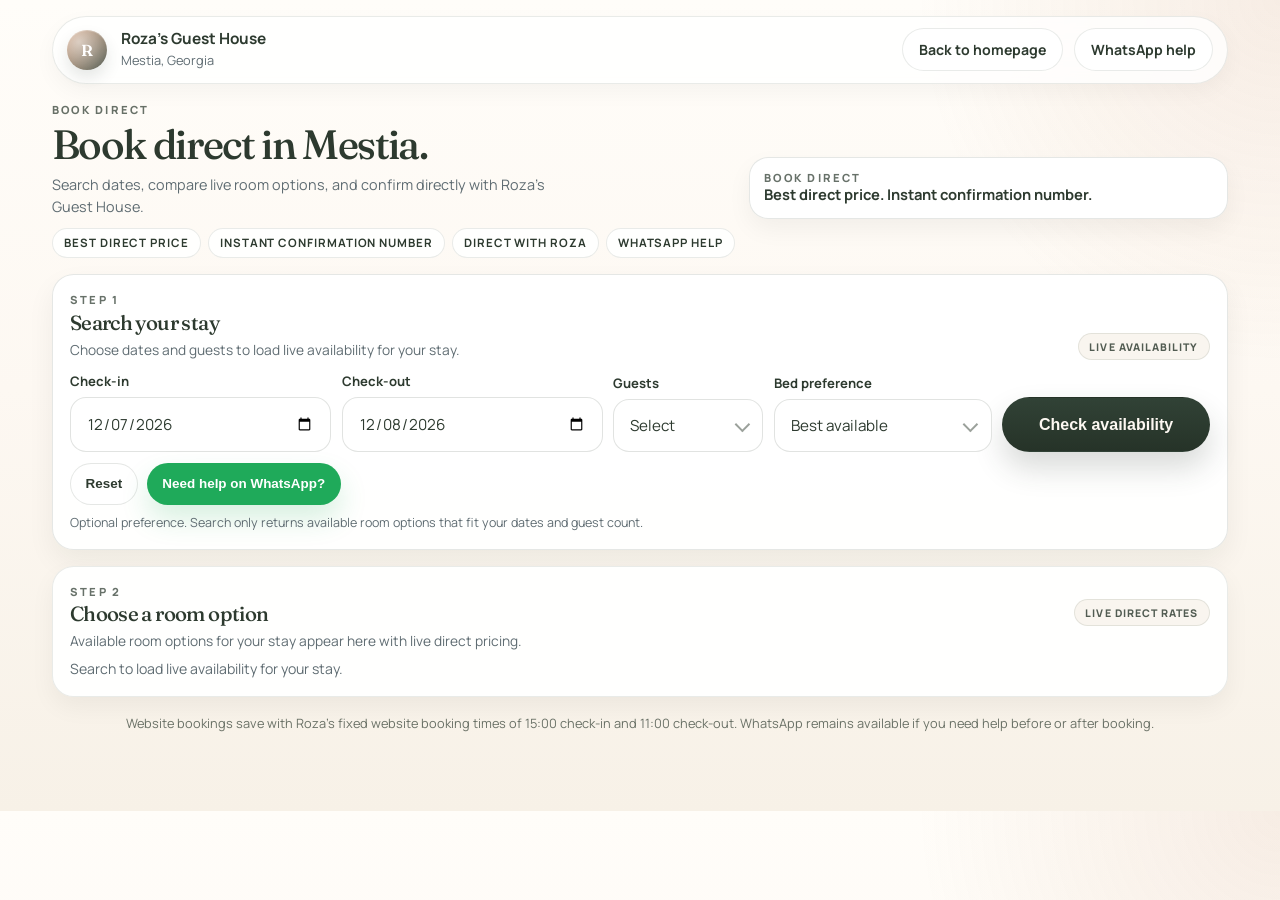
==== book.html @ 552e3920 "Add booking WhatsApp fallback link" ====
<!DOCTYPE html>
<html lang="en-GB">
<head>
  <meta charset="UTF-8" />
  <meta name="viewport" content="width=device-width, initial-scale=1.0, viewport-fit=cover" />
  <title>Book Direct in Mestia, Svaneti | Roza&rsquo;s Guest House</title>
  <meta
    name="description"
    content="Book direct with Roza's Guest House in Mestia. Search live room products, compare direct prices, and receive a confirmation number."
  />
  <meta name="robots" content="index,follow,max-image-preview:large" />
  <meta name="theme-color" content="#2D3A2F" />
  <link rel="canonical" href="https://www.rozaguesthouse.com/book.html" />
  <meta property="og:type" content="website" />
  <meta property="og:locale" content="en_GB" />
  <meta property="og:site_name" content="Roza's Guest House" />
  <meta property="og:title" content="Book Direct | Roza's Guest House" />
  <meta
    property="og:description"
    content="Search live room products and confirm your direct booking with Roza's Guest House."
  />
  <meta property="og:url" content="https://www.rozaguesthouse.com/book.html" />
  <meta property="og:image" content="https://www.rozaguesthouse.com/hero-social.jpg" />
  <meta name="twitter:card" content="summary_large_image" />
  <meta name="twitter:title" content="Book Direct | Roza's Guest House" />
  <meta
    name="twitter:description"
    content="Search live room products and confirm your direct booking with Roza's Guest House."
  />
  <meta name="twitter:image" content="https://www.rozaguesthouse.com/hero-social.jpg" />
  <link rel="preconnect" href="https://fonts.googleapis.com" />
  <link rel="preconnect" href="https://fonts.gstatic.com" crossorigin />
  <link
    href="https://fonts.googleapis.com/css2?family=Fraunces:ital,opsz,wght@0,9..144,400;0,9..144,500;0,9..144,600;1,9..144,400;1,9..144,500&family=Manrope:wght@400;500;600;700;800&display=swap"
    rel="stylesheet"
  />
  <link rel="stylesheet" href="assets/tailwind.css" />
  <style>
    :root {
      --forest: #2D3A2F;
      --forest-deep: #202b22;
      --cream: #FDF8F2;
      --slate: #5F6C72;
      --sun: #BC7A4C;
      --mist: #F5EFE6;
      --line: rgba(45,58,47,0.10);
      --line-strong: rgba(45,58,47,0.16);
      --shadow-soft: 0 16px 36px rgba(18,26,20,0.08);
      --shadow-card: 0 10px 24px rgba(18,26,20,0.06);
    }

    * { box-sizing: border-box; }

    html {
      -webkit-text-size-adjust: 100%;
      text-size-adjust: 100%;
      scroll-behavior: smooth;
    }

    body {
      margin: 0;
      color: #1f2c21;
      font-family: "Manrope", "Segoe UI", sans-serif;
      background:
        radial-gradient(circle at top right, rgba(188,122,76,0.12), transparent 24%),
        linear-gradient(180deg, #fffdf9 0%, #fdf8f2 48%, #f7f1e7 100%);
      -webkit-font-smoothing: antialiased;
    }

    a,
    button,
    input,
    select,
    textarea {
      -webkit-tap-highlight-color: transparent;
    }

      .hidden {
        display: none !important;
      }

      .booking-honeypot {
        position: absolute;
        left: -9999px;
        width: 1px;
        height: 1px;
        overflow: hidden;
        opacity: 0;
        pointer-events: none;
      }

    .page-shell {
      max-width: 76rem;
      margin: 0 auto;
      padding: 0 1.25rem 4rem;
    }

    .page-topbar {
      max-width: 76rem;
      margin: 0 auto;
      padding: 1rem 1.25rem 0;
    }

    .page-topbar-inner {
      display: flex;
      align-items: center;
      justify-content: space-between;
      gap: 1rem;
      border-radius: 999px;
      border: 1px solid var(--line);
      background: rgba(255,255,255,0.78);
      backdrop-filter: blur(10px);
      -webkit-backdrop-filter: blur(10px);
      box-shadow: 0 8px 22px rgba(18,26,20,0.04);
      padding: 0.7rem 0.9rem;
    }

    .brand-link {
      display: inline-flex;
      align-items: center;
      gap: 0.85rem;
      color: var(--forest);
      text-decoration: none;
      min-width: 0;
    }

    .brand-mark {
      width: 2.5rem;
      height: 2.5rem;
      border-radius: 999px;
      background:
        radial-gradient(circle at 30% 30%, rgba(255,255,255,0.65), rgba(255,255,255,0.08)),
        linear-gradient(135deg, rgba(188,122,76,0.92), rgba(45,58,47,0.95));
      color: #fff;
      display: inline-flex;
      align-items: center;
      justify-content: center;
      font-family: "Fraunces", Georgia, serif;
      font-weight: 600;
      font-size: 1rem;
      box-shadow: inset 0 1px 0 rgba(255,255,255,0.25), 0 8px 16px rgba(45,58,47,0.12);
      flex-shrink: 0;
    }

    .brand-copy strong {
      display: block;
      font-size: 0.96rem;
      line-height: 1.2;
    }

    .brand-copy span {
      display: block;
      margin-top: 0.18rem;
      color: var(--slate);
      font-size: 0.8rem;
    }

    .topbar-actions {
      display: flex;
      flex-wrap: wrap;
      gap: 0.65rem;
      justify-content: flex-end;
    }

    .topbar-link,
    .booking-button,
    .booking-button-secondary,
    .booking-button-whatsapp {
      display: inline-flex;
      align-items: center;
      justify-content: center;
      border-radius: 999px;
      font-weight: 700;
      text-decoration: none;
      transition: transform 0.18s ease, box-shadow 0.18s ease, border-color 0.18s ease, background 0.18s ease;
    }

    .topbar-link:hover,
    .booking-button:hover,
    .booking-button-secondary:hover,
    .booking-button-whatsapp:hover {
      transform: translateY(-1px);
    }

    .topbar-link {
      min-height: 2.7rem;
      padding: 0 1rem;
      border: 1px solid var(--line);
      background: rgba(255,255,255,0.92);
      color: var(--forest);
      font-size: 0.88rem;
    }

    .page-intro {
      padding-top: 1.15rem;
    }

    .intro-grid {
      display: grid;
      gap: 0.75rem;
      grid-template-columns: minmax(0, 1fr) minmax(15rem, 0.7fr);
      align-items: end;
    }

    .eyebrow {
      margin: 0;
      color: rgba(45,58,47,0.72);
      font-size: 0.7rem;
      font-weight: 800;
      letter-spacing: 0.2em;
      text-transform: uppercase;
    }

    .page-title {
      margin: 0.35rem 0 0;
      color: var(--forest);
      font-family: "Fraunces", Georgia, serif;
      font-size: clamp(1.95rem, 3.2vw, 2.85rem);
      font-weight: 500;
      line-height: 1.04;
      letter-spacing: -0.04em;
    }

    .page-copy {
      margin: 0.55rem 0 0;
      max-width: 31rem;
      color: var(--slate);
      font-size: 0.9rem;
      line-height: 1.55;
    }

    .mini-value-box {
      border-radius: 1.2rem;
      border: 1px solid rgba(45,58,47,0.12);
      background: rgba(255,255,255,0.96);
      box-shadow: 0 10px 24px rgba(18,26,20,0.05);
      padding: 0.78rem 0.9rem;
    }

    .mini-value-box p {
      margin: 0;
    }

    .mini-value-lead {
      margin-top: 0.24rem;
      color: var(--forest);
      font-size: 0.92rem;
      font-weight: 700;
      line-height: 1.35;
    }

    .value-strip {
      display: flex;
      flex-wrap: wrap;
      gap: 0.42rem;
      margin-top: 0.6rem;
    }

    .value-item {
      display: inline-flex;
      align-items: center;
      border-radius: 999px;
      border: 1px solid rgba(45,58,47,0.1);
      background: rgba(255,255,255,0.9);
      padding: 0.45rem 0.7rem;
    }

    .value-item strong {
      display: inline;
      color: var(--forest);
      font-size: 0.72rem;
      line-height: 1.2;
      letter-spacing: 0.08em;
      text-transform: uppercase;
    }

    .value-item span {
      display: none;
    }

    .booking-shell {
      margin-top: 1rem;
      display: grid;
      gap: 1rem;
    }

    .booking-card {
      border-radius: 1.35rem;
      border: 1px solid var(--line);
      background: rgba(255,255,255,0.94);
      box-shadow: 0 10px 24px rgba(18,26,20,0.05);
      padding: 1.05rem;
    }

    .booking-card-search {
      border-color: rgba(45,58,47,0.12);
      box-shadow: 0 12px 28px rgba(18,26,20,0.06);
    }

    .booking-card-final {
      border-color: rgba(45,58,47,0.14);
      box-shadow: 0 10px 24px rgba(18,26,20,0.05);
    }

    .section-head {
      display: flex;
      align-items: end;
      justify-content: space-between;
      gap: 1rem;
      flex-wrap: wrap;
    }

    .section-title {
      margin: 0.28rem 0 0;
      color: var(--forest);
      font-family: "Fraunces", Georgia, serif;
      font-size: 1.28rem;
      font-weight: 500;
      line-height: 1.12;
      letter-spacing: -0.03em;
    }

    .section-copy {
      margin: 0.32rem 0 0;
      max-width: 34rem;
      color: var(--slate);
      font-size: 0.86rem;
      line-height: 1.5;
    }

    .section-tag {
      display: inline-flex;
      align-items: center;
      border-radius: 999px;
      border: 1px solid var(--line);
      background: rgba(248,244,237,0.86);
      color: rgba(45,58,47,0.82);
      padding: 0.34rem 0.68rem;
      font-size: 0.66rem;
      font-weight: 800;
      letter-spacing: 0.1em;
      text-transform: uppercase;
      white-space: nowrap;
    }

    .search-grid {
      display: grid;
      gap: 0.65rem;
      grid-template-columns: minmax(0, 1.08fr) minmax(0, 1.08fr) minmax(7rem, 0.62fr) minmax(0, 0.9fr) minmax(10.6rem, 0.86fr);
      align-items: end;
      margin-top: 0.75rem;
    }

    .field-group {
      display: grid;
      gap: 0.42rem;
      min-width: 0;
    }

    .field-label {
      color: var(--forest);
      font-size: 0.82rem;
      font-weight: 700;
    }

    .field-input,
    .field-select,
    .field-textarea {
      width: 100%;
      min-width: 0;
      border-radius: 1rem;
      border: 1px solid rgba(45,58,47,0.14);
      background: rgba(255,255,255,0.96);
      color: var(--forest);
      font: inherit;
      padding: 0.95rem 1rem;
      font-size: 0.95rem;
      box-shadow: inset 0 1px 0 rgba(255,255,255,0.78);
      transition: border-color 0.18s ease, box-shadow 0.18s ease;
    }

    .field-input:focus,
    .field-select:focus,
    .field-textarea:focus {
      outline: none;
      border-color: rgba(188,122,76,0.58);
      box-shadow: 0 0 0 3px rgba(188,122,76,0.14);
    }

    .field-select-shell {
      position: relative;
      display: block;
    }

    .field-select-shell::after {
      content: "";
      position: absolute;
      right: 1rem;
      top: 50%;
      width: 0.55rem;
      height: 0.55rem;
      border-right: 2px solid rgba(45,58,47,0.48);
      border-bottom: 2px solid rgba(45,58,47,0.48);
      transform: translateY(-65%) rotate(45deg);
      pointer-events: none;
    }

    .field-select {
      appearance: none;
      -webkit-appearance: none;
      padding-right: 2.7rem;
    }

    .booking-button,
    .booking-button-secondary,
    .booking-button-whatsapp {
      min-height: 3.35rem;
      padding: 0 1.35rem;
      font-size: 0.95rem;
      cursor: pointer;
      border: 1px solid transparent;
    }

    .booking-button {
      background: linear-gradient(180deg, #314236 0%, #263328 100%);
      color: var(--cream);
      box-shadow: 0 18px 34px rgba(45,58,47,0.18);
    }

    .booking-card-search .booking-button {
      min-height: 3.45rem;
      font-size: 1rem;
      padding: 0 1.55rem;
      box-shadow: 0 16px 30px rgba(45,58,47,0.18);
    }

    .booking-button-secondary {
      background: rgba(255,255,255,0.95);
      border-color: rgba(45,58,47,0.12);
      color: var(--forest);
    }

    .booking-button-whatsapp {
      background: #1FAA5A;
      color: #fff;
      box-shadow: 0 14px 28px rgba(31,170,90,0.18);
    }

    .booking-button:disabled,
    .booking-button-secondary:disabled,
    .booking-button-whatsapp:disabled {
      cursor: not-allowed;
      opacity: 0.62;
      box-shadow: none;
      transform: none;
    }

    .search-actions {
      display: flex;
      flex-wrap: wrap;
      gap: 0.55rem;
      align-items: center;
      margin-top: 0.65rem;
    }

    .search-actions .booking-button-secondary,
    .search-actions .booking-button-whatsapp,
    .search-actions .topbar-link {
      min-height: 2.65rem;
      font-size: 0.84rem;
      padding: 0 0.92rem;
    }

    .search-actions .helper-copy {
      order: 3;
      flex-basis: 100%;
    }

    .helper-copy {
      color: var(--slate);
      font-size: 0.78rem;
      line-height: 1.45;
      flex: 1 1 18rem;
    }

    .summary-strip {
      display: flex;
      flex-wrap: wrap;
      gap: 0.45rem;
      margin-top: 0.75rem;
      padding-top: 0.75rem;
      border-top: 1px solid var(--line);
    }

    .summary-item {
      min-width: 0;
      flex: 1 1 9rem;
      border-radius: 0.9rem;
      border: 1px solid rgba(45,58,47,0.08);
      background: rgba(250,247,241,0.72);
      padding: 0.58rem 0.68rem;
    }

    .summary-item-strong {
      flex-basis: 11rem;
      background:
        linear-gradient(180deg, rgba(253,248,242,0.98), rgba(255,255,255,0.98)),
        radial-gradient(circle at top right, rgba(188,122,76,0.1), transparent 42%);
      border-color: rgba(45,58,47,0.12);
    }

    .summary-key {
      display: block;
      color: rgba(45,58,47,0.62);
      font-size: 0.58rem;
      font-weight: 800;
      letter-spacing: 0.14em;
      text-transform: uppercase;
    }

    .summary-value {
      display: block;
      margin-top: 0.22rem;
      color: var(--forest);
      font-size: 0.85rem;
      font-weight: 700;
      line-height: 1.32;
      word-break: break-word;
    }

    .notice {
      margin-top: 1rem;
      border-radius: 1rem;
      border: 1px solid transparent;
      padding: 0.92rem 1rem;
      font-size: 0.92rem;
      line-height: 1.7;
    }

    .notice strong {
      display: block;
      margin-bottom: 0.15rem;
    }

    .notice.info {
      border-color: rgba(98,112,105,0.16);
      background: rgba(247,242,232,0.95);
      color: #5d5b4e;
    }

    .notice.success {
      border-color: rgba(53,119,74,0.2);
      background: rgba(233,245,235,0.95);
      color: #255236;
    }

    .notice.error {
      border-color: rgba(161,78,52,0.2);
      background: rgba(252,241,236,0.95);
      color: #8f4b2f;
    }

    .post-booking-feedback {
      margin-top: 1rem;
      border-radius: 1.1rem;
      border: 1px solid rgba(45,58,47,0.12);
      background:
        linear-gradient(180deg, rgba(255,255,255,0.98), rgba(253,248,242,0.98)),
        radial-gradient(circle at top right, rgba(111,141,121,0.12), transparent 42%);
      padding: 1rem;
      box-shadow: 0 6px 18px rgba(18,26,20,0.045);
    }

    .post-booking-feedback h3 {
      margin: 0;
      color: var(--forest);
      font-family: Georgia, serif;
      font-size: 1.15rem;
      line-height: 1.2;
    }

    .post-booking-feedback p {
      margin: 0.35rem 0 0;
      color: var(--slate);
      line-height: 1.55;
    }

    .feedback-question {
      margin-top: 0.9rem;
      display: grid;
      gap: 0.45rem;
    }

    .feedback-question legend {
      color: var(--forest);
      font-size: 0.92rem;
      font-weight: 800;
    }

    .feedback-helper {
      color: var(--slate);
      font-size: 0.82rem;
    }

    .feedback-scale {
      display: flex;
      flex-wrap: wrap;
      gap: 0.35rem;
    }

    .feedback-scale label {
      display: inline-flex;
      align-items: center;
      justify-content: center;
      width: 2.1rem;
      height: 2.1rem;
      border: 1px solid rgba(45,58,47,0.14);
      border-radius: 999px;
      background: rgba(255,255,255,0.92);
      color: var(--forest);
      font-weight: 800;
      cursor: pointer;
    }

    .feedback-scale input {
      position: absolute;
      opacity: 0;
      pointer-events: none;
    }

    .feedback-scale label:has(input:checked) {
      background: var(--forest);
      color: #fff;
      border-color: var(--forest);
    }

    .results-meta {
      margin: 0.4rem 0 0;
      color: var(--slate);
      font-size: 0.88rem;
      line-height: 1.52;
    }

    .results-grid {
      display: grid;
      gap: 0.65rem;
      margin-top: 0.85rem;
    }

    .product-card {
      border-radius: 1rem;
      border: 1px solid rgba(45,58,47,0.1);
      background: rgba(255,255,255,0.99);
      padding: 0.75rem;
      box-shadow: 0 3px 10px rgba(18,26,20,0.035);
      transition: border-color 0.2s ease, box-shadow 0.2s ease, transform 0.2s ease;
    }

    .product-card.is-selected {
      border-color: rgba(45,58,47,0.32);
      box-shadow: 0 0 0 3px rgba(45,58,47,0.05), 0 8px 18px rgba(18,26,20,0.05);
      transform: translateY(-1px);
    }

    .product-card.is-unavailable {
      border-color: rgba(161,78,52,0.16);
      background: rgba(255,251,248,0.96);
    }

    .product-layout {
      display: grid;
      gap: 0.7rem;
      grid-template-columns: minmax(4.8rem, 5.8rem) minmax(0, 1fr) minmax(10.8rem, 12.4rem);
      align-items: stretch;
    }

    .product-image {
      overflow: hidden;
      border-radius: 1.1rem;
      background: rgba(245,239,230,0.82);
      min-height: 6.35rem;
      border: 1px solid rgba(45,58,47,0.08);
      aspect-ratio: 4 / 5;
    }

    .product-media {
      display: flex;
      flex-direction: column;
      gap: 0.5rem;
      align-self: start;
    }

    .product-image-button {
      display: block;
      width: 100%;
      padding: 0;
      cursor: pointer;
      text-align: left;
      transition: transform 0.2s ease, box-shadow 0.2s ease, border-color 0.2s ease;
    }

    .product-image-button:hover,
    .product-image-button:focus-visible {
      transform: translateY(-1px);
      box-shadow: 0 10px 20px rgba(18,26,20,0.08);
      border-color: rgba(45,58,47,0.16);
      outline: none;
    }

    .product-image img {
      width: 100%;
      height: 100%;
      object-fit: cover;
      display: block;
    }

    .product-gallery-link {
      display: inline-flex;
      align-items: center;
      justify-content: center;
      gap: 0.32rem;
      align-self: stretch;
      border: 1px solid rgba(45,58,47,0.13);
      border-radius: 0.72rem;
      background: rgba(253,248,242,0.72);
      color: rgba(45,58,47,0.78);
      padding: 0.36rem 0.52rem;
      font-size: 0.72rem;
      font-weight: 700;
      line-height: 1.3;
      cursor: pointer;
      transition: color 0.2s ease, border-color 0.2s ease, background-color 0.2s ease, transform 0.2s ease;
    }

    .product-gallery-link:hover,
    .product-gallery-link:focus-visible {
      color: var(--forest);
      border-color: rgba(45,58,47,0.24);
      background: rgba(255,255,255,0.92);
      transform: translateX(1px);
      outline: none;
    }

    .product-gallery-link svg {
      width: 0.9rem;
      height: 0.9rem;
      flex-shrink: 0;
    }

    .product-image-fallback {
      width: 100%;
      height: 100%;
      min-height: 6.35rem;
      display: flex;
      align-items: flex-end;
      justify-content: flex-start;
      padding: 0.7rem;
      background:
        linear-gradient(145deg, rgba(245,239,230,0.96), rgba(253,248,242,0.92)),
        radial-gradient(circle at top right, rgba(188,122,76,0.1), transparent 44%);
      color: rgba(45,58,47,0.84);
      font-size: 0.64rem;
      font-weight: 800;
      letter-spacing: 0.14em;
      text-transform: uppercase;
    }

    .product-header {
      display: flex;
      flex-wrap: wrap;
      gap: 0.35rem;
      align-items: center;
    }

    .product-main {
      border-radius: 1rem;
      border: 1px solid rgba(45,58,47,0.08);
      background: rgba(250,247,241,0.78);
      padding: 0.8rem 0.9rem 0.85rem;
      display: flex;
      flex-direction: column;
      justify-content: center;
      min-width: 0;
    }

    .product-chip {
      display: inline-flex;
      align-items: center;
      border-radius: 999px;
      border: 1px solid rgba(45,58,47,0.12);
      background: rgba(245,251,246,0.96);
      color: rgba(45,91,54,0.92);
      padding: 0.38rem 0.7rem;
      font-size: 0.68rem;
      font-weight: 800;
      letter-spacing: 0.12em;
      text-transform: uppercase;
    }

    .product-chip.limited {
      border-color: rgba(188,122,76,0.22);
      background: rgba(251,247,238,0.96);
      color: rgba(101,83,58,0.92);
    }

    .product-chip.last {
      border-color: rgba(188,122,76,0.28);
      background: rgba(255,244,237,0.96);
      color: rgba(143,75,47,0.96);
    }

    .product-chip.unavailable {
      border-color: rgba(161,78,52,0.22);
      background: rgba(252,241,236,0.96);
      color: rgba(143,75,47,0.96);
    }

    .product-title {
      margin: 0.32rem 0 0;
      color: var(--forest);
      font-size: 1.12rem;
      font-weight: 700;
      line-height: 1.16;
    }

    .product-copy {
      margin: 0.16rem 0 0;
      color: var(--slate);
      font-size: 0.76rem;
      line-height: 1.38;
      max-width: 24rem;
    }

    .product-facts {
      display: flex;
      flex-wrap: wrap;
      gap: 0.35rem 0.9rem;
      margin-top: 0.45rem;
    }

    .product-fact {
      min-width: 0;
    }

    .product-fact small {
      display: block;
      color: rgba(45,58,47,0.62);
      font-size: 0.53rem;
      font-weight: 800;
      letter-spacing: 0.13em;
      text-transform: uppercase;
    }

    .product-fact strong {
      display: block;
      margin-top: 0.08rem;
      color: var(--forest);
      font-size: 0.82rem;
      line-height: 1.28;
    }

    .product-highlights {
      display: flex;
      flex-wrap: wrap;
      gap: 0.35rem;
      margin-top: 0.65rem;
    }

    .product-highlight {
      display: inline-flex;
      align-items: center;
      border-radius: 999px;
      border: 1px solid var(--line);
      background: rgba(253,248,242,0.92);
      color: rgba(45,58,47,0.84);
      padding: 0.34rem 0.65rem;
      font-size: 0.68rem;
      font-weight: 800;
      letter-spacing: 0.08em;
      text-transform: uppercase;
    }

    .product-side {
      display: flex;
      flex-direction: column;
      align-items: stretch;
      justify-content: space-between;
      gap: 0.45rem;
      text-align: left;
    }

    .product-price-panel {
      padding: 0.05rem 0;
    }

    .product-price-label {
      display: block;
      color: rgba(45,58,47,0.66);
      font-size: 0.52rem;
      font-weight: 800;
      letter-spacing: 0.14em;
      text-transform: uppercase;
    }

    .product-price-note {
      margin: 0.12rem 0 0;
      color: var(--slate);
      font-size: 0.66rem;
      line-height: 1.3;
    }

    .product-price {
      color: var(--forest);
      font-family: "Fraunces", Georgia, serif;
      font-size: 2.28rem;
      font-weight: 600;
      line-height: 1;
      letter-spacing: -0.04em;
    }

    .product-reference-price {
      margin-top: 0.1rem;
      color: rgba(45,58,47,0.62);
      font-size: 0.72rem;
      font-weight: 700;
      text-decoration: line-through;
    }

    .product-saving-label {
      display: inline-flex;
      width: fit-content;
      margin-top: 0.22rem;
      border-radius: 999px;
      background: rgba(31,170,90,0.1);
      color: #167847;
      font-size: 0.68rem;
      font-weight: 800;
      line-height: 1.2;
      padding: 0.26rem 0.48rem;
    }

    .product-price-support {
      margin-top: 0.08rem;
      color: var(--slate);
      font-size: 0.68rem;
      line-height: 1.32;
    }

    .product-side p {
      margin: 0.22rem 0 0;
      color: var(--slate);
      font-size: 0.8rem;
      line-height: 1.55;
    }

    .room-gallery {
      position: fixed;
      inset: 0;
      z-index: 80;
      display: flex;
      align-items: center;
      justify-content: center;
      padding: 1.2rem;
      opacity: 0;
      pointer-events: none;
      transition: opacity 0.22s ease;
    }

    .room-gallery.open {
      opacity: 1;
      pointer-events: auto;
    }

    .room-gallery-backdrop {
      position: absolute;
      inset: 0;
      background: rgba(18,26,20,0.66);
      backdrop-filter: blur(10px);
    }

    .room-gallery-panel {
      position: relative;
      width: min(76rem, 100%);
      max-height: calc(100vh - 2.4rem);
      overflow: hidden;
      border-radius: 1.6rem;
      border: 1px solid rgba(45,58,47,0.12);
      background: rgba(255,252,247,0.98);
      box-shadow: 0 28px 60px rgba(18,26,20,0.22);
      display: flex;
      flex-direction: column;
    }

    .room-gallery-header {
      display: flex;
      align-items: flex-start;
      justify-content: space-between;
      gap: 1rem;
      padding: 1rem 1rem 0.75rem;
      border-bottom: 1px solid rgba(45,58,47,0.08);
    }

    .room-gallery-header p {
      margin: 0;
      color: rgba(45,58,47,0.72);
      font-size: 0.74rem;
      font-weight: 800;
      letter-spacing: 0.12em;
      text-transform: uppercase;
    }

    .room-gallery-header h3 {
      margin: 0.28rem 0 0;
      color: var(--forest);
      font-size: 1.35rem;
      line-height: 1.2;
    }

    .room-gallery-close,
    .room-gallery-nav button {
      border: 1px solid rgba(45,58,47,0.1);
      background: rgba(255,255,255,0.9);
      color: var(--forest);
      border-radius: 999px;
      cursor: pointer;
      transition: background 0.2s ease, border-color 0.2s ease, transform 0.2s ease;
    }

    .room-gallery-close {
      width: 2.6rem;
      height: 2.6rem;
      display: inline-flex;
      align-items: center;
      justify-content: center;
      flex-shrink: 0;
    }

    .room-gallery-body {
      padding: 0.9rem 1rem 1rem;
      overflow: auto;
      display: flex;
      flex-direction: column;
      gap: 0.9rem;
    }

    .room-gallery-main {
      position: relative;
      overflow: hidden;
      border-radius: 1.35rem;
      background: rgba(245,239,230,0.9);
      min-height: 20rem;
    }

    .room-gallery-main img {
      width: 100%;
      max-height: 68vh;
      object-fit: contain;
      display: block;
      margin: 0 auto;
      background: rgba(245,239,230,0.9);
    }

    .room-gallery-nav {
      position: absolute;
      inset: auto 0 0;
      display: flex;
      justify-content: space-between;
      padding: 0.8rem;
    }

    .room-gallery-nav button {
      width: 2.6rem;
      height: 2.6rem;
      display: inline-flex;
      align-items: center;
      justify-content: center;
    }

    .room-gallery-thumbs {
      display: grid;
      gap: 0.55rem;
      grid-template-columns: repeat(auto-fit, minmax(5.2rem, 1fr));
    }

    .room-gallery-thumb {
      border: 1px solid rgba(45,58,47,0.08);
      border-radius: 0.95rem;
      overflow: hidden;
      background: rgba(255,255,255,0.88);
      padding: 0;
      cursor: pointer;
      transition: border-color 0.2s ease, box-shadow 0.2s ease, transform 0.2s ease;
    }

    .room-gallery-thumb img {
      width: 100%;
      aspect-ratio: 1 / 1;
      object-fit: cover;
      display: block;
    }

    .room-gallery-thumb.is-active {
      border-color: rgba(45,58,47,0.28);
      box-shadow: 0 0 0 3px rgba(45,58,47,0.06);
    }

    .product-select-button {
      width: 100%;
      min-height: 2.9rem;
      font-size: 0.92rem;
      font-weight: 800;
    }

    .product-select-button.booking-button {
      box-shadow: 0 14px 24px rgba(45,58,47,0.16);
    }

    .selected-summary {
      margin-top: 0.8rem;
      border-radius: 1rem;
      border: 1px solid rgba(45,58,47,0.1);
      background: rgba(250,247,241,0.82);
      padding: 0.86rem 0.9rem;
    }

    .selected-summary strong {
      display: block;
      color: var(--forest);
      font-size: 1rem;
      line-height: 1.45;
    }

    .selected-summary p {
      margin: 0.28rem 0 0;
      color: var(--slate);
      font-size: 0.82rem;
      line-height: 1.5;
    }

    .selected-summary-label {
      display: inline-flex;
      align-items: center;
      border-radius: 999px;
      border: 1px solid rgba(45,58,47,0.1);
      background: rgba(255,255,255,0.86);
      color: rgba(45,58,47,0.78);
      padding: 0.28rem 0.58rem;
      font-size: 0.6rem;
      font-weight: 800;
      letter-spacing: 0.12em;
      text-transform: uppercase;
    }

    .selected-summary-facts {
      display: grid;
      gap: 0.42rem;
      grid-template-columns: repeat(3, minmax(0, 1fr));
      margin-top: 0.62rem;
    }

    .selected-summary-fact {
      border-radius: 0.85rem;
      border: 1px solid rgba(45,58,47,0.08);
      background: rgba(255,255,255,0.78);
      padding: 0.58rem 0.64rem;
    }

    .selected-summary-fact small {
      display: block;
      color: rgba(45,58,47,0.62);
      font-size: 0.56rem;
      font-weight: 800;
      letter-spacing: 0.13em;
      text-transform: uppercase;
    }

    .selected-summary-fact strong {
      margin-top: 0.18rem;
      font-size: 0.86rem;
    }

    .guest-grid {
      display: grid;
      gap: 0.9rem;
      grid-template-columns: repeat(2, minmax(0, 1fr));
      margin-top: 1rem;
    }

    .field-textarea {
      min-height: 7.4rem;
      resize: vertical;
    }

    .booking-note {
      margin-top: 0.72rem;
      color: var(--slate);
      font-size: 0.78rem;
      line-height: 1.48;
    }

    .page-footnote {
      margin-top: 1rem;
      color: rgba(45,58,47,0.7);
      font-size: 0.8rem;
      line-height: 1.65;
      text-align: center;
    }

    @media (max-width: 1139px) {
      .intro-grid,
      .search-grid,
      .summary-strip,
      .guest-grid,
      .selected-summary-facts {
        grid-template-columns: 1fr;
      }

      .search-grid .booking-button {
        width: 100%;
      }

      .summary-item,
      .summary-item-strong {
        flex-basis: 100%;
      }
    }

    @media (max-width: 899px) {
      .product-layout {
        grid-template-columns: 1fr;
      }

      .product-image {
        min-height: 7rem;
      }

      .product-main {
        padding: 0.78rem 0.82rem;
      }
    }

    @media (max-width: 767px) {
      .page-topbar,
      .page-shell {
        padding-left: 1rem;
        padding-right: 1rem;
      }

      .page-topbar-inner {
        border-radius: 1.2rem;
        padding: 0.8rem;
        flex-direction: column;
        align-items: stretch;
      }

      .topbar-actions {
        justify-content: stretch;
      }

      .topbar-link,
      .booking-button,
      .booking-button-secondary,
      .booking-button-whatsapp {
        width: 100%;
      }

      .booking-card {
        padding: 1rem;
        border-radius: 1.4rem;
      }

      .product-image {
        min-height: 7.25rem;
      }

      .room-gallery {
        padding: 0.7rem;
      }

      .room-gallery-panel {
        max-height: calc(100vh - 1.4rem);
      }

      .room-gallery-header,
      .room-gallery-body {
        padding-left: 0.8rem;
        padding-right: 0.8rem;
      }

      .room-gallery-main {
        min-height: 14rem;
      }
    }
  </style>
</head>
<body>
  <header class="page-topbar">
    <div class="page-topbar-inner">
      <a href="index.html" class="brand-link">
        <span class="brand-mark">R</span>
        <span class="brand-copy">
          <strong>Roza's Guest House</strong>
          <span>Mestia, Georgia</span>
        </span>
      </a>

      <div class="topbar-actions">
        <a href="index.html" class="topbar-link">Back to homepage</a>
        <a id="top-whatsapp" href="https://wa.me/995599641455?text=Hi%20Roza!%20I%20have%20a%20question%20about%20booking." class="topbar-link">WhatsApp help</a>
      </div>
    </div>
  </header>

  <main class="page-shell">
    <section class="page-intro">
      <div class="intro-grid">
        <div>
          <p class="eyebrow">Book direct</p>
          <h1 class="page-title">Book direct in Mestia.</h1>
          <p class="page-copy">Search dates, compare live room options, and confirm directly with Roza's Guest House.</p>
        </div>

        <div class="mini-value-box">
          <p class="eyebrow">Book direct</p>
          <p class="mini-value-lead">Best direct price. Instant confirmation number.</p>
        </div>
      </div>

      <div class="value-strip">
        <div class="value-item">
          <strong>Best direct price</strong>
          <span>Live PMS-backed pricing for the stay you search.</span>
        </div>
        <div class="value-item">
          <strong>Instant confirmation number</strong>
          <span>If the room is still valid, a confirmation number is created directly in Roza's PMS.</span>
        </div>
        <div class="value-item">
          <strong>Direct with Roza</strong>
          <span>Choose from guest-friendly room options with internal room codes hidden.</span>
        </div>
        <div class="value-item">
          <strong>WhatsApp help</strong>
          <span>Direct help stays available as a fallback if you need it.</span>
        </div>
      </div>
    </section>

    <form id="availability-form" class="booking-shell">
      <input id="room_type" name="room_type" type="hidden" />
      <input id="sellable_product_id" name="sellable_product_id" type="hidden" />
      <input id="website_url" name="website_url" type="text" tabindex="-1" autocomplete="off" aria-hidden="true" class="booking-honeypot" />
      <input id="client_session_id" name="client_session_id" type="hidden" />
      <input id="form_started_at" name="form_started_at" type="hidden" />

      <section class="booking-card booking-card-search">
        <div class="section-head">
          <div>
            <p class="eyebrow">Step 1</p>
            <h2 class="section-title">Search your stay</h2>
            <p class="section-copy">Choose dates and guests to load live availability for your stay.</p>
          </div>
          <span class="section-tag">Live availability</span>
        </div>

        <div class="search-grid">
          <label class="field-group">
            <span class="field-label">Check-in</span>
            <input id="check_in" name="check_in" type="date" class="field-input" required />
          </label>

          <label class="field-group">
            <span class="field-label">Check-out</span>
            <input id="check_out" name="check_out" type="date" class="field-input" required />
          </label>

          <label class="field-group">
            <span class="field-label">Guests</span>
            <span class="field-select-shell">
              <select id="guests" name="guests" class="field-select" required>
                <option value="">Select</option>
                <option>1</option>
                <option>2</option>
                <option>3</option>
                <option>4</option>
              </select>
            </span>
          </label>

          <label class="field-group">
            <span class="field-label">Bed preference</span>
            <span class="field-select-shell">
              <select id="bed_setup" name="bed_setup" class="field-select"></select>
            </span>
          </label>

          <button id="availability-check" type="button" class="booking-button">Check availability</button>
        </div>

        <div class="search-actions">
          <button id="reset-search" type="button" class="booking-button-secondary">Reset</button>
          <button id="whatsapp-submit" type="button" class="booking-button-whatsapp">Need help on WhatsApp?</button>
          <span id="bed-setup-helper" class="helper-copy">Optional preference. Search only returns available room options that fit your dates and guest count.</span>
        </div>

        <div id="availability-result" class="notice hidden" aria-live="polite"></div>
      </section>

      <section class="booking-card">
        <div id="availability-products-intro" aria-live="polite">
          <div class="section-head">
            <div>
              <p class="eyebrow">Step 2</p>
              <h2 class="section-title">Choose a room option</h2>
            </div>
            <span class="section-tag">Live direct rates</span>
          </div>
          <p class="section-copy">Available room options for your stay appear here with live direct pricing.</p>
          <p id="availability-results-meta" class="results-meta">Search to load live availability for your stay.</p>
        </div>

        <div id="availability-products" class="results-grid hidden" aria-live="polite"></div>
      </section>

      <section id="website-booking-step" class="booking-card booking-card-final hidden">
        <div class="section-head">
          <div>
            <p class="eyebrow">Step 3</p>
            <h2 class="section-title">Complete booking</h2>
            <p class="section-copy">Review your room and enter the final guest details to confirm.</p>
          </div>
          <span class="section-tag">Final step</span>
        </div>

        <div id="selected-product-summary" class="selected-summary">
          <span class="selected-summary-label">Selected room</span>
          <strong>No room selected yet</strong>
          <p>Select a room option above to unlock the final confirmation fields.</p>
        </div>

        <div class="guest-grid">
          <label class="field-group">
            <span class="field-label">Full name</span>
            <input id="guest_name" name="guest_name" type="text" autocomplete="name" class="field-input" placeholder="Your full name" />
          </label>

          <label class="field-group">
            <span class="field-label">Phone number</span>
            <input id="guest_phone" name="guest_phone" type="tel" inputmode="tel" autocomplete="tel" class="field-input" placeholder="+995..." />
          </label>

          <label class="field-group">
            <span class="field-label">Country</span>
            <input id="guest_country" name="guest_country" type="text" autocomplete="country-name" class="field-input" placeholder="Country" />
          </label>

          <label class="field-group">
            <span class="field-label">Email for confirmation</span>
            <input id="guest_email" name="guest_email" type="email" inputmode="email" autocomplete="email" class="field-input" placeholder="name@example.com" />
          </label>
        </div>

        <label class="field-group" style="margin-top:1rem;">
          <span class="field-label">Notes <span style="font-weight:500;color:var(--slate);">(optional)</span></span>
          <textarea id="guest_notes" name="guest_notes" class="field-textarea" placeholder="Arrival timing, transfer note, or anything helpful for the family to know"></textarea>
        </label>

        <div class="booking-note">Your room is rechecked before confirmation. Your direct booking is confirmed with a confirmation number. Payment is arranged directly with Roza's Guest House before or during your stay, and our family team is available on WhatsApp if you need help.</div>

        <div class="search-actions">
          <button id="website-submit" type="button" class="booking-button" disabled>Complete direct booking</button>
          <button id="guest-whatsapp" type="button" class="booking-button-whatsapp">Switch to WhatsApp</button>
          <a id="email-link" class="topbar-link" href="mailto:rozashukvani@gmail.com?subject=Availability%20request%20for%20Roza%27s%20Guest%20House">Prefer email?</a>
        </div>

        <div id="form-feedback" class="notice hidden" role="status" aria-live="polite"></div>

        <div id="post-booking-feedback" class="post-booking-feedback hidden" aria-live="polite">
          <h3>Before you head to the mountains…</h3>
          <p>Roza would love to know how the direct booking felt.</p>

          <fieldset class="feedback-question">
            <legend>How easy was the website to use?</legend>
            <div class="feedback-scale" id="website-feedback-scale"></div>
            <span class="feedback-helper">1 = mountain fog, 10 = clear Svaneti sky</span>
          </fieldset>

          <fieldset class="feedback-question">
            <legend>How easy was it to book your room?</legend>
            <div class="feedback-scale" id="booking-process-feedback-scale"></div>
            <span class="feedback-helper">1 = rocky road, 10 = smooth ride to Mestia</span>
          </fieldset>

          <label class="field-group" style="margin-top:0.9rem;">
            <span class="field-label">Anything we could make easier?</span>
            <textarea id="booking-feedback-note" class="field-textarea" maxlength="1000" placeholder="Tell Roza what confused you, what you liked, or what would make booking even easier."></textarea>
          </label>

          <div class="search-actions">
            <button id="booking-feedback-submit" type="button" class="booking-button-secondary">Send Roza my feedback</button>
          </div>
          <div id="booking-feedback-message" class="notice hidden" role="status" aria-live="polite"></div>
        </div>
      </section>
    </form>

    <div id="room-gallery" class="room-gallery" aria-hidden="true" role="dialog" aria-modal="true" aria-labelledby="room-gallery-title">
      <div class="room-gallery-backdrop" data-room-gallery-close></div>
      <div class="room-gallery-panel">
        <div class="room-gallery-header">
          <div>
            <p>Room gallery</p>
            <h3 id="room-gallery-title">Room photos</h3>
          </div>
          <button id="room-gallery-close" type="button" class="room-gallery-close" aria-label="Close room gallery">
            <svg width="18" height="18" viewBox="0 0 16 16" fill="none" stroke="currentColor" stroke-width="1.6" stroke-linecap="round">
              <path d="M3.5 3.5L12.5 12.5M12.5 3.5L3.5 12.5" />
            </svg>
          </button>
        </div>
        <div class="room-gallery-body">
          <div class="room-gallery-main">
            <img id="room-gallery-image" src="" alt="" decoding="async" />
            <div class="room-gallery-nav">
              <button id="room-gallery-prev" type="button" aria-label="Previous room image">
                <svg width="18" height="18" viewBox="0 0 16 16" fill="none" stroke="currentColor" stroke-width="1.6" stroke-linecap="round" stroke-linejoin="round">
                  <path d="M9.5 3.5L5 8l4.5 4.5" />
                </svg>
              </button>
              <button id="room-gallery-next" type="button" aria-label="Next room image">
                <svg width="18" height="18" viewBox="0 0 16 16" fill="none" stroke="currentColor" stroke-width="1.6" stroke-linecap="round" stroke-linejoin="round">
                  <path d="M6.5 3.5L11 8l-4.5 4.5" />
                </svg>
              </button>
            </div>
          </div>
          <div id="room-gallery-thumbs" class="room-gallery-thumbs"></div>
        </div>
      </div>
    </div>

    <p class="page-footnote">Website bookings save with Roza's fixed website booking times of 15:00 check-in and 11:00 check-out. WhatsApp remains available if you need help before or after booking.</p>
  </main>

  <script>
    const CONTACT = {
      phone: "+995599641455",
      whatsappNumber: "+995599641455",
      email: "rozashukvani@gmail.com"
    };

    const BACKEND_URL = "https://script.google.com/macros/s/AKfycbyzPfNZSno0tPd0dDtxN-PbWtej1iOw6CI_Ee47cpYFr0odIFuSA2sABX4DzepbeQqgXw/exec";
    // Before public launch, confirm this Apps Script Web App URL is the active deployed /exec URL.
    const DEPLOYMENT_ENV = "production";
    const EXPECTED_BACKEND_URL = BACKEND_URL;
    const BACKEND_URL_CHECK_NOTE = "Roza booking backend deployment guard";
    const PUBLIC_MAX_STAY_NIGHTS = 30;
    const PUBLIC_MAX_LOOKAHEAD_DAYS = 365;

    const BED_PREFERENCE_DEFINITIONS = [
      { value: "Best available", label: "Best available" },
      { value: "Double", label: "Double" },
      { value: "Twin", label: "Twin" },
      { value: "Triple", label: "Triple / Family" }
    ];

    const form = document.getElementById("availability-form");
    const checkIn = document.getElementById("check_in");
    const checkOut = document.getElementById("check_out");
    const guests = document.getElementById("guests");
    const bedSetup = document.getElementById("bed_setup");
    const bedSetupHelper = document.getElementById("bed-setup-helper");
    const roomType = document.getElementById("room_type");
    const sellableProductField = document.getElementById("sellable_product_id");
    const websiteUrlField = document.getElementById("website_url");
    const clientSessionIdField = document.getElementById("client_session_id");
    const formStartedAtField = document.getElementById("form_started_at");
    const availabilityCheck = document.getElementById("availability-check");
    const availabilityResult = document.getElementById("availability-result");
    const availabilityProductsIntro = document.getElementById("availability-products-intro");
    const availabilityProducts = document.getElementById("availability-products");
    const availabilityResultsMeta = document.getElementById("availability-results-meta");
    const resetSearch = document.getElementById("reset-search");
    const whatsappSubmit = document.getElementById("whatsapp-submit");
    const websiteBookingStep = document.getElementById("website-booking-step");
    const selectedProductSummary = document.getElementById("selected-product-summary");
    const websiteSubmit = document.getElementById("website-submit");
    const guestWhatsapp = document.getElementById("guest-whatsapp");
    const guestName = document.getElementById("guest_name");
    const guestPhone = document.getElementById("guest_phone");
    const guestCountry = document.getElementById("guest_country");
    const guestEmail = document.getElementById("guest_email");
    const guestNotes = document.getElementById("guest_notes");
    const feedback = document.getElementById("form-feedback");
    const postBookingFeedback = document.getElementById("post-booking-feedback");
    const websiteFeedbackScale = document.getElementById("website-feedback-scale");
    const bookingProcessFeedbackScale = document.getElementById("booking-process-feedback-scale");
    const bookingFeedbackNote = document.getElementById("booking-feedback-note");
    const bookingFeedbackSubmit = document.getElementById("booking-feedback-submit");
    const bookingFeedbackMessage = document.getElementById("booking-feedback-message");
    const emailLink = document.getElementById("email-link");
    const roomGallery = document.getElementById("room-gallery");
    const roomGalleryImage = document.getElementById("room-gallery-image");
    const roomGalleryTitle = document.getElementById("room-gallery-title");
    const roomGalleryThumbs = document.getElementById("room-gallery-thumbs");
    const roomGalleryClose = document.getElementById("room-gallery-close");
    const roomGalleryPrev = document.getElementById("room-gallery-prev");
    const roomGalleryNext = document.getElementById("room-gallery-next");
    const roomGalleryBackdrop = document.querySelector("[data-room-gallery-close]");

    const bookingState = {
      availabilityChecked: false,
      availabilityAvailable: false,
      availabilitySignature: "",
      bookingComplete: false,
      lastAvailability: null,
      selectedProductId: "",
      selectedProductLabel: "",
      feedbackBookingId: "",
      feedbackSubmitting: false,
      feedbackSubmitted: false
    };

    let availabilityBusy = false;
    let websiteSubmitBusy = false;
    let availabilityProgressTimers = [];
    let bookingProgressTimers = [];
    let activeGalleryImages = [];
    let activeGalleryIndex = 0;
    const whatsappRequestSaveStates = {};
    const WEBSITE_BOOKING_WHATSAPP_FALLBACK_MESSAGE = "We could not complete the website booking automatically right now. Your room details are ready — please send them to Roza on WhatsApp so she can confirm manually.";

    const PRODUCT_GALLERIES = {
      classic: [
        { src: "Classic/classic double .png", alt: "Classic Room (Shared Bathroom) at Roza's Guest House" },
        { src: "Classic/IMG_9118.PNG", alt: "Shared bathroom shower available to guests of the Classic Room (Shared Bathroom)" },
        { src: "Classic/IMG_9122.PNG", alt: "Shared bathroom vanity available to guests of the Classic Room (Shared Bathroom)" }
      ],
      mountain: [
        { src: "Peack Mountain View/IMG_9124.PNG", alt: "Peak Mountain View Room at Roza's Guest House" },
        { src: "Peack Mountain View/IMG_9127.PNG", alt: "Additional bedroom view in the Peak Mountain View Room" },
        { src: "Peack Mountain View/IMG_9157.PNG", alt: "Additional bedroom view in the Peak Mountain View Room" },
        { src: "Peack Mountain View/peak triple .png", alt: "Alternative bed setup in the Peak Mountain View Room" },
        { src: "Peack Mountain View/IMG_1512.jpg", alt: "Additional room view in the Peak Mountain View Room" },
        { src: "Peack Mountain View/IMG_9118.PNG", alt: "Representative ensuite bathroom shower for the Peak Mountain View Room" },
        { src: "Peack Mountain View/IMG_9122.PNG", alt: "Vanity detail for the Peak Mountain View Room bathroom" }
      ],
      balcony: [
        { src: "Peack Mountain View with Balcony/peak double 2.png", alt: "Peak Mountain View Room with Balcony at Roza's Guest House" },
        { src: "Peack Mountain View with Balcony/peak twin .png", alt: "Twin-bed view in the Peak Mountain View Room with Balcony" },
        { src: "Peack Mountain View with Balcony/Premium Triple .png", alt: "Triple-bed setup in the Peak Mountain View Room with Balcony" },
        { src: "Peack Mountain View with Balcony/Premium triple 2 .png", alt: "Additional triple-room view in the Peak Mountain View Room with Balcony" },
        { src: "Peack Mountain View with Balcony/IMG_9118.PNG", alt: "Representative ensuite bathroom shower for the Peak Mountain View Room with Balcony" },
        { src: "Peack Mountain View with Balcony/IMG_9122.PNG", alt: "Vanity detail for the Peak Mountain View Room with Balcony bathroom" }
      ],
      cottage: [
        { src: "cottage refined/IMG_9193.PNG", alt: "Peak Cottage with Mountain View at Roza's Guest House" },
        { src: "cottage refined/IMG_9177.PNG", alt: "Exterior view of the Peak Cottage with Mountain View" },
        { src: "cottage refined/IMG_9179.PNG", alt: "Private deck at the Peak Cottage with Mountain View" },
        { src: "cottage refined/IMG_9190.PNG", alt: "Lounge area with mountain-view windows in the Peak Cottage with Mountain View" },
        { src: "cottage refined/IMG_9181.PNG", alt: "Sleeping area with mountain view in the Peak Cottage with Mountain View" },
        { src: "cottage refined/IMG_9183.PNG", alt: "Twin sleeping loft in the Peak Cottage with Mountain View" },
        { src: "cottage refined/IMG_9189.PNG", alt: "Dining area inside the Peak Cottage with Mountain View" },
        { src: "cottage refined/IMG_9184.PNG", alt: "Kitchen area inside the Peak Cottage with Mountain View" },
        { src: "cottage refined/IMG_9186.PNG", alt: "Kitchen counter detail in the Peak Cottage with Mountain View" },
        { src: "cottage refined/IMG_9185.PNG", alt: "Bathroom with washing machine in the Peak Cottage with Mountain View" },
        { src: "cottage refined/IMG_1560_result.jpeg", alt: "Private bathroom shower in the Peak Cottage with Mountain View" }
      ]
    };

    const IMAGE_DIMENSIONS = {
      "Classic/classic double .png": { width: 1792, height: 2390 },
      "Classic/IMG_9118.PNG": { width: 896, height: 1195 },
      "Classic/IMG_9122.PNG": { width: 896, height: 1195 },
      "Peack Mountain View/IMG_9124.PNG": { width: 896, height: 1195 },
      "Peack Mountain View/IMG_9127.PNG": { width: 896, height: 1195 },
      "Peack Mountain View/IMG_9157.PNG": { width: 896, height: 1195 },
      "Peack Mountain View/peak triple .png": { width: 1792, height: 2390 },
      "Peack Mountain View/IMG_1512.jpg": { width: 3024, height: 4032 },
      "Peack Mountain View/IMG_9118.PNG": { width: 896, height: 1195 },
      "Peack Mountain View/IMG_9122.PNG": { width: 896, height: 1195 },
      "Peack Mountain View with Balcony/peak double 2.png": { width: 1792, height: 2390 },
      "Peack Mountain View with Balcony/peak twin .png": { width: 1792, height: 2390 },
      "Peack Mountain View with Balcony/Premium Triple .png": { width: 1792, height: 2390 },
      "Peack Mountain View with Balcony/Premium triple 2 .png": { width: 1792, height: 2390 },
      "Peack Mountain View with Balcony/IMG_9118.PNG": { width: 896, height: 1195 },
      "Peack Mountain View with Balcony/IMG_9122.PNG": { width: 896, height: 1195 },
      "cottage refined/IMG_9193.PNG": { width: 896, height: 1195 },
      "cottage refined/IMG_9177.PNG": { width: 895, height: 1061 },
      "cottage refined/IMG_9179.PNG": { width: 896, height: 1195 },
      "cottage refined/IMG_9190.PNG": { width: 896, height: 1195 },
      "cottage refined/IMG_9181.PNG": { width: 896, height: 1195 },
      "cottage refined/IMG_9183.PNG": { width: 896, height: 1195 },
      "cottage refined/IMG_9189.PNG": { width: 896, height: 1195 },
      "cottage refined/IMG_9184.PNG": { width: 896, height: 1195 },
      "cottage refined/IMG_9186.PNG": { width: 896, height: 1195 },
      "cottage refined/IMG_9185.PNG": { width: 384, height: 512 },
      "cottage refined/IMG_1560_result.jpeg": { width: 3024, height: 4032 }
    };

    function getOrCreateClientSessionId() {
      try {
        const storageKey = "roza-booking-client-session";
        const existing = window.sessionStorage ? sessionStorage.getItem(storageKey) : "";
        if (existing) return existing;
        const next = `roza-${Date.now()}-${Math.random().toString(36).slice(2, 10)}`;
        if (window.sessionStorage) sessionStorage.setItem(storageKey, next);
        return next;
      } catch (error) {
        return `roza-${Date.now()}-${Math.random().toString(36).slice(2, 10)}`;
      }
    }

    function initializePublicProtectionFields() {
      const startedAt = String(Date.now());
      if (websiteUrlField) websiteUrlField.value = "";
      if (clientSessionIdField && !clientSessionIdField.value) {
        clientSessionIdField.value = getOrCreateClientSessionId();
      }
      if (formStartedAtField && !formStartedAtField.value) {
        formStartedAtField.value = startedAt;
      }
    }

    function sanitizeNumber(number) {
      return String(number || "").replace(/[^\d]/g, "");
    }

    function verifyBackendUrlForLaunch() {
      const rawUrl = String(BACKEND_URL || "").trim();
      if (!rawUrl || /placeholder|replace-me|your-script-id/i.test(rawUrl)) {
        console.warn(`${BACKEND_URL_CHECK_NOTE}: BACKEND_URL is missing or still a placeholder.`);
        return false;
      }

      try {
        const parsed = new URL(rawUrl);
        if (parsed.protocol !== "https:" || parsed.hostname !== "script.google.com" || !parsed.pathname.endsWith("/exec")) {
          console.warn(`${BACKEND_URL_CHECK_NOTE}: confirm BACKEND_URL is the active Apps Script /exec deployment URL.`, {
            deploymentEnv: DEPLOYMENT_ENV,
            expectedBackendUrl: EXPECTED_BACKEND_URL,
            currentBackendUrl: rawUrl
          });
          return false;
        }
      } catch (error) {
        console.warn(`${BACKEND_URL_CHECK_NOTE}: BACKEND_URL is malformed.`, error);
        return false;
      }

      return true;
    }

    function escapeHtml(value) {
      return String(value == null ? "" : value).replace(/[&<>\"']/g, (character) => ({
        "&": "&amp;",
        "<": "&lt;",
        ">": "&gt;",
        "\"": "&quot;",
        "'": "&#39;"
      }[character]));
    }

    function getKnownImageDimensions(src) {
      return IMAGE_DIMENSIONS[String(src || "").trim()] || null;
    }

    function applyKnownImageDimensions(image, src) {
      if (!image) return;
      const dimensions = getKnownImageDimensions(src);
      if (!dimensions) {
        image.removeAttribute("width");
        image.removeAttribute("height");
        return;
      }
      image.width = dimensions.width;
      image.height = dimensions.height;
    }

    function renderKnownImageAttributes(src, sizes) {
      const dimensions = getKnownImageDimensions(src);
      const sizeAttributes = dimensions ? ` width="${dimensions.width}" height="${dimensions.height}"` : "";
      const sizesAttribute = sizes ? ` sizes="${escapeHtml(sizes)}"` : "";
      return `${sizeAttributes}${sizesAttribute}`;
    }

    function toLocalIso(date) {
      const offsetDate = new Date(date.getTime() - date.getTimezoneOffset() * 60000);
      return offsetDate.toISOString().split("T")[0];
    }

    function parseIsoDate(value) {
      const raw = String(value || "").trim();
      const match = raw.match(/^(\d{4})-(\d{2})-(\d{2})$/);
      if (!match) return null;
      const date = new Date(Number(match[1]), Number(match[2]) - 1, Number(match[3]));
      if (
        date.getFullYear() !== Number(match[1]) ||
        date.getMonth() !== Number(match[2]) - 1 ||
        date.getDate() !== Number(match[3])
      ) {
        return null;
      }
      return date;
    }

    function addDays(date, days) {
      const result = new Date(date.getFullYear(), date.getMonth(), date.getDate());
      result.setDate(result.getDate() + Number(days || 0));
      return result;
    }

    function validatePublicStayDateBounds(checkInValue, checkOutValue) {
      const checkInDate = parseIsoDate(checkInValue);
      const checkOutDate = parseIsoDate(checkOutValue);
      if (!checkInDate || !checkOutDate) return "Please enter valid check-in and check-out dates.";
      if (checkOutDate.getTime() <= checkInDate.getTime()) return "Check-out must be after check-in.";

      const today = new Date();
      today.setHours(0, 0, 0, 0);
      if (checkInDate.getTime() < today.getTime()) return "Check-in cannot be in the past.";

      const nights = Math.round((checkOutDate.getTime() - checkInDate.getTime()) / 86400000);
      if (nights > PUBLIC_MAX_STAY_NIGHTS) {
        return `Online booking currently supports stays up to ${PUBLIC_MAX_STAY_NIGHTS} nights. Please continue on WhatsApp for longer stays.`;
      }

      const latestCheckIn = addDays(today, PUBLIC_MAX_LOOKAHEAD_DAYS);
      if (checkInDate.getTime() > latestCheckIn.getTime()) {
        return `Online booking currently supports check-in dates up to ${PUBLIC_MAX_LOOKAHEAD_DAYS} days ahead. Please continue on WhatsApp for later dates.`;
      }

      return "";
    }

    function formatDateForGuest(value) {
      if (!value) return null;
      const date = parseIsoDate(value);
      if (!date) return null;
      return new Intl.DateTimeFormat("en-GB", {
        day: "numeric",
        month: "short",
        year: "numeric"
      }).format(date);
    }

    function formatCurrency(amount, currency) {
      const numeric = Number(amount);
      if (!Number.isFinite(numeric)) return "";

      try {
        return new Intl.NumberFormat("en-GB", {
          style: "currency",
          currency: currency || "EUR",
          maximumFractionDigits: 2
        }).format(numeric);
      } catch (error) {
        return `${numeric.toFixed(2)} ${currency || ""}`.trim();
      }
    }

    function getDirectSavingDisplay(product) {
      const directPrice = Number(product && (product.directPrice != null ? product.directPrice : product.estimatedPrice));
      const comparisonPrice = Number(product && (product.comparisonPrice != null ? product.comparisonPrice : product.publicReferencePrice));
      const savingsAmount = Number(product && product.savingsAmount || 0);
      if (!Number.isFinite(directPrice) || !Number.isFinite(comparisonPrice) || comparisonPrice <= directPrice || savingsAmount <= 0) {
        return null;
      }
      return {
        referencePrice: formatCurrency(comparisonPrice, product.currency),
        label: String(product.savingsLabel || "").trim() || `Save ${formatCurrency(savingsAmount, product.currency)} when booking direct`
      };
    }

    function shortenText(value, maxLength) {
      const text = String(value || "").replace(/\s+/g, " ").trim();
      if (!text || text.length <= maxLength) return text;

      const clipped = text.slice(0, maxLength);
      const sentenceEnd = Math.max(clipped.lastIndexOf("."), clipped.lastIndexOf("!"), clipped.lastIndexOf("?"));
      if (sentenceEnd >= Math.max(48, Math.floor(maxLength * 0.45))) {
        return clipped.slice(0, sentenceEnd + 1).trim();
      }

      return `${clipped.replace(/[,:;\s-]+$/g, "")}...`;
    }

    function normalizeBedPreferenceValue(value) {
      const raw = String(value || "").trim();
      if (!raw) return "Best available";
      const lower = raw.toLowerCase();
      if (lower === "best available" || lower === "best-available" || lower === "best_available") return "Best available";
      if (lower === "double" || lower === "dbl") return "Double";
      if (lower === "twin") return "Twin";
      if (
        lower === "triple" ||
        lower === "trpl" ||
        lower === "triple / family" ||
        lower === "triple/family" ||
        lower === "triple-family" ||
        lower === "family"
      ) return "Triple";
      return raw;
    }

    function formatBedPreferenceLabel(value) {
      return normalizeBedPreferenceValue(value) === "Triple" ? "Triple / Family" : (normalizeBedPreferenceValue(value) || "Best available");
    }

    function getAllowedBedPreferences(guestCount) {
      if (guestCount >= 4) return ["Best available"];
      if (guestCount === 3) return ["Best available", "Triple"];
      return ["Best available", "Double", "Twin"];
    }

    function renderBedPreferenceOptions(selectedValue) {
      if (!bedSetup) return;
      const guestCount = Number(guests && guests.value ? guests.value : 0);
      const allowed = getAllowedBedPreferences(guestCount);
      const current = normalizeBedPreferenceValue(selectedValue || bedSetup.value || "Best available");
      const safeValue = allowed.includes(current) ? current : "Best available";
      bedSetup.innerHTML = BED_PREFERENCE_DEFINITIONS
        .filter((item) => allowed.includes(item.value))
        .map((item) => `<option value="${escapeHtml(item.value)}">${escapeHtml(item.label)}</option>`)
        .join("");
      bedSetup.value = safeValue;
      bedSetup.disabled = allowed.length === 1;
      bedSetup.setAttribute("aria-disabled", bedSetup.disabled ? "true" : "false");

      if (bedSetupHelper) {
        if (guestCount >= 4) {
          bedSetupHelper.textContent = "For 4 guests, the search focuses on the valid Peak Cottage option.";
        } else if (guestCount === 3) {
          bedSetupHelper.textContent = "For 3 guests, Best available or Triple / Family keeps results aligned with valid 3-guest room options.";
        } else {
          bedSetupHelper.textContent = "Optional preference. Search only returns available room options that fit your dates and guest count.";
        }
      }
    }

    function readDateInputValue(input) {
      if (!input) return "";
      if (input.value) return input.value;
      if (input.valueAsDate instanceof Date && !Number.isNaN(input.valueAsDate.getTime())) {
        return toLocalIso(input.valueAsDate);
      }
      const rawValue = input.getAttribute("value");
      return rawValue || "";
    }

    function getCurrentStaySearchState() {
      return {
        checkIn: readDateInputValue(checkIn),
        checkOut: readDateInputValue(checkOut),
        guests: guests ? String(guests.value || "").trim() : "",
        bedSetup: normalizeBedPreferenceValue(bedSetup ? bedSetup.value : "Best available")
      };
    }

    function buildAvailabilitySignature() {
      const state = getCurrentStaySearchState();
      return JSON.stringify({
        checkIn: state.checkIn,
        checkOut: state.checkOut,
        guests: state.guests,
        bedSetup: state.bedSetup
      });
    }

    function buildSearchPayload() {
      const state = getCurrentStaySearchState();
      return {
        check_in: state.checkIn,
        check_out: state.checkOut,
        guests: state.guests,
        bed_setup: state.bedSetup,
        client_session_id: clientSessionIdField ? clientSessionIdField.value : ""
      };
    }

    function buildStayPayload() {
      return Object.assign({}, buildSearchPayload(), {
        room_type: roomType ? roomType.value : "",
        sellable_product_id: sellableProductField ? sellableProductField.value : "",
        website_url: websiteUrlField ? websiteUrlField.value : "",
        form_started_at: formStartedAtField ? formStartedAtField.value : ""
      });
    }

    function buildRequestPayload() {
      const notes = [];
      if (guestCountry && guestCountry.value.trim()) notes.push(`Country: ${guestCountry.value.trim()}`);
      if (guestNotes && guestNotes.value.trim()) notes.push(`Guest notes: ${guestNotes.value.trim()}`);

      return Object.assign({
        action: "createRequest",
        guest_name: guestName && guestName.value.trim() ? guestName.value.trim() : "Website Guest",
        guest_phone: guestPhone ? guestPhone.value.trim() : "",
        guest_email: guestEmail ? guestEmail.value.trim() : "",
        request_source: "whatsapp",
        notes: notes.join(" | ") || "Website enquiry submitted via WhatsApp path"
      }, buildStayPayload());
    }

    function buildWebsiteBookingPayload() {
      return Object.assign({
        action: "createWebsiteBooking",
        guest_name: guestName ? guestName.value.trim() : "",
        guest_phone: guestPhone ? guestPhone.value.trim() : "",
        guest_email: guestEmail ? guestEmail.value.trim() : "",
        country: guestCountry ? guestCountry.value.trim() : "",
        notes: guestNotes ? guestNotes.value.trim() : ""
      }, buildStayPayload());
    }

    function buildBackendGetUrl(payload) {
      const url = new URL(BACKEND_URL);
      Object.entries(payload || {}).forEach(([key, value]) => {
        if (value === undefined || value === null || value === "") return;
        url.searchParams.set(key, value);
      });
      return url.toString();
    }

    async function getFromBackend(payload, defaultMessage) {
      if (!BACKEND_URL) {
        throw new Error("The website booking engine is not connected right now. Please continue on WhatsApp.");
      }

      const response = await fetch(buildBackendGetUrl(payload), {
        method: "GET",
        credentials: "omit",
        headers: {
          "Accept": "application/json"
        }
      });

      if (!response.ok) {
        throw new Error(`${defaultMessage} The server returned ${response.status}.`);
      }

      const raw = await response.text();
      let parsed;
      try {
        parsed = raw ? JSON.parse(raw) : {};
      } catch (error) {
        throw new Error(`${defaultMessage} The response could not be read.`);
      }

      if (!parsed.ok) {
        throw new Error(parsed.error || defaultMessage);
      }

      return parsed.data || {};
    }

    async function postToBackend(payload, defaultMessage) {
      if (!BACKEND_URL) {
        throw new Error("The website booking engine is not connected right now. Please continue on WhatsApp.");
      }

      const entries = Object.entries(payload).filter(([, value]) => value !== undefined && value !== null);
      const response = await fetch(BACKEND_URL, {
        method: "POST",
        body: new URLSearchParams(entries),
        credentials: "omit",
        headers: {
          "Accept": "application/json"
        }
      });

      if (!response.ok) {
        throw new Error(`${defaultMessage} The server returned ${response.status}.`);
      }

      const raw = await response.text();
      let parsed;
      try {
        parsed = raw ? JSON.parse(raw) : {};
      } catch (error) {
        throw new Error(`${defaultMessage} The response could not be read.`);
      }

      if (!parsed.ok) {
        throw new Error(parsed.error || defaultMessage);
      }

      return parsed.data || {};
    }

    async function searchAvailabilityProductsOnline() {
      return getFromBackend(Object.assign({
        action: "searchAvailabilityProducts",
        request_ts: String(Date.now())
      }, buildSearchPayload()), "We could not check live availability right now.");
    }

    function queueRequestSave(payload) {
      if (!BACKEND_URL) return;

      const entries = Object.entries(payload).filter(([, value]) => value !== undefined && value !== null);
      let queued = false;

      if (navigator.sendBeacon) {
        try {
          queued = navigator.sendBeacon(BACKEND_URL, new URLSearchParams(entries));
        } catch (error) {
          console.warn("Background request beacon failed.", error);
        }
      }

      if (queued) return;

      fetch(BACKEND_URL, {
        method: "POST",
        body: new URLSearchParams(entries),
        mode: "no-cors",
        keepalive: true,
        credentials: "omit"
      }).catch((error) => {
        console.warn("Background request save failed.", error);
      });
    }

    function buildWhatsappRequestSaveKey(payload) {
      return [
        payload && payload.client_session_id || "",
        payload && payload.check_in || "",
        payload && payload.check_out || "",
        payload && payload.room_type || "",
        payload && payload.sellable_product_id || "",
        payload && payload.guests || ""
      ].join("|");
    }

    function saveWhatsappRequestAfterOpen(payload) {
      if (!payload || !BACKEND_URL) return;
      const saveKey = buildWhatsappRequestSaveKey(payload);
      if (whatsappRequestSaveStates[saveKey] === "pending" || whatsappRequestSaveStates[saveKey] === "saved") {
        return;
      }

      whatsappRequestSaveStates[saveKey] = "pending";
      postToBackend(payload, "We could not save the WhatsApp enquiry.")
        .then(() => {
          whatsappRequestSaveStates[saveKey] = "saved";
          setFeedback("WhatsApp is open — we also saved your enquiry for Roza.", "success");
        })
        .catch((error) => {
          delete whatsappRequestSaveStates[saveKey];
          console.warn("WhatsApp enquiry save failed.", error);
          setFeedback(
            "WhatsApp is open. We could not save the enquiry in the website system, but you can still send the message directly to Roza.",
            "error"
          );
        });
    }

    function queueWebsiteBookingEmailFollowUp(result) {
      const bookingId = result && result.bookingId ? String(result.bookingId).trim() : "";
      const email = guestEmail ? guestEmail.value.trim() : "";
      if (!bookingId || !email) return;

      queueRequestSave({
        action: "sendWebsiteBookingEmailFollowUp",
        booking_id: bookingId,
        guest_email: email,
        client_session_id: clientSessionIdField ? clientSessionIdField.value : "",
        website_url: websiteUrlField ? websiteUrlField.value : ""
      });
    }

    function renderFeedbackScale(container, name) {
      if (!container) return;
      container.innerHTML = Array.from({ length: 10 }, (_, index) => {
        const value = index + 1;
        return `
          <label>
            <input type="radio" name="${name}" value="${value}">
            <span>${value}</span>
          </label>
        `;
      }).join("");
    }

    function getCheckedFeedbackScore(name) {
      const selected = document.querySelector(`input[name="${name}"]:checked`);
      return selected ? selected.value : "";
    }

    function resetPostBookingFeedback() {
      bookingState.feedbackBookingId = "";
      bookingState.feedbackSubmitting = false;
      bookingState.feedbackSubmitted = false;
      if (postBookingFeedback) postBookingFeedback.classList.add("hidden");
      if (bookingFeedbackNote) bookingFeedbackNote.value = "";
      document.querySelectorAll('input[name="website_feedback_score"], input[name="booking_process_feedback_score"]').forEach((input) => {
        input.checked = false;
      });
      setNoticeState(bookingFeedbackMessage, "", "");
      if (bookingFeedbackSubmit) {
        bookingFeedbackSubmit.disabled = false;
        bookingFeedbackSubmit.textContent = "Send Roza my feedback";
      }
    }

    function showPostBookingFeedback(result) {
      const bookingId = result && result.bookingId ? String(result.bookingId).trim() : "";
      if (!bookingId || !postBookingFeedback) return;
      bookingState.feedbackBookingId = bookingId;
      bookingState.feedbackSubmitting = false;
      bookingState.feedbackSubmitted = false;
      postBookingFeedback.classList.remove("hidden");
      setNoticeState(bookingFeedbackMessage, "", "");
      if (bookingFeedbackSubmit) {
        bookingFeedbackSubmit.disabled = false;
        bookingFeedbackSubmit.textContent = "Send Roza my feedback";
      }
    }

    function buildWebsiteFeedbackPayload() {
      return {
        action: "saveWebsiteBookingFeedback",
        booking_id: bookingState.feedbackBookingId,
        guest_name: guestName ? guestName.value.trim() : "",
        guest_email: guestEmail ? guestEmail.value.trim() : "",
        website_score: getCheckedFeedbackScore("website_feedback_score"),
        booking_process_score: getCheckedFeedbackScore("booking_process_feedback_score"),
        feedback_note: bookingFeedbackNote ? bookingFeedbackNote.value.trim() : "",
        client_session_id: clientSessionIdField ? clientSessionIdField.value : "",
        page_url: websiteUrlField ? websiteUrlField.value : window.location.href,
        user_agent: navigator.userAgent || ""
      };
    }

    async function submitWebsiteBookingFeedback() {
      if (bookingState.feedbackSubmitting || bookingState.feedbackSubmitted) return;
      const payload = buildWebsiteFeedbackPayload();
      if (!payload.website_score && !payload.booking_process_score && !payload.feedback_note) {
        setNoticeState(bookingFeedbackMessage, "Please choose a score or add a short note first.", "error");
        return;
      }

      bookingState.feedbackSubmitting = true;
      if (bookingFeedbackSubmit) {
        bookingFeedbackSubmit.disabled = true;
        bookingFeedbackSubmit.textContent = "Sending...";
      }

      try {
        await postToBackend(payload, "We could not save the feedback.");
        bookingState.feedbackSubmitted = true;
        setNoticeState(
          bookingFeedbackMessage,
          "Thank you — Roza will read this with a smile. Your feedback helps us make direct booking better for future guests. ❤️",
          "success"
        );
        if (bookingFeedbackSubmit) {
          bookingFeedbackSubmit.disabled = true;
          bookingFeedbackSubmit.textContent = "Feedback sent";
        }
      } catch (error) {
        setNoticeState(bookingFeedbackMessage, error.message || "We could not save the feedback right now.", "error");
        if (bookingFeedbackSubmit) {
          bookingFeedbackSubmit.disabled = false;
          bookingFeedbackSubmit.textContent = "Send Roza my feedback";
        }
      } finally {
        bookingState.feedbackSubmitting = false;
      }
    }

    function setButtonBusy(button, isBusy, busyLabel) {
      if (!button) return;
      if (!button.dataset.idleLabel) {
        button.dataset.idleLabel = button.textContent.trim();
      }
      button.disabled = isBusy || button.disabled;
      button.setAttribute("aria-busy", isBusy ? "true" : "false");
      button.textContent = isBusy && busyLabel ? busyLabel : button.dataset.idleLabel;
    }

    function setNoticeState(element, message, tone, detailHtml) {
      if (!element) return;
      if (!message) {
        element.className = "notice hidden";
        element.innerHTML = "";
        return;
      }
      element.className = `notice ${tone || "info"}`;
      element.innerHTML = `
        <strong>${escapeHtml(message)}</strong>
        ${detailHtml ? `<div>${detailHtml}</div>` : ""}
      `;
    }

    function setAvailabilityResult(message, tone, detailHtml) {
      setNoticeState(availabilityResult, message, tone || "info", detailHtml);
    }

    function setFeedback(message, tone, detailHtml) {
      setNoticeState(feedback, message, tone || "info", detailHtml);
    }

    function clearAvailabilityProgressMessages() {
      availabilityProgressTimers.forEach((timerId) => window.clearTimeout(timerId));
      availabilityProgressTimers = [];
    }

    function startAvailabilityProgressMessages() {
      clearAvailabilityProgressMessages();
      const steps = [
        { delay: 0, message: "Roza is checking the rooms for you…" },
        { delay: 5000, message: "Good things take a moment in the mountains — almost there." },
        { delay: 10000, message: "Still with you — Mestia internet has its own pace. Worth the wait, promise." }
      ];

      steps.forEach((step) => {
        if (step.delay === 0) {
          if (availabilityBusy) setAvailabilityResult(step.message, "info");
          return;
        }
        availabilityProgressTimers.push(window.setTimeout(() => {
          if (availabilityBusy) setAvailabilityResult(step.message, "info");
        }, step.delay));
      });
    }

    function clearBookingProgressMessages() {
      bookingProgressTimers.forEach((timerId) => window.clearTimeout(timerId));
      bookingProgressTimers = [];
    }

    function startBookingProgressMessages() {
      clearBookingProgressMessages();
      const steps = [
        { delay: 0, message: "Roza is writing your name in the book…" },
        { delay: 5000, message: "Still saving — she’s making sure everything is just right for you." },
        { delay: 10000, message: "Almost done — your room in the Caucasus is nearly yours." }
      ];

      steps.forEach((step) => {
        if (step.delay === 0) {
          if (websiteSubmitBusy) setFeedback(step.message, "info");
          return;
        }
        bookingProgressTimers.push(window.setTimeout(() => {
          if (websiteSubmitBusy) setFeedback(step.message, "info");
        }, step.delay));
      });
    }

    function clearAvailabilityProducts() {
      if (availabilityResultsMeta) {
        availabilityResultsMeta.textContent = "Search to load live availability for your stay.";
      }
      if (!availabilityProducts) return;
      availabilityProducts.className = "results-grid hidden";
      availabilityProducts.innerHTML = "";
    }

    function isProductBookable(product) {
      if (!product) return false;
      if (product.bookable === false || product.available === false) return false;
      if (product.availableRooms !== undefined && product.availableRooms !== null && Number(product.availableRooms) < 1) return false;
      if (product.estimatedPrice === null || product.estimatedPrice === "") return false;
      return true;
    }

    function getProductUnavailableMessage(product) {
      return String(
        product && (product.disabledReason || product.unavailableReason || product.message || product.availabilityLabel) ||
        "This room is no longer available for your selected dates. Please choose another room."
      ).trim();
    }

    function getBookableProductCount(products) {
      return (Array.isArray(products) ? products : []).filter(isProductBookable).length;
    }

    function markProductUnavailable(productId, message) {
      const products = bookingState.lastAvailability && Array.isArray(bookingState.lastAvailability.products)
        ? bookingState.lastAvailability.products
        : [];
      const targetId = String(productId || "");
      if (!targetId || !products.length) return;

      products.forEach((product) => {
        if (String(product.productId || "") !== targetId) return;
        product.available = false;
        product.bookable = false;
        product.availableRooms = 0;
        product.availabilityTone = "unavailable";
        product.availabilityLabel = "No longer available";
        product.buttonLabel = "Unavailable";
        product.disabledReason = message || "This room is no longer available for your selected dates. Please choose another room.";
      });

      const bookableCount = getBookableProductCount(products);
      bookingState.availabilityAvailable = bookableCount > 0;
      if (bookingState.lastAvailability) {
        bookingState.lastAvailability.available = bookableCount > 0;
        bookingState.lastAvailability.availableProductCount = bookableCount;
        bookingState.lastAvailability.unavailableProductCount = Math.max(0, products.length - bookableCount);
      }
    }

    function getSelectedProduct() {
      const products = bookingState.lastAvailability && Array.isArray(bookingState.lastAvailability.products)
        ? bookingState.lastAvailability.products
        : [];
      const selected = products.find((product) => String(product.productId || "") === String(bookingState.selectedProductId || "")) || null;
      return isProductBookable(selected) ? selected : null;
    }

    function updateSelectedProductSummary() {
      if (!selectedProductSummary) return;
      const selected = getSelectedProduct();
      if (!selected) {
        selectedProductSummary.innerHTML = "<span class=\"selected-summary-label\">Selected room</span><strong>No room selected yet</strong><p>Select a room option above to unlock the final confirmation fields.</p>";
        return;
      }

      const nights = Math.max(0, Number(selected.nights || 0));
      const totalPrice = selected.estimatedPrice != null ? formatCurrency(selected.estimatedPrice, selected.currency) : "Price unavailable";
      const savingDisplay = getDirectSavingDisplay(selected);
      const bedSummary = selected.bedSummary || selected.bedSetup || "Best available";
      const productSummary = shortenText(selected.productSummary || "", 110);

      selectedProductSummary.innerHTML = `
        <span class="selected-summary-label">Selected room</span>
        <strong>${escapeHtml(selected.productLabel || selected.productName || "Selected room option")}</strong>
        ${productSummary ? `<p>${escapeHtml(productSummary)}</p>` : ""}
        <div class="selected-summary-facts">
          <div class="selected-summary-fact">
            <small>Direct total</small>
            <strong>${escapeHtml(totalPrice)}</strong>
            ${savingDisplay ? `<span>${escapeHtml(savingDisplay.label)}</span>` : ""}
          </div>
          <div class="selected-summary-fact">
            <small>Stay</small>
            <strong>${nights} night${nights === 1 ? "" : "s"}</strong>
          </div>
          <div class="selected-summary-fact">
            <small>Bed setup</small>
            <strong>${escapeHtml(bedSummary)}</strong>
          </div>
        </div>
      `;
    }

    function updateBookingSummary() {
      updateSelectedProductSummary();
    }

    function clearSelectedProduct() {
      bookingState.selectedProductId = "";
      bookingState.selectedProductLabel = "";
      if (roomType) roomType.value = "";
      if (sellableProductField) sellableProductField.value = "";
      updateBookingSummary();
    }

    function syncWebsiteBookingStep() {
      if (!websiteBookingStep) return;
      websiteBookingStep.classList.toggle("hidden", !bookingState.selectedProductId);
    }

    function syncWebsiteSubmitState() {
      if (!websiteSubmit) return;
      syncWebsiteBookingStep();

      if (bookingState.bookingComplete) {
        websiteSubmit.disabled = true;
        websiteSubmit.setAttribute("aria-disabled", "true");
        websiteSubmit.textContent = "Booking confirmed";
        return;
      }

      const hasFreshAvailability =
        bookingState.availabilityChecked &&
        bookingState.availabilityAvailable &&
        bookingState.availabilitySignature === buildAvailabilitySignature() &&
        Boolean(bookingState.selectedProductId) &&
        Boolean(getSelectedProduct());

      websiteSubmit.disabled = websiteSubmitBusy || availabilityBusy || !hasFreshAvailability || !hasValidWebsiteBookingInputs();
      websiteSubmit.setAttribute("aria-disabled", websiteSubmit.disabled ? "true" : "false");
      setButtonBusy(websiteSubmit, websiteSubmitBusy, "Confirming...");
    }

    function setAvailabilityCheckBusy(isBusy) {
      availabilityBusy = isBusy;
      if (availabilityCheck) {
        availabilityCheck.disabled = isBusy;
        availabilityCheck.setAttribute("aria-disabled", availabilityCheck.disabled ? "true" : "false");
        setButtonBusy(availabilityCheck, isBusy, "Checking...");
      }
      syncWebsiteSubmitState();
    }

    function buildAvailabilitySignal(product) {
      const tone = String(product.availabilityTone || "available").trim();
      const label = String(product.availabilityLabel || "Available").trim() || "Available";
      return {
        tone,
        label,
        className: `product-chip ${tone}`
      };
    }

    function resolveProductGalleryKey(product) {
      const haystack = [
        product && product.roomTypeId,
        product && product.productLabel,
        product && product.productName,
        product && product.productSummary
      ].join(" ").toLowerCase();

      if (haystack.includes("shared bathroom") || haystack.includes("classic")) return "classic";
      if (haystack.includes("balcony")) return "balcony";
      if (haystack.includes("cottage")) return "cottage";
      if (haystack.includes("mountain")) return "mountain";
      return "";
    }

    function renderRoomGallery() {
      if (!roomGalleryImage || !roomGalleryThumbs || !activeGalleryImages.length) return;
      const safeIndex = Math.max(0, Math.min(activeGalleryIndex, activeGalleryImages.length - 1));
      activeGalleryIndex = safeIndex;
      const current = activeGalleryImages[safeIndex];
      roomGalleryImage.src = current.src;
      roomGalleryImage.alt = current.alt || "";
      roomGalleryImage.decoding = "async";
      applyKnownImageDimensions(roomGalleryImage, current.src);
      if (roomGalleryTitle) {
        roomGalleryTitle.textContent = current.title || "Room photos";
      }
      roomGalleryThumbs.innerHTML = activeGalleryImages.map((image, index) => `
        <button type="button" class="room-gallery-thumb ${index === safeIndex ? "is-active" : ""}" data-room-gallery-index="${index}" aria-label="View room photo ${index + 1}">
          <img src="${escapeHtml(image.src)}" alt="${escapeHtml(image.alt || "")}"${renderKnownImageAttributes(image.src, "(max-width: 767px) 30vw, 8rem")} loading="lazy" decoding="async" />
        </button>
      `).join("");
    }

    function closeRoomGallery() {
      if (!roomGallery) return;
      roomGallery.classList.remove("open");
      roomGallery.setAttribute("aria-hidden", "true");
    }

    function openRoomGallery(galleryKey, title) {
      const images = PRODUCT_GALLERIES[galleryKey] || [];
      if (!roomGallery || !images.length) return;
      activeGalleryImages = images.map((image) => Object.assign({ title }, image));
      activeGalleryIndex = 0;
      renderRoomGallery();
      roomGallery.classList.add("open");
      roomGallery.setAttribute("aria-hidden", "false");
    }

    function renderAvailabilityProducts(products) {
      if (!availabilityProducts) return;
      if (!Array.isArray(products) || !products.length) {
        clearAvailabilityProducts();
        return;
      }

      availabilityProducts.className = "results-grid";
      availabilityProducts.innerHTML = products.map((product) => {
        const isBookable = isProductBookable(product);
        const isSelected = isBookable && String(product.productId || "") === String(bookingState.selectedProductId || "");
        const signal = buildAvailabilitySignal(product);
        const totalPrice = product.estimatedPrice != null ? formatCurrency(product.estimatedPrice, product.currency) : "";
        const nightlyPrice = product.nightlyPrice != null ? formatCurrency(product.nightlyPrice, product.currency) : "";
        const savingDisplay = getDirectSavingDisplay(product);
        const nights = Math.max(0, Number(product.nights || 0));
        const productSummary = shortenText(product.productSummary || "", 72);
        const bedSummary = String(product.bedSummary || "").trim();
        const capacityLabel = String(product.capacityLabel || "").trim();
        const galleryKey = resolveProductGalleryKey(product);
        const galleryImages = galleryKey ? (PRODUCT_GALLERIES[galleryKey] || []) : [];
        const leadGalleryImage = galleryImages[0] || null;
        const imageSrc = String((leadGalleryImage && leadGalleryImage.src) || product.imageSrc || "").trim();
        const imageAlt = String((leadGalleryImage && leadGalleryImage.alt) || product.imageAlt || product.productLabel || product.productName || "").trim();
        const imageAttributes = renderKnownImageAttributes(imageSrc, "(max-width: 899px) 100vw, 6rem");
        const buttonClass = isBookable && !isSelected ? "booking-button" : "booking-button-secondary";
        const buttonLabel = isBookable ? (isSelected ? "Selected" : (product.buttonLabel || "Book this room")) : (product.buttonLabel || "Unavailable");
        const stayPriceNote = nights > 0
          ? `${nights} night${nights === 1 ? "" : "s"}`
          : "for your stay";
        const showSignal = !isBookable || signal.tone !== "available" || /limited|last/i.test(signal.label);
        const mediaMarkup = imageSrc
          ? (galleryKey
            ? `<div class="product-media"><button type="button" class="product-image product-image-button" data-product-gallery="${escapeHtml(galleryKey)}" data-product-gallery-title="${escapeHtml(product.productLabel || product.productName || "Room photos")}" aria-label="View photos for ${escapeHtml(product.productLabel || product.productName || "this room")}"><img src="${escapeHtml(imageSrc)}" alt="${escapeHtml(imageAlt)}"${imageAttributes} loading="lazy" decoding="async" /></button><button type="button" class="product-gallery-link" data-product-gallery="${escapeHtml(galleryKey)}" data-product-gallery-title="${escapeHtml(product.productLabel || product.productName || "Room photos")}"><span>View photos</span><svg viewBox="0 0 16 16" fill="none" stroke="currentColor" stroke-width="1.5" stroke-linecap="round" stroke-linejoin="round" aria-hidden="true"><path d="M3.5 12.5L12.5 3.5M12.5 3.5H6.5M12.5 3.5V9.5"/></svg></button></div>`
            : `<div class="product-image"><img src="${escapeHtml(imageSrc)}" alt="${escapeHtml(imageAlt)}"${imageAttributes} loading="lazy" decoding="async" /></div>`)
          : `<div class="product-image"><div class="product-image-fallback">Direct room</div></div>`;

        return `
          <article class="product-card ${isSelected ? "is-selected" : ""} ${!isBookable ? "is-unavailable" : ""}">
            <div class="product-layout">
              ${mediaMarkup}

              <div class="product-main">
                ${showSignal ? `<div class="product-header"><span class="${escapeHtml(signal.className)}">${escapeHtml(signal.label)}</span></div>` : ""}
                <h3 class="product-title">${escapeHtml(product.productLabel || product.productName || "")}</h3>
                ${productSummary ? `<p class="product-copy">${escapeHtml(productSummary)}</p>` : ""}
                <div class="product-facts">
                  ${capacityLabel ? `<div class="product-fact"><small>Sleeps</small><strong>${escapeHtml(capacityLabel)}</strong></div>` : ""}
                  ${bedSummary ? `<div class="product-fact"><small>Bed setup</small><strong>${escapeHtml(bedSummary)}</strong></div>` : ""}
                </div>
              </div>

              <div class="product-side">
                <div class="product-price-panel">
                  <span class="product-price-label">Direct total</span>
                  ${savingDisplay ? `<div class="product-reference-price">${escapeHtml(savingDisplay.referencePrice)}</div>` : ""}
                  <div class="product-price">${escapeHtml(totalPrice || "Price unavailable")}</div>
                  ${savingDisplay ? `<div class="product-saving-label">${escapeHtml(savingDisplay.label)}</div>` : ""}
                  <p class="product-price-note">${escapeHtml(stayPriceNote)}</p>
                  ${nightlyPrice && nights > 0 ? `<p class="product-price-support">${escapeHtml(nightlyPrice)} average nightly</p>` : ""}
                </div>

                <button
                  type="button"
                  class="${buttonClass} product-select-button"
                  data-product-select="${escapeHtml(product.productId || "")}"
                  ${isBookable ? "" : "disabled aria-disabled=\"true\""}
                >${escapeHtml(buttonLabel)}</button>
              </div>
            </div>
          </article>
        `;
      }).join("");
    }

    function buildWebsiteSuccessMessage(result) {
      const bookingId = result && result.bookingId ? result.bookingId : "Pending confirmation number";
      const confirmation = result && result.guestConfirmation ? result.guestConfirmation : {};
      const email = guestEmail ? guestEmail.value.trim() : "";
      if (result && result.recoveryNeeded) {
        if (confirmation.status === "sent") {
          return `Your booking is confirmed. Confirmation number: ${bookingId}. Please save this confirmation number; your confirmation email should follow shortly.`;
        }
        if (confirmation.status === "pending" || confirmation.status === "queued" || confirmation.status === "deferred") {
          if (confirmation.error) {
            return `Your booking is confirmed. Confirmation number: ${bookingId}. Please save this confirmation number; your confirmation email should follow shortly.`;
          }
          return `Your booking is confirmed. Confirmation number: ${bookingId}. Please save this confirmation number; your confirmation email should follow shortly.`;
        }
        return `Your booking is confirmed. Confirmation number: ${bookingId}. Please save this confirmation number; your confirmation email should follow shortly.`;
      }

      if (confirmation.status === "sent") {
        return `Booking confirmed. Confirmation number: ${bookingId}. We sent your confirmation email to ${email}.`;
      }
      if (confirmation.status === "pending" || confirmation.status === "queued" || confirmation.status === "deferred") {
        if (confirmation.error) {
          return `Booking confirmed. Confirmation number: ${bookingId}. Your email confirmation is pending for staff follow-up, so please save this number for your arrival.`;
        }
        return `Booking confirmed. Confirmation number: ${bookingId}. Your email confirmation should follow shortly. Please save this number for your arrival.`;
      }
      if (confirmation.status === "failed") {
        return `Booking confirmed. Confirmation number: ${bookingId}. We could not send the confirmation email right now, so please save this number and contact us on WhatsApp if needed.`;
      }
      if (confirmation.status === "invalid-email") {
        return `Booking confirmed. Confirmation number: ${bookingId}. Please save this number because the email address provided could not be used for the confirmation email.`;
      }
      return `Booking confirmed. Confirmation number: ${bookingId}. Please save this number for your arrival.`;
    }

    function validateForm() {
      const state = getCurrentStaySearchState();
      if (!state.checkIn || !state.checkOut || !state.guests) {
        return "Please complete all required stay details before checking availability.";
      }
      return validatePublicStayDateBounds(state.checkIn, state.checkOut);
    }

    function validateWebsiteForm() {
      const baseError = validateForm();
      if (baseError) return baseError;
      if (!guestName || !guestName.value.trim()) return "Please enter the guest full name for the website booking.";
      if (!guestPhone || !guestPhone.value.trim()) return "Please enter a phone number for the website booking.";
      if (!guestCountry || !guestCountry.value.trim()) return "Please enter the guest country for the website booking.";
      const email = guestEmail ? guestEmail.value.trim() : "";
      if (!email) return "Please enter your email so we can send the booking confirmation.";
      if (!/^[^\s@]+@[^\s@]+\.[^\s@]+$/.test(email)) return "Please enter a valid email address for the website booking.";
      return "";
    }

    function hasValidWebsiteBookingInputs() {
      return validateWebsiteForm() === "";
    }

    function resetBookingState() {
      bookingState.availabilityChecked = false;
      bookingState.availabilityAvailable = false;
      bookingState.availabilitySignature = "";
      bookingState.bookingComplete = false;
      bookingState.lastAvailability = null;
      resetPostBookingFeedback();
      clearSelectedProduct();
      clearAvailabilityProducts();
      setAvailabilityResult("", "info");
      syncWebsiteBookingStep();
      syncWebsiteSubmitState();
    }

    function selectAvailabilityProduct(productId) {
      const products = bookingState.lastAvailability && Array.isArray(bookingState.lastAvailability.products)
        ? bookingState.lastAvailability.products
        : [];
      const selected = products.find((product) => String(product.productId || "") === String(productId || ""));
      if (!selected) return;
      if (!isProductBookable(selected)) {
        clearSelectedProduct();
        renderAvailabilityProducts(products);
        const message = getProductUnavailableMessage(selected);
        setAvailabilityResult(message, "error", "<div>Please choose another available room.</div>");
        setFeedback(message, "error");
        syncWebsiteBookingStep();
        syncWebsiteSubmitState();
        return;
      }

      bookingState.selectedProductId = selected.productId || "";
      bookingState.selectedProductLabel = selected.productLabel || selected.productName || "";
      if (roomType) roomType.value = selected.roomTypeId || "";
      if (sellableProductField) sellableProductField.value = selected.productId || "";
      renderAvailabilityProducts(products);
      syncWebsiteBookingStep();
      updateBookingSummary();
      setFeedback(`Selected ${bookingState.selectedProductLabel}. Enter the final guest details below to complete the direct booking.`, "success");
      syncWebsiteSubmitState();
      if (guestName && !guestName.value.trim()) {
        guestName.focus();
      }
    }

    async function checkLiveAvailability() {
      const error = validateForm();
      if (error) {
        resetBookingState();
        setAvailabilityResult(error, "error");
        return null;
      }

      setFeedback("", "");
      clearSelectedProduct();
      clearAvailabilityProducts();
      setAvailabilityCheckBusy(true);
      if (availabilityResultsMeta) {
        availabilityResultsMeta.textContent = "Checking live availability...";
      }
      startAvailabilityProgressMessages();

      try {
        const result = await searchAvailabilityProductsOnline();
        bookingState.availabilityChecked = true;
        bookingState.availabilityAvailable = Boolean(result.available);
        bookingState.availabilitySignature = buildAvailabilitySignature();
        bookingState.bookingComplete = false;
        bookingState.lastAvailability = result;
        clearSelectedProduct();

        const products = Array.isArray(result.products) ? result.products : [];
        const bookableCount = Number(result.availableProductCount != null ? result.availableProductCount : getBookableProductCount(products));

        if (products.length) {
          const details = [];
          const metaBits = [`${bookableCount} bookable room option${bookableCount === 1 ? "" : "s"} found.`];
          if (Number(result.nights) > 0) {
            metaBits.push(`${result.nights} night${Number(result.nights) === 1 ? "" : "s"}.`);
          }
          if (result.bedSetupRequested && result.bedSetupApplied && result.bedSetupRequested !== result.bedSetupApplied) {
            metaBits.push(`Bed preference treated as ${formatBedPreferenceLabel(result.bedSetupApplied)}.`);
            details.push(`<div>Bed preference was treated as <span class="font-semibold">${escapeHtml(formatBedPreferenceLabel(result.bedSetupApplied))}</span> for this guest count.</div>`);
          }
          details.push(`<div>${escapeHtml(String(bookableCount))} room option${bookableCount === 1 ? "" : "s"} available to book.</div>`);
          if (availabilityResultsMeta) {
            availabilityResultsMeta.textContent = metaBits.join(" ");
          }
          renderAvailabilityProducts(products);
          if (bookableCount > 0) {
            setAvailabilityResult("Choose your room option to continue", "success", details.join(""));
          } else {
            setAvailabilityResult(result.message || "Selected stay is not available online right now.", "error", "Unavailable room options are shown for context only.");
          }
        } else {
          clearAvailabilityProducts();
          if (availabilityProductsIntro) availabilityProductsIntro.classList.remove("hidden");
          if (availabilityResultsMeta) {
            availabilityResultsMeta.textContent = result.message || "No valid room options are available online for these dates.";
          }
          setAvailabilityResult(result.message || "Selected stay is not available online right now.", "error", "Use WhatsApp if you want help with alternatives or choosing another room option.");
        }

        updateBookingSummary();
        syncWebsiteSubmitState();
        return result;
      } catch (availabilityError) {
        console.warn("Availability check failed.", availabilityError);
        resetBookingState();
        if (availabilityProductsIntro) availabilityProductsIntro.classList.remove("hidden");
        if (availabilityResultsMeta) {
          availabilityResultsMeta.textContent = "We could not load live availability right now.";
        }
        setAvailabilityResult(availabilityError.message || "We could not check availability right now. Please continue on WhatsApp.", "error");
        return null;
      } finally {
        clearAvailabilityProgressMessages();
        setAvailabilityCheckBusy(false);
      }
    }

    function buildAvailabilityMessage() {
      const state = getCurrentStaySearchState();
      const room = bookingState.selectedProductLabel || "a suitable room";
      const from = formatDateForGuest(state.checkIn) || "[Check-in]";
      const to = formatDateForGuest(state.checkOut) || "[Check-out]";
      const guestCount = state.guests || "[Guests]";
      const preferredBedSetup = formatBedPreferenceLabel(state.bedSetup);
      const parts = [
        `Hi Roza! I'd like to check availability for the ${room} from ${from} to ${to} for ${guestCount} people. Preferred bed setup: ${preferredBedSetup}.`
      ];
      if (guestName && guestName.value.trim()) parts.push(`My name is ${guestName.value.trim()}.`);
      if (guestPhone && guestPhone.value.trim()) parts.push(`My phone number is ${guestPhone.value.trim()}.`);
      if (guestEmail && guestEmail.value.trim()) parts.push(`My email is ${guestEmail.value.trim()}.`);
      if (guestCountry && guestCountry.value.trim()) parts.push(`I am travelling from ${guestCountry.value.trim()}.`);
      if (guestNotes && guestNotes.value.trim()) parts.push(`Notes: ${guestNotes.value.trim()}.`);
      parts.push("Is it available?");
      return parts.join(" ");
    }

    function buildWebsiteBookingFallbackWhatsappMessage() {
      return `${buildAvailabilityMessage()} I tried to complete this as a direct website booking, but the website booking system could not complete it automatically. Could you please confirm manually?`;
    }

    function buildQuestionMessage() {
      return "Hi Roza! I have a quick question about staying at Roza's Guest House. Could you please help me on WhatsApp?";
    }

    function buildWhatsappUrl(message) {
      const number = sanitizeNumber(CONTACT.whatsappNumber || CONTACT.phone);
      return `https://wa.me/${number}?text=${encodeURIComponent(message)}`;
    }

    function updateDirectLinks() {
      const questionUrl = buildWhatsappUrl(buildQuestionMessage());
      ["top-whatsapp"].forEach((id) => {
        const link = document.getElementById(id);
        if (link) link.href = questionUrl;
      });
      if (emailLink) {
        emailLink.href = `mailto:${CONTACT.email}?subject=${encodeURIComponent("Availability request for Roza's Guest House")}`;
      }
      updateBookingSummary();
    }

    function openWhatsappBookingPath(triggerButton) {
      const error = validateForm();
      const hasStructuredStay = !error;
      const message = hasStructuredStay ? buildAvailabilityMessage() : buildQuestionMessage();
      const busyTarget = triggerButton || whatsappSubmit;

      setFeedback(
        hasStructuredStay ? "Opening WhatsApp with your booking details..." : "Opening WhatsApp for a direct question...",
        "success"
      );
      setButtonBusy(busyTarget, true, "Opening WhatsApp...");
      window.open(buildWhatsappUrl(message), "_blank", "noopener,noreferrer");

      if (hasStructuredStay && !bookingState.bookingComplete && roomType && roomType.value && bookingState.selectedProductId) {
        saveWhatsappRequestAfterOpen(buildRequestPayload());
      }

      window.setTimeout(() => {
        if (busyTarget) {
          busyTarget.disabled = false;
          setButtonBusy(busyTarget, false);
        }
      }, 1200);
    }

    function openWebsiteBookingFallbackWhatsapp(triggerButton) {
      const busyTarget = triggerButton || null;
      setButtonBusy(busyTarget, true, "Opening WhatsApp...");
      window.open(buildWhatsappUrl(buildWebsiteBookingFallbackWhatsappMessage()), "_blank", "noopener,noreferrer");

      if (!bookingState.bookingComplete && roomType && roomType.value && bookingState.selectedProductId) {
        saveWhatsappRequestAfterOpen(buildRequestPayload());
      }

      window.setTimeout(() => {
        if (busyTarget) {
          busyTarget.disabled = false;
          setButtonBusy(busyTarget, false);
        }
      }, 1200);
    }

    function isWebsiteBookingUnavailableError(message) {
      return /no longer available|not available|unavailable|already booked|inventory|inventory conflict|sold out|only\s+\d+\s+room|room\(s\)\s+remain|cannot be booked online|choose another room/i.test(String(message || ""));
    }

    function isWebsiteBookingTemporarySystemError(error) {
      const message = String(error && (error.message || error) || "");
      return /timeout|timed out|request timed out|network failure|network error|failed to fetch|load failed|apps script service unavailable|service unavailable|google service quota|service invoked too many times|quota exceeded|server returned (429|500|502|503|504)|temporary server|temporary cloud|server\/cloud|cloud issue|booking engine is not connected|not connected right now|response could not be read/i.test(message);
    }

    function showWebsiteBookingWhatsappFallback() {
      const buttonId = "website-booking-whatsapp-fallback";
      setFeedback(
        WEBSITE_BOOKING_WHATSAPP_FALLBACK_MESSAGE,
        "warning",
        `<button id="${buttonId}" type="button" class="booking-button-whatsapp">Send details on WhatsApp</button>`
      );
      const fallbackButton = document.getElementById(buttonId);
      if (fallbackButton) {
        fallbackButton.addEventListener("click", () => openWebsiteBookingFallbackWhatsapp(fallbackButton));
      }
    }

    function syncCheckOutMin() {
      if (!checkIn || !checkOut || !checkIn.value) return;
      const checkInDate = parseIsoDate(checkIn.value);
      if (!checkInDate) return;
      const nextDay = addDays(checkInDate, 1);
      const maxCheckOut = addDays(checkInDate, PUBLIC_MAX_STAY_NIGHTS);
      checkOut.min = toLocalIso(nextDay);
      checkOut.max = toLocalIso(maxCheckOut);
      if (checkOut.value && checkOut.value <= checkIn.value) {
        checkOut.value = "";
      }
      if (checkOut.value && parseIsoDate(checkOut.value) && parseIsoDate(checkOut.value).getTime() > maxCheckOut.getTime()) {
        checkOut.value = "";
      }
    }

    function setDateDefaults() {
      const today = new Date();
      today.setHours(0, 0, 0, 0);
      const tomorrow = addDays(today, 1);
      const nextDay = addDays(today, 2);
      checkIn.min = toLocalIso(today);
      checkIn.max = toLocalIso(addDays(today, PUBLIC_MAX_LOOKAHEAD_DAYS));
      checkOut.min = toLocalIso(tomorrow);
      if (!checkIn.value) checkIn.value = toLocalIso(tomorrow);
      if (!checkOut.value) checkOut.value = toLocalIso(nextDay);
      syncCheckOutMin();
    }

    function updateUrlFromSearchState() {
      const state = getCurrentStaySearchState();
      const url = new URL(window.location.href);
      ["checkin", "checkout", "guests", "bed_setup"].forEach((key) => url.searchParams.delete(key));
      if (state.checkIn) url.searchParams.set("checkin", state.checkIn);
      if (state.checkOut) url.searchParams.set("checkout", state.checkOut);
      if (state.guests) url.searchParams.set("guests", state.guests);
      if (state.bedSetup && state.bedSetup !== "Best available") url.searchParams.set("bed_setup", state.bedSetup);
      history.replaceState({}, "", url.toString());
    }

    function applyQueryState() {
      const url = new URL(window.location.href);
      const queryCheckIn = url.searchParams.get("checkin") || url.searchParams.get("check_in") || "";
      const queryCheckOut = url.searchParams.get("checkout") || url.searchParams.get("check_out") || "";
      const queryGuests = url.searchParams.get("guests") || "";
      const queryBedSetup = normalizeBedPreferenceValue(url.searchParams.get("bed_setup") || url.searchParams.get("bed") || "");

      if (queryCheckIn) checkIn.value = queryCheckIn;
      if (queryCheckOut) checkOut.value = queryCheckOut;
      if (queryGuests) guests.value = queryGuests;
      renderBedPreferenceOptions(queryBedSetup || "Best available");
      if (queryBedSetup) {
        const allowed = Array.from(bedSetup.options).map((option) => option.value);
        bedSetup.value = allowed.includes(queryBedSetup) ? queryBedSetup : "Best available";
      }
    }

    function resetSearchForm() {
      if (guests) guests.value = "";
      renderBedPreferenceOptions("Best available");
      if (guestName) guestName.value = "";
      if (guestPhone) guestPhone.value = "";
      if (guestCountry) guestCountry.value = "";
      if (guestEmail) guestEmail.value = "";
      if (guestNotes) guestNotes.value = "";
      setDateDefaults();
      resetBookingState();
      setFeedback("", "");
      updateUrlFromSearchState();
      updateDirectLinks();
    }

    function handleSearchInputChange() {
      renderBedPreferenceOptions(bedSetup ? bedSetup.value : "Best available");
      syncCheckOutMin();
      resetBookingState();
      setFeedback("", "");
      updateUrlFromSearchState();
      updateDirectLinks();
    }

    const searchFields = [checkIn, checkOut, guests, bedSetup];
    searchFields.forEach((field) => {
      if (!field) return;
      field.addEventListener("change", handleSearchInputChange);
      field.addEventListener("input", handleSearchInputChange);
    });

    [guestName, guestPhone, guestCountry, guestEmail, guestNotes].forEach((field) => {
      if (!field) return;
      field.addEventListener("input", () => {
        setFeedback("", "");
        updateDirectLinks();
        syncWebsiteSubmitState();
      });
      field.addEventListener("change", syncWebsiteSubmitState);
    });

    if (availabilityCheck) {
      availabilityCheck.addEventListener("click", async () => {
        await checkLiveAvailability();
      });
    }

    if (availabilityProducts) {
      availabilityProducts.addEventListener("click", (event) => {
        const galleryTrigger = event.target.closest("[data-product-gallery]");
        if (galleryTrigger) {
          const galleryKey = galleryTrigger.getAttribute("data-product-gallery") || "";
          const title = galleryTrigger.getAttribute("data-product-gallery-title") || "Room photos";
          if (galleryKey) {
            openRoomGallery(galleryKey, title);
          }
          return;
        }
        const button = event.target.closest("[data-product-select]");
        if (!button) return;
        if (button.disabled || button.getAttribute("aria-disabled") === "true") return;
        selectAvailabilityProduct(button.getAttribute("data-product-select"));
      });
    }

    if (roomGalleryThumbs) {
      roomGalleryThumbs.addEventListener("click", (event) => {
        const button = event.target.closest("[data-room-gallery-index]");
        if (!button) return;
        activeGalleryIndex = Number(button.getAttribute("data-room-gallery-index") || 0);
        renderRoomGallery();
      });
    }

    if (roomGalleryPrev) {
      roomGalleryPrev.addEventListener("click", () => {
        if (!activeGalleryImages.length) return;
        activeGalleryIndex = (activeGalleryIndex - 1 + activeGalleryImages.length) % activeGalleryImages.length;
        renderRoomGallery();
      });
    }

    if (roomGalleryNext) {
      roomGalleryNext.addEventListener("click", () => {
        if (!activeGalleryImages.length) return;
        activeGalleryIndex = (activeGalleryIndex + 1) % activeGalleryImages.length;
        renderRoomGallery();
      });
    }

    if (roomGalleryClose) {
      roomGalleryClose.addEventListener("click", closeRoomGallery);
    }

    if (roomGalleryBackdrop) {
      roomGalleryBackdrop.addEventListener("click", closeRoomGallery);
    }

    if (resetSearch) {
      resetSearch.addEventListener("click", resetSearchForm);
    }

    if (whatsappSubmit) {
      whatsappSubmit.addEventListener("click", () => openWhatsappBookingPath(whatsappSubmit));
    }

    if (guestWhatsapp) {
      guestWhatsapp.addEventListener("click", () => openWhatsappBookingPath(guestWhatsapp));
    }

    if (bookingFeedbackSubmit) {
      bookingFeedbackSubmit.addEventListener("click", submitWebsiteBookingFeedback);
    }

    if (websiteSubmit) {
      websiteSubmit.addEventListener("click", async () => {
        const error = validateWebsiteForm();
        if (error) {
          setFeedback(error, "error");
          return;
        }

        const currentSignature = buildAvailabilitySignature();
        if (!bookingState.availabilityChecked || bookingState.availabilitySignature !== currentSignature) {
          setFeedback("Please check live availability for these stay details before booking via website.", "error");
          return;
        }

        if (!bookingState.availabilityAvailable) {
          setFeedback("This stay is not available to book online right now. Please continue on WhatsApp for alternatives.", "error");
          return;
        }

        const selectedProduct = getSelectedProduct();
        if (!bookingState.selectedProductId || !roomType.value || !selectedProduct) {
          setFeedback("Please choose one of the available room options before booking via website.", "error");
          return;
        }

        websiteSubmitBusy = true;
        syncWebsiteSubmitState();
        startBookingProgressMessages();

        try {
          const result = await postToBackend(buildWebsiteBookingPayload(), "We could not complete the website booking.");
          bookingState.bookingComplete = true;
          syncWebsiteSubmitState();
          setFeedback(buildWebsiteSuccessMessage(result), result && result.recoveryNeeded ? "warning" : "success");
          updateBookingSummary();
          showPostBookingFeedback(result);
          queueWebsiteBookingEmailFollowUp(result);
        } catch (submitError) {
          console.warn("Website booking failed.", submitError);
          const message = submitError.message || "We could not complete the website booking right now.";
          if (isWebsiteBookingTemporarySystemError(submitError)) {
            showWebsiteBookingWhatsappFallback();
          } else if (isWebsiteBookingUnavailableError(message)) {
            const rejectedProductId = bookingState.selectedProductId;
            bookingState.availabilityChecked = true;
            bookingState.availabilityAvailable = false;
            bookingState.bookingComplete = false;
            markProductUnavailable(rejectedProductId, "This room is no longer available for your selected dates. Please choose another room.");
            clearSelectedProduct();
            const products = bookingState.lastAvailability && Array.isArray(bookingState.lastAvailability.products)
              ? bookingState.lastAvailability.products
              : [];
            if (products.length) {
              renderAvailabilityProducts(products);
            } else {
              clearAvailabilityProducts();
            }
            syncWebsiteBookingStep();
            setAvailabilityResult(message, "error", "<div>Please continue on WhatsApp if you would like help with alternatives.</div>");
            setFeedback(message, "error");
          } else {
            setFeedback(message, "error");
          }
        } finally {
          clearBookingProgressMessages();
          websiteSubmitBusy = false;
          syncWebsiteSubmitState();
        }
      });
    }

    form.addEventListener("submit", (event) => {
      event.preventDefault();
      if (!websiteBookingStep.classList.contains("hidden") && websiteSubmit && !websiteSubmit.disabled) {
        websiteSubmit.click();
        return;
      }
      checkLiveAvailability();
    });

    const bookingQueryPresent = (() => {
      const url = new URL(window.location.href);
      return ["checkin", "check_in", "checkout", "check_out", "guests", "bed_setup", "bed"].some((key) => url.searchParams.has(key));
    })();

    renderBedPreferenceOptions("Best available");
    renderFeedbackScale(websiteFeedbackScale, "website_feedback_score");
    renderFeedbackScale(bookingProcessFeedbackScale, "booking_process_feedback_score");
    initializePublicProtectionFields();
    verifyBackendUrlForLaunch();
    setDateDefaults();
    applyQueryState();
    syncCheckOutMin();
    if (bookingQueryPresent) {
      updateUrlFromSearchState();
    }
    resetBookingState();
    updateDirectLinks();
    syncWebsiteBookingStep();
    syncWebsiteSubmitState();

    window.addEventListener("keydown", (event) => {
      if (event.key === "Escape") {
        closeRoomGallery();
      }
    });

    const initialState = getCurrentStaySearchState();
    if (initialState.checkIn && initialState.checkOut && initialState.guests) {
      checkLiveAvailability();
    }
  </script>
</body>
</html>
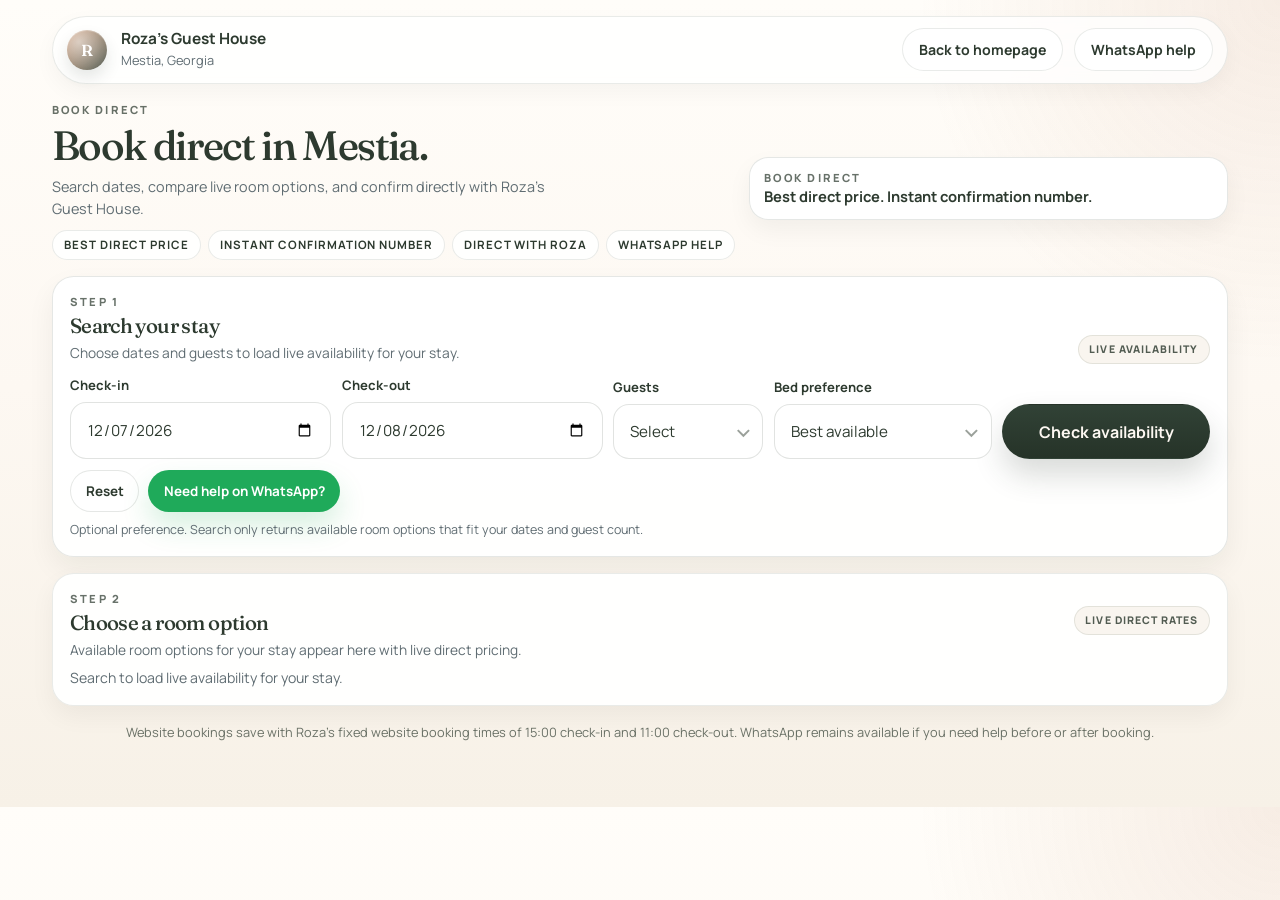
==== commit 61c438a1: "Fix room and cottage photo galleries" ====
--- a/book.html
+++ b/book.html
@@ -1632,39 +1632,32 @@
 
     const PRODUCT_GALLERIES = {
       classic: [
-        { src: "Classic/classic double .png", alt: "Classic Room (Shared Bathroom) at Roza's Guest House" },
-        { src: "Classic/IMG_9118.PNG", alt: "Shared bathroom shower available to guests of the Classic Room (Shared Bathroom)" },
-        { src: "Classic/IMG_9122.PNG", alt: "Shared bathroom vanity available to guests of the Classic Room (Shared Bathroom)" }
+        { src: "Classic/classic double .png", alt: "Classic Room at Roza's Guest House" },
+        { src: "Classic/IMG_9118.PNG", alt: "Classic Room bathroom at Roza's Guest House" },
+        { src: "Classic/IMG_9122.PNG", alt: "Classic Room bathroom at Roza's Guest House" }
       ],
       mountain: [
-        { src: "Peack Mountain View/IMG_9124.PNG", alt: "Peak Mountain View Room at Roza's Guest House" },
-        { src: "Peack Mountain View/IMG_9127.PNG", alt: "Additional bedroom view in the Peak Mountain View Room" },
-        { src: "Peack Mountain View/IMG_9157.PNG", alt: "Additional bedroom view in the Peak Mountain View Room" },
-        { src: "Peack Mountain View/peak triple .png", alt: "Alternative bed setup in the Peak Mountain View Room" },
-        { src: "Peack Mountain View/IMG_1512.jpg", alt: "Additional room view in the Peak Mountain View Room" },
-        { src: "Peack Mountain View/IMG_9118.PNG", alt: "Representative ensuite bathroom shower for the Peak Mountain View Room" },
-        { src: "Peack Mountain View/IMG_9122.PNG", alt: "Vanity detail for the Peak Mountain View Room bathroom" }
+        { src: "Peack Mountain View/IMG_9127.PNG", alt: "Peak Mountain View twin room at Roza's Guest House" },
+        { src: "Peack Mountain View/IMG_9157.PNG", alt: "Peak Mountain View room at Roza's Guest House" },
+        { src: "Peack Mountain View/IMG_9124.PNG", alt: "Peak Mountain View room at Roza's Guest House" },
+        { src: "Peack Mountain View/IMG_1512.jpg", alt: "Peak Mountain View room at Roza's Guest House" },
+        { src: "Peack Mountain View/peak triple .png", alt: "Peak Mountain View triple room at Roza's Guest House" }
       ],
       balcony: [
-        { src: "Peack Mountain View with Balcony/peak double 2.png", alt: "Peak Mountain View Room with Balcony at Roza's Guest House" },
-        { src: "Peack Mountain View with Balcony/peak twin .png", alt: "Twin-bed view in the Peak Mountain View Room with Balcony" },
-        { src: "Peack Mountain View with Balcony/Premium Triple .png", alt: "Triple-bed setup in the Peak Mountain View Room with Balcony" },
-        { src: "Peack Mountain View with Balcony/Premium triple 2 .png", alt: "Additional triple-room view in the Peak Mountain View Room with Balcony" },
-        { src: "Peack Mountain View with Balcony/IMG_9118.PNG", alt: "Representative ensuite bathroom shower for the Peak Mountain View Room with Balcony" },
-        { src: "Peack Mountain View with Balcony/IMG_9122.PNG", alt: "Vanity detail for the Peak Mountain View Room with Balcony bathroom" }
+        { src: "Peack Mountain View with Balcony/peak double 2.png", alt: "Peak Mountain View with Balcony room" },
+        { src: "Peack Mountain View with Balcony/peak twin .png", alt: "Peak Mountain View with Balcony room" },
+        { src: "Peack Mountain View with Balcony/Premium Triple .png", alt: "Peak Mountain View with Balcony triple room" },
+        { src: "Peack Mountain View with Balcony/Premium triple 2 .png", alt: "Peak Mountain View with Balcony triple room" }
       ],
       cottage: [
-        { src: "cottage refined/IMG_9193.PNG", alt: "Peak Cottage with Mountain View at Roza's Guest House" },
-        { src: "cottage refined/IMG_9177.PNG", alt: "Exterior view of the Peak Cottage with Mountain View" },
-        { src: "cottage refined/IMG_9179.PNG", alt: "Private deck at the Peak Cottage with Mountain View" },
-        { src: "cottage refined/IMG_9190.PNG", alt: "Lounge area with mountain-view windows in the Peak Cottage with Mountain View" },
-        { src: "cottage refined/IMG_9181.PNG", alt: "Sleeping area with mountain view in the Peak Cottage with Mountain View" },
-        { src: "cottage refined/IMG_9183.PNG", alt: "Twin sleeping loft in the Peak Cottage with Mountain View" },
-        { src: "cottage refined/IMG_9189.PNG", alt: "Dining area inside the Peak Cottage with Mountain View" },
-        { src: "cottage refined/IMG_9184.PNG", alt: "Kitchen area inside the Peak Cottage with Mountain View" },
-        { src: "cottage refined/IMG_9186.PNG", alt: "Kitchen counter detail in the Peak Cottage with Mountain View" },
-        { src: "cottage refined/IMG_9185.PNG", alt: "Bathroom with washing machine in the Peak Cottage with Mountain View" },
-        { src: "cottage refined/IMG_1560_result.jpeg", alt: "Private bathroom shower in the Peak Cottage with Mountain View" }
+        { src: "Cottage/IMG_9177.PNG", alt: "Peak Cottage exterior at Roza's Guest House" },
+        { src: "Cottage/IMG_9193.PNG", alt: "Peak Cottage lounge with mountain view" },
+        { src: "Cottage/IMG_9181.PNG", alt: "Peak Cottage bedroom with mountain view" },
+        { src: "Cottage/IMG_9183.PNG", alt: "Peak Cottage twin sleeping area" },
+        { src: "Cottage/IMG_9184.PNG", alt: "Peak Cottage kitchen and dining area" },
+        { src: "Cottage/IMG_9179.PNG", alt: "Peak Cottage private deck" },
+        { src: "Cottage/IMG_9190.PNG", alt: "Peak Cottage living area" },
+        { src: "Cottage/IMG_1560_result.jpeg", alt: "Peak Cottage private shower" }
       ]
     };
 
@@ -1672,30 +1665,23 @@
       "Classic/classic double .png": { width: 1792, height: 2390 },
       "Classic/IMG_9118.PNG": { width: 896, height: 1195 },
       "Classic/IMG_9122.PNG": { width: 896, height: 1195 },
-      "Peack Mountain View/IMG_9124.PNG": { width: 896, height: 1195 },
       "Peack Mountain View/IMG_9127.PNG": { width: 896, height: 1195 },
       "Peack Mountain View/IMG_9157.PNG": { width: 896, height: 1195 },
+      "Peack Mountain View/IMG_9124.PNG": { width: 896, height: 1195 },
+      "Peack Mountain View/IMG_1512.jpg": { width: 3024, height: 4032 },
       "Peack Mountain View/peak triple .png": { width: 1792, height: 2390 },
-      "Peack Mountain View/IMG_1512.jpg": { width: 3024, height: 4032 },
-      "Peack Mountain View/IMG_9118.PNG": { width: 896, height: 1195 },
-      "Peack Mountain View/IMG_9122.PNG": { width: 896, height: 1195 },
       "Peack Mountain View with Balcony/peak double 2.png": { width: 1792, height: 2390 },
       "Peack Mountain View with Balcony/peak twin .png": { width: 1792, height: 2390 },
       "Peack Mountain View with Balcony/Premium Triple .png": { width: 1792, height: 2390 },
       "Peack Mountain View with Balcony/Premium triple 2 .png": { width: 1792, height: 2390 },
-      "Peack Mountain View with Balcony/IMG_9118.PNG": { width: 896, height: 1195 },
-      "Peack Mountain View with Balcony/IMG_9122.PNG": { width: 896, height: 1195 },
-      "cottage refined/IMG_9193.PNG": { width: 896, height: 1195 },
-      "cottage refined/IMG_9177.PNG": { width: 895, height: 1061 },
-      "cottage refined/IMG_9179.PNG": { width: 896, height: 1195 },
-      "cottage refined/IMG_9190.PNG": { width: 896, height: 1195 },
-      "cottage refined/IMG_9181.PNG": { width: 896, height: 1195 },
-      "cottage refined/IMG_9183.PNG": { width: 896, height: 1195 },
-      "cottage refined/IMG_9189.PNG": { width: 896, height: 1195 },
-      "cottage refined/IMG_9184.PNG": { width: 896, height: 1195 },
-      "cottage refined/IMG_9186.PNG": { width: 896, height: 1195 },
-      "cottage refined/IMG_9185.PNG": { width: 384, height: 512 },
-      "cottage refined/IMG_1560_result.jpeg": { width: 3024, height: 4032 }
+      "Cottage/IMG_9177.PNG": { width: 895, height: 1061 },
+      "Cottage/IMG_9193.PNG": { width: 896, height: 1195 },
+      "Cottage/IMG_9181.PNG": { width: 896, height: 1195 },
+      "Cottage/IMG_9183.PNG": { width: 896, height: 1195 },
+      "Cottage/IMG_9184.PNG": { width: 896, height: 1195 },
+      "Cottage/IMG_9179.PNG": { width: 896, height: 1195 },
+      "Cottage/IMG_9190.PNG": { width: 896, height: 1195 },
+      "Cottage/IMG_1560_result.jpeg": { width: 3024, height: 4032 }
     };
 
     function getOrCreateClientSessionId() {
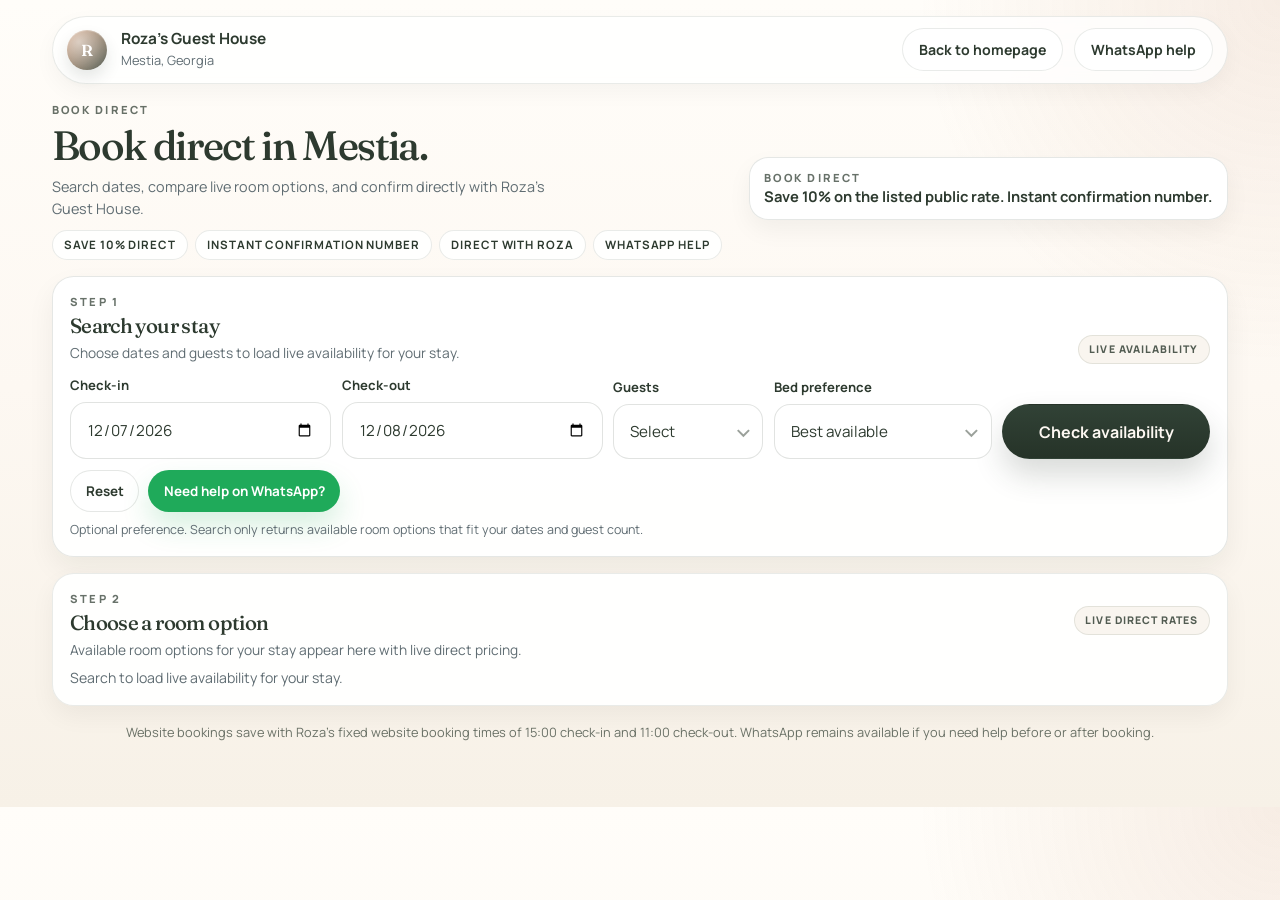
==== commit b4f84524: "Add files via upload" ====
--- a/book.html
+++ b/book.html
@@ -1,2396 +1,2701 @@
-<!DOCTYPE html>
-<html lang="en-GB">
-<head>
-  <meta charset="UTF-8" />
-  <meta name="viewport" content="width=device-width, initial-scale=1.0, viewport-fit=cover" />
-  <title>Book Direct in Mestia, Svaneti | Roza&rsquo;s Guest House</title>
-  <meta
-    name="description"
-    content="Book direct with Roza's Guest House in Mestia. Search live room products, compare direct prices, and receive a confirmation number."
-  />
-  <meta name="robots" content="index,follow,max-image-preview:large" />
-  <meta name="theme-color" content="#2D3A2F" />
-  <link rel="canonical" href="https://www.rozaguesthouse.com/book.html" />
-  <meta property="og:type" content="website" />
-  <meta property="og:locale" content="en_GB" />
-  <meta property="og:site_name" content="Roza's Guest House" />
-  <meta property="og:title" content="Book Direct | Roza's Guest House" />
-  <meta
-    property="og:description"
-    content="Search live room products and confirm your direct booking with Roza's Guest House."
-  />
+<!DOCTYPE html>
+<html lang="en-GB">
+<head>
+  <meta charset="UTF-8" />
+  <meta name="viewport" content="width=device-width, initial-scale=1.0, viewport-fit=cover" />
+  <title>Book Direct in Mestia, Svaneti | Roza&rsquo;s Guest House</title>
+  <meta
+    name="description"
+    content="Book direct with Roza's Guest House in Mestia. Search live room products, compare direct prices, and receive a confirmation number."
+  />
+  <meta name="robots" content="index,follow,max-image-preview:large" />
+  <meta name="theme-color" content="#2D3A2F" />
+  <link rel="canonical" href="https://www.rozaguesthouse.com/book.html" />
+  <meta property="og:type" content="website" />
+  <meta property="og:locale" content="en_GB" />
+  <meta property="og:site_name" content="Roza's Guest House" />
+  <meta property="og:title" content="Book Direct | Roza's Guest House" />
+  <meta
+    property="og:description"
+    content="Search live room products and confirm your direct booking with Roza's Guest House."
+  />
   <meta property="og:url" content="https://www.rozaguesthouse.com/book.html" />
   <meta property="og:image" content="https://www.rozaguesthouse.com/hero-social.jpg" />
-  <meta name="twitter:card" content="summary_large_image" />
-  <meta name="twitter:title" content="Book Direct | Roza's Guest House" />
-  <meta
-    name="twitter:description"
-    content="Search live room products and confirm your direct booking with Roza's Guest House."
+  <meta property="og:image:type" content="image/jpeg" />
+  <meta property="og:image:width" content="1200" />
+  <meta property="og:image:height" content="630" />
+  <meta property="og:image:alt" content="Sunset over the mountains of Svaneti near Roza's Guest House in Mestia" />
+  <meta name="twitter:card" content="summary_large_image" />
+  <meta name="twitter:title" content="Book Direct | Roza's Guest House" />
+  <meta
+    name="twitter:description"
+    content="Search live room products and confirm your direct booking with Roza's Guest House."
   />
   <meta name="twitter:image" content="https://www.rozaguesthouse.com/hero-social.jpg" />
-  <link rel="preconnect" href="https://fonts.googleapis.com" />
-  <link rel="preconnect" href="https://fonts.gstatic.com" crossorigin />
-  <link
-    href="https://fonts.googleapis.com/css2?family=Fraunces:ital,opsz,wght@0,9..144,400;0,9..144,500;0,9..144,600;1,9..144,400;1,9..144,500&family=Manrope:wght@400;500;600;700;800&display=swap"
-    rel="stylesheet"
-  />
-  <link rel="stylesheet" href="assets/tailwind.css" />
-  <style>
-    :root {
-      --forest: #2D3A2F;
-      --forest-deep: #202b22;
-      --cream: #FDF8F2;
-      --slate: #5F6C72;
-      --sun: #BC7A4C;
-      --mist: #F5EFE6;
-      --line: rgba(45,58,47,0.10);
-      --line-strong: rgba(45,58,47,0.16);
-      --shadow-soft: 0 16px 36px rgba(18,26,20,0.08);
-      --shadow-card: 0 10px 24px rgba(18,26,20,0.06);
-    }
-
-    * { box-sizing: border-box; }
-
-    html {
-      -webkit-text-size-adjust: 100%;
-      text-size-adjust: 100%;
-      scroll-behavior: smooth;
-    }
-
-    body {
-      margin: 0;
-      color: #1f2c21;
-      font-family: "Manrope", "Segoe UI", sans-serif;
-      background:
-        radial-gradient(circle at top right, rgba(188,122,76,0.12), transparent 24%),
-        linear-gradient(180deg, #fffdf9 0%, #fdf8f2 48%, #f7f1e7 100%);
-      -webkit-font-smoothing: antialiased;
-    }
-
-    a,
-    button,
-    input,
-    select,
-    textarea {
-      -webkit-tap-highlight-color: transparent;
-    }
-
-      .hidden {
-        display: none !important;
-      }
-
-      .booking-honeypot {
-        position: absolute;
-        left: -9999px;
-        width: 1px;
-        height: 1px;
-        overflow: hidden;
-        opacity: 0;
-        pointer-events: none;
-      }
-
-    .page-shell {
-      max-width: 76rem;
-      margin: 0 auto;
-      padding: 0 1.25rem 4rem;
-    }
-
-    .page-topbar {
-      max-width: 76rem;
-      margin: 0 auto;
-      padding: 1rem 1.25rem 0;
-    }
-
-    .page-topbar-inner {
-      display: flex;
-      align-items: center;
-      justify-content: space-between;
-      gap: 1rem;
-      border-radius: 999px;
-      border: 1px solid var(--line);
-      background: rgba(255,255,255,0.78);
-      backdrop-filter: blur(10px);
-      -webkit-backdrop-filter: blur(10px);
-      box-shadow: 0 8px 22px rgba(18,26,20,0.04);
-      padding: 0.7rem 0.9rem;
-    }
-
-    .brand-link {
-      display: inline-flex;
-      align-items: center;
-      gap: 0.85rem;
-      color: var(--forest);
-      text-decoration: none;
-      min-width: 0;
-    }
-
-    .brand-mark {
-      width: 2.5rem;
-      height: 2.5rem;
-      border-radius: 999px;
-      background:
-        radial-gradient(circle at 30% 30%, rgba(255,255,255,0.65), rgba(255,255,255,0.08)),
-        linear-gradient(135deg, rgba(188,122,76,0.92), rgba(45,58,47,0.95));
-      color: #fff;
-      display: inline-flex;
-      align-items: center;
-      justify-content: center;
-      font-family: "Fraunces", Georgia, serif;
-      font-weight: 600;
-      font-size: 1rem;
-      box-shadow: inset 0 1px 0 rgba(255,255,255,0.25), 0 8px 16px rgba(45,58,47,0.12);
-      flex-shrink: 0;
-    }
-
-    .brand-copy strong {
-      display: block;
-      font-size: 0.96rem;
-      line-height: 1.2;
-    }
-
-    .brand-copy span {
-      display: block;
-      margin-top: 0.18rem;
-      color: var(--slate);
-      font-size: 0.8rem;
-    }
-
-    .topbar-actions {
-      display: flex;
-      flex-wrap: wrap;
-      gap: 0.65rem;
-      justify-content: flex-end;
-    }
-
-    .topbar-link,
-    .booking-button,
-    .booking-button-secondary,
-    .booking-button-whatsapp {
-      display: inline-flex;
-      align-items: center;
-      justify-content: center;
-      border-radius: 999px;
-      font-weight: 700;
-      text-decoration: none;
-      transition: transform 0.18s ease, box-shadow 0.18s ease, border-color 0.18s ease, background 0.18s ease;
-    }
-
-    .topbar-link:hover,
-    .booking-button:hover,
-    .booking-button-secondary:hover,
-    .booking-button-whatsapp:hover {
-      transform: translateY(-1px);
-    }
-
-    .topbar-link {
-      min-height: 2.7rem;
-      padding: 0 1rem;
-      border: 1px solid var(--line);
-      background: rgba(255,255,255,0.92);
-      color: var(--forest);
-      font-size: 0.88rem;
-    }
-
-    .page-intro {
-      padding-top: 1.15rem;
-    }
-
-    .intro-grid {
-      display: grid;
-      gap: 0.75rem;
-      grid-template-columns: minmax(0, 1fr) minmax(15rem, 0.7fr);
-      align-items: end;
-    }
-
-    .eyebrow {
-      margin: 0;
-      color: rgba(45,58,47,0.72);
-      font-size: 0.7rem;
-      font-weight: 800;
-      letter-spacing: 0.2em;
-      text-transform: uppercase;
-    }
-
-    .page-title {
-      margin: 0.35rem 0 0;
-      color: var(--forest);
-      font-family: "Fraunces", Georgia, serif;
-      font-size: clamp(1.95rem, 3.2vw, 2.85rem);
-      font-weight: 500;
-      line-height: 1.04;
-      letter-spacing: -0.04em;
-    }
-
-    .page-copy {
-      margin: 0.55rem 0 0;
-      max-width: 31rem;
-      color: var(--slate);
-      font-size: 0.9rem;
-      line-height: 1.55;
-    }
-
-    .mini-value-box {
-      border-radius: 1.2rem;
-      border: 1px solid rgba(45,58,47,0.12);
-      background: rgba(255,255,255,0.96);
-      box-shadow: 0 10px 24px rgba(18,26,20,0.05);
-      padding: 0.78rem 0.9rem;
-    }
-
-    .mini-value-box p {
-      margin: 0;
-    }
-
-    .mini-value-lead {
-      margin-top: 0.24rem;
-      color: var(--forest);
-      font-size: 0.92rem;
-      font-weight: 700;
-      line-height: 1.35;
-    }
-
-    .value-strip {
-      display: flex;
-      flex-wrap: wrap;
-      gap: 0.42rem;
-      margin-top: 0.6rem;
-    }
-
-    .value-item {
-      display: inline-flex;
-      align-items: center;
-      border-radius: 999px;
-      border: 1px solid rgba(45,58,47,0.1);
-      background: rgba(255,255,255,0.9);
-      padding: 0.45rem 0.7rem;
-    }
-
-    .value-item strong {
-      display: inline;
-      color: var(--forest);
-      font-size: 0.72rem;
-      line-height: 1.2;
-      letter-spacing: 0.08em;
-      text-transform: uppercase;
-    }
-
-    .value-item span {
-      display: none;
-    }
-
-    .booking-shell {
-      margin-top: 1rem;
-      display: grid;
-      gap: 1rem;
-    }
-
-    .booking-card {
-      border-radius: 1.35rem;
-      border: 1px solid var(--line);
-      background: rgba(255,255,255,0.94);
-      box-shadow: 0 10px 24px rgba(18,26,20,0.05);
-      padding: 1.05rem;
-    }
-
-    .booking-card-search {
-      border-color: rgba(45,58,47,0.12);
-      box-shadow: 0 12px 28px rgba(18,26,20,0.06);
-    }
-
+  <meta name="twitter:image:alt" content="Sunset over the mountains of Svaneti near Roza's Guest House in Mestia" />
+  <link rel="icon" type="image/svg+xml" href="favicon.svg" />
+  <link rel="preconnect" href="https://fonts.googleapis.com" />
+  <link rel="preconnect" href="https://fonts.gstatic.com" crossorigin />
+  <link
+    href="https://fonts.googleapis.com/css2?family=Fraunces:ital,opsz,wght@0,9..144,400;0,9..144,500;0,9..144,600;1,9..144,400;1,9..144,500&family=Manrope:wght@400;500;600;700;800&display=swap"
+    rel="stylesheet"
+  />
+  <link rel="stylesheet" href="assets/tailwind.css" />
+  <style>
+    :root {
+      --forest: #2D3A2F;
+      --forest-deep: #202b22;
+      --cream: #FDF8F2;
+      --slate: #5F6C72;
+      --sun: #BC7A4C;
+      --mist: #F5EFE6;
+      --line: rgba(45,58,47,0.10);
+      --line-strong: rgba(45,58,47,0.16);
+      --shadow-soft: 0 16px 36px rgba(18,26,20,0.08);
+      --shadow-card: 0 10px 24px rgba(18,26,20,0.06);
+    }
+
+    * { box-sizing: border-box; }
+
+    html {
+      -webkit-text-size-adjust: 100%;
+      text-size-adjust: 100%;
+      scroll-behavior: smooth;
+    }
+
+    body {
+      margin: 0;
+      color: #1f2c21;
+      font-family: "Manrope", "Segoe UI", sans-serif;
+      background:
+        radial-gradient(circle at top right, rgba(188,122,76,0.12), transparent 24%),
+        linear-gradient(180deg, #fffdf9 0%, #fdf8f2 48%, #f7f1e7 100%);
+      -webkit-font-smoothing: antialiased;
+    }
+
+    a,
+    button,
+    input,
+    select,
+    textarea {
+      -webkit-tap-highlight-color: transparent;
+    }
+
+      .hidden {
+        display: none !important;
+      }
+
+      .booking-honeypot {
+        position: absolute;
+        left: -9999px;
+        width: 1px;
+        height: 1px;
+        overflow: hidden;
+        opacity: 0;
+        pointer-events: none;
+      }
+
+    .page-shell {
+      max-width: 76rem;
+      margin: 0 auto;
+      padding: 0 1.25rem 4rem;
+    }
+
+    .page-topbar {
+      max-width: 76rem;
+      margin: 0 auto;
+      padding: 1rem 1.25rem 0;
+    }
+
+    .page-topbar-inner {
+      display: flex;
+      align-items: center;
+      justify-content: space-between;
+      gap: 1rem;
+      border-radius: 999px;
+      border: 1px solid var(--line);
+      background: rgba(255,255,255,0.78);
+      backdrop-filter: blur(10px);
+      -webkit-backdrop-filter: blur(10px);
+      box-shadow: 0 8px 22px rgba(18,26,20,0.04);
+      padding: 0.7rem 0.9rem;
+    }
+
+    .brand-link {
+      display: inline-flex;
+      align-items: center;
+      gap: 0.85rem;
+      color: var(--forest);
+      text-decoration: none;
+      min-width: 0;
+    }
+
+    .brand-mark {
+      width: 2.5rem;
+      height: 2.5rem;
+      border-radius: 999px;
+      background:
+        radial-gradient(circle at 30% 30%, rgba(255,255,255,0.65), rgba(255,255,255,0.08)),
+        linear-gradient(135deg, rgba(188,122,76,0.92), rgba(45,58,47,0.95));
+      color: #fff;
+      display: inline-flex;
+      align-items: center;
+      justify-content: center;
+      font-family: "Fraunces", Georgia, serif;
+      font-weight: 600;
+      font-size: 1rem;
+      box-shadow: inset 0 1px 0 rgba(255,255,255,0.25), 0 8px 16px rgba(45,58,47,0.12);
+      flex-shrink: 0;
+    }
+
+    .brand-copy strong {
+      display: block;
+      font-size: 0.96rem;
+      line-height: 1.2;
+    }
+
+    .brand-copy span {
+      display: block;
+      margin-top: 0.18rem;
+      color: var(--slate);
+      font-size: 0.8rem;
+    }
+
+    .topbar-actions {
+      display: flex;
+      flex-wrap: wrap;
+      gap: 0.65rem;
+      justify-content: flex-end;
+    }
+
+    .topbar-link,
+    .booking-button,
+    .booking-button-secondary,
+    .booking-button-whatsapp {
+      display: inline-flex;
+      align-items: center;
+      justify-content: center;
+      border-radius: 999px;
+      font-weight: 700;
+      text-decoration: none;
+      transition: transform 0.18s ease, box-shadow 0.18s ease, border-color 0.18s ease, background 0.18s ease;
+    }
+
+    .topbar-link:hover,
+    .booking-button:hover,
+    .booking-button-secondary:hover,
+    .booking-button-whatsapp:hover {
+      transform: translateY(-1px);
+    }
+
+    .topbar-link {
+      min-height: 2.7rem;
+      padding: 0 1rem;
+      border: 1px solid var(--line);
+      background: rgba(255,255,255,0.92);
+      color: var(--forest);
+      font-size: 0.88rem;
+    }
+
+    .page-intro {
+      padding-top: 1.15rem;
+    }
+
+    .intro-grid {
+      display: grid;
+      gap: 0.75rem;
+      grid-template-columns: minmax(0, 1fr) minmax(15rem, 0.7fr);
+      align-items: end;
+    }
+
+    .eyebrow {
+      margin: 0;
+      color: rgba(45,58,47,0.72);
+      font-size: 0.7rem;
+      font-weight: 800;
+      letter-spacing: 0.2em;
+      text-transform: uppercase;
+    }
+
+    .page-title {
+      margin: 0.35rem 0 0;
+      color: var(--forest);
+      font-family: "Fraunces", Georgia, serif;
+      font-size: clamp(1.95rem, 3.2vw, 2.85rem);
+      font-weight: 500;
+      line-height: 1.04;
+      letter-spacing: -0.04em;
+    }
+
+    .page-copy {
+      margin: 0.55rem 0 0;
+      max-width: 31rem;
+      color: var(--slate);
+      font-size: 0.9rem;
+      line-height: 1.55;
+    }
+
+    .mini-value-box {
+      border-radius: 1.2rem;
+      border: 1px solid rgba(45,58,47,0.12);
+      background: rgba(255,255,255,0.96);
+      box-shadow: 0 10px 24px rgba(18,26,20,0.05);
+      padding: 0.78rem 0.9rem;
+    }
+
+    .mini-value-box p {
+      margin: 0;
+    }
+
+    .mini-value-lead {
+      margin-top: 0.24rem;
+      color: var(--forest);
+      font-size: 0.92rem;
+      font-weight: 700;
+      line-height: 1.35;
+    }
+
+    .value-strip {
+      display: flex;
+      flex-wrap: wrap;
+      gap: 0.42rem;
+      margin-top: 0.6rem;
+    }
+
+    .value-item {
+      display: inline-flex;
+      align-items: center;
+      border-radius: 999px;
+      border: 1px solid rgba(45,58,47,0.1);
+      background: rgba(255,255,255,0.9);
+      padding: 0.45rem 0.7rem;
+    }
+
+    .value-item strong {
+      display: inline;
+      color: var(--forest);
+      font-size: 0.72rem;
+      line-height: 1.2;
+      letter-spacing: 0.08em;
+      text-transform: uppercase;
+    }
+
+    .value-item span {
+      display: none;
+    }
+
+    .booking-shell {
+      margin-top: 1rem;
+      display: grid;
+      gap: 1rem;
+    }
+
+    .booking-card {
+      border-radius: 1.35rem;
+      border: 1px solid var(--line);
+      background: rgba(255,255,255,0.94);
+      box-shadow: 0 10px 24px rgba(18,26,20,0.05);
+      padding: 1.05rem;
+    }
+
+    .booking-card-search {
+      border-color: rgba(45,58,47,0.12);
+      box-shadow: 0 12px 28px rgba(18,26,20,0.06);
+    }
+
     .booking-card-final {
       border-color: rgba(45,58,47,0.14);
       box-shadow: 0 10px 24px rgba(18,26,20,0.05);
-    }
-
-    .section-head {
-      display: flex;
-      align-items: end;
-      justify-content: space-between;
-      gap: 1rem;
-      flex-wrap: wrap;
-    }
-
-    .section-title {
-      margin: 0.28rem 0 0;
-      color: var(--forest);
-      font-family: "Fraunces", Georgia, serif;
-      font-size: 1.28rem;
-      font-weight: 500;
-      line-height: 1.12;
-      letter-spacing: -0.03em;
-    }
-
-    .section-copy {
-      margin: 0.32rem 0 0;
-      max-width: 34rem;
-      color: var(--slate);
-      font-size: 0.86rem;
-      line-height: 1.5;
-    }
-
-    .section-tag {
-      display: inline-flex;
-      align-items: center;
-      border-radius: 999px;
-      border: 1px solid var(--line);
-      background: rgba(248,244,237,0.86);
-      color: rgba(45,58,47,0.82);
-      padding: 0.34rem 0.68rem;
-      font-size: 0.66rem;
-      font-weight: 800;
-      letter-spacing: 0.1em;
-      text-transform: uppercase;
-      white-space: nowrap;
-    }
-
-    .search-grid {
-      display: grid;
-      gap: 0.65rem;
-      grid-template-columns: minmax(0, 1.08fr) minmax(0, 1.08fr) minmax(7rem, 0.62fr) minmax(0, 0.9fr) minmax(10.6rem, 0.86fr);
-      align-items: end;
-      margin-top: 0.75rem;
-    }
-
-    .field-group {
-      display: grid;
-      gap: 0.42rem;
-      min-width: 0;
-    }
-
-    .field-label {
-      color: var(--forest);
-      font-size: 0.82rem;
-      font-weight: 700;
-    }
-
-    .field-input,
-    .field-select,
-    .field-textarea {
-      width: 100%;
-      min-width: 0;
-      border-radius: 1rem;
-      border: 1px solid rgba(45,58,47,0.14);
-      background: rgba(255,255,255,0.96);
-      color: var(--forest);
-      font: inherit;
-      padding: 0.95rem 1rem;
-      font-size: 0.95rem;
-      box-shadow: inset 0 1px 0 rgba(255,255,255,0.78);
-      transition: border-color 0.18s ease, box-shadow 0.18s ease;
-    }
-
-    .field-input:focus,
-    .field-select:focus,
-    .field-textarea:focus {
-      outline: none;
-      border-color: rgba(188,122,76,0.58);
-      box-shadow: 0 0 0 3px rgba(188,122,76,0.14);
-    }
-
-    .field-select-shell {
-      position: relative;
-      display: block;
-    }
-
-    .field-select-shell::after {
-      content: "";
-      position: absolute;
-      right: 1rem;
-      top: 50%;
-      width: 0.55rem;
-      height: 0.55rem;
-      border-right: 2px solid rgba(45,58,47,0.48);
-      border-bottom: 2px solid rgba(45,58,47,0.48);
-      transform: translateY(-65%) rotate(45deg);
-      pointer-events: none;
-    }
-
-    .field-select {
-      appearance: none;
-      -webkit-appearance: none;
-      padding-right: 2.7rem;
-    }
-
-    .booking-button,
-    .booking-button-secondary,
-    .booking-button-whatsapp {
-      min-height: 3.35rem;
-      padding: 0 1.35rem;
-      font-size: 0.95rem;
-      cursor: pointer;
-      border: 1px solid transparent;
-    }
-
-    .booking-button {
-      background: linear-gradient(180deg, #314236 0%, #263328 100%);
-      color: var(--cream);
-      box-shadow: 0 18px 34px rgba(45,58,47,0.18);
-    }
-
-    .booking-card-search .booking-button {
-      min-height: 3.45rem;
-      font-size: 1rem;
-      padding: 0 1.55rem;
-      box-shadow: 0 16px 30px rgba(45,58,47,0.18);
-    }
-
-    .booking-button-secondary {
-      background: rgba(255,255,255,0.95);
-      border-color: rgba(45,58,47,0.12);
-      color: var(--forest);
-    }
-
-    .booking-button-whatsapp {
-      background: #1FAA5A;
-      color: #fff;
-      box-shadow: 0 14px 28px rgba(31,170,90,0.18);
-    }
-
-    .booking-button:disabled,
-    .booking-button-secondary:disabled,
-    .booking-button-whatsapp:disabled {
-      cursor: not-allowed;
-      opacity: 0.62;
-      box-shadow: none;
-      transform: none;
-    }
-
-    .search-actions {
-      display: flex;
-      flex-wrap: wrap;
-      gap: 0.55rem;
-      align-items: center;
-      margin-top: 0.65rem;
-    }
-
-    .search-actions .booking-button-secondary,
-    .search-actions .booking-button-whatsapp,
-    .search-actions .topbar-link {
-      min-height: 2.65rem;
-      font-size: 0.84rem;
-      padding: 0 0.92rem;
-    }
-
-    .search-actions .helper-copy {
-      order: 3;
-      flex-basis: 100%;
-    }
-
-    .helper-copy {
-      color: var(--slate);
-      font-size: 0.78rem;
-      line-height: 1.45;
-      flex: 1 1 18rem;
-    }
-
-    .summary-strip {
-      display: flex;
-      flex-wrap: wrap;
-      gap: 0.45rem;
-      margin-top: 0.75rem;
-      padding-top: 0.75rem;
-      border-top: 1px solid var(--line);
-    }
-
-    .summary-item {
-      min-width: 0;
-      flex: 1 1 9rem;
-      border-radius: 0.9rem;
-      border: 1px solid rgba(45,58,47,0.08);
-      background: rgba(250,247,241,0.72);
-      padding: 0.58rem 0.68rem;
-    }
-
-    .summary-item-strong {
-      flex-basis: 11rem;
-      background:
-        linear-gradient(180deg, rgba(253,248,242,0.98), rgba(255,255,255,0.98)),
-        radial-gradient(circle at top right, rgba(188,122,76,0.1), transparent 42%);
-      border-color: rgba(45,58,47,0.12);
-    }
-
-    .summary-key {
-      display: block;
-      color: rgba(45,58,47,0.62);
-      font-size: 0.58rem;
-      font-weight: 800;
-      letter-spacing: 0.14em;
-      text-transform: uppercase;
-    }
-
-    .summary-value {
-      display: block;
-      margin-top: 0.22rem;
-      color: var(--forest);
-      font-size: 0.85rem;
-      font-weight: 700;
-      line-height: 1.32;
-      word-break: break-word;
-    }
-
-    .notice {
-      margin-top: 1rem;
-      border-radius: 1rem;
-      border: 1px solid transparent;
-      padding: 0.92rem 1rem;
-      font-size: 0.92rem;
-      line-height: 1.7;
-    }
-
-    .notice strong {
-      display: block;
-      margin-bottom: 0.15rem;
-    }
-
-    .notice.info {
-      border-color: rgba(98,112,105,0.16);
-      background: rgba(247,242,232,0.95);
-      color: #5d5b4e;
-    }
-
-    .notice.success {
-      border-color: rgba(53,119,74,0.2);
-      background: rgba(233,245,235,0.95);
-      color: #255236;
-    }
-
-    .notice.error {
-      border-color: rgba(161,78,52,0.2);
-      background: rgba(252,241,236,0.95);
-      color: #8f4b2f;
-    }
-
-    .post-booking-feedback {
-      margin-top: 1rem;
-      border-radius: 1.1rem;
-      border: 1px solid rgba(45,58,47,0.12);
-      background:
-        linear-gradient(180deg, rgba(255,255,255,0.98), rgba(253,248,242,0.98)),
-        radial-gradient(circle at top right, rgba(111,141,121,0.12), transparent 42%);
-      padding: 1rem;
-      box-shadow: 0 6px 18px rgba(18,26,20,0.045);
-    }
-
-    .post-booking-feedback h3 {
-      margin: 0;
-      color: var(--forest);
-      font-family: Georgia, serif;
-      font-size: 1.15rem;
-      line-height: 1.2;
-    }
-
-    .post-booking-feedback p {
-      margin: 0.35rem 0 0;
-      color: var(--slate);
-      line-height: 1.55;
-    }
-
-    .feedback-question {
-      margin-top: 0.9rem;
-      display: grid;
-      gap: 0.45rem;
-    }
-
-    .feedback-question legend {
-      color: var(--forest);
-      font-size: 0.92rem;
-      font-weight: 800;
-    }
-
-    .feedback-helper {
-      color: var(--slate);
-      font-size: 0.82rem;
-    }
-
-    .feedback-scale {
-      display: flex;
-      flex-wrap: wrap;
-      gap: 0.35rem;
-    }
-
-    .feedback-scale label {
-      display: inline-flex;
-      align-items: center;
-      justify-content: center;
-      width: 2.1rem;
-      height: 2.1rem;
-      border: 1px solid rgba(45,58,47,0.14);
-      border-radius: 999px;
-      background: rgba(255,255,255,0.92);
-      color: var(--forest);
-      font-weight: 800;
-      cursor: pointer;
-    }
-
-    .feedback-scale input {
-      position: absolute;
-      opacity: 0;
-      pointer-events: none;
-    }
-
-    .feedback-scale label:has(input:checked) {
-      background: var(--forest);
-      color: #fff;
-      border-color: var(--forest);
-    }
-
-    .results-meta {
-      margin: 0.4rem 0 0;
-      color: var(--slate);
-      font-size: 0.88rem;
-      line-height: 1.52;
-    }
-
-    .results-grid {
-      display: grid;
-      gap: 0.65rem;
-      margin-top: 0.85rem;
-    }
-
-    .product-card {
-      border-radius: 1rem;
-      border: 1px solid rgba(45,58,47,0.1);
-      background: rgba(255,255,255,0.99);
-      padding: 0.75rem;
-      box-shadow: 0 3px 10px rgba(18,26,20,0.035);
-      transition: border-color 0.2s ease, box-shadow 0.2s ease, transform 0.2s ease;
-    }
-
-    .product-card.is-selected {
-      border-color: rgba(45,58,47,0.32);
-      box-shadow: 0 0 0 3px rgba(45,58,47,0.05), 0 8px 18px rgba(18,26,20,0.05);
-      transform: translateY(-1px);
-    }
-
-    .product-card.is-unavailable {
-      border-color: rgba(161,78,52,0.16);
-      background: rgba(255,251,248,0.96);
-    }
-
-    .product-layout {
-      display: grid;
-      gap: 0.7rem;
-      grid-template-columns: minmax(4.8rem, 5.8rem) minmax(0, 1fr) minmax(10.8rem, 12.4rem);
-      align-items: stretch;
-    }
-
-    .product-image {
-      overflow: hidden;
-      border-radius: 1.1rem;
-      background: rgba(245,239,230,0.82);
-      min-height: 6.35rem;
-      border: 1px solid rgba(45,58,47,0.08);
-      aspect-ratio: 4 / 5;
-    }
-
-    .product-media {
-      display: flex;
-      flex-direction: column;
-      gap: 0.5rem;
-      align-self: start;
-    }
-
-    .product-image-button {
-      display: block;
-      width: 100%;
-      padding: 0;
-      cursor: pointer;
-      text-align: left;
-      transition: transform 0.2s ease, box-shadow 0.2s ease, border-color 0.2s ease;
-    }
-
-    .product-image-button:hover,
-    .product-image-button:focus-visible {
-      transform: translateY(-1px);
-      box-shadow: 0 10px 20px rgba(18,26,20,0.08);
-      border-color: rgba(45,58,47,0.16);
-      outline: none;
-    }
-
-    .product-image img {
-      width: 100%;
-      height: 100%;
-      object-fit: cover;
-      display: block;
-    }
-
-    .product-gallery-link {
-      display: inline-flex;
-      align-items: center;
-      justify-content: center;
-      gap: 0.32rem;
-      align-self: stretch;
-      border: 1px solid rgba(45,58,47,0.13);
-      border-radius: 0.72rem;
-      background: rgba(253,248,242,0.72);
-      color: rgba(45,58,47,0.78);
-      padding: 0.36rem 0.52rem;
-      font-size: 0.72rem;
-      font-weight: 700;
-      line-height: 1.3;
-      cursor: pointer;
-      transition: color 0.2s ease, border-color 0.2s ease, background-color 0.2s ease, transform 0.2s ease;
-    }
-
-    .product-gallery-link:hover,
-    .product-gallery-link:focus-visible {
-      color: var(--forest);
-      border-color: rgba(45,58,47,0.24);
-      background: rgba(255,255,255,0.92);
-      transform: translateX(1px);
-      outline: none;
-    }
-
-    .product-gallery-link svg {
-      width: 0.9rem;
-      height: 0.9rem;
-      flex-shrink: 0;
-    }
-
-    .product-image-fallback {
-      width: 100%;
-      height: 100%;
-      min-height: 6.35rem;
-      display: flex;
-      align-items: flex-end;
-      justify-content: flex-start;
-      padding: 0.7rem;
-      background:
-        linear-gradient(145deg, rgba(245,239,230,0.96), rgba(253,248,242,0.92)),
-        radial-gradient(circle at top right, rgba(188,122,76,0.1), transparent 44%);
-      color: rgba(45,58,47,0.84);
-      font-size: 0.64rem;
-      font-weight: 800;
-      letter-spacing: 0.14em;
-      text-transform: uppercase;
-    }
-
-    .product-header {
-      display: flex;
-      flex-wrap: wrap;
-      gap: 0.35rem;
-      align-items: center;
-    }
-
-    .product-main {
-      border-radius: 1rem;
-      border: 1px solid rgba(45,58,47,0.08);
-      background: rgba(250,247,241,0.78);
-      padding: 0.8rem 0.9rem 0.85rem;
-      display: flex;
-      flex-direction: column;
-      justify-content: center;
-      min-width: 0;
-    }
-
-    .product-chip {
-      display: inline-flex;
-      align-items: center;
-      border-radius: 999px;
-      border: 1px solid rgba(45,58,47,0.12);
-      background: rgba(245,251,246,0.96);
-      color: rgba(45,91,54,0.92);
-      padding: 0.38rem 0.7rem;
-      font-size: 0.68rem;
-      font-weight: 800;
-      letter-spacing: 0.12em;
-      text-transform: uppercase;
-    }
-
-    .product-chip.limited {
-      border-color: rgba(188,122,76,0.22);
-      background: rgba(251,247,238,0.96);
-      color: rgba(101,83,58,0.92);
-    }
-
-    .product-chip.last {
-      border-color: rgba(188,122,76,0.28);
-      background: rgba(255,244,237,0.96);
-      color: rgba(143,75,47,0.96);
-    }
-
-    .product-chip.unavailable {
-      border-color: rgba(161,78,52,0.22);
-      background: rgba(252,241,236,0.96);
-      color: rgba(143,75,47,0.96);
-    }
-
-    .product-title {
-      margin: 0.32rem 0 0;
-      color: var(--forest);
-      font-size: 1.12rem;
-      font-weight: 700;
-      line-height: 1.16;
-    }
-
-    .product-copy {
-      margin: 0.16rem 0 0;
-      color: var(--slate);
-      font-size: 0.76rem;
-      line-height: 1.38;
-      max-width: 24rem;
-    }
-
-    .product-facts {
-      display: flex;
-      flex-wrap: wrap;
-      gap: 0.35rem 0.9rem;
-      margin-top: 0.45rem;
-    }
-
-    .product-fact {
-      min-width: 0;
-    }
-
-    .product-fact small {
-      display: block;
-      color: rgba(45,58,47,0.62);
-      font-size: 0.53rem;
-      font-weight: 800;
-      letter-spacing: 0.13em;
-      text-transform: uppercase;
-    }
-
-    .product-fact strong {
-      display: block;
-      margin-top: 0.08rem;
-      color: var(--forest);
-      font-size: 0.82rem;
-      line-height: 1.28;
-    }
-
-    .product-highlights {
-      display: flex;
-      flex-wrap: wrap;
-      gap: 0.35rem;
-      margin-top: 0.65rem;
-    }
-
-    .product-highlight {
-      display: inline-flex;
-      align-items: center;
-      border-radius: 999px;
-      border: 1px solid var(--line);
-      background: rgba(253,248,242,0.92);
-      color: rgba(45,58,47,0.84);
-      padding: 0.34rem 0.65rem;
-      font-size: 0.68rem;
-      font-weight: 800;
-      letter-spacing: 0.08em;
-      text-transform: uppercase;
-    }
-
-    .product-side {
-      display: flex;
-      flex-direction: column;
-      align-items: stretch;
-      justify-content: space-between;
-      gap: 0.45rem;
-      text-align: left;
-    }
-
-    .product-price-panel {
-      padding: 0.05rem 0;
-    }
-
-    .product-price-label {
-      display: block;
-      color: rgba(45,58,47,0.66);
-      font-size: 0.52rem;
-      font-weight: 800;
-      letter-spacing: 0.14em;
-      text-transform: uppercase;
-    }
-
-    .product-price-note {
-      margin: 0.12rem 0 0;
-      color: var(--slate);
-      font-size: 0.66rem;
-      line-height: 1.3;
-    }
-
-    .product-price {
-      color: var(--forest);
-      font-family: "Fraunces", Georgia, serif;
-      font-size: 2.28rem;
-      font-weight: 600;
-      line-height: 1;
-      letter-spacing: -0.04em;
-    }
-
-    .product-reference-price {
-      margin-top: 0.1rem;
-      color: rgba(45,58,47,0.62);
-      font-size: 0.72rem;
-      font-weight: 700;
-      text-decoration: line-through;
-    }
-
-    .product-saving-label {
-      display: inline-flex;
-      width: fit-content;
-      margin-top: 0.22rem;
-      border-radius: 999px;
-      background: rgba(31,170,90,0.1);
-      color: #167847;
-      font-size: 0.68rem;
-      font-weight: 800;
-      line-height: 1.2;
-      padding: 0.26rem 0.48rem;
-    }
-
-    .product-price-support {
-      margin-top: 0.08rem;
-      color: var(--slate);
-      font-size: 0.68rem;
-      line-height: 1.32;
-    }
-
-    .product-side p {
-      margin: 0.22rem 0 0;
-      color: var(--slate);
-      font-size: 0.8rem;
-      line-height: 1.55;
-    }
-
-    .room-gallery {
-      position: fixed;
-      inset: 0;
-      z-index: 80;
-      display: flex;
-      align-items: center;
-      justify-content: center;
-      padding: 1.2rem;
-      opacity: 0;
-      pointer-events: none;
-      transition: opacity 0.22s ease;
-    }
-
-    .room-gallery.open {
-      opacity: 1;
-      pointer-events: auto;
-    }
-
-    .room-gallery-backdrop {
-      position: absolute;
-      inset: 0;
-      background: rgba(18,26,20,0.66);
-      backdrop-filter: blur(10px);
-    }
-
-    .room-gallery-panel {
-      position: relative;
-      width: min(76rem, 100%);
-      max-height: calc(100vh - 2.4rem);
-      overflow: hidden;
-      border-radius: 1.6rem;
-      border: 1px solid rgba(45,58,47,0.12);
-      background: rgba(255,252,247,0.98);
-      box-shadow: 0 28px 60px rgba(18,26,20,0.22);
-      display: flex;
-      flex-direction: column;
-    }
-
-    .room-gallery-header {
-      display: flex;
-      align-items: flex-start;
-      justify-content: space-between;
-      gap: 1rem;
-      padding: 1rem 1rem 0.75rem;
-      border-bottom: 1px solid rgba(45,58,47,0.08);
-    }
-
-    .room-gallery-header p {
-      margin: 0;
-      color: rgba(45,58,47,0.72);
-      font-size: 0.74rem;
-      font-weight: 800;
-      letter-spacing: 0.12em;
-      text-transform: uppercase;
-    }
-
-    .room-gallery-header h3 {
-      margin: 0.28rem 0 0;
-      color: var(--forest);
-      font-size: 1.35rem;
-      line-height: 1.2;
-    }
-
-    .room-gallery-close,
-    .room-gallery-nav button {
-      border: 1px solid rgba(45,58,47,0.1);
-      background: rgba(255,255,255,0.9);
-      color: var(--forest);
-      border-radius: 999px;
-      cursor: pointer;
-      transition: background 0.2s ease, border-color 0.2s ease, transform 0.2s ease;
-    }
-
-    .room-gallery-close {
-      width: 2.6rem;
-      height: 2.6rem;
-      display: inline-flex;
-      align-items: center;
-      justify-content: center;
-      flex-shrink: 0;
-    }
-
-    .room-gallery-body {
-      padding: 0.9rem 1rem 1rem;
-      overflow: auto;
-      display: flex;
-      flex-direction: column;
-      gap: 0.9rem;
-    }
-
-    .room-gallery-main {
-      position: relative;
-      overflow: hidden;
-      border-radius: 1.35rem;
-      background: rgba(245,239,230,0.9);
-      min-height: 20rem;
-    }
-
-    .room-gallery-main img {
-      width: 100%;
-      max-height: 68vh;
-      object-fit: contain;
-      display: block;
-      margin: 0 auto;
-      background: rgba(245,239,230,0.9);
-    }
-
-    .room-gallery-nav {
-      position: absolute;
-      inset: auto 0 0;
-      display: flex;
-      justify-content: space-between;
-      padding: 0.8rem;
-    }
-
-    .room-gallery-nav button {
-      width: 2.6rem;
-      height: 2.6rem;
-      display: inline-flex;
-      align-items: center;
-      justify-content: center;
-    }
-
-    .room-gallery-thumbs {
-      display: grid;
-      gap: 0.55rem;
-      grid-template-columns: repeat(auto-fit, minmax(5.2rem, 1fr));
-    }
-
-    .room-gallery-thumb {
-      border: 1px solid rgba(45,58,47,0.08);
-      border-radius: 0.95rem;
-      overflow: hidden;
-      background: rgba(255,255,255,0.88);
-      padding: 0;
-      cursor: pointer;
-      transition: border-color 0.2s ease, box-shadow 0.2s ease, transform 0.2s ease;
-    }
-
-    .room-gallery-thumb img {
-      width: 100%;
-      aspect-ratio: 1 / 1;
-      object-fit: cover;
-      display: block;
-    }
-
-    .room-gallery-thumb.is-active {
-      border-color: rgba(45,58,47,0.28);
-      box-shadow: 0 0 0 3px rgba(45,58,47,0.06);
-    }
-
-    .product-select-button {
-      width: 100%;
-      min-height: 2.9rem;
-      font-size: 0.92rem;
-      font-weight: 800;
-    }
-
-    .product-select-button.booking-button {
-      box-shadow: 0 14px 24px rgba(45,58,47,0.16);
-    }
-
-    .selected-summary {
-      margin-top: 0.8rem;
-      border-radius: 1rem;
-      border: 1px solid rgba(45,58,47,0.1);
-      background: rgba(250,247,241,0.82);
-      padding: 0.86rem 0.9rem;
-    }
-
-    .selected-summary strong {
-      display: block;
-      color: var(--forest);
-      font-size: 1rem;
-      line-height: 1.45;
-    }
-
-    .selected-summary p {
-      margin: 0.28rem 0 0;
-      color: var(--slate);
-      font-size: 0.82rem;
-      line-height: 1.5;
-    }
-
-    .selected-summary-label {
-      display: inline-flex;
-      align-items: center;
-      border-radius: 999px;
-      border: 1px solid rgba(45,58,47,0.1);
-      background: rgba(255,255,255,0.86);
-      color: rgba(45,58,47,0.78);
-      padding: 0.28rem 0.58rem;
-      font-size: 0.6rem;
-      font-weight: 800;
-      letter-spacing: 0.12em;
-      text-transform: uppercase;
-    }
-
-    .selected-summary-facts {
-      display: grid;
-      gap: 0.42rem;
-      grid-template-columns: repeat(3, minmax(0, 1fr));
-      margin-top: 0.62rem;
-    }
-
-    .selected-summary-fact {
-      border-radius: 0.85rem;
-      border: 1px solid rgba(45,58,47,0.08);
-      background: rgba(255,255,255,0.78);
-      padding: 0.58rem 0.64rem;
-    }
-
-    .selected-summary-fact small {
-      display: block;
-      color: rgba(45,58,47,0.62);
-      font-size: 0.56rem;
-      font-weight: 800;
-      letter-spacing: 0.13em;
-      text-transform: uppercase;
-    }
-
+      scroll-margin-top: 1rem;
+    }
+
+    .section-head {
+      display: flex;
+      align-items: end;
+      justify-content: space-between;
+      gap: 1rem;
+      flex-wrap: wrap;
+    }
+
+    .section-title {
+      margin: 0.28rem 0 0;
+      color: var(--forest);
+      font-family: "Fraunces", Georgia, serif;
+      font-size: 1.28rem;
+      font-weight: 500;
+      line-height: 1.12;
+      letter-spacing: -0.03em;
+    }
+
+    .section-copy {
+      margin: 0.32rem 0 0;
+      max-width: 34rem;
+      color: var(--slate);
+      font-size: 0.86rem;
+      line-height: 1.5;
+    }
+
+    .section-tag {
+      display: inline-flex;
+      align-items: center;
+      border-radius: 999px;
+      border: 1px solid var(--line);
+      background: rgba(248,244,237,0.86);
+      color: rgba(45,58,47,0.82);
+      padding: 0.34rem 0.68rem;
+      font-size: 0.66rem;
+      font-weight: 800;
+      letter-spacing: 0.1em;
+      text-transform: uppercase;
+      white-space: nowrap;
+    }
+
+    .search-grid {
+      display: grid;
+      gap: 0.65rem;
+      grid-template-columns: minmax(0, 1.08fr) minmax(0, 1.08fr) minmax(7rem, 0.62fr) minmax(0, 0.9fr) minmax(10.6rem, 0.86fr);
+      align-items: end;
+      margin-top: 0.75rem;
+    }
+
+    .field-group {
+      display: grid;
+      gap: 0.42rem;
+      min-width: 0;
+    }
+
+    .field-label {
+      color: var(--forest);
+      font-size: 0.82rem;
+      font-weight: 700;
+    }
+
+    .field-input,
+    .field-select,
+    .field-textarea {
+      width: 100%;
+      min-width: 0;
+      border-radius: 1rem;
+      border: 1px solid rgba(45,58,47,0.14);
+      background: rgba(255,255,255,0.96);
+      color: var(--forest);
+      font: inherit;
+      padding: 0.95rem 1rem;
+      font-size: 0.95rem;
+      box-shadow: inset 0 1px 0 rgba(255,255,255,0.78);
+      transition: border-color 0.18s ease, box-shadow 0.18s ease;
+    }
+
+    .field-input:focus,
+    .field-select:focus,
+    .field-textarea:focus {
+      outline: none;
+      border-color: rgba(188,122,76,0.58);
+      box-shadow: 0 0 0 3px rgba(188,122,76,0.14);
+    }
+
+    .field-select-shell {
+      position: relative;
+      display: block;
+    }
+
+    .field-select-shell::after {
+      content: "";
+      position: absolute;
+      right: 1rem;
+      top: 50%;
+      width: 0.55rem;
+      height: 0.55rem;
+      border-right: 2px solid rgba(45,58,47,0.48);
+      border-bottom: 2px solid rgba(45,58,47,0.48);
+      transform: translateY(-65%) rotate(45deg);
+      pointer-events: none;
+    }
+
+    .field-select {
+      appearance: none;
+      -webkit-appearance: none;
+      padding-right: 2.7rem;
+    }
+
+    .booking-button,
+    .booking-button-secondary,
+    .booking-button-whatsapp {
+      min-height: 3.35rem;
+      padding: 0 1.35rem;
+      font-size: 0.95rem;
+      cursor: pointer;
+      border: 1px solid transparent;
+    }
+
+    .booking-button {
+      background: linear-gradient(180deg, #314236 0%, #263328 100%);
+      color: var(--cream);
+      box-shadow: 0 18px 34px rgba(45,58,47,0.18);
+    }
+
+    .booking-card-search .booking-button {
+      min-height: 3.45rem;
+      font-size: 1rem;
+      padding: 0 1.55rem;
+      box-shadow: 0 16px 30px rgba(45,58,47,0.18);
+    }
+
+    .booking-button-secondary {
+      background: rgba(255,255,255,0.95);
+      border-color: rgba(45,58,47,0.12);
+      color: var(--forest);
+    }
+
+    .booking-button-whatsapp {
+      background: #1FAA5A;
+      color: #fff;
+      box-shadow: 0 14px 28px rgba(31,170,90,0.18);
+    }
+
+    .booking-button:disabled,
+    .booking-button-secondary:disabled,
+    .booking-button-whatsapp:disabled {
+      cursor: not-allowed;
+      opacity: 0.62;
+      box-shadow: none;
+      transform: none;
+    }
+
+    .search-actions {
+      display: flex;
+      flex-wrap: wrap;
+      gap: 0.55rem;
+      align-items: center;
+      margin-top: 0.65rem;
+    }
+
+    .search-actions .booking-button-secondary,
+    .search-actions .booking-button-whatsapp,
+    .search-actions .topbar-link {
+      min-height: 2.65rem;
+      font-size: 0.84rem;
+      padding: 0 0.92rem;
+    }
+
+    .search-actions .helper-copy {
+      order: 3;
+      flex-basis: 100%;
+    }
+
+    .helper-copy {
+      color: var(--slate);
+      font-size: 0.78rem;
+      line-height: 1.45;
+      flex: 1 1 18rem;
+    }
+
+    .summary-strip {
+      display: flex;
+      flex-wrap: wrap;
+      gap: 0.45rem;
+      margin-top: 0.75rem;
+      padding-top: 0.75rem;
+      border-top: 1px solid var(--line);
+    }
+
+    .summary-item {
+      min-width: 0;
+      flex: 1 1 9rem;
+      border-radius: 0.9rem;
+      border: 1px solid rgba(45,58,47,0.08);
+      background: rgba(250,247,241,0.72);
+      padding: 0.58rem 0.68rem;
+    }
+
+    .summary-item-strong {
+      flex-basis: 11rem;
+      background:
+        linear-gradient(180deg, rgba(253,248,242,0.98), rgba(255,255,255,0.98)),
+        radial-gradient(circle at top right, rgba(188,122,76,0.1), transparent 42%);
+      border-color: rgba(45,58,47,0.12);
+    }
+
+    .summary-key {
+      display: block;
+      color: rgba(45,58,47,0.62);
+      font-size: 0.58rem;
+      font-weight: 800;
+      letter-spacing: 0.14em;
+      text-transform: uppercase;
+    }
+
+    .summary-value {
+      display: block;
+      margin-top: 0.22rem;
+      color: var(--forest);
+      font-size: 0.85rem;
+      font-weight: 700;
+      line-height: 1.32;
+      word-break: break-word;
+    }
+
+    .notice {
+      margin-top: 1rem;
+      border-radius: 1rem;
+      border: 1px solid transparent;
+      padding: 0.92rem 1rem;
+      font-size: 0.92rem;
+      line-height: 1.7;
+    }
+
+    .notice strong {
+      display: block;
+      margin-bottom: 0.15rem;
+    }
+
+    .notice.info {
+      border-color: rgba(98,112,105,0.16);
+      background: rgba(247,242,232,0.95);
+      color: #5d5b4e;
+    }
+
+    .notice.success {
+      border-color: rgba(53,119,74,0.2);
+      background: rgba(233,245,235,0.95);
+      color: #255236;
+    }
+
+    .notice.error {
+      border-color: rgba(161,78,52,0.2);
+      background: rgba(252,241,236,0.95);
+      color: #8f4b2f;
+    }
+
+    .post-booking-feedback {
+      margin-top: 1rem;
+      border-radius: 1.1rem;
+      border: 1px solid rgba(45,58,47,0.12);
+      background:
+        linear-gradient(180deg, rgba(255,255,255,0.98), rgba(253,248,242,0.98)),
+        radial-gradient(circle at top right, rgba(111,141,121,0.12), transparent 42%);
+      padding: 1rem;
+      box-shadow: 0 6px 18px rgba(18,26,20,0.045);
+    }
+
+    .post-booking-feedback h3 {
+      margin: 0;
+      color: var(--forest);
+      font-family: Georgia, serif;
+      font-size: 1.15rem;
+      line-height: 1.2;
+    }
+
+    .post-booking-feedback p {
+      margin: 0.35rem 0 0;
+      color: var(--slate);
+      line-height: 1.55;
+    }
+
+    .feedback-question {
+      margin-top: 0.9rem;
+      display: grid;
+      gap: 0.45rem;
+    }
+
+    .feedback-question legend {
+      color: var(--forest);
+      font-size: 0.92rem;
+      font-weight: 800;
+    }
+
+    .feedback-helper {
+      color: var(--slate);
+      font-size: 0.82rem;
+    }
+
+    .feedback-scale {
+      display: flex;
+      flex-wrap: wrap;
+      gap: 0.35rem;
+    }
+
+    .feedback-scale label {
+      display: inline-flex;
+      align-items: center;
+      justify-content: center;
+      width: 2.1rem;
+      height: 2.1rem;
+      border: 1px solid rgba(45,58,47,0.14);
+      border-radius: 999px;
+      background: rgba(255,255,255,0.92);
+      color: var(--forest);
+      font-weight: 800;
+      cursor: pointer;
+    }
+
+    .feedback-scale input {
+      position: absolute;
+      opacity: 0;
+      pointer-events: none;
+    }
+
+    .feedback-scale label:has(input:checked) {
+      background: var(--forest);
+      color: #fff;
+      border-color: var(--forest);
+    }
+
+    .results-meta {
+      margin: 0.4rem 0 0;
+      color: var(--slate);
+      font-size: 0.88rem;
+      line-height: 1.52;
+    }
+
+    .results-grid {
+      display: grid;
+      gap: 0.65rem;
+      margin-top: 0.85rem;
+    }
+
+    .product-card {
+      border-radius: 1rem;
+      border: 1px solid rgba(45,58,47,0.1);
+      background: rgba(255,255,255,0.99);
+      padding: 0.75rem;
+      box-shadow: 0 3px 10px rgba(18,26,20,0.035);
+      transition: border-color 0.2s ease, box-shadow 0.2s ease, transform 0.2s ease;
+    }
+
+    .product-card.is-selected {
+      border-color: rgba(45,58,47,0.32);
+      box-shadow: 0 0 0 3px rgba(45,58,47,0.05), 0 8px 18px rgba(18,26,20,0.05);
+      transform: translateY(-1px);
+    }
+
+    .product-card.is-unavailable {
+      border-color: rgba(161,78,52,0.16);
+      background: rgba(255,251,248,0.96);
+    }
+
+    .product-layout {
+      display: grid;
+      gap: 0.7rem;
+      grid-template-columns: minmax(4.8rem, 5.8rem) minmax(0, 1fr) minmax(10.8rem, 12.4rem);
+      align-items: stretch;
+    }
+
+    .product-image {
+      overflow: hidden;
+      border-radius: 1.1rem;
+      background: rgba(245,239,230,0.82);
+      min-height: 6.35rem;
+      border: 1px solid rgba(45,58,47,0.08);
+      aspect-ratio: 4 / 5;
+    }
+
+    .product-media {
+      display: flex;
+      flex-direction: column;
+      gap: 0.5rem;
+      align-self: start;
+    }
+
+    .product-image-button {
+      display: block;
+      width: 100%;
+      padding: 0;
+      cursor: pointer;
+      text-align: left;
+      transition: transform 0.2s ease, box-shadow 0.2s ease, border-color 0.2s ease;
+    }
+
+    .product-image-button:hover,
+    .product-image-button:focus-visible {
+      transform: translateY(-1px);
+      box-shadow: 0 10px 20px rgba(18,26,20,0.08);
+      border-color: rgba(45,58,47,0.16);
+      outline: none;
+    }
+
+    .product-image img {
+      width: 100%;
+      height: 100%;
+      object-fit: cover;
+      display: block;
+    }
+
+    .product-gallery-link {
+      display: inline-flex;
+      align-items: center;
+      justify-content: center;
+      gap: 0.32rem;
+      align-self: stretch;
+      border: 1px solid rgba(45,58,47,0.13);
+      border-radius: 0.72rem;
+      background: rgba(253,248,242,0.72);
+      color: rgba(45,58,47,0.78);
+      padding: 0.36rem 0.52rem;
+      font-size: 0.72rem;
+      font-weight: 700;
+      line-height: 1.3;
+      cursor: pointer;
+      transition: color 0.2s ease, border-color 0.2s ease, background-color 0.2s ease, transform 0.2s ease;
+    }
+
+    .product-gallery-link:hover,
+    .product-gallery-link:focus-visible {
+      color: var(--forest);
+      border-color: rgba(45,58,47,0.24);
+      background: rgba(255,255,255,0.92);
+      transform: translateX(1px);
+      outline: none;
+    }
+
+    .product-gallery-link svg {
+      width: 0.9rem;
+      height: 0.9rem;
+      flex-shrink: 0;
+    }
+
+    .product-image-fallback {
+      width: 100%;
+      height: 100%;
+      min-height: 6.35rem;
+      display: flex;
+      align-items: flex-end;
+      justify-content: flex-start;
+      padding: 0.7rem;
+      background:
+        linear-gradient(145deg, rgba(245,239,230,0.96), rgba(253,248,242,0.92)),
+        radial-gradient(circle at top right, rgba(188,122,76,0.1), transparent 44%);
+      color: rgba(45,58,47,0.84);
+      font-size: 0.64rem;
+      font-weight: 800;
+      letter-spacing: 0.14em;
+      text-transform: uppercase;
+    }
+
+    .product-header {
+      display: flex;
+      flex-wrap: wrap;
+      gap: 0.35rem;
+      align-items: center;
+    }
+
+    .product-main {
+      border-radius: 1rem;
+      border: 1px solid rgba(45,58,47,0.08);
+      background: rgba(250,247,241,0.78);
+      padding: 0.8rem 0.9rem 0.85rem;
+      display: flex;
+      flex-direction: column;
+      justify-content: center;
+      min-width: 0;
+    }
+
+    .product-chip {
+      display: inline-flex;
+      align-items: center;
+      border-radius: 999px;
+      border: 1px solid rgba(45,58,47,0.12);
+      background: rgba(245,251,246,0.96);
+      color: rgba(45,91,54,0.92);
+      padding: 0.38rem 0.7rem;
+      font-size: 0.68rem;
+      font-weight: 800;
+      letter-spacing: 0.12em;
+      text-transform: uppercase;
+    }
+
+    .product-chip.limited {
+      border-color: rgba(188,122,76,0.22);
+      background: rgba(251,247,238,0.96);
+      color: rgba(101,83,58,0.92);
+    }
+
+    .product-chip.last {
+      border-color: rgba(188,122,76,0.28);
+      background: rgba(255,244,237,0.96);
+      color: rgba(143,75,47,0.96);
+    }
+
+    .product-chip.unavailable {
+      border-color: rgba(161,78,52,0.22);
+      background: rgba(252,241,236,0.96);
+      color: rgba(143,75,47,0.96);
+    }
+
+    .product-title {
+      margin: 0.32rem 0 0;
+      color: var(--forest);
+      font-size: 1.12rem;
+      font-weight: 700;
+      line-height: 1.16;
+    }
+
+    .product-copy {
+      margin: 0.16rem 0 0;
+      color: var(--slate);
+      font-size: 0.76rem;
+      line-height: 1.38;
+      max-width: 24rem;
+    }
+
+    .product-facts {
+      display: flex;
+      flex-wrap: wrap;
+      gap: 0.35rem 0.9rem;
+      margin-top: 0.45rem;
+    }
+
+    .product-fact {
+      min-width: 0;
+    }
+
+    .product-fact small {
+      display: block;
+      color: rgba(45,58,47,0.62);
+      font-size: 0.53rem;
+      font-weight: 800;
+      letter-spacing: 0.13em;
+      text-transform: uppercase;
+    }
+
+    .product-fact strong {
+      display: block;
+      margin-top: 0.08rem;
+      color: var(--forest);
+      font-size: 0.82rem;
+      line-height: 1.28;
+    }
+
+    .product-highlights {
+      display: flex;
+      flex-wrap: wrap;
+      gap: 0.35rem;
+      margin-top: 0.65rem;
+    }
+
+    .product-highlight {
+      display: inline-flex;
+      align-items: center;
+      border-radius: 999px;
+      border: 1px solid var(--line);
+      background: rgba(253,248,242,0.92);
+      color: rgba(45,58,47,0.84);
+      padding: 0.34rem 0.65rem;
+      font-size: 0.68rem;
+      font-weight: 800;
+      letter-spacing: 0.08em;
+      text-transform: uppercase;
+    }
+
+    .product-side {
+      display: flex;
+      flex-direction: column;
+      align-items: stretch;
+      justify-content: space-between;
+      gap: 0.45rem;
+      text-align: left;
+    }
+
+    .product-price-panel {
+      padding: 0.05rem 0;
+    }
+
+    .product-price-label {
+      display: block;
+      color: rgba(45,58,47,0.66);
+      font-size: 0.52rem;
+      font-weight: 800;
+      letter-spacing: 0.14em;
+      text-transform: uppercase;
+    }
+
+    .product-price-note {
+      margin: 0.12rem 0 0;
+      color: var(--slate);
+      font-size: 0.66rem;
+      line-height: 1.3;
+    }
+
+    .product-price {
+      color: var(--forest);
+      font-family: "Fraunces", Georgia, serif;
+      font-size: 2.28rem;
+      font-weight: 600;
+      line-height: 1;
+      letter-spacing: -0.04em;
+    }
+
+    .product-reference-price {
+      margin-top: 0.1rem;
+      color: rgba(45,58,47,0.62);
+      font-size: 0.72rem;
+      font-weight: 700;
+      text-decoration: line-through;
+    }
+
+    .product-saving-label {
+      display: inline-flex;
+      width: fit-content;
+      margin-top: 0.22rem;
+      border-radius: 999px;
+      background: rgba(31,170,90,0.1);
+      color: #167847;
+      font-size: 0.68rem;
+      font-weight: 800;
+      line-height: 1.2;
+      padding: 0.26rem 0.48rem;
+    }
+
+    .product-price-support {
+      margin-top: 0.08rem;
+      color: var(--slate);
+      font-size: 0.68rem;
+      line-height: 1.32;
+    }
+
+    .product-side p {
+      margin: 0.22rem 0 0;
+      color: var(--slate);
+      font-size: 0.8rem;
+      line-height: 1.55;
+    }
+
+    .room-gallery {
+      position: fixed;
+      inset: 0;
+      z-index: 80;
+      display: flex;
+      align-items: center;
+      justify-content: center;
+      padding: 1.2rem;
+      opacity: 0;
+      pointer-events: none;
+      transition: opacity 0.22s ease;
+    }
+
+    .room-gallery.open {
+      opacity: 1;
+      pointer-events: auto;
+    }
+
+    .room-gallery-backdrop {
+      position: absolute;
+      inset: 0;
+      background: rgba(18,26,20,0.66);
+      backdrop-filter: blur(10px);
+    }
+
+    .room-gallery-panel {
+      position: relative;
+      width: min(76rem, 100%);
+      max-height: calc(100vh - 2.4rem);
+      overflow: hidden;
+      border-radius: 1.6rem;
+      border: 1px solid rgba(45,58,47,0.12);
+      background: rgba(255,252,247,0.98);
+      box-shadow: 0 28px 60px rgba(18,26,20,0.22);
+      display: flex;
+      flex-direction: column;
+    }
+
+    .room-gallery-header {
+      display: flex;
+      align-items: flex-start;
+      justify-content: space-between;
+      gap: 1rem;
+      padding: 1rem 1rem 0.75rem;
+      border-bottom: 1px solid rgba(45,58,47,0.08);
+    }
+
+    .room-gallery-header p {
+      margin: 0;
+      color: rgba(45,58,47,0.72);
+      font-size: 0.74rem;
+      font-weight: 800;
+      letter-spacing: 0.12em;
+      text-transform: uppercase;
+    }
+
+    .room-gallery-header h3 {
+      margin: 0.28rem 0 0;
+      color: var(--forest);
+      font-size: 1.35rem;
+      line-height: 1.2;
+    }
+
+    .room-gallery-close,
+    .room-gallery-nav button {
+      border: 1px solid rgba(45,58,47,0.1);
+      background: rgba(255,255,255,0.9);
+      color: var(--forest);
+      border-radius: 999px;
+      cursor: pointer;
+      transition: background 0.2s ease, border-color 0.2s ease, transform 0.2s ease;
+    }
+
+    .room-gallery-close {
+      width: 2.6rem;
+      height: 2.6rem;
+      display: inline-flex;
+      align-items: center;
+      justify-content: center;
+      flex-shrink: 0;
+    }
+
+    .room-gallery-body {
+      padding: 0.9rem 1rem 1rem;
+      overflow: auto;
+      display: flex;
+      flex-direction: column;
+      gap: 0.9rem;
+    }
+
+    .room-gallery-main {
+      position: relative;
+      overflow: hidden;
+      border-radius: 1.35rem;
+      background: rgba(245,239,230,0.9);
+      min-height: 20rem;
+    }
+
+    .room-gallery-main img {
+      width: 100%;
+      max-height: 68vh;
+      object-fit: contain;
+      display: block;
+      margin: 0 auto;
+      background: rgba(245,239,230,0.9);
+    }
+
+    .room-gallery-nav {
+      position: absolute;
+      inset: auto 0 0;
+      display: flex;
+      justify-content: space-between;
+      padding: 0.8rem;
+    }
+
+    .room-gallery-nav button {
+      width: 2.6rem;
+      height: 2.6rem;
+      display: inline-flex;
+      align-items: center;
+      justify-content: center;
+    }
+
+    .room-gallery-thumbs {
+      display: grid;
+      gap: 0.55rem;
+      grid-template-columns: repeat(auto-fit, minmax(5.2rem, 1fr));
+    }
+
+    .room-gallery-thumb {
+      border: 1px solid rgba(45,58,47,0.08);
+      border-radius: 0.95rem;
+      overflow: hidden;
+      background: rgba(255,255,255,0.88);
+      padding: 0;
+      cursor: pointer;
+      transition: border-color 0.2s ease, box-shadow 0.2s ease, transform 0.2s ease;
+    }
+
+    .room-gallery-thumb img {
+      width: 100%;
+      aspect-ratio: 1 / 1;
+      object-fit: cover;
+      display: block;
+    }
+
+    .room-gallery-thumb.is-active {
+      border-color: rgba(45,58,47,0.28);
+      box-shadow: 0 0 0 3px rgba(45,58,47,0.06);
+    }
+
+    .product-select-button {
+      width: 100%;
+      min-height: 2.9rem;
+      font-size: 0.92rem;
+      font-weight: 800;
+    }
+
+    .product-select-button.booking-button {
+      box-shadow: 0 14px 24px rgba(45,58,47,0.16);
+    }
+
+    .selected-summary {
+      margin-top: 0.8rem;
+      border-radius: 1rem;
+      border: 1px solid rgba(45,58,47,0.1);
+      background: rgba(250,247,241,0.82);
+      padding: 0.86rem 0.9rem;
+    }
+
+    .selected-summary strong {
+      display: block;
+      color: var(--forest);
+      font-size: 1rem;
+      line-height: 1.45;
+    }
+
+    .selected-summary p {
+      margin: 0.28rem 0 0;
+      color: var(--slate);
+      font-size: 0.82rem;
+      line-height: 1.5;
+    }
+
+    .selected-summary-label {
+      display: inline-flex;
+      align-items: center;
+      border-radius: 999px;
+      border: 1px solid rgba(45,58,47,0.1);
+      background: rgba(255,255,255,0.86);
+      color: rgba(45,58,47,0.78);
+      padding: 0.28rem 0.58rem;
+      font-size: 0.6rem;
+      font-weight: 800;
+      letter-spacing: 0.12em;
+      text-transform: uppercase;
+    }
+
+    .selected-summary-facts {
+      display: grid;
+      gap: 0.42rem;
+      grid-template-columns: repeat(3, minmax(0, 1fr));
+      margin-top: 0.62rem;
+    }
+
+    .selected-summary-fact {
+      border-radius: 0.85rem;
+      border: 1px solid rgba(45,58,47,0.08);
+      background: rgba(255,255,255,0.78);
+      padding: 0.58rem 0.64rem;
+    }
+
+    .selected-summary-fact small {
+      display: block;
+      color: rgba(45,58,47,0.62);
+      font-size: 0.56rem;
+      font-weight: 800;
+      letter-spacing: 0.13em;
+      text-transform: uppercase;
+    }
+
     .selected-summary-fact strong {
       margin-top: 0.18rem;
       font-size: 0.86rem;
     }
 
-    .guest-grid {
+    .booking-extras {
       display: grid;
+      grid-template-columns: minmax(0, 1.12fr) minmax(18rem, 0.88fr);
       gap: 0.9rem;
-      grid-template-columns: repeat(2, minmax(0, 1fr));
       margin-top: 1rem;
-    }
-
-    .field-textarea {
-      min-height: 7.4rem;
-      resize: vertical;
-    }
-
-    .booking-note {
-      margin-top: 0.72rem;
+      align-items: stretch;
+    }
+
+    .stay-plan,
+    .price-breakdown,
+    .booking-policies {
+      border: 1px solid rgba(45,58,47,0.1);
+      border-radius: 1rem;
+      background: rgba(255,255,255,0.82);
+    }
+
+    .stay-plan {
+      min-width: 0;
+      margin: 0;
+      padding: 0.9rem;
+    }
+
+    .stay-plan legend,
+    .price-breakdown-title,
+    .booking-policies-title {
+      color: var(--forest);
+      font-size: 0.95rem;
+      font-weight: 800;
+      line-height: 1.35;
+    }
+
+    .stay-plan legend {
+      padding: 0 0.18rem;
+    }
+
+    .stay-plan-options {
+      display: grid;
+      gap: 0.55rem;
+      margin-top: 0.5rem;
+    }
+
+    .stay-plan-option {
+      display: grid;
+      grid-template-columns: auto minmax(0, 1fr) auto;
+      gap: 0.66rem;
+      align-items: start;
+      border: 1px solid rgba(45,58,47,0.11);
+      border-radius: 0.9rem;
+      background: rgba(250,247,241,0.62);
+      padding: 0.76rem;
+      cursor: pointer;
+      transition: border-color 160ms ease, background 160ms ease, box-shadow 160ms ease;
+    }
+
+    .stay-plan-option:has(input:checked),
+    .stay-plan-option.is-selected {
+      border-color: rgba(45,58,47,0.36);
+      background: rgba(229,237,226,0.72);
+      box-shadow: 0 0 0 3px rgba(45,58,47,0.05);
+    }
+
+    .stay-plan-option:has(input:disabled) {
+      cursor: not-allowed;
+      opacity: 0.62;
+    }
+
+    .stay-plan-option input,
+    .terms-agreement input {
+      width: 1.05rem;
+      height: 1.05rem;
+      margin: 0.15rem 0 0;
+      accent-color: var(--forest);
+    }
+
+    .stay-plan-option-copy {
+      min-width: 0;
+    }
+
+    .stay-plan-option-copy strong,
+    .stay-plan-option-copy span {
+      display: block;
+    }
+
+    .stay-plan-option-copy strong {
+      color: var(--forest);
+      font-size: 0.88rem;
+      line-height: 1.35;
+    }
+
+    .stay-plan-option-copy span {
+      margin-top: 0.2rem;
       color: var(--slate);
+      font-size: 0.75rem;
+      line-height: 1.5;
+    }
+
+    .stay-plan-option-price {
+      color: var(--forest);
+      font-size: 0.76rem;
+      font-weight: 800;
+      line-height: 1.35;
+      text-align: right;
+      white-space: nowrap;
+    }
+
+    .stay-plan-helper {
+      margin: 0.62rem 0 0;
+      color: var(--slate);
+      font-size: 0.75rem;
+      line-height: 1.55;
+    }
+
+    .price-breakdown {
+      padding: 0.9rem;
+    }
+
+    .price-breakdown-list {
+      display: grid;
+      gap: 0.54rem;
+      margin: 0.72rem 0 0;
+    }
+
+    .price-breakdown-row {
+      display: flex;
+      justify-content: space-between;
+      gap: 1rem;
+      color: var(--slate);
+      font-size: 0.8rem;
+      line-height: 1.45;
+    }
+
+    .price-breakdown-row dt,
+    .price-breakdown-row dd {
+      margin: 0;
+    }
+
+    .price-breakdown-row dd {
+      color: var(--forest);
+      font-weight: 750;
+      text-align: right;
+    }
+
+    .price-breakdown-row.total {
+      margin-top: 0.14rem;
+      border-top: 1px solid rgba(45,58,47,0.1);
+      padding-top: 0.66rem;
+      color: var(--forest);
+      font-size: 0.94rem;
+      font-weight: 800;
+    }
+
+    .price-breakdown-row.total dd {
+      font-family: Georgia, "Times New Roman", serif;
+      font-size: 1.25rem;
+    }
+
+    .booking-policies {
+      margin-top: 1rem;
+      padding: 0.9rem;
+    }
+
+    .booking-policy-grid {
+      display: grid;
+      grid-template-columns: repeat(3, minmax(0, 1fr));
+      gap: 0.55rem;
+      margin-top: 0.68rem;
+    }
+
+    .booking-policy {
+      border-radius: 0.85rem;
+      background: rgba(250,247,241,0.76);
+      padding: 0.7rem;
+    }
+
+    .booking-policy strong {
+      display: block;
+      color: var(--forest);
+      font-size: 0.76rem;
+      line-height: 1.35;
+    }
+
+    .booking-policy span {
+      display: block;
+      margin-top: 0.24rem;
+      color: var(--slate);
+      font-size: 0.72rem;
+      line-height: 1.55;
+    }
+
+    .terms-agreement {
+      display: flex;
+      gap: 0.66rem;
+      align-items: flex-start;
+      margin-top: 0.8rem;
+      border: 1px solid rgba(45,58,47,0.13);
+      border-radius: 0.9rem;
+      background: rgba(229,237,226,0.5);
+      padding: 0.78rem 0.82rem;
+      color: var(--forest);
       font-size: 0.78rem;
-      line-height: 1.48;
-    }
-
-    .page-footnote {
-      margin-top: 1rem;
-      color: rgba(45,58,47,0.7);
-      font-size: 0.8rem;
-      line-height: 1.65;
-      text-align: center;
-    }
-
-    @media (max-width: 1139px) {
+      font-weight: 650;
+      line-height: 1.55;
+      cursor: pointer;
+    }
+
+    .guest-grid {
+      display: grid;
+      gap: 0.9rem;
+      grid-template-columns: repeat(2, minmax(0, 1fr));
+      margin-top: 1rem;
+    }
+
+    .field-textarea {
+      min-height: 7.4rem;
+      resize: vertical;
+    }
+
+    .booking-note {
+      margin-top: 0.72rem;
+      color: var(--slate);
+      font-size: 0.78rem;
+      line-height: 1.48;
+    }
+
+    .page-footnote {
+      margin-top: 1rem;
+      color: rgba(45,58,47,0.7);
+      font-size: 0.8rem;
+      line-height: 1.65;
+      text-align: center;
+    }
+
+    @media (max-width: 1139px) {
       .intro-grid,
       .search-grid,
       .summary-strip,
       .guest-grid,
-      .selected-summary-facts {
+      .selected-summary-facts,
+      .booking-extras,
+      .booking-policy-grid {
         grid-template-columns: 1fr;
       }
-
-      .search-grid .booking-button {
-        width: 100%;
-      }
-
-      .summary-item,
-      .summary-item-strong {
-        flex-basis: 100%;
-      }
-    }
-
-    @media (max-width: 899px) {
-      .product-layout {
-        grid-template-columns: 1fr;
-      }
-
-      .product-image {
-        min-height: 7rem;
-      }
-
-      .product-main {
-        padding: 0.78rem 0.82rem;
-      }
-    }
-
-    @media (max-width: 767px) {
-      .page-topbar,
-      .page-shell {
-        padding-left: 1rem;
-        padding-right: 1rem;
-      }
-
-      .page-topbar-inner {
-        border-radius: 1.2rem;
-        padding: 0.8rem;
-        flex-direction: column;
-        align-items: stretch;
-      }
-
-      .topbar-actions {
-        justify-content: stretch;
-      }
-
-      .topbar-link,
-      .booking-button,
-      .booking-button-secondary,
-      .booking-button-whatsapp {
-        width: 100%;
-      }
-
-      .booking-card {
-        padding: 1rem;
-        border-radius: 1.4rem;
-      }
-
-      .product-image {
-        min-height: 7.25rem;
-      }
-
-      .room-gallery {
-        padding: 0.7rem;
-      }
-
-      .room-gallery-panel {
-        max-height: calc(100vh - 1.4rem);
-      }
-
-      .room-gallery-header,
-      .room-gallery-body {
-        padding-left: 0.8rem;
-        padding-right: 0.8rem;
-      }
-
-      .room-gallery-main {
-        min-height: 14rem;
-      }
-    }
-  </style>
-</head>
-<body>
-  <header class="page-topbar">
-    <div class="page-topbar-inner">
-      <a href="index.html" class="brand-link">
-        <span class="brand-mark">R</span>
-        <span class="brand-copy">
-          <strong>Roza's Guest House</strong>
-          <span>Mestia, Georgia</span>
-        </span>
-      </a>
-
-      <div class="topbar-actions">
-        <a href="index.html" class="topbar-link">Back to homepage</a>
-        <a id="top-whatsapp" href="https://wa.me/995599641455?text=Hi%20Roza!%20I%20have%20a%20question%20about%20booking." class="topbar-link">WhatsApp help</a>
-      </div>
-    </div>
-  </header>
-
-  <main class="page-shell">
-    <section class="page-intro">
-      <div class="intro-grid">
-        <div>
-          <p class="eyebrow">Book direct</p>
-          <h1 class="page-title">Book direct in Mestia.</h1>
-          <p class="page-copy">Search dates, compare live room options, and confirm directly with Roza's Guest House.</p>
-        </div>
-
-        <div class="mini-value-box">
-          <p class="eyebrow">Book direct</p>
-          <p class="mini-value-lead">Best direct price. Instant confirmation number.</p>
-        </div>
-      </div>
-
-      <div class="value-strip">
-        <div class="value-item">
-          <strong>Best direct price</strong>
-          <span>Live PMS-backed pricing for the stay you search.</span>
-        </div>
-        <div class="value-item">
-          <strong>Instant confirmation number</strong>
-          <span>If the room is still valid, a confirmation number is created directly in Roza's PMS.</span>
-        </div>
-        <div class="value-item">
-          <strong>Direct with Roza</strong>
-          <span>Choose from guest-friendly room options with internal room codes hidden.</span>
-        </div>
-        <div class="value-item">
-          <strong>WhatsApp help</strong>
-          <span>Direct help stays available as a fallback if you need it.</span>
-        </div>
-      </div>
-    </section>
-
-    <form id="availability-form" class="booking-shell">
-      <input id="room_type" name="room_type" type="hidden" />
-      <input id="sellable_product_id" name="sellable_product_id" type="hidden" />
-      <input id="website_url" name="website_url" type="text" tabindex="-1" autocomplete="off" aria-hidden="true" class="booking-honeypot" />
-      <input id="client_session_id" name="client_session_id" type="hidden" />
-      <input id="form_started_at" name="form_started_at" type="hidden" />
-
-      <section class="booking-card booking-card-search">
-        <div class="section-head">
-          <div>
-            <p class="eyebrow">Step 1</p>
-            <h2 class="section-title">Search your stay</h2>
-            <p class="section-copy">Choose dates and guests to load live availability for your stay.</p>
-          </div>
-          <span class="section-tag">Live availability</span>
-        </div>
-
-        <div class="search-grid">
-          <label class="field-group">
-            <span class="field-label">Check-in</span>
-            <input id="check_in" name="check_in" type="date" class="field-input" required />
-          </label>
-
-          <label class="field-group">
-            <span class="field-label">Check-out</span>
-            <input id="check_out" name="check_out" type="date" class="field-input" required />
-          </label>
-
-          <label class="field-group">
-            <span class="field-label">Guests</span>
-            <span class="field-select-shell">
-              <select id="guests" name="guests" class="field-select" required>
-                <option value="">Select</option>
-                <option>1</option>
-                <option>2</option>
-                <option>3</option>
-                <option>4</option>
-              </select>
-            </span>
-          </label>
-
-          <label class="field-group">
-            <span class="field-label">Bed preference</span>
-            <span class="field-select-shell">
-              <select id="bed_setup" name="bed_setup" class="field-select"></select>
-            </span>
-          </label>
-
-          <button id="availability-check" type="button" class="booking-button">Check availability</button>
-        </div>
-
-        <div class="search-actions">
-          <button id="reset-search" type="button" class="booking-button-secondary">Reset</button>
-          <button id="whatsapp-submit" type="button" class="booking-button-whatsapp">Need help on WhatsApp?</button>
-          <span id="bed-setup-helper" class="helper-copy">Optional preference. Search only returns available room options that fit your dates and guest count.</span>
-        </div>
-
-        <div id="availability-result" class="notice hidden" aria-live="polite"></div>
-      </section>
-
-      <section class="booking-card">
-        <div id="availability-products-intro" aria-live="polite">
-          <div class="section-head">
-            <div>
-              <p class="eyebrow">Step 2</p>
-              <h2 class="section-title">Choose a room option</h2>
-            </div>
-            <span class="section-tag">Live direct rates</span>
-          </div>
-          <p class="section-copy">Available room options for your stay appear here with live direct pricing.</p>
-          <p id="availability-results-meta" class="results-meta">Search to load live availability for your stay.</p>
-        </div>
-
-        <div id="availability-products" class="results-grid hidden" aria-live="polite"></div>
-      </section>
-
-      <section id="website-booking-step" class="booking-card booking-card-final hidden">
-        <div class="section-head">
-          <div>
-            <p class="eyebrow">Step 3</p>
-            <h2 class="section-title">Complete booking</h2>
-            <p class="section-copy">Review your room and enter the final guest details to confirm.</p>
-          </div>
-          <span class="section-tag">Final step</span>
-        </div>
-
+
+      .search-grid .booking-button {
+        width: 100%;
+      }
+
+      .summary-item,
+      .summary-item-strong {
+        flex-basis: 100%;
+      }
+    }
+
+    @media (max-width: 899px) {
+      .product-layout {
+        grid-template-columns: 1fr;
+      }
+
+      .product-image {
+        min-height: 7rem;
+      }
+
+      .product-main {
+        padding: 0.78rem 0.82rem;
+      }
+    }
+
+    @media (max-width: 767px) {
+      .page-topbar,
+      .page-shell {
+        padding-left: 1rem;
+        padding-right: 1rem;
+      }
+
+      .page-topbar-inner {
+        border-radius: 1.2rem;
+        padding: 0.8rem;
+        flex-direction: column;
+        align-items: stretch;
+      }
+
+      .topbar-actions {
+        justify-content: stretch;
+      }
+
+      .topbar-link,
+      .booking-button,
+      .booking-button-secondary,
+      .booking-button-whatsapp {
+        width: 100%;
+      }
+
+      .booking-card {
+        padding: 1rem;
+        border-radius: 1.4rem;
+      }
+
+      .product-image {
+        min-height: 7.25rem;
+      }
+
+      .room-gallery {
+        padding: 0.7rem;
+      }
+
+      .room-gallery-panel {
+        max-height: calc(100vh - 1.4rem);
+      }
+
+      .room-gallery-header,
+      .room-gallery-body {
+        padding-left: 0.8rem;
+        padding-right: 0.8rem;
+      }
+
+      .room-gallery-main {
+        min-height: 14rem;
+      }
+    }
+  </style>
+</head>
+<body>
+  <header class="page-topbar">
+    <div class="page-topbar-inner">
+      <a href="index.html" class="brand-link">
+        <span class="brand-mark">R</span>
+        <span class="brand-copy">
+          <strong>Roza's Guest House</strong>
+          <span>Mestia, Georgia</span>
+        </span>
+      </a>
+
+      <div class="topbar-actions">
+        <a href="index.html" class="topbar-link">Back to homepage</a>
+        <a id="top-whatsapp" href="https://wa.me/995599641455?text=Hi%20Roza!%20I%20have%20a%20question%20about%20booking." class="topbar-link">WhatsApp help</a>
+      </div>
+    </div>
+  </header>
+
+  <main class="page-shell">
+    <section class="page-intro">
+      <div class="intro-grid">
+        <div>
+          <p class="eyebrow">Book direct</p>
+          <h1 class="page-title">Book direct in Mestia.</h1>
+          <p class="page-copy">Search dates, compare live room options, and confirm directly with Roza's Guest House.</p>
+        </div>
+
+        <div class="mini-value-box">
+          <p class="eyebrow">Book direct</p>
+          <p class="mini-value-lead">Save 10% on the listed public rate. Instant confirmation number.</p>
+        </div>
+      </div>
+
+      <div class="value-strip">
+        <div class="value-item">
+          <strong>Save 10% direct</strong>
+          <span>Live PMS-backed pricing for the stay you search.</span>
+        </div>
+        <div class="value-item">
+          <strong>Instant confirmation number</strong>
+          <span>If the room is still valid, a confirmation number is created directly in Roza's PMS.</span>
+        </div>
+        <div class="value-item">
+          <strong>Direct with Roza</strong>
+          <span>Choose from guest-friendly room options with internal room codes hidden.</span>
+        </div>
+        <div class="value-item">
+          <strong>WhatsApp help</strong>
+          <span>Direct help stays available as a fallback if you need it.</span>
+        </div>
+      </div>
+    </section>
+
+    <form id="availability-form" class="booking-shell">
+      <input id="room_type" name="room_type" type="hidden" />
+      <input id="sellable_product_id" name="sellable_product_id" type="hidden" />
+      <input id="website_url" name="website_url" type="text" tabindex="-1" autocomplete="off" aria-hidden="true" class="booking-honeypot" />
+      <input id="client_session_id" name="client_session_id" type="hidden" />
+      <input id="form_started_at" name="form_started_at" type="hidden" />
+
+      <section class="booking-card booking-card-search">
+        <div class="section-head">
+          <div>
+            <p class="eyebrow">Step 1</p>
+            <h2 class="section-title">Search your stay</h2>
+            <p class="section-copy">Choose dates and guests to load live availability for your stay.</p>
+          </div>
+          <span class="section-tag">Live availability</span>
+        </div>
+
+        <div class="search-grid">
+          <label class="field-group">
+            <span class="field-label">Check-in</span>
+            <input id="check_in" name="check_in" type="date" class="field-input" required />
+          </label>
+
+          <label class="field-group">
+            <span class="field-label">Check-out</span>
+            <input id="check_out" name="check_out" type="date" class="field-input" required />
+          </label>
+
+          <label class="field-group">
+            <span class="field-label">Guests</span>
+            <span class="field-select-shell">
+              <select id="guests" name="guests" class="field-select" required>
+                <option value="">Select</option>
+                <option>1</option>
+                <option>2</option>
+                <option>3</option>
+                <option>4</option>
+              </select>
+            </span>
+          </label>
+
+          <label class="field-group">
+            <span class="field-label">Bed preference</span>
+            <span class="field-select-shell">
+              <select id="bed_setup" name="bed_setup" class="field-select"></select>
+            </span>
+          </label>
+
+          <button id="availability-check" type="button" class="booking-button">Check availability</button>
+        </div>
+
+        <div class="search-actions">
+          <button id="reset-search" type="button" class="booking-button-secondary">Reset</button>
+          <button id="whatsapp-submit" type="button" class="booking-button-whatsapp">Need help on WhatsApp?</button>
+          <span id="bed-setup-helper" class="helper-copy">Optional preference. Search only returns available room options that fit your dates and guest count.</span>
+        </div>
+
+        <div id="availability-result" class="notice hidden" aria-live="polite"></div>
+      </section>
+
+      <section class="booking-card">
+        <div id="availability-products-intro" aria-live="polite">
+          <div class="section-head">
+            <div>
+              <p class="eyebrow">Step 2</p>
+              <h2 class="section-title">Choose a room option</h2>
+            </div>
+            <span class="section-tag">Live direct rates</span>
+          </div>
+          <p class="section-copy">Available room options for your stay appear here with live direct pricing.</p>
+          <p id="availability-results-meta" class="results-meta">Search to load live availability for your stay.</p>
+        </div>
+
+        <div id="availability-products" class="results-grid hidden" aria-live="polite"></div>
+      </section>
+
+      <section id="website-booking-step" class="booking-card booking-card-final hidden">
+        <div class="section-head">
+          <div>
+            <p class="eyebrow">Step 3</p>
+            <h2 class="section-title">Complete booking</h2>
+            <p class="section-copy">Review your room and enter the final guest details to confirm.</p>
+          </div>
+          <span class="section-tag">Final step</span>
+        </div>
+
         <div id="selected-product-summary" class="selected-summary">
           <span class="selected-summary-label">Selected room</span>
           <strong>No room selected yet</strong>
           <p>Select a room option above to unlock the final confirmation fields.</p>
         </div>
 
-        <div class="guest-grid">
-          <label class="field-group">
-            <span class="field-label">Full name</span>
-            <input id="guest_name" name="guest_name" type="text" autocomplete="name" class="field-input" placeholder="Your full name" />
-          </label>
-
-          <label class="field-group">
-            <span class="field-label">Phone number</span>
-            <input id="guest_phone" name="guest_phone" type="tel" inputmode="tel" autocomplete="tel" class="field-input" placeholder="+995..." />
-          </label>
-
-          <label class="field-group">
-            <span class="field-label">Country</span>
-            <input id="guest_country" name="guest_country" type="text" autocomplete="country-name" class="field-input" placeholder="Country" />
-          </label>
-
-          <label class="field-group">
-            <span class="field-label">Email for confirmation</span>
-            <input id="guest_email" name="guest_email" type="email" inputmode="email" autocomplete="email" class="field-input" placeholder="name@example.com" />
-          </label>
+        <div class="booking-extras">
+          <fieldset id="stay-plan" class="stay-plan" aria-describedby="breakfast-offer-helper">
+            <legend>Choose your stay plan</legend>
+            <div class="stay-plan-options">
+              <label class="stay-plan-option is-selected" data-stay-plan-option="room-only">
+                <input id="stay-plan-room-only" name="stay_plan" type="radio" value="room_only" checked />
+                <span class="stay-plan-option-copy">
+                  <strong>Room only</strong>
+                  <span>Breakfast is not included. You can still ask Roza later, subject to availability.</span>
+                </span>
+                <span class="stay-plan-option-price">Included</span>
+              </label>
+
+              <label class="stay-plan-option" data-stay-plan-option="breakfast">
+                <input id="stay-plan-breakfast" name="stay_plan" type="radio" value="breakfast_full_stay" />
+                <span class="stay-plan-option-copy">
+                  <strong>Room + breakfast</strong>
+                  <span id="breakfast-plan-detail">Breakfast for every guest on every morning of this stay.</span>
+                </span>
+                <span id="breakfast-plan-price" class="stay-plan-option-price">£8 per guest / morning</span>
+              </label>
+            </div>
+            <p id="breakfast-offer-helper" class="stay-plan-helper">Breakfast is optional and, when selected, is added for the full stay for all guests.</p>
+          </fieldset>
+
+          <section class="price-breakdown" aria-labelledby="price-breakdown-title">
+            <h3 id="price-breakdown-title" class="price-breakdown-title">Your booking total</h3>
+            <dl id="booking-price-breakdown" class="price-breakdown-list" aria-live="polite">
+              <div class="price-breakdown-row"><dt>Room</dt><dd>Choose a room</dd></div>
+              <div class="price-breakdown-row"><dt>Breakfast</dt><dd>Not added</dd></div>
+              <div class="price-breakdown-row"><dt>Taxes and fees</dt><dd>Included</dd></div>
+              <div class="price-breakdown-row total"><dt>Grand total</dt><dd>—</dd></div>
+            </dl>
+          </section>
         </div>
-
+
+        <div class="guest-grid">
+          <label class="field-group">
+            <span class="field-label">Full name</span>
+            <input id="guest_name" name="guest_name" type="text" autocomplete="name" class="field-input" placeholder="Your full name" maxlength="120" required />
+          </label>
+
+          <label class="field-group">
+            <span class="field-label">Phone number</span>
+            <input id="guest_phone" name="guest_phone" type="tel" inputmode="tel" autocomplete="tel" class="field-input" placeholder="+995..." maxlength="32" required />
+          </label>
+
+          <label class="field-group">
+            <span class="field-label">Country</span>
+            <input id="guest_country" name="guest_country" type="text" autocomplete="country-name" class="field-input" placeholder="Country" maxlength="80" required />
+          </label>
+
+          <label class="field-group">
+            <span class="field-label">Email for confirmation</span>
+            <input id="guest_email" name="guest_email" type="email" inputmode="email" autocomplete="email" class="field-input" placeholder="name@example.com" maxlength="254" required />
+          </label>
+        </div>
+
         <label class="field-group" style="margin-top:1rem;">
           <span class="field-label">Notes <span style="font-weight:500;color:var(--slate);">(optional)</span></span>
-          <textarea id="guest_notes" name="guest_notes" class="field-textarea" placeholder="Arrival timing, transfer note, or anything helpful for the family to know"></textarea>
+          <textarea id="guest_notes" name="guest_notes" class="field-textarea" placeholder="Arrival timing, transfer note, or anything helpful for the family to know" maxlength="1000"></textarea>
         </label>
 
-        <div class="booking-note">Your room is rechecked before confirmation. Your direct booking is confirmed with a confirmation number. Payment is arranged directly with Roza's Guest House before or during your stay, and our family team is available on WhatsApp if you need help.</div>
-
-        <div class="search-actions">
-          <button id="website-submit" type="button" class="booking-button" disabled>Complete direct booking</button>
-          <button id="guest-whatsapp" type="button" class="booking-button-whatsapp">Switch to WhatsApp</button>
-          <a id="email-link" class="topbar-link" href="mailto:rozashukvani@gmail.com?subject=Availability%20request%20for%20Roza%27s%20Guest%20House">Prefer email?</a>
-        </div>
-
-        <div id="form-feedback" class="notice hidden" role="status" aria-live="polite"></div>
-
-        <div id="post-booking-feedback" class="post-booking-feedback hidden" aria-live="polite">
-          <h3>Before you head to the mountains…</h3>
-          <p>Roza would love to know how the direct booking felt.</p>
-
-          <fieldset class="feedback-question">
-            <legend>How easy was the website to use?</legend>
-            <div class="feedback-scale" id="website-feedback-scale"></div>
-            <span class="feedback-helper">1 = mountain fog, 10 = clear Svaneti sky</span>
-          </fieldset>
-
-          <fieldset class="feedback-question">
-            <legend>How easy was it to book your room?</legend>
-            <div class="feedback-scale" id="booking-process-feedback-scale"></div>
-            <span class="feedback-helper">1 = rocky road, 10 = smooth ride to Mestia</span>
-          </fieldset>
-
-          <label class="field-group" style="margin-top:0.9rem;">
-            <span class="field-label">Anything we could make easier?</span>
-            <textarea id="booking-feedback-note" class="field-textarea" maxlength="1000" placeholder="Tell Roza what confused you, what you liked, or what would make booking even easier."></textarea>
-          </label>
-
-          <div class="search-actions">
-            <button id="booking-feedback-submit" type="button" class="booking-button-secondary">Send Roza my feedback</button>
-          </div>
-          <div id="booking-feedback-message" class="notice hidden" role="status" aria-live="polite"></div>
-        </div>
-      </section>
-    </form>
-
-    <div id="room-gallery" class="room-gallery" aria-hidden="true" role="dialog" aria-modal="true" aria-labelledby="room-gallery-title">
-      <div class="room-gallery-backdrop" data-room-gallery-close></div>
-      <div class="room-gallery-panel">
-        <div class="room-gallery-header">
-          <div>
-            <p>Room gallery</p>
-            <h3 id="room-gallery-title">Room photos</h3>
-          </div>
-          <button id="room-gallery-close" type="button" class="room-gallery-close" aria-label="Close room gallery">
-            <svg width="18" height="18" viewBox="0 0 16 16" fill="none" stroke="currentColor" stroke-width="1.6" stroke-linecap="round">
-              <path d="M3.5 3.5L12.5 12.5M12.5 3.5L3.5 12.5" />
-            </svg>
-          </button>
-        </div>
-        <div class="room-gallery-body">
-          <div class="room-gallery-main">
-            <img id="room-gallery-image" src="" alt="" decoding="async" />
-            <div class="room-gallery-nav">
-              <button id="room-gallery-prev" type="button" aria-label="Previous room image">
-                <svg width="18" height="18" viewBox="0 0 16 16" fill="none" stroke="currentColor" stroke-width="1.6" stroke-linecap="round" stroke-linejoin="round">
-                  <path d="M9.5 3.5L5 8l4.5 4.5" />
-                </svg>
-              </button>
-              <button id="room-gallery-next" type="button" aria-label="Next room image">
-                <svg width="18" height="18" viewBox="0 0 16 16" fill="none" stroke="currentColor" stroke-width="1.6" stroke-linecap="round" stroke-linejoin="round">
-                  <path d="M6.5 3.5L11 8l-4.5 4.5" />
-                </svg>
-              </button>
+        <section class="booking-policies" aria-labelledby="booking-policies-title">
+          <h3 id="booking-policies-title" class="booking-policies-title">Clear booking terms</h3>
+          <div class="booking-policy-grid">
+            <div class="booking-policy">
+              <strong>Payment</strong>
+              <span>No deposit. Pay at the property by cash or card.</span>
+            </div>
+            <div class="booking-policy">
+              <strong>Cancellation</strong>
+              <span>Free cancellation until 24 hours before arrival. Later cancellation or no-show: the first night's room charge only; breakfast is not charged.</span>
+            </div>
+            <div class="booking-policy">
+              <strong>Taxes and fees</strong>
+              <span>The displayed total includes all taxes and fees.</span>
             </div>
           </div>
-          <div id="room-gallery-thumbs" class="room-gallery-thumbs"></div>
-        </div>
-      </div>
-    </div>
-
-    <p class="page-footnote">Website bookings save with Roza's fixed website booking times of 15:00 check-in and 11:00 check-out. WhatsApp remains available if you need help before or after booking.</p>
-  </main>
-
-  <script>
-    const CONTACT = {
-      phone: "+995599641455",
-      whatsappNumber: "+995599641455",
-      email: "rozashukvani@gmail.com"
-    };
-
-    const BACKEND_URL = "https://script.google.com/macros/s/AKfycbyzPfNZSno0tPd0dDtxN-PbWtej1iOw6CI_Ee47cpYFr0odIFuSA2sABX4DzepbeQqgXw/exec";
-    // Before public launch, confirm this Apps Script Web App URL is the active deployed /exec URL.
-    const DEPLOYMENT_ENV = "production";
-    const EXPECTED_BACKEND_URL = BACKEND_URL;
-    const BACKEND_URL_CHECK_NOTE = "Roza booking backend deployment guard";
-    const PUBLIC_MAX_STAY_NIGHTS = 30;
-    const PUBLIC_MAX_LOOKAHEAD_DAYS = 365;
-
-    const BED_PREFERENCE_DEFINITIONS = [
-      { value: "Best available", label: "Best available" },
-      { value: "Double", label: "Double" },
-      { value: "Twin", label: "Twin" },
-      { value: "Triple", label: "Triple / Family" }
-    ];
-
-    const form = document.getElementById("availability-form");
-    const checkIn = document.getElementById("check_in");
-    const checkOut = document.getElementById("check_out");
-    const guests = document.getElementById("guests");
-    const bedSetup = document.getElementById("bed_setup");
-    const bedSetupHelper = document.getElementById("bed-setup-helper");
-    const roomType = document.getElementById("room_type");
-    const sellableProductField = document.getElementById("sellable_product_id");
-    const websiteUrlField = document.getElementById("website_url");
-    const clientSessionIdField = document.getElementById("client_session_id");
-    const formStartedAtField = document.getElementById("form_started_at");
-    const availabilityCheck = document.getElementById("availability-check");
-    const availabilityResult = document.getElementById("availability-result");
-    const availabilityProductsIntro = document.getElementById("availability-products-intro");
-    const availabilityProducts = document.getElementById("availability-products");
-    const availabilityResultsMeta = document.getElementById("availability-results-meta");
-    const resetSearch = document.getElementById("reset-search");
-    const whatsappSubmit = document.getElementById("whatsapp-submit");
-    const websiteBookingStep = document.getElementById("website-booking-step");
-    const selectedProductSummary = document.getElementById("selected-product-summary");
-    const websiteSubmit = document.getElementById("website-submit");
-    const guestWhatsapp = document.getElementById("guest-whatsapp");
-    const guestName = document.getElementById("guest_name");
-    const guestPhone = document.getElementById("guest_phone");
+        </section>
+
+        <label class="terms-agreement">
+          <input id="booking-terms-accepted" name="booking_terms_accepted" type="checkbox" required />
+          <span id="booking-terms-copy">I agree to the payment and cancellation terms above and confirm the grand total shown.</span>
+        </label>
+
+        <div class="booking-note">Your room is rechecked before confirmation. A successful direct booking shows a confirmation number; please save it. See our <a href="privacy.html">privacy notice</a>.</div>
+
+        <div class="search-actions">
+          <button id="website-submit" type="button" class="booking-button" disabled>Complete direct booking</button>
+          <button id="guest-whatsapp" type="button" class="booking-button-whatsapp">Switch to WhatsApp</button>
+          <a id="email-link" class="topbar-link" href="mailto:rozashukvani@gmail.com?subject=Availability%20request%20for%20Roza%27s%20Guest%20House">Prefer email?</a>
+        </div>
+
+        <div id="form-feedback" class="notice hidden" role="status" aria-live="polite"></div>
+
+        <div id="post-booking-feedback" class="post-booking-feedback hidden" aria-live="polite">
+          <h3>Before you head to the mountains…</h3>
+          <p>Roza would love to know how the direct booking felt.</p>
+
+          <fieldset class="feedback-question">
+            <legend>How easy was the website to use?</legend>
+            <div class="feedback-scale" id="website-feedback-scale"></div>
+            <span class="feedback-helper">1 = mountain fog, 10 = clear Svaneti sky</span>
+          </fieldset>
+
+          <fieldset class="feedback-question">
+            <legend>How easy was it to book your room?</legend>
+            <div class="feedback-scale" id="booking-process-feedback-scale"></div>
+            <span class="feedback-helper">1 = rocky road, 10 = smooth ride to Mestia</span>
+          </fieldset>
+
+          <label class="field-group" style="margin-top:0.9rem;">
+            <span class="field-label">Anything we could make easier?</span>
+            <textarea id="booking-feedback-note" class="field-textarea" maxlength="1000" placeholder="Tell Roza what confused you, what you liked, or what would make booking even easier."></textarea>
+          </label>
+
+          <div class="search-actions">
+            <button id="booking-feedback-submit" type="button" class="booking-button-secondary">Send Roza my feedback</button>
+          </div>
+          <div id="booking-feedback-message" class="notice hidden" role="status" aria-live="polite"></div>
+        </div>
+      </section>
+    </form>
+
+    <div id="room-gallery" class="room-gallery" aria-hidden="true" role="dialog" aria-modal="true" aria-labelledby="room-gallery-title">
+      <div class="room-gallery-backdrop" data-room-gallery-close></div>
+      <div class="room-gallery-panel">
+        <div class="room-gallery-header">
+          <div>
+            <p>Room gallery</p>
+            <h3 id="room-gallery-title">Room photos</h3>
+          </div>
+          <button id="room-gallery-close" type="button" class="room-gallery-close" aria-label="Close room gallery">
+            <svg width="18" height="18" viewBox="0 0 16 16" fill="none" stroke="currentColor" stroke-width="1.6" stroke-linecap="round">
+              <path d="M3.5 3.5L12.5 12.5M12.5 3.5L3.5 12.5" />
+            </svg>
+          </button>
+        </div>
+        <div class="room-gallery-body">
+          <div class="room-gallery-main">
+            <img id="room-gallery-image" alt="" decoding="async" />
+            <div class="room-gallery-nav">
+              <button id="room-gallery-prev" type="button" aria-label="Previous room image">
+                <svg width="18" height="18" viewBox="0 0 16 16" fill="none" stroke="currentColor" stroke-width="1.6" stroke-linecap="round" stroke-linejoin="round">
+                  <path d="M9.5 3.5L5 8l4.5 4.5" />
+                </svg>
+              </button>
+              <button id="room-gallery-next" type="button" aria-label="Next room image">
+                <svg width="18" height="18" viewBox="0 0 16 16" fill="none" stroke="currentColor" stroke-width="1.6" stroke-linecap="round" stroke-linejoin="round">
+                  <path d="M6.5 3.5L11 8l-4.5 4.5" />
+                </svg>
+              </button>
+            </div>
+          </div>
+          <div id="room-gallery-thumbs" class="room-gallery-thumbs"></div>
+        </div>
+      </div>
+    </div>
+
+    <p class="page-footnote">Website bookings save with Roza's fixed website booking times of 15:00 check-in and 11:00 check-out. WhatsApp remains available if you need help before or after booking.</p>
+  </main>
+
+  <script>
+    const CONTACT = {
+      phone: "+995599641455",
+      whatsappNumber: "+995599641455",
+      email: "rozashukvani@gmail.com"
+    };
+
+    const BACKEND_URL = "https://script.google.com/macros/s/AKfycbyzPfNZSno0tPd0dDtxN-PbWtej1iOw6CI_Ee47cpYFr0odIFuSA2sABX4DzepbeQqgXw/exec";
+    // Before public launch, confirm this Apps Script Web App URL is the active deployed /exec URL.
+    const DEPLOYMENT_ENV = "production";
+    const EXPECTED_BACKEND_URL = BACKEND_URL;
+    const BACKEND_URL_CHECK_NOTE = "Roza booking backend deployment guard";
+    const PUBLIC_MAX_STAY_NIGHTS = 30;
+    const PUBLIC_MAX_LOOKAHEAD_DAYS = 365;
+
+    const BED_PREFERENCE_DEFINITIONS = [
+      { value: "Best available", label: "Best available" },
+      { value: "Double", label: "Double" },
+      { value: "Twin", label: "Twin" },
+      { value: "Triple", label: "Triple / Family" }
+    ];
+
+    const form = document.getElementById("availability-form");
+    const checkIn = document.getElementById("check_in");
+    const checkOut = document.getElementById("check_out");
+    const guests = document.getElementById("guests");
+    const bedSetup = document.getElementById("bed_setup");
+    const bedSetupHelper = document.getElementById("bed-setup-helper");
+    const roomType = document.getElementById("room_type");
+    const sellableProductField = document.getElementById("sellable_product_id");
+    const websiteUrlField = document.getElementById("website_url");
+    const clientSessionIdField = document.getElementById("client_session_id");
+    const formStartedAtField = document.getElementById("form_started_at");
+    const availabilityCheck = document.getElementById("availability-check");
+    const availabilityResult = document.getElementById("availability-result");
+    const availabilityProductsIntro = document.getElementById("availability-products-intro");
+    const availabilityProducts = document.getElementById("availability-products");
+    const availabilityResultsMeta = document.getElementById("availability-results-meta");
+    const resetSearch = document.getElementById("reset-search");
+    const whatsappSubmit = document.getElementById("whatsapp-submit");
+    const websiteBookingStep = document.getElementById("website-booking-step");
+    const selectedProductSummary = document.getElementById("selected-product-summary");
+    const websiteSubmit = document.getElementById("website-submit");
+    const guestWhatsapp = document.getElementById("guest-whatsapp");
+    const guestName = document.getElementById("guest_name");
+    const guestPhone = document.getElementById("guest_phone");
     const guestCountry = document.getElementById("guest_country");
     const guestEmail = document.getElementById("guest_email");
     const guestNotes = document.getElementById("guest_notes");
+    const roomOnlyPlan = document.getElementById("stay-plan-room-only");
+    const breakfastPlan = document.getElementById("stay-plan-breakfast");
+    const breakfastPlanPrice = document.getElementById("breakfast-plan-price");
+    const breakfastPlanDetail = document.getElementById("breakfast-plan-detail");
+    const breakfastOfferHelper = document.getElementById("breakfast-offer-helper");
+    const bookingPriceBreakdown = document.getElementById("booking-price-breakdown");
+    const bookingTermsAccepted = document.getElementById("booking-terms-accepted");
+    const bookingTermsCopy = document.getElementById("booking-terms-copy");
     const feedback = document.getElementById("form-feedback");
-    const postBookingFeedback = document.getElementById("post-booking-feedback");
-    const websiteFeedbackScale = document.getElementById("website-feedback-scale");
-    const bookingProcessFeedbackScale = document.getElementById("booking-process-feedback-scale");
-    const bookingFeedbackNote = document.getElementById("booking-feedback-note");
-    const bookingFeedbackSubmit = document.getElementById("booking-feedback-submit");
-    const bookingFeedbackMessage = document.getElementById("booking-feedback-message");
-    const emailLink = document.getElementById("email-link");
-    const roomGallery = document.getElementById("room-gallery");
-    const roomGalleryImage = document.getElementById("room-gallery-image");
-    const roomGalleryTitle = document.getElementById("room-gallery-title");
-    const roomGalleryThumbs = document.getElementById("room-gallery-thumbs");
-    const roomGalleryClose = document.getElementById("room-gallery-close");
-    const roomGalleryPrev = document.getElementById("room-gallery-prev");
-    const roomGalleryNext = document.getElementById("room-gallery-next");
-    const roomGalleryBackdrop = document.querySelector("[data-room-gallery-close]");
-
-    const bookingState = {
-      availabilityChecked: false,
-      availabilityAvailable: false,
-      availabilitySignature: "",
-      bookingComplete: false,
-      lastAvailability: null,
-      selectedProductId: "",
-      selectedProductLabel: "",
-      feedbackBookingId: "",
-      feedbackSubmitting: false,
-      feedbackSubmitted: false
-    };
-
-    let availabilityBusy = false;
-    let websiteSubmitBusy = false;
+    const postBookingFeedback = document.getElementById("post-booking-feedback");
+    const websiteFeedbackScale = document.getElementById("website-feedback-scale");
+    const bookingProcessFeedbackScale = document.getElementById("booking-process-feedback-scale");
+    const bookingFeedbackNote = document.getElementById("booking-feedback-note");
+    const bookingFeedbackSubmit = document.getElementById("booking-feedback-submit");
+    const bookingFeedbackMessage = document.getElementById("booking-feedback-message");
+    const emailLink = document.getElementById("email-link");
+    const roomGallery = document.getElementById("room-gallery");
+    const roomGalleryImage = document.getElementById("room-gallery-image");
+    const roomGalleryTitle = document.getElementById("room-gallery-title");
+    const roomGalleryThumbs = document.getElementById("room-gallery-thumbs");
+    const roomGalleryClose = document.getElementById("room-gallery-close");
+    const roomGalleryPrev = document.getElementById("room-gallery-prev");
+    const roomGalleryNext = document.getElementById("room-gallery-next");
+    const roomGalleryBackdrop = document.querySelector("[data-room-gallery-close]");
+
+    const bookingState = {
+      availabilityChecked: false,
+      availabilityAvailable: false,
+      availabilitySignature: "",
+      bookingComplete: false,
+      lastAvailability: null,
+      selectedProductId: "",
+      selectedProductLabel: "",
+      feedbackBookingId: "",
+      feedbackSubmitting: false,
+      feedbackSubmitted: false
+    };
+
+    let availabilityBusy = false;
+    let websiteSubmitBusy = false;
     let availabilityProgressTimers = [];
     let bookingProgressTimers = [];
     let activeGalleryImages = [];
     let activeGalleryIndex = 0;
-    const whatsappRequestSaveStates = {};
-    const WEBSITE_BOOKING_WHATSAPP_FALLBACK_MESSAGE = "We could not complete the website booking automatically right now. Your room details are ready — please send them to Roza on WhatsApp so she can confirm manually.";
-
+    let galleryReturnFocus = null;
+    const renderedProductGalleries = Object.create(null);
+    const whatsappRequestSaveStates = {};
+    const WEBSITE_BOOKING_WHATSAPP_FALLBACK_MESSAGE = "We could not complete the website booking automatically right now. Your room details are ready — please send them to Roza on WhatsApp so she can confirm manually.";
+
+    // Galleries are keyed by the exact sellable product IDs returned by the backend.
+    // Do not merge these back into room-name keyword buckets: the two- and
+    // three-guest products represent different room layouts.
     const PRODUCT_GALLERIES = {
-      classic: [
-        { src: "Classic/classic double .png", alt: "Classic Room at Roza's Guest House" },
-        { src: "Classic/IMG_9118.PNG", alt: "Classic Room bathroom at Roza's Guest House" },
-        { src: "Classic/IMG_9122.PNG", alt: "Classic Room bathroom at Roza's Guest House" }
+      CLASSIC_2: [
+        { src: "assets/images/optimized/classic-double-room.webp", alt: "Classic Room for up to two guests at Roza's Guest House" }
       ],
-      mountain: [
-        { src: "Peack Mountain View/IMG_9127.PNG", alt: "Peak Mountain View twin room at Roza's Guest House" },
-        { src: "Peack Mountain View/IMG_9157.PNG", alt: "Peak Mountain View room at Roza's Guest House" },
-        { src: "Peack Mountain View/IMG_9124.PNG", alt: "Peak Mountain View room at Roza's Guest House" },
-        { src: "Peack Mountain View/IMG_1512.jpg", alt: "Peak Mountain View room at Roza's Guest House" },
-        { src: "Peack Mountain View/peak triple .png", alt: "Peak Mountain View triple room at Roza's Guest House" }
+      PEAKMV_2: [
+        { src: "assets/images/optimized/peak-mountain-view-towers.webp", alt: "Peak Mountain View double room with a view of Mestia's towers" },
+        { src: "Peack Mountain View/IMG_9157.PNG", alt: "Peak Mountain View twin room for two guests" },
+        { src: "Peack Mountain View/IMG_9127.PNG", alt: "Peak Mountain View two-guest room layout" }
       ],
-      balcony: [
-        { src: "Peack Mountain View with Balcony/peak double 2.png", alt: "Peak Mountain View with Balcony room" },
-        { src: "Peack Mountain View with Balcony/peak twin .png", alt: "Peak Mountain View with Balcony room" },
-        { src: "Peack Mountain View with Balcony/Premium Triple .png", alt: "Peak Mountain View with Balcony triple room" },
-        { src: "Peack Mountain View with Balcony/Premium triple 2 .png", alt: "Peak Mountain View with Balcony triple room" }
+      PEAKMV_3: [
+        { src: "assets/images/optimized/peak-mountain-view-triple.webp", alt: "Peak Mountain View room for three guests" }
       ],
-      cottage: [
-        { src: "Cottage/IMG_9177.PNG", alt: "Peak Cottage exterior at Roza's Guest House" },
-        { src: "Cottage/IMG_9193.PNG", alt: "Peak Cottage lounge with mountain view" },
+      PEAKBAL_2: [
+        { src: "assets/images/optimized/peak-balcony-double.webp", alt: "Peak Mountain View double room with a private balcony" },
+        { src: "assets/images/optimized/peak-balcony-twin.webp", alt: "Peak Mountain View twin room with a private balcony" }
+      ],
+      PEAKBAL_3: [
+        { src: "assets/images/optimized/peak-balcony-triple.webp", alt: "Peak Mountain View balcony room for three guests" },
+        { src: "assets/images/optimized/peak-balcony-triple-alt.webp", alt: "Alternate layout of the Peak Mountain View balcony room for three guests" }
+      ],
+      COTTAGE_4: [
+        { src: "cottage refined/IMG_9193.PNG", alt: "Peak Cottage lounge with mountain view" },
         { src: "Cottage/IMG_9181.PNG", alt: "Peak Cottage bedroom with mountain view" },
         { src: "Cottage/IMG_9183.PNG", alt: "Peak Cottage twin sleeping area" },
         { src: "Cottage/IMG_9184.PNG", alt: "Peak Cottage kitchen and dining area" },
         { src: "Cottage/IMG_9179.PNG", alt: "Peak Cottage private deck" },
         { src: "Cottage/IMG_9190.PNG", alt: "Peak Cottage living area" },
-        { src: "Cottage/IMG_1560_result.jpeg", alt: "Peak Cottage private shower" }
+        { src: "assets/images/optimized/peak-cottage-bathroom.webp", alt: "Peak Cottage private shower" },
+        { src: "Cottage/IMG_9177.PNG", alt: "Two Peak Cottages at Roza's Guest House" }
       ]
     };
 
+    // The currently deployed Apps Script may briefly return the former lead
+    // paths while a public-site release and backend release propagate. Map
+    // those known files to the audited optimized equivalents so guests do not
+    // see duplicate versions of the same photo in a gallery.
+    const PRODUCT_LEGACY_IMAGE_ALIASES = {
+      "Classic/classic double .png": "assets/images/optimized/classic-double-room.webp",
+      "Peack Mountain View/IMG_9124.PNG": "assets/images/optimized/peak-mountain-view-towers.webp",
+      "Peack Mountain View/peak triple .png": "assets/images/optimized/peak-mountain-view-triple.webp",
+      "Peack Mountain View with Balcony/peak double 2.png": "assets/images/optimized/peak-balcony-double.webp",
+      "Peack Mountain View with Balcony/Premium Triple .png": "assets/images/optimized/peak-balcony-triple.webp"
+    };
+
+    function normalizeProductImageSource(src) {
+      const value = String(src || "").trim();
+      return PRODUCT_LEGACY_IMAGE_ALIASES[value] || value;
+    }
+
     const IMAGE_DIMENSIONS = {
-      "Classic/classic double .png": { width: 1792, height: 2390 },
-      "Classic/IMG_9118.PNG": { width: 896, height: 1195 },
-      "Classic/IMG_9122.PNG": { width: 896, height: 1195 },
       "Peack Mountain View/IMG_9127.PNG": { width: 896, height: 1195 },
       "Peack Mountain View/IMG_9157.PNG": { width: 896, height: 1195 },
-      "Peack Mountain View/IMG_9124.PNG": { width: 896, height: 1195 },
-      "Peack Mountain View/IMG_1512.jpg": { width: 3024, height: 4032 },
-      "Peack Mountain View/peak triple .png": { width: 1792, height: 2390 },
-      "Peack Mountain View with Balcony/peak double 2.png": { width: 1792, height: 2390 },
-      "Peack Mountain View with Balcony/peak twin .png": { width: 1792, height: 2390 },
-      "Peack Mountain View with Balcony/Premium Triple .png": { width: 1792, height: 2390 },
-      "Peack Mountain View with Balcony/Premium triple 2 .png": { width: 1792, height: 2390 },
       "Cottage/IMG_9177.PNG": { width: 895, height: 1061 },
-      "Cottage/IMG_9193.PNG": { width: 896, height: 1195 },
+      "cottage refined/IMG_9193.PNG": { width: 896, height: 1195 },
       "Cottage/IMG_9181.PNG": { width: 896, height: 1195 },
       "Cottage/IMG_9183.PNG": { width: 896, height: 1195 },
       "Cottage/IMG_9184.PNG": { width: 896, height: 1195 },
       "Cottage/IMG_9179.PNG": { width: 896, height: 1195 },
       "Cottage/IMG_9190.PNG": { width: 896, height: 1195 },
-      "Cottage/IMG_1560_result.jpeg": { width: 3024, height: 4032 }
-    };
-
-    function getOrCreateClientSessionId() {
-      try {
-        const storageKey = "roza-booking-client-session";
-        const existing = window.sessionStorage ? sessionStorage.getItem(storageKey) : "";
-        if (existing) return existing;
-        const next = `roza-${Date.now()}-${Math.random().toString(36).slice(2, 10)}`;
-        if (window.sessionStorage) sessionStorage.setItem(storageKey, next);
-        return next;
-      } catch (error) {
-        return `roza-${Date.now()}-${Math.random().toString(36).slice(2, 10)}`;
-      }
-    }
-
-    function initializePublicProtectionFields() {
-      const startedAt = String(Date.now());
-      if (websiteUrlField) websiteUrlField.value = "";
-      if (clientSessionIdField && !clientSessionIdField.value) {
-        clientSessionIdField.value = getOrCreateClientSessionId();
-      }
-      if (formStartedAtField && !formStartedAtField.value) {
-        formStartedAtField.value = startedAt;
-      }
-    }
-
-    function sanitizeNumber(number) {
-      return String(number || "").replace(/[^\d]/g, "");
-    }
-
-    function verifyBackendUrlForLaunch() {
-      const rawUrl = String(BACKEND_URL || "").trim();
-      if (!rawUrl || /placeholder|replace-me|your-script-id/i.test(rawUrl)) {
-        console.warn(`${BACKEND_URL_CHECK_NOTE}: BACKEND_URL is missing or still a placeholder.`);
-        return false;
-      }
-
-      try {
-        const parsed = new URL(rawUrl);
-        if (parsed.protocol !== "https:" || parsed.hostname !== "script.google.com" || !parsed.pathname.endsWith("/exec")) {
-          console.warn(`${BACKEND_URL_CHECK_NOTE}: confirm BACKEND_URL is the active Apps Script /exec deployment URL.`, {
-            deploymentEnv: DEPLOYMENT_ENV,
-            expectedBackendUrl: EXPECTED_BACKEND_URL,
-            currentBackendUrl: rawUrl
-          });
-          return false;
-        }
-      } catch (error) {
-        console.warn(`${BACKEND_URL_CHECK_NOTE}: BACKEND_URL is malformed.`, error);
-        return false;
-      }
-
-      return true;
-    }
-
-    function escapeHtml(value) {
-      return String(value == null ? "" : value).replace(/[&<>\"']/g, (character) => ({
-        "&": "&amp;",
-        "<": "&lt;",
-        ">": "&gt;",
-        "\"": "&quot;",
-        "'": "&#39;"
-      }[character]));
-    }
-
-    function getKnownImageDimensions(src) {
-      return IMAGE_DIMENSIONS[String(src || "").trim()] || null;
-    }
-
-    function applyKnownImageDimensions(image, src) {
-      if (!image) return;
-      const dimensions = getKnownImageDimensions(src);
-      if (!dimensions) {
-        image.removeAttribute("width");
-        image.removeAttribute("height");
-        return;
-      }
-      image.width = dimensions.width;
-      image.height = dimensions.height;
-    }
-
-    function renderKnownImageAttributes(src, sizes) {
-      const dimensions = getKnownImageDimensions(src);
-      const sizeAttributes = dimensions ? ` width="${dimensions.width}" height="${dimensions.height}"` : "";
-      const sizesAttribute = sizes ? ` sizes="${escapeHtml(sizes)}"` : "";
-      return `${sizeAttributes}${sizesAttribute}`;
-    }
-
-    function toLocalIso(date) {
-      const offsetDate = new Date(date.getTime() - date.getTimezoneOffset() * 60000);
-      return offsetDate.toISOString().split("T")[0];
-    }
-
-    function parseIsoDate(value) {
-      const raw = String(value || "").trim();
-      const match = raw.match(/^(\d{4})-(\d{2})-(\d{2})$/);
-      if (!match) return null;
-      const date = new Date(Number(match[1]), Number(match[2]) - 1, Number(match[3]));
-      if (
-        date.getFullYear() !== Number(match[1]) ||
-        date.getMonth() !== Number(match[2]) - 1 ||
-        date.getDate() !== Number(match[3])
-      ) {
-        return null;
-      }
-      return date;
-    }
-
-    function addDays(date, days) {
-      const result = new Date(date.getFullYear(), date.getMonth(), date.getDate());
-      result.setDate(result.getDate() + Number(days || 0));
-      return result;
-    }
-
-    function validatePublicStayDateBounds(checkInValue, checkOutValue) {
-      const checkInDate = parseIsoDate(checkInValue);
-      const checkOutDate = parseIsoDate(checkOutValue);
-      if (!checkInDate || !checkOutDate) return "Please enter valid check-in and check-out dates.";
-      if (checkOutDate.getTime() <= checkInDate.getTime()) return "Check-out must be after check-in.";
-
-      const today = new Date();
-      today.setHours(0, 0, 0, 0);
-      if (checkInDate.getTime() < today.getTime()) return "Check-in cannot be in the past.";
-
-      const nights = Math.round((checkOutDate.getTime() - checkInDate.getTime()) / 86400000);
-      if (nights > PUBLIC_MAX_STAY_NIGHTS) {
-        return `Online booking currently supports stays up to ${PUBLIC_MAX_STAY_NIGHTS} nights. Please continue on WhatsApp for longer stays.`;
-      }
-
-      const latestCheckIn = addDays(today, PUBLIC_MAX_LOOKAHEAD_DAYS);
-      if (checkInDate.getTime() > latestCheckIn.getTime()) {
-        return `Online booking currently supports check-in dates up to ${PUBLIC_MAX_LOOKAHEAD_DAYS} days ahead. Please continue on WhatsApp for later dates.`;
-      }
-
-      return "";
-    }
-
-    function formatDateForGuest(value) {
-      if (!value) return null;
-      const date = parseIsoDate(value);
-      if (!date) return null;
-      return new Intl.DateTimeFormat("en-GB", {
-        day: "numeric",
-        month: "short",
-        year: "numeric"
-      }).format(date);
-    }
-
-    function formatCurrency(amount, currency) {
-      const numeric = Number(amount);
-      if (!Number.isFinite(numeric)) return "";
-
-      try {
-        return new Intl.NumberFormat("en-GB", {
-          style: "currency",
-          currency: currency || "EUR",
-          maximumFractionDigits: 2
-        }).format(numeric);
-      } catch (error) {
-        return `${numeric.toFixed(2)} ${currency || ""}`.trim();
-      }
-    }
-
-    function getDirectSavingDisplay(product) {
-      const directPrice = Number(product && (product.directPrice != null ? product.directPrice : product.estimatedPrice));
-      const comparisonPrice = Number(product && (product.comparisonPrice != null ? product.comparisonPrice : product.publicReferencePrice));
-      const savingsAmount = Number(product && product.savingsAmount || 0);
-      if (!Number.isFinite(directPrice) || !Number.isFinite(comparisonPrice) || comparisonPrice <= directPrice || savingsAmount <= 0) {
-        return null;
-      }
-      return {
-        referencePrice: formatCurrency(comparisonPrice, product.currency),
-        label: String(product.savingsLabel || "").trim() || `Save ${formatCurrency(savingsAmount, product.currency)} when booking direct`
-      };
-    }
-
-    function shortenText(value, maxLength) {
-      const text = String(value || "").replace(/\s+/g, " ").trim();
-      if (!text || text.length <= maxLength) return text;
-
-      const clipped = text.slice(0, maxLength);
-      const sentenceEnd = Math.max(clipped.lastIndexOf("."), clipped.lastIndexOf("!"), clipped.lastIndexOf("?"));
-      if (sentenceEnd >= Math.max(48, Math.floor(maxLength * 0.45))) {
-        return clipped.slice(0, sentenceEnd + 1).trim();
-      }
-
-      return `${clipped.replace(/[,:;\s-]+$/g, "")}...`;
-    }
-
-    function normalizeBedPreferenceValue(value) {
-      const raw = String(value || "").trim();
-      if (!raw) return "Best available";
-      const lower = raw.toLowerCase();
-      if (lower === "best available" || lower === "best-available" || lower === "best_available") return "Best available";
-      if (lower === "double" || lower === "dbl") return "Double";
-      if (lower === "twin") return "Twin";
-      if (
-        lower === "triple" ||
-        lower === "trpl" ||
-        lower === "triple / family" ||
-        lower === "triple/family" ||
-        lower === "triple-family" ||
-        lower === "family"
-      ) return "Triple";
-      return raw;
-    }
-
-    function formatBedPreferenceLabel(value) {
-      return normalizeBedPreferenceValue(value) === "Triple" ? "Triple / Family" : (normalizeBedPreferenceValue(value) || "Best available");
-    }
-
-    function getAllowedBedPreferences(guestCount) {
-      if (guestCount >= 4) return ["Best available"];
-      if (guestCount === 3) return ["Best available", "Triple"];
-      return ["Best available", "Double", "Twin"];
-    }
-
-    function renderBedPreferenceOptions(selectedValue) {
-      if (!bedSetup) return;
-      const guestCount = Number(guests && guests.value ? guests.value : 0);
-      const allowed = getAllowedBedPreferences(guestCount);
-      const current = normalizeBedPreferenceValue(selectedValue || bedSetup.value || "Best available");
-      const safeValue = allowed.includes(current) ? current : "Best available";
-      bedSetup.innerHTML = BED_PREFERENCE_DEFINITIONS
-        .filter((item) => allowed.includes(item.value))
-        .map((item) => `<option value="${escapeHtml(item.value)}">${escapeHtml(item.label)}</option>`)
-        .join("");
-      bedSetup.value = safeValue;
-      bedSetup.disabled = allowed.length === 1;
-      bedSetup.setAttribute("aria-disabled", bedSetup.disabled ? "true" : "false");
-
-      if (bedSetupHelper) {
-        if (guestCount >= 4) {
-          bedSetupHelper.textContent = "For 4 guests, the search focuses on the valid Peak Cottage option.";
-        } else if (guestCount === 3) {
-          bedSetupHelper.textContent = "For 3 guests, Best available or Triple / Family keeps results aligned with valid 3-guest room options.";
-        } else {
-          bedSetupHelper.textContent = "Optional preference. Search only returns available room options that fit your dates and guest count.";
-        }
-      }
-    }
-
-    function readDateInputValue(input) {
-      if (!input) return "";
-      if (input.value) return input.value;
-      if (input.valueAsDate instanceof Date && !Number.isNaN(input.valueAsDate.getTime())) {
-        return toLocalIso(input.valueAsDate);
-      }
-      const rawValue = input.getAttribute("value");
-      return rawValue || "";
-    }
-
-    function getCurrentStaySearchState() {
-      return {
-        checkIn: readDateInputValue(checkIn),
-        checkOut: readDateInputValue(checkOut),
-        guests: guests ? String(guests.value || "").trim() : "",
-        bedSetup: normalizeBedPreferenceValue(bedSetup ? bedSetup.value : "Best available")
-      };
-    }
-
-    function buildAvailabilitySignature() {
-      const state = getCurrentStaySearchState();
-      return JSON.stringify({
-        checkIn: state.checkIn,
-        checkOut: state.checkOut,
-        guests: state.guests,
-        bedSetup: state.bedSetup
-      });
-    }
-
-    function buildSearchPayload() {
-      const state = getCurrentStaySearchState();
-      return {
-        check_in: state.checkIn,
-        check_out: state.checkOut,
-        guests: state.guests,
-        bed_setup: state.bedSetup,
-        client_session_id: clientSessionIdField ? clientSessionIdField.value : ""
-      };
-    }
-
-    function buildStayPayload() {
-      return Object.assign({}, buildSearchPayload(), {
-        room_type: roomType ? roomType.value : "",
-        sellable_product_id: sellableProductField ? sellableProductField.value : "",
-        website_url: websiteUrlField ? websiteUrlField.value : "",
-        form_started_at: formStartedAtField ? formStartedAtField.value : ""
-      });
-    }
-
-    function buildRequestPayload() {
-      const notes = [];
-      if (guestCountry && guestCountry.value.trim()) notes.push(`Country: ${guestCountry.value.trim()}`);
-      if (guestNotes && guestNotes.value.trim()) notes.push(`Guest notes: ${guestNotes.value.trim()}`);
-
-      return Object.assign({
-        action: "createRequest",
-        guest_name: guestName && guestName.value.trim() ? guestName.value.trim() : "Website Guest",
-        guest_phone: guestPhone ? guestPhone.value.trim() : "",
-        guest_email: guestEmail ? guestEmail.value.trim() : "",
-        request_source: "whatsapp",
-        notes: notes.join(" | ") || "Website enquiry submitted via WhatsApp path"
-      }, buildStayPayload());
-    }
-
+      "assets/images/optimized/classic-double-room.webp": { width: 1200, height: 1600 },
+      "assets/images/optimized/peak-mountain-view-towers.webp": { width: 896, height: 1195 },
+      "assets/images/optimized/peak-mountain-view-double.webp": { width: 1200, height: 1600 },
+      "assets/images/optimized/peak-mountain-view-triple.webp": { width: 1200, height: 1600 },
+      "assets/images/optimized/peak-balcony-double.webp": { width: 1200, height: 1600 },
+      "assets/images/optimized/peak-balcony-twin.webp": { width: 1200, height: 1600 },
+      "assets/images/optimized/peak-balcony-triple.webp": { width: 1200, height: 1600 },
+      "assets/images/optimized/peak-balcony-triple-alt.webp": { width: 1200, height: 1600 },
+      "assets/images/optimized/peak-cottage-bathroom.webp": { width: 1200, height: 1600 }
+    };
+
+    function getOrCreateClientSessionId() {
+      try {
+        const storageKey = "roza-booking-client-session";
+        const existing = window.sessionStorage ? sessionStorage.getItem(storageKey) : "";
+        if (existing) return existing;
+        const next = `roza-${Date.now()}-${Math.random().toString(36).slice(2, 10)}`;
+        if (window.sessionStorage) sessionStorage.setItem(storageKey, next);
+        return next;
+      } catch (error) {
+        return `roza-${Date.now()}-${Math.random().toString(36).slice(2, 10)}`;
+      }
+    }
+
+    function initializePublicProtectionFields() {
+      const startedAt = String(Date.now());
+      if (websiteUrlField) websiteUrlField.value = "";
+      if (clientSessionIdField && !clientSessionIdField.value) {
+        clientSessionIdField.value = getOrCreateClientSessionId();
+      }
+      if (formStartedAtField && !formStartedAtField.value) {
+        formStartedAtField.value = startedAt;
+      }
+    }
+
+    function sanitizeNumber(number) {
+      return String(number || "").replace(/[^\d]/g, "");
+    }
+
+    function verifyBackendUrlForLaunch() {
+      const rawUrl = String(BACKEND_URL || "").trim();
+      if (!rawUrl || /placeholder|replace-me|your-script-id/i.test(rawUrl)) {
+        console.warn(`${BACKEND_URL_CHECK_NOTE}: BACKEND_URL is missing or still a placeholder.`);
+        return false;
+      }
+
+      try {
+        const parsed = new URL(rawUrl);
+        if (parsed.protocol !== "https:" || parsed.hostname !== "script.google.com" || !parsed.pathname.endsWith("/exec")) {
+          console.warn(`${BACKEND_URL_CHECK_NOTE}: confirm BACKEND_URL is the active Apps Script /exec deployment URL.`, {
+            deploymentEnv: DEPLOYMENT_ENV,
+            expectedBackendUrl: EXPECTED_BACKEND_URL,
+            currentBackendUrl: rawUrl
+          });
+          return false;
+        }
+      } catch (error) {
+        console.warn(`${BACKEND_URL_CHECK_NOTE}: BACKEND_URL is malformed.`, error);
+        return false;
+      }
+
+      return true;
+    }
+
+    function escapeHtml(value) {
+      return String(value == null ? "" : value).replace(/[&<>\"']/g, (character) => ({
+        "&": "&amp;",
+        "<": "&lt;",
+        ">": "&gt;",
+        "\"": "&quot;",
+        "'": "&#39;"
+      }[character]));
+    }
+
+    function getKnownImageDimensions(src) {
+      return IMAGE_DIMENSIONS[String(src || "").trim()] || null;
+    }
+
+    function applyKnownImageDimensions(image, src) {
+      if (!image) return;
+      const dimensions = getKnownImageDimensions(src);
+      if (!dimensions) {
+        image.removeAttribute("width");
+        image.removeAttribute("height");
+        return;
+      }
+      image.width = dimensions.width;
+      image.height = dimensions.height;
+    }
+
+    function renderKnownImageAttributes(src, sizes) {
+      const dimensions = getKnownImageDimensions(src);
+      const sizeAttributes = dimensions ? ` width="${dimensions.width}" height="${dimensions.height}"` : "";
+      const sizesAttribute = sizes ? ` sizes="${escapeHtml(sizes)}"` : "";
+      return `${sizeAttributes}${sizesAttribute}`;
+    }
+
+    function toLocalIso(date) {
+      const offsetDate = new Date(date.getTime() - date.getTimezoneOffset() * 60000);
+      return offsetDate.toISOString().split("T")[0];
+    }
+
+    function parseIsoDate(value) {
+      const raw = String(value || "").trim();
+      const match = raw.match(/^(\d{4})-(\d{2})-(\d{2})$/);
+      if (!match) return null;
+      const date = new Date(Number(match[1]), Number(match[2]) - 1, Number(match[3]));
+      if (
+        date.getFullYear() !== Number(match[1]) ||
+        date.getMonth() !== Number(match[2]) - 1 ||
+        date.getDate() !== Number(match[3])
+      ) {
+        return null;
+      }
+      return date;
+    }
+
+    function addDays(date, days) {
+      const result = new Date(date.getFullYear(), date.getMonth(), date.getDate());
+      result.setDate(result.getDate() + Number(days || 0));
+      return result;
+    }
+
+    function validatePublicStayDateBounds(checkInValue, checkOutValue) {
+      const checkInDate = parseIsoDate(checkInValue);
+      const checkOutDate = parseIsoDate(checkOutValue);
+      if (!checkInDate || !checkOutDate) return "Please enter valid check-in and check-out dates.";
+      if (checkOutDate.getTime() <= checkInDate.getTime()) return "Check-out must be after check-in.";
+
+      const today = new Date();
+      today.setHours(0, 0, 0, 0);
+      if (checkInDate.getTime() < today.getTime()) return "Check-in cannot be in the past.";
+
+      const nights = Math.round((checkOutDate.getTime() - checkInDate.getTime()) / 86400000);
+      if (nights > PUBLIC_MAX_STAY_NIGHTS) {
+        return `Online booking currently supports stays up to ${PUBLIC_MAX_STAY_NIGHTS} nights. Please continue on WhatsApp for longer stays.`;
+      }
+
+      const latestCheckIn = addDays(today, PUBLIC_MAX_LOOKAHEAD_DAYS);
+      if (checkInDate.getTime() > latestCheckIn.getTime()) {
+        return `Online booking currently supports check-in dates up to ${PUBLIC_MAX_LOOKAHEAD_DAYS} days ahead. Please continue on WhatsApp for later dates.`;
+      }
+
+      return "";
+    }
+
+    function formatDateForGuest(value) {
+      if (!value) return null;
+      const date = parseIsoDate(value);
+      if (!date) return null;
+      return new Intl.DateTimeFormat("en-GB", {
+        day: "numeric",
+        month: "short",
+        year: "numeric"
+      }).format(date);
+    }
+
+    function formatCurrency(amount, currency) {
+      const numeric = Number(amount);
+      if (!Number.isFinite(numeric)) return "";
+
+      try {
+        return new Intl.NumberFormat("en-GB", {
+          style: "currency",
+          currency: currency || "EUR",
+          maximumFractionDigits: 2
+        }).format(numeric);
+      } catch (error) {
+        return `${numeric.toFixed(2)} ${currency || ""}`.trim();
+      }
+    }
+
+    function getDirectSavingDisplay(product) {
+      const directPrice = Number(product && (product.directPrice != null ? product.directPrice : product.estimatedPrice));
+      const comparisonPrice = Number(product && (product.comparisonPrice != null ? product.comparisonPrice : product.publicReferencePrice));
+      const savingsAmount = Number(product && product.savingsAmount || 0);
+      if (!Number.isFinite(directPrice) || !Number.isFinite(comparisonPrice) || comparisonPrice <= directPrice || savingsAmount <= 0) {
+        return null;
+      }
+      return {
+        referencePrice: formatCurrency(comparisonPrice, product.currency),
+        label: String(product.savingsLabel || "").trim() || `Save ${formatCurrency(savingsAmount, product.currency)} when booking direct`
+      };
+    }
+
+    function shortenText(value, maxLength) {
+      const text = String(value || "").replace(/\s+/g, " ").trim();
+      if (!text || text.length <= maxLength) return text;
+
+      const clipped = text.slice(0, maxLength);
+      const sentenceEnd = Math.max(clipped.lastIndexOf("."), clipped.lastIndexOf("!"), clipped.lastIndexOf("?"));
+      if (sentenceEnd >= Math.max(48, Math.floor(maxLength * 0.45))) {
+        return clipped.slice(0, sentenceEnd + 1).trim();
+      }
+
+      return `${clipped.replace(/[,:;\s-]+$/g, "")}...`;
+    }
+
+    function normalizeBedPreferenceValue(value) {
+      const raw = String(value || "").trim();
+      if (!raw) return "Best available";
+      const lower = raw.toLowerCase();
+      if (lower === "best available" || lower === "best-available" || lower === "best_available") return "Best available";
+      if (lower === "double" || lower === "dbl") return "Double";
+      if (lower === "twin") return "Twin";
+      if (
+        lower === "triple" ||
+        lower === "trpl" ||
+        lower === "triple / family" ||
+        lower === "triple/family" ||
+        lower === "triple-family" ||
+        lower === "family"
+      ) return "Triple";
+      return raw;
+    }
+
+    function formatBedPreferenceLabel(value) {
+      return normalizeBedPreferenceValue(value) === "Triple" ? "Triple / Family" : (normalizeBedPreferenceValue(value) || "Best available");
+    }
+
+    function getAllowedBedPreferences(guestCount) {
+      if (guestCount >= 4) return ["Best available"];
+      if (guestCount === 3) return ["Best available", "Triple"];
+      return ["Best available", "Double", "Twin"];
+    }
+
+    function renderBedPreferenceOptions(selectedValue) {
+      if (!bedSetup) return;
+      const guestCount = Number(guests && guests.value ? guests.value : 0);
+      const allowed = getAllowedBedPreferences(guestCount);
+      const current = normalizeBedPreferenceValue(selectedValue || bedSetup.value || "Best available");
+      const safeValue = allowed.includes(current) ? current : "Best available";
+      bedSetup.innerHTML = BED_PREFERENCE_DEFINITIONS
+        .filter((item) => allowed.includes(item.value))
+        .map((item) => `<option value="${escapeHtml(item.value)}">${escapeHtml(item.label)}</option>`)
+        .join("");
+      bedSetup.value = safeValue;
+      bedSetup.disabled = allowed.length === 1;
+      bedSetup.setAttribute("aria-disabled", bedSetup.disabled ? "true" : "false");
+
+      if (bedSetupHelper) {
+        if (guestCount >= 4) {
+          bedSetupHelper.textContent = "For 4 guests, the search focuses on the valid Peak Cottage option.";
+        } else if (guestCount === 3) {
+          bedSetupHelper.textContent = "For 3 guests, Best available or Triple / Family keeps results aligned with valid 3-guest room options.";
+        } else {
+          bedSetupHelper.textContent = "Optional preference. Search only returns available room options that fit your dates and guest count.";
+        }
+      }
+    }
+
+    function readDateInputValue(input) {
+      if (!input) return "";
+      if (input.value) return input.value;
+      if (input.valueAsDate instanceof Date && !Number.isNaN(input.valueAsDate.getTime())) {
+        return toLocalIso(input.valueAsDate);
+      }
+      const rawValue = input.getAttribute("value");
+      return rawValue || "";
+    }
+
+    function getCurrentStaySearchState() {
+      return {
+        checkIn: readDateInputValue(checkIn),
+        checkOut: readDateInputValue(checkOut),
+        guests: guests ? String(guests.value || "").trim() : "",
+        bedSetup: normalizeBedPreferenceValue(bedSetup ? bedSetup.value : "Best available")
+      };
+    }
+
+    function buildAvailabilitySignature() {
+      const state = getCurrentStaySearchState();
+      return JSON.stringify({
+        checkIn: state.checkIn,
+        checkOut: state.checkOut,
+        guests: state.guests,
+        bedSetup: state.bedSetup
+      });
+    }
+
+    function buildSearchPayload() {
+      const state = getCurrentStaySearchState();
+      return {
+        check_in: state.checkIn,
+        check_out: state.checkOut,
+        guests: state.guests,
+        bed_setup: state.bedSetup,
+        client_session_id: clientSessionIdField ? clientSessionIdField.value : ""
+      };
+    }
+
+    function buildStayPayload() {
+      return Object.assign({}, buildSearchPayload(), {
+        room_type: roomType ? roomType.value : "",
+        sellable_product_id: sellableProductField ? sellableProductField.value : "",
+        website_url: websiteUrlField ? websiteUrlField.value : "",
+        form_started_at: formStartedAtField ? formStartedAtField.value : ""
+      });
+    }
+
+    function buildRequestPayload() {
+      const notes = [];
+      if (guestCountry && guestCountry.value.trim()) notes.push(`Country: ${guestCountry.value.trim()}`);
+      if (guestNotes && guestNotes.value.trim()) notes.push(`Guest notes: ${guestNotes.value.trim()}`);
+
+      return Object.assign({
+        action: "createRequest",
+        guest_name: guestName && guestName.value.trim() ? guestName.value.trim() : "Website Guest",
+        guest_phone: guestPhone ? guestPhone.value.trim() : "",
+        guest_email: guestEmail ? guestEmail.value.trim() : "",
+        request_source: "whatsapp",
+        notes: notes.join(" | ") || "Website enquiry submitted via WhatsApp path"
+      }, buildStayPayload());
+    }
+
     function buildWebsiteBookingPayload() {
+      const breakfastOffer = getBreakfastOffer();
       return Object.assign({
         action: "createWebsiteBooking",
         guest_name: guestName ? guestName.value.trim() : "",
         guest_phone: guestPhone ? guestPhone.value.trim() : "",
         guest_email: guestEmail ? guestEmail.value.trim() : "",
         country: guestCountry ? guestCountry.value.trim() : "",
-        notes: guestNotes ? guestNotes.value.trim() : ""
+        notes: guestNotes ? guestNotes.value.trim() : "",
+        breakfast_selected: isBreakfastSelected(),
+        breakfast_quote_ref: breakfastOffer.quoteRef || ""
       }, buildStayPayload());
     }
-
-    function buildBackendGetUrl(payload) {
-      const url = new URL(BACKEND_URL);
-      Object.entries(payload || {}).forEach(([key, value]) => {
-        if (value === undefined || value === null || value === "") return;
-        url.searchParams.set(key, value);
-      });
-      return url.toString();
-    }
-
-    async function getFromBackend(payload, defaultMessage) {
-      if (!BACKEND_URL) {
-        throw new Error("The website booking engine is not connected right now. Please continue on WhatsApp.");
-      }
-
-      const response = await fetch(buildBackendGetUrl(payload), {
-        method: "GET",
-        credentials: "omit",
-        headers: {
-          "Accept": "application/json"
-        }
-      });
-
-      if (!response.ok) {
-        throw new Error(`${defaultMessage} The server returned ${response.status}.`);
-      }
-
-      const raw = await response.text();
-      let parsed;
-      try {
-        parsed = raw ? JSON.parse(raw) : {};
-      } catch (error) {
-        throw new Error(`${defaultMessage} The response could not be read.`);
-      }
-
-      if (!parsed.ok) {
-        throw new Error(parsed.error || defaultMessage);
-      }
-
-      return parsed.data || {};
-    }
-
-    async function postToBackend(payload, defaultMessage) {
-      if (!BACKEND_URL) {
-        throw new Error("The website booking engine is not connected right now. Please continue on WhatsApp.");
-      }
-
-      const entries = Object.entries(payload).filter(([, value]) => value !== undefined && value !== null);
-      const response = await fetch(BACKEND_URL, {
-        method: "POST",
-        body: new URLSearchParams(entries),
-        credentials: "omit",
-        headers: {
-          "Accept": "application/json"
-        }
-      });
-
-      if (!response.ok) {
-        throw new Error(`${defaultMessage} The server returned ${response.status}.`);
-      }
-
-      const raw = await response.text();
-      let parsed;
-      try {
-        parsed = raw ? JSON.parse(raw) : {};
-      } catch (error) {
-        throw new Error(`${defaultMessage} The response could not be read.`);
-      }
-
-      if (!parsed.ok) {
-        throw new Error(parsed.error || defaultMessage);
-      }
-
-      return parsed.data || {};
-    }
-
-    async function searchAvailabilityProductsOnline() {
-      return getFromBackend(Object.assign({
-        action: "searchAvailabilityProducts",
-        request_ts: String(Date.now())
-      }, buildSearchPayload()), "We could not check live availability right now.");
-    }
-
-    function queueRequestSave(payload) {
-      if (!BACKEND_URL) return;
-
-      const entries = Object.entries(payload).filter(([, value]) => value !== undefined && value !== null);
-      let queued = false;
-
-      if (navigator.sendBeacon) {
-        try {
-          queued = navigator.sendBeacon(BACKEND_URL, new URLSearchParams(entries));
-        } catch (error) {
-          console.warn("Background request beacon failed.", error);
-        }
-      }
-
-      if (queued) return;
-
-      fetch(BACKEND_URL, {
-        method: "POST",
-        body: new URLSearchParams(entries),
-        mode: "no-cors",
-        keepalive: true,
-        credentials: "omit"
-      }).catch((error) => {
-        console.warn("Background request save failed.", error);
-      });
-    }
-
-    function buildWhatsappRequestSaveKey(payload) {
-      return [
-        payload && payload.client_session_id || "",
-        payload && payload.check_in || "",
-        payload && payload.check_out || "",
-        payload && payload.room_type || "",
-        payload && payload.sellable_product_id || "",
-        payload && payload.guests || ""
-      ].join("|");
-    }
-
-    function saveWhatsappRequestAfterOpen(payload) {
-      if (!payload || !BACKEND_URL) return;
-      const saveKey = buildWhatsappRequestSaveKey(payload);
-      if (whatsappRequestSaveStates[saveKey] === "pending" || whatsappRequestSaveStates[saveKey] === "saved") {
-        return;
-      }
-
-      whatsappRequestSaveStates[saveKey] = "pending";
-      postToBackend(payload, "We could not save the WhatsApp enquiry.")
-        .then(() => {
-          whatsappRequestSaveStates[saveKey] = "saved";
-          setFeedback("WhatsApp is open — we also saved your enquiry for Roza.", "success");
-        })
-        .catch((error) => {
-          delete whatsappRequestSaveStates[saveKey];
-          console.warn("WhatsApp enquiry save failed.", error);
-          setFeedback(
-            "WhatsApp is open. We could not save the enquiry in the website system, but you can still send the message directly to Roza.",
-            "error"
-          );
-        });
-    }
-
-    function queueWebsiteBookingEmailFollowUp(result) {
-      const bookingId = result && result.bookingId ? String(result.bookingId).trim() : "";
-      const email = guestEmail ? guestEmail.value.trim() : "";
-      if (!bookingId || !email) return;
-
-      queueRequestSave({
-        action: "sendWebsiteBookingEmailFollowUp",
-        booking_id: bookingId,
-        guest_email: email,
-        client_session_id: clientSessionIdField ? clientSessionIdField.value : "",
-        website_url: websiteUrlField ? websiteUrlField.value : ""
-      });
-    }
-
-    function renderFeedbackScale(container, name) {
-      if (!container) return;
-      container.innerHTML = Array.from({ length: 10 }, (_, index) => {
-        const value = index + 1;
-        return `
-          <label>
-            <input type="radio" name="${name}" value="${value}">
-            <span>${value}</span>
-          </label>
-        `;
-      }).join("");
-    }
-
-    function getCheckedFeedbackScore(name) {
-      const selected = document.querySelector(`input[name="${name}"]:checked`);
-      return selected ? selected.value : "";
-    }
-
-    function resetPostBookingFeedback() {
-      bookingState.feedbackBookingId = "";
-      bookingState.feedbackSubmitting = false;
-      bookingState.feedbackSubmitted = false;
-      if (postBookingFeedback) postBookingFeedback.classList.add("hidden");
-      if (bookingFeedbackNote) bookingFeedbackNote.value = "";
-      document.querySelectorAll('input[name="website_feedback_score"], input[name="booking_process_feedback_score"]').forEach((input) => {
-        input.checked = false;
-      });
-      setNoticeState(bookingFeedbackMessage, "", "");
-      if (bookingFeedbackSubmit) {
-        bookingFeedbackSubmit.disabled = false;
-        bookingFeedbackSubmit.textContent = "Send Roza my feedback";
-      }
-    }
-
-    function showPostBookingFeedback(result) {
-      const bookingId = result && result.bookingId ? String(result.bookingId).trim() : "";
-      if (!bookingId || !postBookingFeedback) return;
-      bookingState.feedbackBookingId = bookingId;
-      bookingState.feedbackSubmitting = false;
-      bookingState.feedbackSubmitted = false;
-      postBookingFeedback.classList.remove("hidden");
-      setNoticeState(bookingFeedbackMessage, "", "");
-      if (bookingFeedbackSubmit) {
-        bookingFeedbackSubmit.disabled = false;
-        bookingFeedbackSubmit.textContent = "Send Roza my feedback";
-      }
-    }
-
-    function buildWebsiteFeedbackPayload() {
-      return {
-        action: "saveWebsiteBookingFeedback",
-        booking_id: bookingState.feedbackBookingId,
-        guest_name: guestName ? guestName.value.trim() : "",
-        guest_email: guestEmail ? guestEmail.value.trim() : "",
-        website_score: getCheckedFeedbackScore("website_feedback_score"),
-        booking_process_score: getCheckedFeedbackScore("booking_process_feedback_score"),
-        feedback_note: bookingFeedbackNote ? bookingFeedbackNote.value.trim() : "",
-        client_session_id: clientSessionIdField ? clientSessionIdField.value : "",
-        page_url: websiteUrlField ? websiteUrlField.value : window.location.href,
-        user_agent: navigator.userAgent || ""
-      };
-    }
-
-    async function submitWebsiteBookingFeedback() {
-      if (bookingState.feedbackSubmitting || bookingState.feedbackSubmitted) return;
-      const payload = buildWebsiteFeedbackPayload();
-      if (!payload.website_score && !payload.booking_process_score && !payload.feedback_note) {
-        setNoticeState(bookingFeedbackMessage, "Please choose a score or add a short note first.", "error");
-        return;
-      }
-
-      bookingState.feedbackSubmitting = true;
-      if (bookingFeedbackSubmit) {
-        bookingFeedbackSubmit.disabled = true;
-        bookingFeedbackSubmit.textContent = "Sending...";
-      }
-
-      try {
-        await postToBackend(payload, "We could not save the feedback.");
-        bookingState.feedbackSubmitted = true;
-        setNoticeState(
-          bookingFeedbackMessage,
-          "Thank you — Roza will read this with a smile. Your feedback helps us make direct booking better for future guests. ❤️",
-          "success"
-        );
-        if (bookingFeedbackSubmit) {
-          bookingFeedbackSubmit.disabled = true;
-          bookingFeedbackSubmit.textContent = "Feedback sent";
-        }
-      } catch (error) {
-        setNoticeState(bookingFeedbackMessage, error.message || "We could not save the feedback right now.", "error");
-        if (bookingFeedbackSubmit) {
-          bookingFeedbackSubmit.disabled = false;
-          bookingFeedbackSubmit.textContent = "Send Roza my feedback";
-        }
-      } finally {
-        bookingState.feedbackSubmitting = false;
-      }
-    }
-
-    function setButtonBusy(button, isBusy, busyLabel) {
-      if (!button) return;
-      if (!button.dataset.idleLabel) {
-        button.dataset.idleLabel = button.textContent.trim();
-      }
-      button.disabled = isBusy || button.disabled;
-      button.setAttribute("aria-busy", isBusy ? "true" : "false");
-      button.textContent = isBusy && busyLabel ? busyLabel : button.dataset.idleLabel;
-    }
-
-    function setNoticeState(element, message, tone, detailHtml) {
-      if (!element) return;
-      if (!message) {
-        element.className = "notice hidden";
-        element.innerHTML = "";
-        return;
-      }
-      element.className = `notice ${tone || "info"}`;
-      element.innerHTML = `
-        <strong>${escapeHtml(message)}</strong>
-        ${detailHtml ? `<div>${detailHtml}</div>` : ""}
-      `;
-    }
-
-    function setAvailabilityResult(message, tone, detailHtml) {
-      setNoticeState(availabilityResult, message, tone || "info", detailHtml);
-    }
-
-    function setFeedback(message, tone, detailHtml) {
-      setNoticeState(feedback, message, tone || "info", detailHtml);
-    }
-
-    function clearAvailabilityProgressMessages() {
-      availabilityProgressTimers.forEach((timerId) => window.clearTimeout(timerId));
-      availabilityProgressTimers = [];
-    }
-
-    function startAvailabilityProgressMessages() {
-      clearAvailabilityProgressMessages();
-      const steps = [
-        { delay: 0, message: "Roza is checking the rooms for you…" },
-        { delay: 5000, message: "Good things take a moment in the mountains — almost there." },
-        { delay: 10000, message: "Still with you — Mestia internet has its own pace. Worth the wait, promise." }
-      ];
-
-      steps.forEach((step) => {
-        if (step.delay === 0) {
-          if (availabilityBusy) setAvailabilityResult(step.message, "info");
-          return;
-        }
-        availabilityProgressTimers.push(window.setTimeout(() => {
-          if (availabilityBusy) setAvailabilityResult(step.message, "info");
-        }, step.delay));
-      });
-    }
-
-    function clearBookingProgressMessages() {
-      bookingProgressTimers.forEach((timerId) => window.clearTimeout(timerId));
-      bookingProgressTimers = [];
-    }
-
-    function startBookingProgressMessages() {
-      clearBookingProgressMessages();
-      const steps = [
-        { delay: 0, message: "Roza is writing your name in the book…" },
-        { delay: 5000, message: "Still saving — she’s making sure everything is just right for you." },
-        { delay: 10000, message: "Almost done — your room in the Caucasus is nearly yours." }
-      ];
-
-      steps.forEach((step) => {
-        if (step.delay === 0) {
-          if (websiteSubmitBusy) setFeedback(step.message, "info");
-          return;
-        }
-        bookingProgressTimers.push(window.setTimeout(() => {
-          if (websiteSubmitBusy) setFeedback(step.message, "info");
-        }, step.delay));
-      });
-    }
-
-    function clearAvailabilityProducts() {
-      if (availabilityResultsMeta) {
-        availabilityResultsMeta.textContent = "Search to load live availability for your stay.";
-      }
-      if (!availabilityProducts) return;
-      availabilityProducts.className = "results-grid hidden";
-      availabilityProducts.innerHTML = "";
-    }
-
-    function isProductBookable(product) {
-      if (!product) return false;
-      if (product.bookable === false || product.available === false) return false;
-      if (product.availableRooms !== undefined && product.availableRooms !== null && Number(product.availableRooms) < 1) return false;
-      if (product.estimatedPrice === null || product.estimatedPrice === "") return false;
-      return true;
-    }
-
-    function getProductUnavailableMessage(product) {
-      return String(
-        product && (product.disabledReason || product.unavailableReason || product.message || product.availabilityLabel) ||
-        "This room is no longer available for your selected dates. Please choose another room."
-      ).trim();
-    }
-
-    function getBookableProductCount(products) {
-      return (Array.isArray(products) ? products : []).filter(isProductBookable).length;
-    }
-
-    function markProductUnavailable(productId, message) {
-      const products = bookingState.lastAvailability && Array.isArray(bookingState.lastAvailability.products)
-        ? bookingState.lastAvailability.products
-        : [];
-      const targetId = String(productId || "");
-      if (!targetId || !products.length) return;
-
-      products.forEach((product) => {
-        if (String(product.productId || "") !== targetId) return;
-        product.available = false;
-        product.bookable = false;
-        product.availableRooms = 0;
-        product.availabilityTone = "unavailable";
-        product.availabilityLabel = "No longer available";
-        product.buttonLabel = "Unavailable";
-        product.disabledReason = message || "This room is no longer available for your selected dates. Please choose another room.";
-      });
-
-      const bookableCount = getBookableProductCount(products);
-      bookingState.availabilityAvailable = bookableCount > 0;
-      if (bookingState.lastAvailability) {
-        bookingState.lastAvailability.available = bookableCount > 0;
-        bookingState.lastAvailability.availableProductCount = bookableCount;
-        bookingState.lastAvailability.unavailableProductCount = Math.max(0, products.length - bookableCount);
-      }
-    }
-
+
+    function buildBackendGetUrl(payload) {
+      const url = new URL(BACKEND_URL);
+      Object.entries(payload || {}).forEach(([key, value]) => {
+        if (value === undefined || value === null || value === "") return;
+        url.searchParams.set(key, value);
+      });
+      return url.toString();
+    }
+
+    async function getFromBackend(payload, defaultMessage) {
+      if (!BACKEND_URL) {
+        throw new Error("The website booking engine is not connected right now. Please continue on WhatsApp.");
+      }
+
+      const response = await fetch(buildBackendGetUrl(payload), {
+        method: "GET",
+        credentials: "omit",
+        headers: {
+          "Accept": "application/json"
+        }
+      });
+
+      if (!response.ok) {
+        throw new Error(`${defaultMessage} The server returned ${response.status}.`);
+      }
+
+      const raw = await response.text();
+      let parsed;
+      try {
+        parsed = raw ? JSON.parse(raw) : {};
+      } catch (error) {
+        throw new Error(`${defaultMessage} The response could not be read.`);
+      }
+
+      if (!parsed.ok) {
+        throw new Error(parsed.error || defaultMessage);
+      }
+
+      return parsed.data || {};
+    }
+
+    async function postToBackend(payload, defaultMessage) {
+      if (!BACKEND_URL) {
+        throw new Error("The website booking engine is not connected right now. Please continue on WhatsApp.");
+      }
+
+      const entries = Object.entries(payload).filter(([, value]) => value !== undefined && value !== null);
+      const response = await fetch(BACKEND_URL, {
+        method: "POST",
+        body: new URLSearchParams(entries),
+        credentials: "omit",
+        headers: {
+          "Accept": "application/json"
+        }
+      });
+
+      if (!response.ok) {
+        throw new Error(`${defaultMessage} The server returned ${response.status}.`);
+      }
+
+      const raw = await response.text();
+      let parsed;
+      try {
+        parsed = raw ? JSON.parse(raw) : {};
+      } catch (error) {
+        throw new Error(`${defaultMessage} The response could not be read.`);
+      }
+
+      if (!parsed.ok) {
+        throw new Error(parsed.error || defaultMessage);
+      }
+
+      return parsed.data || {};
+    }
+
+    async function searchAvailabilityProductsOnline() {
+      return getFromBackend(Object.assign({
+        action: "searchAvailabilityProducts",
+        request_ts: String(Date.now())
+      }, buildSearchPayload()), "We could not check live availability right now.");
+    }
+
+    function queueRequestSave(payload) {
+      if (!BACKEND_URL) return;
+
+      const entries = Object.entries(payload).filter(([, value]) => value !== undefined && value !== null);
+      let queued = false;
+
+      if (navigator.sendBeacon) {
+        try {
+          queued = navigator.sendBeacon(BACKEND_URL, new URLSearchParams(entries));
+        } catch (error) {
+          console.warn("Background request beacon failed.", error);
+        }
+      }
+
+      if (queued) return;
+
+      fetch(BACKEND_URL, {
+        method: "POST",
+        body: new URLSearchParams(entries),
+        mode: "no-cors",
+        keepalive: true,
+        credentials: "omit"
+      }).catch((error) => {
+        console.warn("Background request save failed.", error);
+      });
+    }
+
+    function buildWhatsappRequestSaveKey(payload) {
+      return [
+        payload && payload.client_session_id || "",
+        payload && payload.check_in || "",
+        payload && payload.check_out || "",
+        payload && payload.room_type || "",
+        payload && payload.sellable_product_id || "",
+        payload && payload.guests || ""
+      ].join("|");
+    }
+
+    function saveWhatsappRequestAfterOpen(payload) {
+      if (!payload || !BACKEND_URL) return;
+      const saveKey = buildWhatsappRequestSaveKey(payload);
+      if (whatsappRequestSaveStates[saveKey] === "pending" || whatsappRequestSaveStates[saveKey] === "saved") {
+        return;
+      }
+
+      whatsappRequestSaveStates[saveKey] = "pending";
+      postToBackend(payload, "We could not save the WhatsApp enquiry.")
+        .then(() => {
+          whatsappRequestSaveStates[saveKey] = "saved";
+          setFeedback("WhatsApp is open — we also saved your enquiry for Roza.", "success");
+        })
+        .catch((error) => {
+          delete whatsappRequestSaveStates[saveKey];
+          console.warn("WhatsApp enquiry save failed.", error);
+          setFeedback(
+            "WhatsApp is open. We could not save the enquiry in the website system, but you can still send the message directly to Roza.",
+            "error"
+          );
+        });
+    }
+
+    function queueWebsiteBookingEmailFollowUp(result) {
+      const bookingId = result && result.bookingId ? String(result.bookingId).trim() : "";
+      const email = guestEmail ? guestEmail.value.trim() : "";
+      if (!bookingId || !email) return;
+
+      queueRequestSave({
+        action: "sendWebsiteBookingEmailFollowUp",
+        booking_id: bookingId,
+        guest_email: email,
+        client_session_id: clientSessionIdField ? clientSessionIdField.value : "",
+        website_url: websiteUrlField ? websiteUrlField.value : ""
+      });
+    }
+
+    function renderFeedbackScale(container, name) {
+      if (!container) return;
+      container.innerHTML = Array.from({ length: 10 }, (_, index) => {
+        const value = index + 1;
+        return `
+          <label>
+            <input type="radio" name="${name}" value="${value}">
+            <span>${value}</span>
+          </label>
+        `;
+      }).join("");
+    }
+
+    function getCheckedFeedbackScore(name) {
+      const selected = document.querySelector(`input[name="${name}"]:checked`);
+      return selected ? selected.value : "";
+    }
+
+    function resetPostBookingFeedback() {
+      bookingState.feedbackBookingId = "";
+      bookingState.feedbackSubmitting = false;
+      bookingState.feedbackSubmitted = false;
+      if (postBookingFeedback) postBookingFeedback.classList.add("hidden");
+      if (bookingFeedbackNote) bookingFeedbackNote.value = "";
+      document.querySelectorAll('input[name="website_feedback_score"], input[name="booking_process_feedback_score"]').forEach((input) => {
+        input.checked = false;
+      });
+      setNoticeState(bookingFeedbackMessage, "", "");
+      if (bookingFeedbackSubmit) {
+        bookingFeedbackSubmit.disabled = false;
+        bookingFeedbackSubmit.textContent = "Send Roza my feedback";
+      }
+    }
+
+    function showPostBookingFeedback(result) {
+      const bookingId = result && result.bookingId ? String(result.bookingId).trim() : "";
+      if (!bookingId || !postBookingFeedback) return;
+      bookingState.feedbackBookingId = bookingId;
+      bookingState.feedbackSubmitting = false;
+      bookingState.feedbackSubmitted = false;
+      postBookingFeedback.classList.remove("hidden");
+      setNoticeState(bookingFeedbackMessage, "", "");
+      if (bookingFeedbackSubmit) {
+        bookingFeedbackSubmit.disabled = false;
+        bookingFeedbackSubmit.textContent = "Send Roza my feedback";
+      }
+    }
+
+    function buildWebsiteFeedbackPayload() {
+      return {
+        action: "saveWebsiteBookingFeedback",
+        booking_id: bookingState.feedbackBookingId,
+        guest_name: guestName ? guestName.value.trim() : "",
+        guest_email: guestEmail ? guestEmail.value.trim() : "",
+        website_score: getCheckedFeedbackScore("website_feedback_score"),
+        booking_process_score: getCheckedFeedbackScore("booking_process_feedback_score"),
+        feedback_note: bookingFeedbackNote ? bookingFeedbackNote.value.trim() : "",
+        client_session_id: clientSessionIdField ? clientSessionIdField.value : "",
+        page_url: websiteUrlField ? websiteUrlField.value : window.location.href,
+        user_agent: navigator.userAgent || ""
+      };
+    }
+
+    async function submitWebsiteBookingFeedback() {
+      if (bookingState.feedbackSubmitting || bookingState.feedbackSubmitted) return;
+      const payload = buildWebsiteFeedbackPayload();
+      if (!payload.website_score && !payload.booking_process_score && !payload.feedback_note) {
+        setNoticeState(bookingFeedbackMessage, "Please choose a score or add a short note first.", "error");
+        return;
+      }
+
+      bookingState.feedbackSubmitting = true;
+      if (bookingFeedbackSubmit) {
+        bookingFeedbackSubmit.disabled = true;
+        bookingFeedbackSubmit.textContent = "Sending...";
+      }
+
+      try {
+        await postToBackend(payload, "We could not save the feedback.");
+        bookingState.feedbackSubmitted = true;
+        setNoticeState(
+          bookingFeedbackMessage,
+          "Thank you — Roza will read this with a smile. Your feedback helps us make direct booking better for future guests. ❤️",
+          "success"
+        );
+        if (bookingFeedbackSubmit) {
+          bookingFeedbackSubmit.disabled = true;
+          bookingFeedbackSubmit.textContent = "Feedback sent";
+        }
+      } catch (error) {
+        setNoticeState(bookingFeedbackMessage, error.message || "We could not save the feedback right now.", "error");
+        if (bookingFeedbackSubmit) {
+          bookingFeedbackSubmit.disabled = false;
+          bookingFeedbackSubmit.textContent = "Send Roza my feedback";
+        }
+      } finally {
+        bookingState.feedbackSubmitting = false;
+      }
+    }
+
+    function setButtonBusy(button, isBusy, busyLabel) {
+      if (!button) return;
+      if (!button.dataset.idleLabel) {
+        button.dataset.idleLabel = button.textContent.trim();
+      }
+      button.disabled = isBusy || button.disabled;
+      button.setAttribute("aria-busy", isBusy ? "true" : "false");
+      button.textContent = isBusy && busyLabel ? busyLabel : button.dataset.idleLabel;
+    }
+
+    function setNoticeState(element, message, tone, detailHtml) {
+      if (!element) return;
+      if (!message) {
+        element.className = "notice hidden";
+        element.innerHTML = "";
+        return;
+      }
+      element.className = `notice ${tone || "info"}`;
+      element.innerHTML = `
+        <strong>${escapeHtml(message)}</strong>
+        ${detailHtml ? `<div>${detailHtml}</div>` : ""}
+      `;
+    }
+
+    function setAvailabilityResult(message, tone, detailHtml) {
+      setNoticeState(availabilityResult, message, tone || "info", detailHtml);
+    }
+
+    function setFeedback(message, tone, detailHtml) {
+      setNoticeState(feedback, message, tone || "info", detailHtml);
+    }
+
+    function clearAvailabilityProgressMessages() {
+      availabilityProgressTimers.forEach((timerId) => window.clearTimeout(timerId));
+      availabilityProgressTimers = [];
+    }
+
+    function startAvailabilityProgressMessages() {
+      clearAvailabilityProgressMessages();
+      const steps = [
+        { delay: 0, message: "Roza is checking the rooms for you…" },
+        { delay: 5000, message: "Good things take a moment in the mountains — almost there." },
+        { delay: 10000, message: "Still with you — Mestia internet has its own pace. Worth the wait, promise." }
+      ];
+
+      steps.forEach((step) => {
+        if (step.delay === 0) {
+          if (availabilityBusy) setAvailabilityResult(step.message, "info");
+          return;
+        }
+        availabilityProgressTimers.push(window.setTimeout(() => {
+          if (availabilityBusy) setAvailabilityResult(step.message, "info");
+        }, step.delay));
+      });
+    }
+
+    function clearBookingProgressMessages() {
+      bookingProgressTimers.forEach((timerId) => window.clearTimeout(timerId));
+      bookingProgressTimers = [];
+    }
+
+    function startBookingProgressMessages() {
+      clearBookingProgressMessages();
+      const steps = [
+        { delay: 0, message: "Roza is writing your name in the book…" },
+        { delay: 5000, message: "Still saving — she’s making sure everything is just right for you." },
+        { delay: 10000, message: "Almost done — your room in the Caucasus is nearly yours." }
+      ];
+
+      steps.forEach((step) => {
+        if (step.delay === 0) {
+          if (websiteSubmitBusy) setFeedback(step.message, "info");
+          return;
+        }
+        bookingProgressTimers.push(window.setTimeout(() => {
+          if (websiteSubmitBusy) setFeedback(step.message, "info");
+        }, step.delay));
+      });
+    }
+
+    function clearAvailabilityProducts() {
+      if (availabilityResultsMeta) {
+        availabilityResultsMeta.textContent = "Search to load live availability for your stay.";
+      }
+      if (!availabilityProducts) return;
+      availabilityProducts.className = "results-grid hidden";
+      availabilityProducts.innerHTML = "";
+    }
+
+    function isProductBookable(product) {
+      if (!product) return false;
+      if (product.bookable === false || product.available === false) return false;
+      if (product.availableRooms !== undefined && product.availableRooms !== null && Number(product.availableRooms) < 1) return false;
+      if (product.estimatedPrice === null || product.estimatedPrice === "") return false;
+      return true;
+    }
+
+    function getProductUnavailableMessage(product) {
+      return String(
+        product && (product.disabledReason || product.unavailableReason || product.message || product.availabilityLabel) ||
+        "This room is no longer available for your selected dates. Please choose another room."
+      ).trim();
+    }
+
+    function getBookableProductCount(products) {
+      return (Array.isArray(products) ? products : []).filter(isProductBookable).length;
+    }
+
+    function markProductUnavailable(productId, message) {
+      const products = bookingState.lastAvailability && Array.isArray(bookingState.lastAvailability.products)
+        ? bookingState.lastAvailability.products
+        : [];
+      const targetId = String(productId || "");
+      if (!targetId || !products.length) return;
+
+      products.forEach((product) => {
+        if (String(product.productId || "") !== targetId) return;
+        product.available = false;
+        product.bookable = false;
+        product.availableRooms = 0;
+        product.availabilityTone = "unavailable";
+        product.availabilityLabel = "No longer available";
+        product.buttonLabel = "Unavailable";
+        product.disabledReason = message || "This room is no longer available for your selected dates. Please choose another room.";
+      });
+
+      const bookableCount = getBookableProductCount(products);
+      bookingState.availabilityAvailable = bookableCount > 0;
+      if (bookingState.lastAvailability) {
+        bookingState.lastAvailability.available = bookableCount > 0;
+        bookingState.lastAvailability.availableProductCount = bookableCount;
+        bookingState.lastAvailability.unavailableProductCount = Math.max(0, products.length - bookableCount);
+      }
+    }
+
     function getSelectedProduct() {
       const products = bookingState.lastAvailability && Array.isArray(bookingState.lastAvailability.products)
         ? bookingState.lastAvailability.products
@@ -2399,44 +2704,183 @@
       return isProductBookable(selected) ? selected : null;
     }
 
-    function updateSelectedProductSummary() {
-      if (!selectedProductSummary) return;
+    function getBreakfastOffer() {
+      const raw = bookingState.lastAvailability && bookingState.lastAvailability.breakfastOffer
+        ? bookingState.lastAvailability.breakfastOffer
+        : {};
+      const totalRaw = raw.totalIfSelected != null ? raw.totalIfSelected : raw.totalOriginal;
+      const totalGbpRaw = raw.totalIfSelectedGbp != null ? raw.totalIfSelectedGbp : raw.totalGbp;
+      const priceGbp = Number(raw.priceGbp);
+      const total = Number(totalRaw);
+      const totalGbp = Number(totalGbpRaw);
+      const availableFlag = raw.available === true || raw.available === 1 || String(raw.available || "").toLowerCase() === "true";
+
+      return {
+        available: availableFlag && Number.isFinite(total) && total >= 0 && Boolean(String(raw.quoteRef || "").trim()),
+        label: String(raw.label || "Breakfast").trim() || "Breakfast",
+        priceGbp: Number.isFinite(priceGbp) && priceGbp > 0 ? priceGbp : 8,
+        total: Number.isFinite(total) ? total : 0,
+        totalGbp: Number.isFinite(totalGbp) ? totalGbp : 0,
+        currency: String(raw.currency || "").trim(),
+        guests: Math.max(1, Number(raw.guests || 1)),
+        mornings: Math.max(1, Number(raw.mornings || 1)),
+        quoteRef: String(raw.quoteRef || "").trim()
+      };
+    }
+
+    function isBreakfastSelected() {
+      return Boolean(breakfastPlan && breakfastPlan.checked && getBreakfastOffer().available);
+    }
+
+    function getBookingPriceSummary() {
       const selected = getSelectedProduct();
-      if (!selected) {
-        selectedProductSummary.innerHTML = "<span class=\"selected-summary-label\">Selected room</span><strong>No room selected yet</strong><p>Select a room option above to unlock the final confirmation fields.</p>";
-        return;
+      if (!selected || selected.estimatedPrice == null || selected.estimatedPrice === "") return null;
+      const roomTotal = Number(selected.estimatedPrice);
+      if (!Number.isFinite(roomTotal)) return null;
+      const breakfastOffer = getBreakfastOffer();
+      const breakfastTotal = isBreakfastSelected() ? breakfastOffer.total : 0;
+      return {
+        roomTotal,
+        breakfastTotal,
+        grandTotal: Math.round((roomTotal + breakfastTotal + Number.EPSILON) * 100) / 100,
+        currency: selected.currency || breakfastOffer.currency || "EUR",
+        nights: Math.max(0, Number(selected.nights || 0)),
+        breakfastOffer
+      };
+    }
+
+    function formatBreakfastUnitPrice(priceGbp) {
+      const price = Number(priceGbp);
+      if (!Number.isFinite(price)) return "£8";
+      return `£${Number.isInteger(price) ? price.toFixed(0) : price.toFixed(2)}`;
+    }
+
+    function resetBookingExtras() {
+      if (roomOnlyPlan) roomOnlyPlan.checked = true;
+      if (breakfastPlan) breakfastPlan.checked = false;
+      if (bookingTermsAccepted) bookingTermsAccepted.checked = false;
+    }
+
+    function updateStayPlanAndPriceSummary() {
+      const selected = getSelectedProduct();
+      const breakfastOffer = getBreakfastOffer();
+      const breakfastAvailable = Boolean(selected && breakfastOffer.available);
+
+      if (breakfastPlan) {
+        breakfastPlan.disabled = !breakfastAvailable;
+        breakfastPlan.setAttribute("aria-disabled", breakfastPlan.disabled ? "true" : "false");
+        if (!breakfastAvailable && breakfastPlan.checked) {
+          breakfastPlan.checked = false;
+          if (roomOnlyPlan) roomOnlyPlan.checked = true;
+        }
       }
 
-      const nights = Math.max(0, Number(selected.nights || 0));
+      document.querySelectorAll("[data-stay-plan-option]").forEach((option) => {
+        const input = option.querySelector("input[type=radio]");
+        option.classList.toggle("is-selected", Boolean(input && input.checked));
+      });
+
+      if (breakfastPlanPrice) {
+        breakfastPlanPrice.textContent = breakfastAvailable
+          ? `${formatCurrency(breakfastOffer.total, breakfastOffer.currency || selected.currency)} total`
+          : `${formatBreakfastUnitPrice(breakfastOffer.priceGbp)} per guest / morning`;
+      }
+
+      if (breakfastPlanDetail) {
+        breakfastPlanDetail.textContent = breakfastAvailable
+          ? `${breakfastOffer.guests} guest${breakfastOffer.guests === 1 ? "" : "s"} × ${breakfastOffer.mornings} morning${breakfastOffer.mornings === 1 ? "" : "s"} × ${formatBreakfastUnitPrice(breakfastOffer.priceGbp)} = ${formatCurrency(breakfastOffer.totalGbp, "GBP")} (${formatCurrency(breakfastOffer.total, breakfastOffer.currency || selected.currency)}).`
+          : "Breakfast for every guest on every morning of this stay.";
+      }
+
+      if (breakfastOfferHelper) {
+        breakfastOfferHelper.textContent = breakfastAvailable
+          ? `Optional full-stay breakfast is ${formatBreakfastUnitPrice(breakfastOffer.priceGbp)} per guest, per morning. The exact converted total above comes from the live booking quote.`
+          : "Breakfast is not available to add online for this selection. Your booking will remain room only.";
+      }
+
+      const summary = getBookingPriceSummary();
+      if (bookingPriceBreakdown) {
+        if (!summary) {
+          bookingPriceBreakdown.innerHTML = `
+            <div class="price-breakdown-row"><dt>Room</dt><dd>Choose a room</dd></div>
+            <div class="price-breakdown-row"><dt>Breakfast</dt><dd>Not added</dd></div>
+            <div class="price-breakdown-row"><dt>Taxes and fees</dt><dd>Included</dd></div>
+            <div class="price-breakdown-row total"><dt>Grand total</dt><dd>—</dd></div>
+          `;
+        } else {
+          bookingPriceBreakdown.innerHTML = `
+            <div class="price-breakdown-row"><dt>Room (${summary.nights} night${summary.nights === 1 ? "" : "s"})</dt><dd>${escapeHtml(formatCurrency(summary.roomTotal, summary.currency))}</dd></div>
+            <div class="price-breakdown-row"><dt>${isBreakfastSelected() ? "Breakfast (full stay)" : "Breakfast"}</dt><dd>${isBreakfastSelected() ? escapeHtml(formatCurrency(summary.breakfastTotal, summary.currency)) : "Not added"}</dd></div>
+            <div class="price-breakdown-row"><dt>Taxes and fees</dt><dd>Included</dd></div>
+            <div class="price-breakdown-row total"><dt>Grand total</dt><dd>${escapeHtml(formatCurrency(summary.grandTotal, summary.currency))}</dd></div>
+          `;
+        }
+      }
+
+      if (bookingTermsCopy) {
+        bookingTermsCopy.textContent = summary
+          ? `I agree to the payment and cancellation terms above and confirm the grand total of ${formatCurrency(summary.grandTotal, summary.currency)}.`
+          : "I agree to the payment and cancellation terms above and confirm the grand total shown.";
+      }
+    }
+
+    function updateWebsiteSubmitLabel() {
+      if (!websiteSubmit || bookingState.bookingComplete) return;
+      const summary = getBookingPriceSummary();
+      const label = summary
+        ? `Confirm booking — ${formatCurrency(summary.grandTotal, summary.currency)}`
+        : "Complete direct booking";
+      websiteSubmit.dataset.idleLabel = label;
+      if (!websiteSubmitBusy) websiteSubmit.textContent = label;
+    }
+
+    function getProductBathroomDisplay(product) {
+      const productId = String(product && product.productId || "").trim().toUpperCase();
+      return productId === "CLASSIC_2" ? "Shared bathroom" : "";
+    }
+
+    function updateSelectedProductSummary() {
+      if (!selectedProductSummary) return;
+      const selected = getSelectedProduct();
+      if (!selected) {
+        selectedProductSummary.innerHTML = "<span class=\"selected-summary-label\">Selected room</span><strong>No room selected yet</strong><p>Select a room option above to unlock the final confirmation fields.</p>";
+        return;
+      }
+
+      const nights = Math.max(0, Number(selected.nights || 0));
       const totalPrice = selected.estimatedPrice != null ? formatCurrency(selected.estimatedPrice, selected.currency) : "Price unavailable";
       const savingDisplay = getDirectSavingDisplay(selected);
       const bedSummary = selected.bedSummary || selected.bedSetup || "Best available";
+      const bathroomDisplay = getProductBathroomDisplay(selected);
       const productSummary = shortenText(selected.productSummary || "", 110);
-
-      selectedProductSummary.innerHTML = `
-        <span class="selected-summary-label">Selected room</span>
-        <strong>${escapeHtml(selected.productLabel || selected.productName || "Selected room option")}</strong>
-        ${productSummary ? `<p>${escapeHtml(productSummary)}</p>` : ""}
-        <div class="selected-summary-facts">
-          <div class="selected-summary-fact">
-            <small>Direct total</small>
-            <strong>${escapeHtml(totalPrice)}</strong>
-            ${savingDisplay ? `<span>${escapeHtml(savingDisplay.label)}</span>` : ""}
-          </div>
-          <div class="selected-summary-fact">
-            <small>Stay</small>
-            <strong>${nights} night${nights === 1 ? "" : "s"}</strong>
-          </div>
+
+      selectedProductSummary.innerHTML = `
+        <span class="selected-summary-label">Selected room</span>
+        <strong>${escapeHtml(selected.productLabel || selected.productName || "Selected room option")}</strong>
+        ${productSummary ? `<p>${escapeHtml(productSummary)}</p>` : ""}
+        <div class="selected-summary-facts">
+          <div class="selected-summary-fact">
+            <small>Direct stay price</small>
+            <strong>${escapeHtml(totalPrice)}</strong>
+            ${savingDisplay ? `<span>${escapeHtml(savingDisplay.label)}</span>` : ""}
+          </div>
+          <div class="selected-summary-fact">
+            <small>Stay</small>
+            <strong>${nights} night${nights === 1 ? "" : "s"}</strong>
+          </div>
           <div class="selected-summary-fact">
             <small>Bed setup</small>
             <strong>${escapeHtml(bedSummary)}</strong>
           </div>
+          ${bathroomDisplay ? `<div class="selected-summary-fact"><small>Bathroom</small><strong>${escapeHtml(bathroomDisplay)}</strong></div>` : ""}
         </div>
       `;
-    }
-
+    }
+
     function updateBookingSummary() {
       updateSelectedProductSummary();
+      updateStayPlanAndPriceSummary();
+      updateWebsiteSubmitLabel();
     }
 
     function clearSelectedProduct() {
@@ -2444,752 +2888,893 @@
       bookingState.selectedProductLabel = "";
       if (roomType) roomType.value = "";
       if (sellableProductField) sellableProductField.value = "";
+      resetBookingExtras();
       updateBookingSummary();
     }
-
+
     function syncWebsiteBookingStep() {
       if (!websiteBookingStep) return;
       websiteBookingStep.classList.toggle("hidden", !bookingState.selectedProductId);
     }
 
+    function moveToWebsiteBookingStep() {
+      if (!websiteBookingStep) return;
+      const prefersReducedMotion = window.matchMedia && window.matchMedia("(prefers-reduced-motion: reduce)").matches;
+      const narrowViewport = window.matchMedia && window.matchMedia("(max-width: 899px)").matches;
+
+      window.requestAnimationFrame(() => {
+        window.requestAnimationFrame(() => {
+          websiteBookingStep.scrollIntoView({
+            behavior: prefersReducedMotion || narrowViewport ? "auto" : "smooth",
+            block: "start"
+          });
+
+          if (guestName && !guestName.value.trim()) {
+            guestName.focus({ preventScroll: true });
+          }
+        });
+      });
+    }
+
     function syncWebsiteSubmitState() {
       if (!websiteSubmit) return;
       syncWebsiteBookingStep();
+      updateWebsiteSubmitLabel();
 
       if (bookingState.bookingComplete) {
-        websiteSubmit.disabled = true;
-        websiteSubmit.setAttribute("aria-disabled", "true");
-        websiteSubmit.textContent = "Booking confirmed";
-        return;
+        websiteSubmit.disabled = true;
+        websiteSubmit.setAttribute("aria-disabled", "true");
+        websiteSubmit.textContent = "Booking confirmed";
+        return;
+      }
+
+      const hasFreshAvailability =
+        bookingState.availabilityChecked &&
+        bookingState.availabilityAvailable &&
+        bookingState.availabilitySignature === buildAvailabilitySignature() &&
+        Boolean(bookingState.selectedProductId) &&
+        Boolean(getSelectedProduct());
+
+      websiteSubmit.disabled = websiteSubmitBusy || availabilityBusy || !hasFreshAvailability || !hasValidWebsiteBookingInputs();
+      websiteSubmit.setAttribute("aria-disabled", websiteSubmit.disabled ? "true" : "false");
+      setButtonBusy(websiteSubmit, websiteSubmitBusy, "Confirming...");
+    }
+
+    function setAvailabilityCheckBusy(isBusy) {
+      availabilityBusy = isBusy;
+      if (availabilityCheck) {
+        availabilityCheck.disabled = isBusy;
+        availabilityCheck.setAttribute("aria-disabled", availabilityCheck.disabled ? "true" : "false");
+        setButtonBusy(availabilityCheck, isBusy, "Checking...");
+      }
+      syncWebsiteSubmitState();
+    }
+
+    function buildAvailabilitySignal(product) {
+      const tone = String(product.availabilityTone || "available").trim();
+      const label = String(product.availabilityLabel || "Available").trim() || "Available";
+      return {
+        tone,
+        label,
+        className: `product-chip ${tone}`
+      };
+    }
+
+    function buildProductGallery(product) {
+      const productId = String(product && product.productId || "").trim().toUpperCase();
+      const configuredImages = PRODUCT_GALLERIES[productId];
+      if (!productId || !Array.isArray(configuredImages)) {
+        return { key: "", images: [] };
       }
 
-      const hasFreshAvailability =
-        bookingState.availabilityChecked &&
-        bookingState.availabilityAvailable &&
-        bookingState.availabilitySignature === buildAvailabilitySignature() &&
-        Boolean(bookingState.selectedProductId) &&
-        Boolean(getSelectedProduct());
-
-      websiteSubmit.disabled = websiteSubmitBusy || availabilityBusy || !hasFreshAvailability || !hasValidWebsiteBookingInputs();
-      websiteSubmit.setAttribute("aria-disabled", websiteSubmit.disabled ? "true" : "false");
-      setButtonBusy(websiteSubmit, websiteSubmitBusy, "Confirming...");
-    }
-
-    function setAvailabilityCheckBusy(isBusy) {
-      availabilityBusy = isBusy;
-      if (availabilityCheck) {
-        availabilityCheck.disabled = isBusy;
-        availabilityCheck.setAttribute("aria-disabled", availabilityCheck.disabled ? "true" : "false");
-        setButtonBusy(availabilityCheck, isBusy, "Checking...");
-      }
-      syncWebsiteSubmitState();
-    }
-
-    function buildAvailabilitySignal(product) {
-      const tone = String(product.availabilityTone || "available").trim();
-      const label = String(product.availabilityLabel || "Available").trim() || "Available";
-      return {
-        tone,
-        label,
-        className: `product-chip ${tone}`
+      const images = [];
+      const seenSources = new Set();
+      const addImage = (image) => {
+        const src = normalizeProductImageSource(image && image.src);
+        if (!src || seenSources.has(src)) return;
+        seenSources.add(src);
+        images.push({ src, alt: String(image && image.alt || "").trim() });
       };
-    }
-
-    function resolveProductGalleryKey(product) {
-      const haystack = [
-        product && product.roomTypeId,
-        product && product.productLabel,
-        product && product.productName,
-        product && product.productSummary
-      ].join(" ").toLowerCase();
-
-      if (haystack.includes("shared bathroom") || haystack.includes("classic")) return "classic";
-      if (haystack.includes("balcony")) return "balcony";
-      if (haystack.includes("cottage")) return "cottage";
-      if (haystack.includes("mountain")) return "mountain";
-      return "";
-    }
-
-    function renderRoomGallery() {
-      if (!roomGalleryImage || !roomGalleryThumbs || !activeGalleryImages.length) return;
-      const safeIndex = Math.max(0, Math.min(activeGalleryIndex, activeGalleryImages.length - 1));
-      activeGalleryIndex = safeIndex;
-      const current = activeGalleryImages[safeIndex];
-      roomGalleryImage.src = current.src;
-      roomGalleryImage.alt = current.alt || "";
-      roomGalleryImage.decoding = "async";
-      applyKnownImageDimensions(roomGalleryImage, current.src);
-      if (roomGalleryTitle) {
-        roomGalleryTitle.textContent = current.title || "Room photos";
-      }
-      roomGalleryThumbs.innerHTML = activeGalleryImages.map((image, index) => `
-        <button type="button" class="room-gallery-thumb ${index === safeIndex ? "is-active" : ""}" data-room-gallery-index="${index}" aria-label="View room photo ${index + 1}">
-          <img src="${escapeHtml(image.src)}" alt="${escapeHtml(image.alt || "")}"${renderKnownImageAttributes(image.src, "(max-width: 767px) 30vw, 8rem")} loading="lazy" decoding="async" />
-        </button>
-      `).join("");
-    }
-
+
+      // Exact product IDs use the locally audited gallery as the visual source
+      // of truth. Keep the server image as a normalized fallback/additional
+      // frame so an older backend release cannot replace the approved lead.
+      configuredImages.forEach(addImage);
+      addImage({
+        src: product && product.imageSrc,
+        alt: product && (product.imageAlt || product.productLabel || product.productName)
+      });
+      return { key: productId, images };
+    }
+
+    function renderRoomGallery() {
+      if (!roomGalleryImage || !roomGalleryThumbs || !activeGalleryImages.length) return;
+      const safeIndex = Math.max(0, Math.min(activeGalleryIndex, activeGalleryImages.length - 1));
+      activeGalleryIndex = safeIndex;
+      const current = activeGalleryImages[safeIndex];
+      roomGalleryImage.src = current.src;
+      roomGalleryImage.alt = current.alt || "";
+      roomGalleryImage.decoding = "async";
+      applyKnownImageDimensions(roomGalleryImage, current.src);
+      if (roomGalleryTitle) {
+        roomGalleryTitle.textContent = current.title || "Room photos";
+      }
+      roomGalleryThumbs.innerHTML = activeGalleryImages.map((image, index) => `
+        <button type="button" class="room-gallery-thumb ${index === safeIndex ? "is-active" : ""}" data-room-gallery-index="${index}" aria-label="View room photo ${index + 1}" aria-current="${index === safeIndex ? "true" : "false"}">
+          <img src="${escapeHtml(image.src)}" alt="${escapeHtml(image.alt || "")}"${renderKnownImageAttributes(image.src, "(max-width: 767px) 30vw, 8rem")} loading="lazy" decoding="async" />
+        </button>
+      `).join("");
+    }
+
     function closeRoomGallery() {
       if (!roomGallery) return;
+      const wasOpen = roomGallery.classList.contains("open");
       roomGallery.classList.remove("open");
       roomGallery.setAttribute("aria-hidden", "true");
-    }
-
-    function openRoomGallery(galleryKey, title) {
-      const images = PRODUCT_GALLERIES[galleryKey] || [];
+      if (roomGalleryImage) {
+        roomGalleryImage.removeAttribute("src");
+        roomGalleryImage.alt = "";
+      }
+      activeGalleryImages = [];
+      activeGalleryIndex = 0;
+      if (wasOpen && galleryReturnFocus && galleryReturnFocus.isConnected) {
+        const returnTarget = galleryReturnFocus;
+        window.requestAnimationFrame(() => returnTarget.focus({ preventScroll: true }));
+      }
+      galleryReturnFocus = null;
+    }
+
+    function openRoomGallery(galleryKey, title, trigger) {
+      const images = renderedProductGalleries[galleryKey] || [];
       if (!roomGallery || !images.length) return;
+      galleryReturnFocus = trigger || document.activeElement;
       activeGalleryImages = images.map((image) => Object.assign({ title }, image));
       activeGalleryIndex = 0;
       renderRoomGallery();
       roomGallery.classList.add("open");
       roomGallery.setAttribute("aria-hidden", "false");
-    }
-
+      window.requestAnimationFrame(() => {
+        if (roomGalleryClose) roomGalleryClose.focus({ preventScroll: true });
+      });
+    }
+
+    function getRoomGalleryFocusableElements() {
+      if (!roomGallery) return [];
+      return Array.from(roomGallery.querySelectorAll('button:not([disabled]), [href], [tabindex]:not([tabindex="-1"])'))
+        .filter((element) => !element.hasAttribute("hidden") && element.getAttribute("aria-hidden") !== "true");
+    }
+
+    function handleRoomGalleryKeydown(event) {
+      if (!roomGallery || !roomGallery.classList.contains("open")) return;
+
+      if (event.key === "Escape") {
+        event.preventDefault();
+        closeRoomGallery();
+        return;
+      }
+
+      if (event.key === "ArrowLeft" && activeGalleryImages.length) {
+        event.preventDefault();
+        activeGalleryIndex = (activeGalleryIndex - 1 + activeGalleryImages.length) % activeGalleryImages.length;
+        renderRoomGallery();
+        return;
+      }
+
+      if (event.key === "ArrowRight" && activeGalleryImages.length) {
+        event.preventDefault();
+        activeGalleryIndex = (activeGalleryIndex + 1) % activeGalleryImages.length;
+        renderRoomGallery();
+        return;
+      }
+
+      if (event.key !== "Tab") return;
+      const focusableElements = getRoomGalleryFocusableElements();
+      if (!focusableElements.length) {
+        event.preventDefault();
+        if (roomGalleryClose) roomGalleryClose.focus({ preventScroll: true });
+        return;
+      }
+
+      const first = focusableElements[0];
+      const last = focusableElements[focusableElements.length - 1];
+      if (event.shiftKey && document.activeElement === first) {
+        event.preventDefault();
+        last.focus();
+      } else if (!event.shiftKey && document.activeElement === last) {
+        event.preventDefault();
+        first.focus();
+      }
+    }
+
     function renderAvailabilityProducts(products) {
       if (!availabilityProducts) return;
+      Object.keys(renderedProductGalleries).forEach((key) => delete renderedProductGalleries[key]);
       if (!Array.isArray(products) || !products.length) {
-        clearAvailabilityProducts();
-        return;
-      }
-
-      availabilityProducts.className = "results-grid";
-      availabilityProducts.innerHTML = products.map((product) => {
-        const isBookable = isProductBookable(product);
-        const isSelected = isBookable && String(product.productId || "") === String(bookingState.selectedProductId || "");
-        const signal = buildAvailabilitySignal(product);
-        const totalPrice = product.estimatedPrice != null ? formatCurrency(product.estimatedPrice, product.currency) : "";
-        const nightlyPrice = product.nightlyPrice != null ? formatCurrency(product.nightlyPrice, product.currency) : "";
-        const savingDisplay = getDirectSavingDisplay(product);
-        const nights = Math.max(0, Number(product.nights || 0));
+        clearAvailabilityProducts();
+        return;
+      }
+
+      availabilityProducts.className = "results-grid";
+      availabilityProducts.innerHTML = products.map((product) => {
+        const isBookable = isProductBookable(product);
+        const isSelected = isBookable && String(product.productId || "") === String(bookingState.selectedProductId || "");
+        const signal = buildAvailabilitySignal(product);
+        const totalPrice = product.estimatedPrice != null ? formatCurrency(product.estimatedPrice, product.currency) : "";
+        const nightlyPrice = product.nightlyPrice != null ? formatCurrency(product.nightlyPrice, product.currency) : "";
+        const savingDisplay = getDirectSavingDisplay(product);
+        const nights = Math.max(0, Number(product.nights || 0));
         const productSummary = shortenText(product.productSummary || "", 72);
         const bedSummary = String(product.bedSummary || "").trim();
         const capacityLabel = String(product.capacityLabel || "").trim();
-        const galleryKey = resolveProductGalleryKey(product);
-        const galleryImages = galleryKey ? (PRODUCT_GALLERIES[galleryKey] || []) : [];
+        const bathroomDisplay = getProductBathroomDisplay(product);
+        const productGallery = buildProductGallery(product);
+        const galleryKey = productGallery.key;
+        const galleryImages = productGallery.images;
+        if (galleryKey && galleryImages.length) {
+          renderedProductGalleries[galleryKey] = galleryImages;
+        }
         const leadGalleryImage = galleryImages[0] || null;
         const imageSrc = String((leadGalleryImage && leadGalleryImage.src) || product.imageSrc || "").trim();
         const imageAlt = String((leadGalleryImage && leadGalleryImage.alt) || product.imageAlt || product.productLabel || product.productName || "").trim();
-        const imageAttributes = renderKnownImageAttributes(imageSrc, "(max-width: 899px) 100vw, 6rem");
-        const buttonClass = isBookable && !isSelected ? "booking-button" : "booking-button-secondary";
-        const buttonLabel = isBookable ? (isSelected ? "Selected" : (product.buttonLabel || "Book this room")) : (product.buttonLabel || "Unavailable");
-        const stayPriceNote = nights > 0
-          ? `${nights} night${nights === 1 ? "" : "s"}`
-          : "for your stay";
-        const showSignal = !isBookable || signal.tone !== "available" || /limited|last/i.test(signal.label);
-        const mediaMarkup = imageSrc
-          ? (galleryKey
-            ? `<div class="product-media"><button type="button" class="product-image product-image-button" data-product-gallery="${escapeHtml(galleryKey)}" data-product-gallery-title="${escapeHtml(product.productLabel || product.productName || "Room photos")}" aria-label="View photos for ${escapeHtml(product.productLabel || product.productName || "this room")}"><img src="${escapeHtml(imageSrc)}" alt="${escapeHtml(imageAlt)}"${imageAttributes} loading="lazy" decoding="async" /></button><button type="button" class="product-gallery-link" data-product-gallery="${escapeHtml(galleryKey)}" data-product-gallery-title="${escapeHtml(product.productLabel || product.productName || "Room photos")}"><span>View photos</span><svg viewBox="0 0 16 16" fill="none" stroke="currentColor" stroke-width="1.5" stroke-linecap="round" stroke-linejoin="round" aria-hidden="true"><path d="M3.5 12.5L12.5 3.5M12.5 3.5H6.5M12.5 3.5V9.5"/></svg></button></div>`
-            : `<div class="product-image"><img src="${escapeHtml(imageSrc)}" alt="${escapeHtml(imageAlt)}"${imageAttributes} loading="lazy" decoding="async" /></div>`)
-          : `<div class="product-image"><div class="product-image-fallback">Direct room</div></div>`;
-
-        return `
-          <article class="product-card ${isSelected ? "is-selected" : ""} ${!isBookable ? "is-unavailable" : ""}">
-            <div class="product-layout">
-              ${mediaMarkup}
-
-              <div class="product-main">
-                ${showSignal ? `<div class="product-header"><span class="${escapeHtml(signal.className)}">${escapeHtml(signal.label)}</span></div>` : ""}
-                <h3 class="product-title">${escapeHtml(product.productLabel || product.productName || "")}</h3>
-                ${productSummary ? `<p class="product-copy">${escapeHtml(productSummary)}</p>` : ""}
+        const imageAttributes = renderKnownImageAttributes(imageSrc, "(max-width: 899px) 100vw, 6rem");
+        const buttonClass = isBookable && !isSelected ? "booking-button" : "booking-button-secondary";
+        const buttonLabel = isBookable ? (isSelected ? "Selected" : (product.buttonLabel || "Book this room")) : (product.buttonLabel || "Unavailable");
+        const stayPriceNote = nights > 0
+          ? `${nights} night${nights === 1 ? "" : "s"}`
+          : "for your stay";
+        const showSignal = !isBookable || signal.tone !== "available" || /limited|last/i.test(signal.label);
+        const mediaMarkup = imageSrc
+          ? (galleryKey
+            ? `<div class="product-media"><button type="button" class="product-image product-image-button" data-product-gallery="${escapeHtml(galleryKey)}" data-product-gallery-title="${escapeHtml(product.productLabel || product.productName || "Room photos")}" aria-label="View photos for ${escapeHtml(product.productLabel || product.productName || "this room")}"><img src="${escapeHtml(imageSrc)}" alt="${escapeHtml(imageAlt)}"${imageAttributes} loading="lazy" decoding="async" /></button><button type="button" class="product-gallery-link" data-product-gallery="${escapeHtml(galleryKey)}" data-product-gallery-title="${escapeHtml(product.productLabel || product.productName || "Room photos")}"><span>View photos</span><svg viewBox="0 0 16 16" fill="none" stroke="currentColor" stroke-width="1.5" stroke-linecap="round" stroke-linejoin="round" aria-hidden="true"><path d="M3.5 12.5L12.5 3.5M12.5 3.5H6.5M12.5 3.5V9.5"/></svg></button></div>`
+            : `<div class="product-image"><img src="${escapeHtml(imageSrc)}" alt="${escapeHtml(imageAlt)}"${imageAttributes} loading="lazy" decoding="async" /></div>`)
+          : `<div class="product-image"><div class="product-image-fallback">Direct room</div></div>`;
+
+        return `
+          <article class="product-card ${isSelected ? "is-selected" : ""} ${!isBookable ? "is-unavailable" : ""}">
+            <div class="product-layout">
+              ${mediaMarkup}
+
+              <div class="product-main">
+                ${showSignal ? `<div class="product-header"><span class="${escapeHtml(signal.className)}">${escapeHtml(signal.label)}</span></div>` : ""}
+                <h3 class="product-title">${escapeHtml(product.productLabel || product.productName || "")}</h3>
+                ${productSummary ? `<p class="product-copy">${escapeHtml(productSummary)}</p>` : ""}
                 <div class="product-facts">
                   ${capacityLabel ? `<div class="product-fact"><small>Sleeps</small><strong>${escapeHtml(capacityLabel)}</strong></div>` : ""}
                   ${bedSummary ? `<div class="product-fact"><small>Bed setup</small><strong>${escapeHtml(bedSummary)}</strong></div>` : ""}
+                  ${bathroomDisplay ? `<div class="product-fact"><small>Bathroom</small><strong>${escapeHtml(bathroomDisplay)}</strong></div>` : ""}
                 </div>
-              </div>
-
-              <div class="product-side">
-                <div class="product-price-panel">
-                  <span class="product-price-label">Direct total</span>
-                  ${savingDisplay ? `<div class="product-reference-price">${escapeHtml(savingDisplay.referencePrice)}</div>` : ""}
-                  <div class="product-price">${escapeHtml(totalPrice || "Price unavailable")}</div>
-                  ${savingDisplay ? `<div class="product-saving-label">${escapeHtml(savingDisplay.label)}</div>` : ""}
-                  <p class="product-price-note">${escapeHtml(stayPriceNote)}</p>
-                  ${nightlyPrice && nights > 0 ? `<p class="product-price-support">${escapeHtml(nightlyPrice)} average nightly</p>` : ""}
-                </div>
-
-                <button
-                  type="button"
-                  class="${buttonClass} product-select-button"
-                  data-product-select="${escapeHtml(product.productId || "")}"
-                  ${isBookable ? "" : "disabled aria-disabled=\"true\""}
-                >${escapeHtml(buttonLabel)}</button>
-              </div>
-            </div>
-          </article>
-        `;
-      }).join("");
-    }
-
+              </div>
+
+              <div class="product-side">
+                <div class="product-price-panel">
+                  <span class="product-price-label">Direct stay price</span>
+                  ${savingDisplay ? `<div class="product-reference-price">${escapeHtml(savingDisplay.referencePrice)}</div>` : ""}
+                  <div class="product-price">${escapeHtml(totalPrice || "Price unavailable")}</div>
+                  ${savingDisplay ? `<div class="product-saving-label">${escapeHtml(savingDisplay.label)}</div>` : ""}
+                  <p class="product-price-note">${escapeHtml(stayPriceNote)}</p>
+                  ${nightlyPrice && nights > 0 ? `<p class="product-price-support">${escapeHtml(nightlyPrice)} average nightly</p>` : ""}
+                </div>
+
+                <button
+                  type="button"
+                  class="${buttonClass} product-select-button"
+                  data-product-select="${escapeHtml(product.productId || "")}"
+                  ${isBookable ? "" : "disabled aria-disabled=\"true\""}
+                >${escapeHtml(buttonLabel)}</button>
+              </div>
+            </div>
+          </article>
+        `;
+      }).join("");
+    }
+
     function buildWebsiteSuccessMessage(result) {
       const bookingId = result && result.bookingId ? result.bookingId : "Pending confirmation number";
       const confirmation = result && result.guestConfirmation ? result.guestConfirmation : {};
       const email = guestEmail ? guestEmail.value.trim() : "";
+      let message = "";
+
       if (result && result.recoveryNeeded) {
-        if (confirmation.status === "sent") {
-          return `Your booking is confirmed. Confirmation number: ${bookingId}. Please save this confirmation number; your confirmation email should follow shortly.`;
-        }
-        if (confirmation.status === "pending" || confirmation.status === "queued" || confirmation.status === "deferred") {
-          if (confirmation.error) {
-            return `Your booking is confirmed. Confirmation number: ${bookingId}. Please save this confirmation number; your confirmation email should follow shortly.`;
-          }
-          return `Your booking is confirmed. Confirmation number: ${bookingId}. Please save this confirmation number; your confirmation email should follow shortly.`;
-        }
-        return `Your booking is confirmed. Confirmation number: ${bookingId}. Please save this confirmation number; your confirmation email should follow shortly.`;
+        message = `Your booking is confirmed. Confirmation number: ${bookingId}. Please save this confirmation number; your confirmation email should follow shortly.`;
+      } else if (confirmation.status === "sent") {
+        message = `Booking confirmed. Confirmation number: ${bookingId}. We sent your confirmation email to ${email}.`;
+      } else if (confirmation.status === "pending" || confirmation.status === "queued" || confirmation.status === "deferred") {
+        message = confirmation.error
+          ? `Booking confirmed. Confirmation number: ${bookingId}. Your email confirmation is pending for staff follow-up, so please save this number for your arrival.`
+          : `Booking confirmed. Confirmation number: ${bookingId}. Your email confirmation should follow shortly. Please save this number for your arrival.`;
+      } else if (confirmation.status === "failed") {
+        message = `Booking confirmed. Confirmation number: ${bookingId}. We could not send the confirmation email right now, so please save this number and contact us on WhatsApp if needed.`;
+      } else if (confirmation.status === "invalid-email") {
+        message = `Booking confirmed. Confirmation number: ${bookingId}. Please save this number because the email address provided could not be used for the confirmation email.`;
+      } else {
+        message = `Booking confirmed. Confirmation number: ${bookingId}. Please save this number for your arrival.`;
       }
 
-      if (confirmation.status === "sent") {
-        return `Booking confirmed. Confirmation number: ${bookingId}. We sent your confirmation email to ${email}.`;
-      }
-      if (confirmation.status === "pending" || confirmation.status === "queued" || confirmation.status === "deferred") {
-        if (confirmation.error) {
-          return `Booking confirmed. Confirmation number: ${bookingId}. Your email confirmation is pending for staff follow-up, so please save this number for your arrival.`;
-        }
-        return `Booking confirmed. Confirmation number: ${bookingId}. Your email confirmation should follow shortly. Please save this number for your arrival.`;
-      }
-      if (confirmation.status === "failed") {
-        return `Booking confirmed. Confirmation number: ${bookingId}. We could not send the confirmation email right now, so please save this number and contact us on WhatsApp if needed.`;
-      }
-      if (confirmation.status === "invalid-email") {
-        return `Booking confirmed. Confirmation number: ${bookingId}. Please save this number because the email address provided could not be used for the confirmation email.`;
-      }
-      return `Booking confirmed. Confirmation number: ${bookingId}. Please save this number for your arrival.`;
-    }
-
-    function validateForm() {
-      const state = getCurrentStaySearchState();
-      if (!state.checkIn || !state.checkOut || !state.guests) {
-        return "Please complete all required stay details before checking availability.";
-      }
-      return validatePublicStayDateBounds(state.checkIn, state.checkOut);
-    }
-
+      const currentSummary = getBookingPriceSummary();
+      const currency = String(result && (result.bookingCurrency || result.currency) || currentSummary && currentSummary.currency || "EUR");
+      const resultTotal = Number(result && (result.bookingValueOriginal != null ? result.bookingValueOriginal : result.bookingValue));
+      const confirmedTotal = Number.isFinite(resultTotal) ? resultTotal : (currentSummary ? currentSummary.grandTotal : null);
+      const breakfastIncluded = result && result.breakfast && result.breakfast.selected != null
+        ? Boolean(result.breakfast.selected)
+        : isBreakfastSelected();
+      const planText = breakfastIncluded ? "Full-stay breakfast is included." : "This is a room-only booking; breakfast is not included.";
+      const totalText = Number.isFinite(confirmedTotal) ? ` Confirmed total: ${formatCurrency(confirmedTotal, currency)}; taxes and fees included.` : "";
+      return `${message} ${planText}${totalText}`;
+    }
+
+    function validateForm() {
+      const state = getCurrentStaySearchState();
+      if (!state.checkIn || !state.checkOut || !state.guests) {
+        return "Please complete all required stay details before checking availability.";
+      }
+      return validatePublicStayDateBounds(state.checkIn, state.checkOut);
+    }
+
     function validateWebsiteForm() {
       const baseError = validateForm();
       if (baseError) return baseError;
       if (!guestName || !guestName.value.trim()) return "Please enter the guest full name for the website booking.";
+      if (guestName.value.trim().length > 120) return "Please keep the guest name under 120 characters.";
       if (!guestPhone || !guestPhone.value.trim()) return "Please enter a phone number for the website booking.";
+      if (guestPhone.value.trim().length > 32) return "Please keep the phone number under 32 characters.";
+      if (!/^[+()\d\s.\-]{6,32}$/.test(guestPhone.value.trim())) return "Please enter a valid phone number, including the country code where possible.";
       if (!guestCountry || !guestCountry.value.trim()) return "Please enter the guest country for the website booking.";
+      if (guestCountry.value.trim().length > 80) return "Please keep the country under 80 characters.";
       const email = guestEmail ? guestEmail.value.trim() : "";
       if (!email) return "Please enter your email so we can send the booking confirmation.";
+      if (email.length > 254) return "Please keep the email address under 254 characters.";
       if (!/^[^\s@]+@[^\s@]+\.[^\s@]+$/.test(email)) return "Please enter a valid email address for the website booking.";
+      if (guestNotes && guestNotes.value.trim().length > 1000) return "Please keep booking notes under 1,000 characters.";
+      if (breakfastPlan && breakfastPlan.checked && !getBreakfastOffer().available) return "Breakfast could not be added from the live quote. Please keep room only or check availability again.";
+      if (!bookingTermsAccepted || !bookingTermsAccepted.checked) return "Please agree to the payment and cancellation terms before confirming your booking.";
       return "";
     }
-
-    function hasValidWebsiteBookingInputs() {
-      return validateWebsiteForm() === "";
-    }
-
-    function resetBookingState() {
-      bookingState.availabilityChecked = false;
-      bookingState.availabilityAvailable = false;
-      bookingState.availabilitySignature = "";
-      bookingState.bookingComplete = false;
-      bookingState.lastAvailability = null;
-      resetPostBookingFeedback();
-      clearSelectedProduct();
-      clearAvailabilityProducts();
-      setAvailabilityResult("", "info");
-      syncWebsiteBookingStep();
-      syncWebsiteSubmitState();
-    }
-
-    function selectAvailabilityProduct(productId) {
-      const products = bookingState.lastAvailability && Array.isArray(bookingState.lastAvailability.products)
-        ? bookingState.lastAvailability.products
-        : [];
-      const selected = products.find((product) => String(product.productId || "") === String(productId || ""));
-      if (!selected) return;
-      if (!isProductBookable(selected)) {
-        clearSelectedProduct();
-        renderAvailabilityProducts(products);
-        const message = getProductUnavailableMessage(selected);
-        setAvailabilityResult(message, "error", "<div>Please choose another available room.</div>");
-        setFeedback(message, "error");
-        syncWebsiteBookingStep();
-        syncWebsiteSubmitState();
-        return;
+
+    function hasValidWebsiteBookingInputs() {
+      return validateWebsiteForm() === "";
+    }
+
+    function resetBookingState() {
+      bookingState.availabilityChecked = false;
+      bookingState.availabilityAvailable = false;
+      bookingState.availabilitySignature = "";
+      bookingState.bookingComplete = false;
+      bookingState.lastAvailability = null;
+      resetPostBookingFeedback();
+      clearSelectedProduct();
+      clearAvailabilityProducts();
+      setAvailabilityResult("", "info");
+      syncWebsiteBookingStep();
+      syncWebsiteSubmitState();
+    }
+
+    function selectAvailabilityProduct(productId) {
+      const products = bookingState.lastAvailability && Array.isArray(bookingState.lastAvailability.products)
+        ? bookingState.lastAvailability.products
+        : [];
+      const selected = products.find((product) => String(product.productId || "") === String(productId || ""));
+      if (!selected) return;
+      if (!isProductBookable(selected)) {
+        clearSelectedProduct();
+        renderAvailabilityProducts(products);
+        const message = getProductUnavailableMessage(selected);
+        setAvailabilityResult(message, "error", "<div>Please choose another available room.</div>");
+        setFeedback(message, "error");
+        syncWebsiteBookingStep();
+        syncWebsiteSubmitState();
+        return;
       }
 
+      resetBookingExtras();
       bookingState.selectedProductId = selected.productId || "";
       bookingState.selectedProductLabel = selected.productLabel || selected.productName || "";
-      if (roomType) roomType.value = selected.roomTypeId || "";
-      if (sellableProductField) sellableProductField.value = selected.productId || "";
-      renderAvailabilityProducts(products);
-      syncWebsiteBookingStep();
+      if (roomType) roomType.value = selected.roomTypeId || "";
+      if (sellableProductField) sellableProductField.value = selected.productId || "";
+      renderAvailabilityProducts(products);
+      syncWebsiteBookingStep();
       updateBookingSummary();
       setFeedback(`Selected ${bookingState.selectedProductLabel}. Enter the final guest details below to complete the direct booking.`, "success");
       syncWebsiteSubmitState();
-      if (guestName && !guestName.value.trim()) {
-        guestName.focus();
-      }
-    }
-
-    async function checkLiveAvailability() {
-      const error = validateForm();
-      if (error) {
-        resetBookingState();
-        setAvailabilityResult(error, "error");
-        return null;
-      }
-
-      setFeedback("", "");
-      clearSelectedProduct();
-      clearAvailabilityProducts();
-      setAvailabilityCheckBusy(true);
-      if (availabilityResultsMeta) {
-        availabilityResultsMeta.textContent = "Checking live availability...";
-      }
-      startAvailabilityProgressMessages();
-
-      try {
-        const result = await searchAvailabilityProductsOnline();
-        bookingState.availabilityChecked = true;
-        bookingState.availabilityAvailable = Boolean(result.available);
-        bookingState.availabilitySignature = buildAvailabilitySignature();
-        bookingState.bookingComplete = false;
-        bookingState.lastAvailability = result;
-        clearSelectedProduct();
-
-        const products = Array.isArray(result.products) ? result.products : [];
-        const bookableCount = Number(result.availableProductCount != null ? result.availableProductCount : getBookableProductCount(products));
-
-        if (products.length) {
-          const details = [];
-          const metaBits = [`${bookableCount} bookable room option${bookableCount === 1 ? "" : "s"} found.`];
-          if (Number(result.nights) > 0) {
-            metaBits.push(`${result.nights} night${Number(result.nights) === 1 ? "" : "s"}.`);
-          }
-          if (result.bedSetupRequested && result.bedSetupApplied && result.bedSetupRequested !== result.bedSetupApplied) {
-            metaBits.push(`Bed preference treated as ${formatBedPreferenceLabel(result.bedSetupApplied)}.`);
-            details.push(`<div>Bed preference was treated as <span class="font-semibold">${escapeHtml(formatBedPreferenceLabel(result.bedSetupApplied))}</span> for this guest count.</div>`);
-          }
-          details.push(`<div>${escapeHtml(String(bookableCount))} room option${bookableCount === 1 ? "" : "s"} available to book.</div>`);
-          if (availabilityResultsMeta) {
-            availabilityResultsMeta.textContent = metaBits.join(" ");
-          }
-          renderAvailabilityProducts(products);
-          if (bookableCount > 0) {
-            setAvailabilityResult("Choose your room option to continue", "success", details.join(""));
-          } else {
-            setAvailabilityResult(result.message || "Selected stay is not available online right now.", "error", "Unavailable room options are shown for context only.");
-          }
-        } else {
-          clearAvailabilityProducts();
-          if (availabilityProductsIntro) availabilityProductsIntro.classList.remove("hidden");
-          if (availabilityResultsMeta) {
-            availabilityResultsMeta.textContent = result.message || "No valid room options are available online for these dates.";
-          }
-          setAvailabilityResult(result.message || "Selected stay is not available online right now.", "error", "Use WhatsApp if you want help with alternatives or choosing another room option.");
-        }
-
-        updateBookingSummary();
-        syncWebsiteSubmitState();
-        return result;
-      } catch (availabilityError) {
-        console.warn("Availability check failed.", availabilityError);
-        resetBookingState();
-        if (availabilityProductsIntro) availabilityProductsIntro.classList.remove("hidden");
-        if (availabilityResultsMeta) {
-          availabilityResultsMeta.textContent = "We could not load live availability right now.";
-        }
-        setAvailabilityResult(availabilityError.message || "We could not check availability right now. Please continue on WhatsApp.", "error");
-        return null;
-      } finally {
-        clearAvailabilityProgressMessages();
-        setAvailabilityCheckBusy(false);
-      }
-    }
-
-    function buildAvailabilityMessage() {
-      const state = getCurrentStaySearchState();
-      const room = bookingState.selectedProductLabel || "a suitable room";
-      const from = formatDateForGuest(state.checkIn) || "[Check-in]";
-      const to = formatDateForGuest(state.checkOut) || "[Check-out]";
-      const guestCount = state.guests || "[Guests]";
-      const preferredBedSetup = formatBedPreferenceLabel(state.bedSetup);
-      const parts = [
-        `Hi Roza! I'd like to check availability for the ${room} from ${from} to ${to} for ${guestCount} people. Preferred bed setup: ${preferredBedSetup}.`
-      ];
-      if (guestName && guestName.value.trim()) parts.push(`My name is ${guestName.value.trim()}.`);
+      moveToWebsiteBookingStep();
+    }
+
+    async function checkLiveAvailability() {
+      const error = validateForm();
+      if (error) {
+        resetBookingState();
+        setAvailabilityResult(error, "error");
+        return null;
+      }
+
+      setFeedback("", "");
+      clearSelectedProduct();
+      clearAvailabilityProducts();
+      setAvailabilityCheckBusy(true);
+      if (availabilityResultsMeta) {
+        availabilityResultsMeta.textContent = "Checking live availability...";
+      }
+      startAvailabilityProgressMessages();
+
+      try {
+        const result = await searchAvailabilityProductsOnline();
+        bookingState.availabilityChecked = true;
+        bookingState.availabilityAvailable = Boolean(result.available);
+        bookingState.availabilitySignature = buildAvailabilitySignature();
+        bookingState.bookingComplete = false;
+        bookingState.lastAvailability = result;
+        clearSelectedProduct();
+
+        const products = Array.isArray(result.products) ? result.products : [];
+        const bookableCount = Number(result.availableProductCount != null ? result.availableProductCount : getBookableProductCount(products));
+
+        if (products.length) {
+          const details = [];
+          const metaBits = [`${bookableCount} bookable room option${bookableCount === 1 ? "" : "s"} found.`];
+          if (Number(result.nights) > 0) {
+            metaBits.push(`${result.nights} night${Number(result.nights) === 1 ? "" : "s"}.`);
+          }
+          if (result.bedSetupRequested && result.bedSetupApplied && result.bedSetupRequested !== result.bedSetupApplied) {
+            metaBits.push(`Bed preference treated as ${formatBedPreferenceLabel(result.bedSetupApplied)}.`);
+            details.push(`<div>Bed preference was treated as <span class="font-semibold">${escapeHtml(formatBedPreferenceLabel(result.bedSetupApplied))}</span> for this guest count.</div>`);
+          }
+          details.push(`<div>${escapeHtml(String(bookableCount))} room option${bookableCount === 1 ? "" : "s"} available to book.</div>`);
+          if (availabilityResultsMeta) {
+            availabilityResultsMeta.textContent = metaBits.join(" ");
+          }
+          renderAvailabilityProducts(products);
+          if (bookableCount > 0) {
+            setAvailabilityResult("Choose your room option to continue", "success", details.join(""));
+          } else {
+            setAvailabilityResult(result.message || "Selected stay is not available online right now.", "error", "Unavailable room options are shown for context only.");
+          }
+        } else {
+          clearAvailabilityProducts();
+          if (availabilityProductsIntro) availabilityProductsIntro.classList.remove("hidden");
+          if (availabilityResultsMeta) {
+            availabilityResultsMeta.textContent = result.message || "No valid room options are available online for these dates.";
+          }
+          setAvailabilityResult(result.message || "Selected stay is not available online right now.", "error", "Use WhatsApp if you want help with alternatives or choosing another room option.");
+        }
+
+        updateBookingSummary();
+        syncWebsiteSubmitState();
+        return result;
+      } catch (availabilityError) {
+        console.warn("Availability check failed.", availabilityError);
+        resetBookingState();
+        if (availabilityProductsIntro) availabilityProductsIntro.classList.remove("hidden");
+        if (availabilityResultsMeta) {
+          availabilityResultsMeta.textContent = "We could not load live availability right now.";
+        }
+        setAvailabilityResult(availabilityError.message || "We could not check availability right now. Please continue on WhatsApp.", "error");
+        return null;
+      } finally {
+        clearAvailabilityProgressMessages();
+        setAvailabilityCheckBusy(false);
+      }
+    }
+
+    function buildAvailabilityMessage() {
+      const state = getCurrentStaySearchState();
+      const room = bookingState.selectedProductLabel || "a suitable room";
+      const from = formatDateForGuest(state.checkIn) || "[Check-in]";
+      const to = formatDateForGuest(state.checkOut) || "[Check-out]";
+      const guestCount = state.guests || "[Guests]";
+      const preferredBedSetup = formatBedPreferenceLabel(state.bedSetup);
+      const parts = [
+        `Hi Roza! I'd like to check availability for the ${room} from ${from} to ${to} for ${guestCount} people. Preferred bed setup: ${preferredBedSetup}.`
+      ];
+      if (guestName && guestName.value.trim()) parts.push(`My name is ${guestName.value.trim()}.`);
       if (guestPhone && guestPhone.value.trim()) parts.push(`My phone number is ${guestPhone.value.trim()}.`);
       if (guestEmail && guestEmail.value.trim()) parts.push(`My email is ${guestEmail.value.trim()}.`);
       if (guestCountry && guestCountry.value.trim()) parts.push(`I am travelling from ${guestCountry.value.trim()}.`);
+      const priceSummary = getBookingPriceSummary();
+      if (priceSummary && isBreakfastSelected()) {
+        parts.push(`Please include full-stay breakfast for all guests (${formatBreakfastUnitPrice(priceSummary.breakfastOffer.priceGbp)} per guest per morning; quoted breakfast total ${formatCurrency(priceSummary.breakfastTotal, priceSummary.currency)}).`);
+      } else if (priceSummary) {
+        parts.push("I am choosing room only, without breakfast.");
+      }
       if (guestNotes && guestNotes.value.trim()) parts.push(`Notes: ${guestNotes.value.trim()}.`);
-      parts.push("Is it available?");
-      return parts.join(" ");
-    }
-
-    function buildWebsiteBookingFallbackWhatsappMessage() {
-      return `${buildAvailabilityMessage()} I tried to complete this as a direct website booking, but the website booking system could not complete it automatically. Could you please confirm manually?`;
-    }
-
-    function buildQuestionMessage() {
-      return "Hi Roza! I have a quick question about staying at Roza's Guest House. Could you please help me on WhatsApp?";
-    }
-
-    function buildWhatsappUrl(message) {
-      const number = sanitizeNumber(CONTACT.whatsappNumber || CONTACT.phone);
-      return `https://wa.me/${number}?text=${encodeURIComponent(message)}`;
-    }
-
-    function updateDirectLinks() {
-      const questionUrl = buildWhatsappUrl(buildQuestionMessage());
-      ["top-whatsapp"].forEach((id) => {
-        const link = document.getElementById(id);
-        if (link) link.href = questionUrl;
-      });
-      if (emailLink) {
-        emailLink.href = `mailto:${CONTACT.email}?subject=${encodeURIComponent("Availability request for Roza's Guest House")}`;
-      }
-      updateBookingSummary();
-    }
-
-    function openWhatsappBookingPath(triggerButton) {
-      const error = validateForm();
-      const hasStructuredStay = !error;
-      const message = hasStructuredStay ? buildAvailabilityMessage() : buildQuestionMessage();
-      const busyTarget = triggerButton || whatsappSubmit;
-
-      setFeedback(
-        hasStructuredStay ? "Opening WhatsApp with your booking details..." : "Opening WhatsApp for a direct question...",
-        "success"
-      );
-      setButtonBusy(busyTarget, true, "Opening WhatsApp...");
-      window.open(buildWhatsappUrl(message), "_blank", "noopener,noreferrer");
-
-      if (hasStructuredStay && !bookingState.bookingComplete && roomType && roomType.value && bookingState.selectedProductId) {
-        saveWhatsappRequestAfterOpen(buildRequestPayload());
-      }
-
-      window.setTimeout(() => {
-        if (busyTarget) {
-          busyTarget.disabled = false;
-          setButtonBusy(busyTarget, false);
-        }
-      }, 1200);
-    }
-
-    function openWebsiteBookingFallbackWhatsapp(triggerButton) {
-      const busyTarget = triggerButton || null;
-      setButtonBusy(busyTarget, true, "Opening WhatsApp...");
-      window.open(buildWhatsappUrl(buildWebsiteBookingFallbackWhatsappMessage()), "_blank", "noopener,noreferrer");
-
-      if (!bookingState.bookingComplete && roomType && roomType.value && bookingState.selectedProductId) {
-        saveWhatsappRequestAfterOpen(buildRequestPayload());
-      }
-
-      window.setTimeout(() => {
-        if (busyTarget) {
-          busyTarget.disabled = false;
-          setButtonBusy(busyTarget, false);
-        }
-      }, 1200);
-    }
-
-    function isWebsiteBookingUnavailableError(message) {
-      return /no longer available|not available|unavailable|already booked|inventory|inventory conflict|sold out|only\s+\d+\s+room|room\(s\)\s+remain|cannot be booked online|choose another room/i.test(String(message || ""));
-    }
-
-    function isWebsiteBookingTemporarySystemError(error) {
-      const message = String(error && (error.message || error) || "");
-      return /timeout|timed out|request timed out|network failure|network error|failed to fetch|load failed|apps script service unavailable|service unavailable|google service quota|service invoked too many times|quota exceeded|server returned (429|500|502|503|504)|temporary server|temporary cloud|server\/cloud|cloud issue|booking engine is not connected|not connected right now|response could not be read/i.test(message);
-    }
-
-    function showWebsiteBookingWhatsappFallback() {
-      const buttonId = "website-booking-whatsapp-fallback";
-      setFeedback(
-        WEBSITE_BOOKING_WHATSAPP_FALLBACK_MESSAGE,
-        "warning",
-        `<button id="${buttonId}" type="button" class="booking-button-whatsapp">Send details on WhatsApp</button>`
-      );
-      const fallbackButton = document.getElementById(buttonId);
-      if (fallbackButton) {
-        fallbackButton.addEventListener("click", () => openWebsiteBookingFallbackWhatsapp(fallbackButton));
-      }
-    }
-
-    function syncCheckOutMin() {
-      if (!checkIn || !checkOut || !checkIn.value) return;
-      const checkInDate = parseIsoDate(checkIn.value);
-      if (!checkInDate) return;
-      const nextDay = addDays(checkInDate, 1);
-      const maxCheckOut = addDays(checkInDate, PUBLIC_MAX_STAY_NIGHTS);
-      checkOut.min = toLocalIso(nextDay);
-      checkOut.max = toLocalIso(maxCheckOut);
-      if (checkOut.value && checkOut.value <= checkIn.value) {
-        checkOut.value = "";
-      }
-      if (checkOut.value && parseIsoDate(checkOut.value) && parseIsoDate(checkOut.value).getTime() > maxCheckOut.getTime()) {
-        checkOut.value = "";
-      }
-    }
-
-    function setDateDefaults() {
-      const today = new Date();
-      today.setHours(0, 0, 0, 0);
-      const tomorrow = addDays(today, 1);
-      const nextDay = addDays(today, 2);
-      checkIn.min = toLocalIso(today);
-      checkIn.max = toLocalIso(addDays(today, PUBLIC_MAX_LOOKAHEAD_DAYS));
-      checkOut.min = toLocalIso(tomorrow);
-      if (!checkIn.value) checkIn.value = toLocalIso(tomorrow);
-      if (!checkOut.value) checkOut.value = toLocalIso(nextDay);
-      syncCheckOutMin();
-    }
-
-    function updateUrlFromSearchState() {
-      const state = getCurrentStaySearchState();
-      const url = new URL(window.location.href);
-      ["checkin", "checkout", "guests", "bed_setup"].forEach((key) => url.searchParams.delete(key));
-      if (state.checkIn) url.searchParams.set("checkin", state.checkIn);
-      if (state.checkOut) url.searchParams.set("checkout", state.checkOut);
-      if (state.guests) url.searchParams.set("guests", state.guests);
-      if (state.bedSetup && state.bedSetup !== "Best available") url.searchParams.set("bed_setup", state.bedSetup);
-      history.replaceState({}, "", url.toString());
-    }
-
-    function applyQueryState() {
-      const url = new URL(window.location.href);
-      const queryCheckIn = url.searchParams.get("checkin") || url.searchParams.get("check_in") || "";
-      const queryCheckOut = url.searchParams.get("checkout") || url.searchParams.get("check_out") || "";
-      const queryGuests = url.searchParams.get("guests") || "";
-      const queryBedSetup = normalizeBedPreferenceValue(url.searchParams.get("bed_setup") || url.searchParams.get("bed") || "");
-
-      if (queryCheckIn) checkIn.value = queryCheckIn;
-      if (queryCheckOut) checkOut.value = queryCheckOut;
-      if (queryGuests) guests.value = queryGuests;
-      renderBedPreferenceOptions(queryBedSetup || "Best available");
-      if (queryBedSetup) {
-        const allowed = Array.from(bedSetup.options).map((option) => option.value);
-        bedSetup.value = allowed.includes(queryBedSetup) ? queryBedSetup : "Best available";
-      }
-    }
-
-    function resetSearchForm() {
-      if (guests) guests.value = "";
-      renderBedPreferenceOptions("Best available");
-      if (guestName) guestName.value = "";
-      if (guestPhone) guestPhone.value = "";
-      if (guestCountry) guestCountry.value = "";
-      if (guestEmail) guestEmail.value = "";
-      if (guestNotes) guestNotes.value = "";
-      setDateDefaults();
-      resetBookingState();
-      setFeedback("", "");
-      updateUrlFromSearchState();
-      updateDirectLinks();
-    }
-
-    function handleSearchInputChange() {
-      renderBedPreferenceOptions(bedSetup ? bedSetup.value : "Best available");
-      syncCheckOutMin();
-      resetBookingState();
-      setFeedback("", "");
-      updateUrlFromSearchState();
-      updateDirectLinks();
-    }
-
-    const searchFields = [checkIn, checkOut, guests, bedSetup];
-    searchFields.forEach((field) => {
-      if (!field) return;
-      field.addEventListener("change", handleSearchInputChange);
-      field.addEventListener("input", handleSearchInputChange);
-    });
-
+      parts.push("Is it available?");
+      return parts.join(" ");
+    }
+
+    function buildWebsiteBookingFallbackWhatsappMessage() {
+      return `${buildAvailabilityMessage()} I tried to complete this as a direct website booking, but the website booking system could not complete it automatically. Could you please confirm manually?`;
+    }
+
+    function buildQuestionMessage() {
+      return "Hi Roza! I have a quick question about staying at Roza's Guest House. Could you please help me on WhatsApp?";
+    }
+
+    function buildWhatsappUrl(message) {
+      const number = sanitizeNumber(CONTACT.whatsappNumber || CONTACT.phone);
+      return `https://wa.me/${number}?text=${encodeURIComponent(message)}`;
+    }
+
+    function updateDirectLinks() {
+      const questionUrl = buildWhatsappUrl(buildQuestionMessage());
+      ["top-whatsapp"].forEach((id) => {
+        const link = document.getElementById(id);
+        if (link) link.href = questionUrl;
+      });
+      if (emailLink) {
+        emailLink.href = `mailto:${CONTACT.email}?subject=${encodeURIComponent("Availability request for Roza's Guest House")}`;
+      }
+      updateBookingSummary();
+    }
+
+    function openWhatsappBookingPath(triggerButton) {
+      const error = validateForm();
+      const hasStructuredStay = !error;
+      const message = hasStructuredStay ? buildAvailabilityMessage() : buildQuestionMessage();
+      const busyTarget = triggerButton || whatsappSubmit;
+
+      setFeedback(
+        hasStructuredStay ? "Opening WhatsApp with your booking details..." : "Opening WhatsApp for a direct question...",
+        "success"
+      );
+      setButtonBusy(busyTarget, true, "Opening WhatsApp...");
+      window.open(buildWhatsappUrl(message), "_blank", "noopener,noreferrer");
+
+      if (hasStructuredStay && !bookingState.bookingComplete && roomType && roomType.value && bookingState.selectedProductId) {
+        saveWhatsappRequestAfterOpen(buildRequestPayload());
+      }
+
+      window.setTimeout(() => {
+        if (busyTarget) {
+          busyTarget.disabled = false;
+          setButtonBusy(busyTarget, false);
+        }
+      }, 1200);
+    }
+
+    function openWebsiteBookingFallbackWhatsapp(triggerButton) {
+      const busyTarget = triggerButton || null;
+      setButtonBusy(busyTarget, true, "Opening WhatsApp...");
+      window.open(buildWhatsappUrl(buildWebsiteBookingFallbackWhatsappMessage()), "_blank", "noopener,noreferrer");
+
+      if (!bookingState.bookingComplete && roomType && roomType.value && bookingState.selectedProductId) {
+        saveWhatsappRequestAfterOpen(buildRequestPayload());
+      }
+
+      window.setTimeout(() => {
+        if (busyTarget) {
+          busyTarget.disabled = false;
+          setButtonBusy(busyTarget, false);
+        }
+      }, 1200);
+    }
+
+    function isWebsiteBookingUnavailableError(message) {
+      return /no longer available|not available|unavailable|already booked|inventory|inventory conflict|sold out|only\s+\d+\s+room|room\(s\)\s+remain|cannot be booked online|choose another room/i.test(String(message || ""));
+    }
+
+    function isWebsiteBookingTemporarySystemError(error) {
+      const message = String(error && (error.message || error) || "");
+      return /timeout|timed out|request timed out|network failure|network error|failed to fetch|load failed|apps script service unavailable|service unavailable|google service quota|service invoked too many times|quota exceeded|server returned (429|500|502|503|504)|temporary server|temporary cloud|server\/cloud|cloud issue|booking engine is not connected|not connected right now|response could not be read/i.test(message);
+    }
+
+    function showWebsiteBookingWhatsappFallback() {
+      const buttonId = "website-booking-whatsapp-fallback";
+      setFeedback(
+        WEBSITE_BOOKING_WHATSAPP_FALLBACK_MESSAGE,
+        "warning",
+        `<button id="${buttonId}" type="button" class="booking-button-whatsapp">Send details on WhatsApp</button>`
+      );
+      const fallbackButton = document.getElementById(buttonId);
+      if (fallbackButton) {
+        fallbackButton.addEventListener("click", () => openWebsiteBookingFallbackWhatsapp(fallbackButton));
+      }
+    }
+
+    function syncCheckOutMin() {
+      if (!checkIn || !checkOut || !checkIn.value) return;
+      const checkInDate = parseIsoDate(checkIn.value);
+      if (!checkInDate) return;
+      const nextDay = addDays(checkInDate, 1);
+      const maxCheckOut = addDays(checkInDate, PUBLIC_MAX_STAY_NIGHTS);
+      checkOut.min = toLocalIso(nextDay);
+      checkOut.max = toLocalIso(maxCheckOut);
+      if (checkOut.value && checkOut.value <= checkIn.value) {
+        checkOut.value = "";
+      }
+      if (checkOut.value && parseIsoDate(checkOut.value) && parseIsoDate(checkOut.value).getTime() > maxCheckOut.getTime()) {
+        checkOut.value = "";
+      }
+    }
+
+    function setDateDefaults() {
+      const today = new Date();
+      today.setHours(0, 0, 0, 0);
+      const tomorrow = addDays(today, 1);
+      const nextDay = addDays(today, 2);
+      checkIn.min = toLocalIso(today);
+      checkIn.max = toLocalIso(addDays(today, PUBLIC_MAX_LOOKAHEAD_DAYS));
+      checkOut.min = toLocalIso(tomorrow);
+      if (!checkIn.value) checkIn.value = toLocalIso(tomorrow);
+      if (!checkOut.value) checkOut.value = toLocalIso(nextDay);
+      syncCheckOutMin();
+    }
+
+    function updateUrlFromSearchState() {
+      const state = getCurrentStaySearchState();
+      const url = new URL(window.location.href);
+      ["checkin", "checkout", "guests", "bed_setup"].forEach((key) => url.searchParams.delete(key));
+      if (state.checkIn) url.searchParams.set("checkin", state.checkIn);
+      if (state.checkOut) url.searchParams.set("checkout", state.checkOut);
+      if (state.guests) url.searchParams.set("guests", state.guests);
+      if (state.bedSetup && state.bedSetup !== "Best available") url.searchParams.set("bed_setup", state.bedSetup);
+      history.replaceState({}, "", url.toString());
+    }
+
+    function applyQueryState() {
+      const url = new URL(window.location.href);
+      const queryCheckIn = url.searchParams.get("checkin") || url.searchParams.get("check_in") || "";
+      const queryCheckOut = url.searchParams.get("checkout") || url.searchParams.get("check_out") || "";
+      const queryGuests = url.searchParams.get("guests") || "";
+      const queryBedSetup = normalizeBedPreferenceValue(url.searchParams.get("bed_setup") || url.searchParams.get("bed") || "");
+
+      if (queryCheckIn) checkIn.value = queryCheckIn;
+      if (queryCheckOut) checkOut.value = queryCheckOut;
+      if (queryGuests) guests.value = queryGuests;
+      renderBedPreferenceOptions(queryBedSetup || "Best available");
+      if (queryBedSetup) {
+        const allowed = Array.from(bedSetup.options).map((option) => option.value);
+        bedSetup.value = allowed.includes(queryBedSetup) ? queryBedSetup : "Best available";
+      }
+    }
+
+    function resetSearchForm() {
+      if (guests) guests.value = "";
+      renderBedPreferenceOptions("Best available");
+      if (guestName) guestName.value = "";
+      if (guestPhone) guestPhone.value = "";
+      if (guestCountry) guestCountry.value = "";
+      if (guestEmail) guestEmail.value = "";
+      if (guestNotes) guestNotes.value = "";
+      setDateDefaults();
+      resetBookingState();
+      setFeedback("", "");
+      updateUrlFromSearchState();
+      updateDirectLinks();
+    }
+
+    function handleSearchInputChange() {
+      renderBedPreferenceOptions(bedSetup ? bedSetup.value : "Best available");
+      syncCheckOutMin();
+      resetBookingState();
+      setFeedback("", "");
+      updateUrlFromSearchState();
+      updateDirectLinks();
+    }
+
+    const searchFields = [checkIn, checkOut, guests, bedSetup];
+    searchFields.forEach((field) => {
+      if (!field) return;
+      field.addEventListener("change", handleSearchInputChange);
+      field.addEventListener("input", handleSearchInputChange);
+    });
+
     [guestName, guestPhone, guestCountry, guestEmail, guestNotes].forEach((field) => {
       if (!field) return;
       field.addEventListener("input", () => {
         setFeedback("", "");
         updateDirectLinks();
+        syncWebsiteSubmitState();
+      });
+      field.addEventListener("change", syncWebsiteSubmitState);
+    });
+
+    [roomOnlyPlan, breakfastPlan].forEach((option) => {
+      if (!option) return;
+      option.addEventListener("change", () => {
+        if (bookingTermsAccepted) bookingTermsAccepted.checked = false;
+        setFeedback("", "");
+        updateBookingSummary();
+        updateDirectLinks();
         syncWebsiteSubmitState();
       });
-      field.addEventListener("change", syncWebsiteSubmitState);
     });
 
+    if (bookingTermsAccepted) {
+      bookingTermsAccepted.addEventListener("change", () => {
+        setFeedback("", "");
+        syncWebsiteSubmitState();
+      });
+    }
+
     if (availabilityCheck) {
-      availabilityCheck.addEventListener("click", async () => {
-        await checkLiveAvailability();
-      });
-    }
-
-    if (availabilityProducts) {
-      availabilityProducts.addEventListener("click", (event) => {
-        const galleryTrigger = event.target.closest("[data-product-gallery]");
-        if (galleryTrigger) {
-          const galleryKey = galleryTrigger.getAttribute("data-product-gallery") || "";
-          const title = galleryTrigger.getAttribute("data-product-gallery-title") || "Room photos";
-          if (galleryKey) {
-            openRoomGallery(galleryKey, title);
-          }
-          return;
-        }
-        const button = event.target.closest("[data-product-select]");
-        if (!button) return;
-        if (button.disabled || button.getAttribute("aria-disabled") === "true") return;
-        selectAvailabilityProduct(button.getAttribute("data-product-select"));
-      });
-    }
-
-    if (roomGalleryThumbs) {
-      roomGalleryThumbs.addEventListener("click", (event) => {
-        const button = event.target.closest("[data-room-gallery-index]");
+      availabilityCheck.addEventListener("click", async () => {
+        await checkLiveAvailability();
+      });
+    }
+
+    if (availabilityProducts) {
+      availabilityProducts.addEventListener("click", (event) => {
+        const galleryTrigger = event.target.closest("[data-product-gallery]");
+        if (galleryTrigger) {
+          const galleryKey = galleryTrigger.getAttribute("data-product-gallery") || "";
+          const title = galleryTrigger.getAttribute("data-product-gallery-title") || "Room photos";
+          if (galleryKey) {
+            openRoomGallery(galleryKey, title, galleryTrigger);
+          }
+          return;
+        }
+        const button = event.target.closest("[data-product-select]");
+        if (!button) return;
+        if (button.disabled || button.getAttribute("aria-disabled") === "true") return;
+        selectAvailabilityProduct(button.getAttribute("data-product-select"));
+      });
+    }
+
+    if (roomGalleryThumbs) {
+      roomGalleryThumbs.addEventListener("click", (event) => {
+        const button = event.target.closest("[data-room-gallery-index]");
         if (!button) return;
         activeGalleryIndex = Number(button.getAttribute("data-room-gallery-index") || 0);
         renderRoomGallery();
-      });
-    }
-
-    if (roomGalleryPrev) {
-      roomGalleryPrev.addEventListener("click", () => {
-        if (!activeGalleryImages.length) return;
-        activeGalleryIndex = (activeGalleryIndex - 1 + activeGalleryImages.length) % activeGalleryImages.length;
-        renderRoomGallery();
-      });
-    }
-
-    if (roomGalleryNext) {
-      roomGalleryNext.addEventListener("click", () => {
-        if (!activeGalleryImages.length) return;
-        activeGalleryIndex = (activeGalleryIndex + 1) % activeGalleryImages.length;
-        renderRoomGallery();
-      });
-    }
-
-    if (roomGalleryClose) {
-      roomGalleryClose.addEventListener("click", closeRoomGallery);
-    }
-
-    if (roomGalleryBackdrop) {
-      roomGalleryBackdrop.addEventListener("click", closeRoomGallery);
-    }
-
-    if (resetSearch) {
-      resetSearch.addEventListener("click", resetSearchForm);
-    }
-
-    if (whatsappSubmit) {
-      whatsappSubmit.addEventListener("click", () => openWhatsappBookingPath(whatsappSubmit));
-    }
-
-    if (guestWhatsapp) {
-      guestWhatsapp.addEventListener("click", () => openWhatsappBookingPath(guestWhatsapp));
-    }
-
-    if (bookingFeedbackSubmit) {
-      bookingFeedbackSubmit.addEventListener("click", submitWebsiteBookingFeedback);
-    }
-
-    if (websiteSubmit) {
-      websiteSubmit.addEventListener("click", async () => {
-        const error = validateWebsiteForm();
-        if (error) {
-          setFeedback(error, "error");
+        window.requestAnimationFrame(() => {
+          const activeThumb = roomGalleryThumbs.querySelector(`[data-room-gallery-index="${activeGalleryIndex}"]`);
+          if (activeThumb) activeThumb.focus({ preventScroll: true });
+        });
+      });
+    }
+
+    if (roomGalleryPrev) {
+      roomGalleryPrev.addEventListener("click", () => {
+        if (!activeGalleryImages.length) return;
+        activeGalleryIndex = (activeGalleryIndex - 1 + activeGalleryImages.length) % activeGalleryImages.length;
+        renderRoomGallery();
+      });
+    }
+
+    if (roomGalleryNext) {
+      roomGalleryNext.addEventListener("click", () => {
+        if (!activeGalleryImages.length) return;
+        activeGalleryIndex = (activeGalleryIndex + 1) % activeGalleryImages.length;
+        renderRoomGallery();
+      });
+    }
+
+    if (roomGalleryClose) {
+      roomGalleryClose.addEventListener("click", closeRoomGallery);
+    }
+
+    if (roomGalleryBackdrop) {
+      roomGalleryBackdrop.addEventListener("click", closeRoomGallery);
+    }
+
+    if (resetSearch) {
+      resetSearch.addEventListener("click", resetSearchForm);
+    }
+
+    if (whatsappSubmit) {
+      whatsappSubmit.addEventListener("click", () => openWhatsappBookingPath(whatsappSubmit));
+    }
+
+    if (guestWhatsapp) {
+      guestWhatsapp.addEventListener("click", () => openWhatsappBookingPath(guestWhatsapp));
+    }
+
+    if (bookingFeedbackSubmit) {
+      bookingFeedbackSubmit.addEventListener("click", submitWebsiteBookingFeedback);
+    }
+
+    if (websiteSubmit) {
+      websiteSubmit.addEventListener("click", async () => {
+        const error = validateWebsiteForm();
+        if (error) {
+          setFeedback(error, "error");
+          return;
+        }
+
+        const currentSignature = buildAvailabilitySignature();
+        if (!bookingState.availabilityChecked || bookingState.availabilitySignature !== currentSignature) {
+          setFeedback("Please check live availability for these stay details before booking via website.", "error");
+          return;
+        }
+
+        if (!bookingState.availabilityAvailable) {
+          setFeedback("This stay is not available to book online right now. Please continue on WhatsApp for alternatives.", "error");
+          return;
+        }
+
+        const selectedProduct = getSelectedProduct();
+        if (!bookingState.selectedProductId || !roomType.value || !selectedProduct) {
+          setFeedback("Please choose one of the available room options before booking via website.", "error");
+          return;
+        }
+
+        websiteSubmitBusy = true;
+        syncWebsiteSubmitState();
+        startBookingProgressMessages();
+
+        try {
+          const result = await postToBackend(buildWebsiteBookingPayload(), "We could not complete the website booking.");
+          bookingState.bookingComplete = true;
+          syncWebsiteSubmitState();
+          setFeedback(buildWebsiteSuccessMessage(result), result && result.recoveryNeeded ? "warning" : "success");
+          updateBookingSummary();
+          showPostBookingFeedback(result);
+          queueWebsiteBookingEmailFollowUp(result);
+        } catch (submitError) {
+          console.warn("Website booking failed.", submitError);
+          const message = submitError.message || "We could not complete the website booking right now.";
+          if (isWebsiteBookingTemporarySystemError(submitError)) {
+            showWebsiteBookingWhatsappFallback();
+          } else if (isWebsiteBookingUnavailableError(message)) {
+            const rejectedProductId = bookingState.selectedProductId;
+            bookingState.availabilityChecked = true;
+            bookingState.availabilityAvailable = false;
+            bookingState.bookingComplete = false;
+            markProductUnavailable(rejectedProductId, "This room is no longer available for your selected dates. Please choose another room.");
+            clearSelectedProduct();
+            const products = bookingState.lastAvailability && Array.isArray(bookingState.lastAvailability.products)
+              ? bookingState.lastAvailability.products
+              : [];
+            if (products.length) {
+              renderAvailabilityProducts(products);
+            } else {
+              clearAvailabilityProducts();
+            }
+            syncWebsiteBookingStep();
+            setAvailabilityResult(message, "error", "<div>Please continue on WhatsApp if you would like help with alternatives.</div>");
+            setFeedback(message, "error");
+          } else {
+            setFeedback(message, "error");
+          }
+        } finally {
+          clearBookingProgressMessages();
+          websiteSubmitBusy = false;
+          syncWebsiteSubmitState();
+        }
+      });
+    }
+
+    form.addEventListener("submit", (event) => {
+      event.preventDefault();
+      if (!websiteBookingStep.classList.contains("hidden")) {
+        const bookingError = validateWebsiteForm();
+        if (bookingError) {
+          setFeedback(bookingError, "error");
           return;
         }
-
-        const currentSignature = buildAvailabilitySignature();
-        if (!bookingState.availabilityChecked || bookingState.availabilitySignature !== currentSignature) {
-          setFeedback("Please check live availability for these stay details before booking via website.", "error");
-          return;
+        if (websiteSubmit && !websiteSubmit.disabled) {
+          websiteSubmit.click();
         }
-
-        if (!bookingState.availabilityAvailable) {
-          setFeedback("This stay is not available to book online right now. Please continue on WhatsApp for alternatives.", "error");
-          return;
-        }
-
-        const selectedProduct = getSelectedProduct();
-        if (!bookingState.selectedProductId || !roomType.value || !selectedProduct) {
-          setFeedback("Please choose one of the available room options before booking via website.", "error");
-          return;
-        }
-
-        websiteSubmitBusy = true;
-        syncWebsiteSubmitState();
-        startBookingProgressMessages();
-
-        try {
-          const result = await postToBackend(buildWebsiteBookingPayload(), "We could not complete the website booking.");
-          bookingState.bookingComplete = true;
-          syncWebsiteSubmitState();
-          setFeedback(buildWebsiteSuccessMessage(result), result && result.recoveryNeeded ? "warning" : "success");
-          updateBookingSummary();
-          showPostBookingFeedback(result);
-          queueWebsiteBookingEmailFollowUp(result);
-        } catch (submitError) {
-          console.warn("Website booking failed.", submitError);
-          const message = submitError.message || "We could not complete the website booking right now.";
-          if (isWebsiteBookingTemporarySystemError(submitError)) {
-            showWebsiteBookingWhatsappFallback();
-          } else if (isWebsiteBookingUnavailableError(message)) {
-            const rejectedProductId = bookingState.selectedProductId;
-            bookingState.availabilityChecked = true;
-            bookingState.availabilityAvailable = false;
-            bookingState.bookingComplete = false;
-            markProductUnavailable(rejectedProductId, "This room is no longer available for your selected dates. Please choose another room.");
-            clearSelectedProduct();
-            const products = bookingState.lastAvailability && Array.isArray(bookingState.lastAvailability.products)
-              ? bookingState.lastAvailability.products
-              : [];
-            if (products.length) {
-              renderAvailabilityProducts(products);
-            } else {
-              clearAvailabilityProducts();
-            }
-            syncWebsiteBookingStep();
-            setAvailabilityResult(message, "error", "<div>Please continue on WhatsApp if you would like help with alternatives.</div>");
-            setFeedback(message, "error");
-          } else {
-            setFeedback(message, "error");
-          }
-        } finally {
-          clearBookingProgressMessages();
-          websiteSubmitBusy = false;
-          syncWebsiteSubmitState();
-        }
-      });
-    }
-
-    form.addEventListener("submit", (event) => {
-      event.preventDefault();
-      if (!websiteBookingStep.classList.contains("hidden") && websiteSubmit && !websiteSubmit.disabled) {
-        websiteSubmit.click();
         return;
       }
       checkLiveAvailability();
-    });
-
-    const bookingQueryPresent = (() => {
-      const url = new URL(window.location.href);
-      return ["checkin", "check_in", "checkout", "check_out", "guests", "bed_setup", "bed"].some((key) => url.searchParams.has(key));
-    })();
-
-    renderBedPreferenceOptions("Best available");
-    renderFeedbackScale(websiteFeedbackScale, "website_feedback_score");
-    renderFeedbackScale(bookingProcessFeedbackScale, "booking_process_feedback_score");
-    initializePublicProtectionFields();
-    verifyBackendUrlForLaunch();
-    setDateDefaults();
-    applyQueryState();
-    syncCheckOutMin();
-    if (bookingQueryPresent) {
-      updateUrlFromSearchState();
-    }
-    resetBookingState();
-    updateDirectLinks();
-    syncWebsiteBookingStep();
-    syncWebsiteSubmitState();
-
-    window.addEventListener("keydown", (event) => {
-      if (event.key === "Escape") {
-        closeRoomGallery();
-      }
-    });
-
-    const initialState = getCurrentStaySearchState();
-    if (initialState.checkIn && initialState.checkOut && initialState.guests) {
-      checkLiveAvailability();
-    }
-  </script>
-</body>
-</html>
+    });
+
+    const bookingQueryPresent = (() => {
+      const url = new URL(window.location.href);
+      return ["checkin", "check_in", "checkout", "check_out", "guests", "bed_setup", "bed"].some((key) => url.searchParams.has(key));
+    })();
+
+    renderBedPreferenceOptions("Best available");
+    renderFeedbackScale(websiteFeedbackScale, "website_feedback_score");
+    renderFeedbackScale(bookingProcessFeedbackScale, "booking_process_feedback_score");
+    initializePublicProtectionFields();
+    verifyBackendUrlForLaunch();
+    setDateDefaults();
+    applyQueryState();
+    syncCheckOutMin();
+    if (bookingQueryPresent) {
+      updateUrlFromSearchState();
+    }
+    resetBookingState();
+    updateDirectLinks();
+    syncWebsiteBookingStep();
+    syncWebsiteSubmitState();
+
+    window.addEventListener("keydown", handleRoomGalleryKeydown);
+
+    const initialState = getCurrentStaySearchState();
+    if (initialState.checkIn && initialState.checkOut && initialState.guests) {
+      checkLiveAvailability();
+    }
+  </script>
+</body>
+</html>
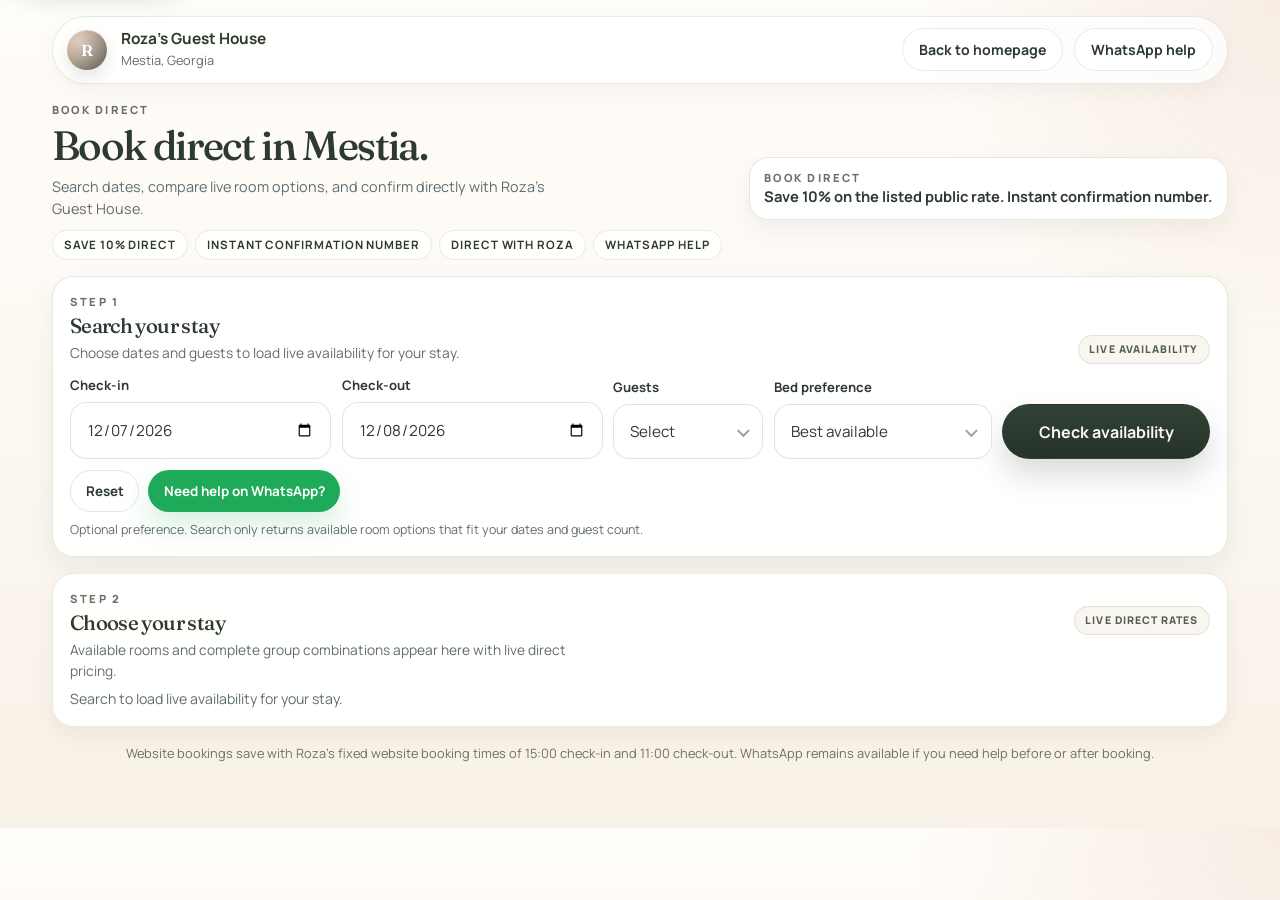
==== commit 66113a29: "Improve group booking, privacy and room images" ====
--- a/book.html
+++ b/book.html
@@ -55,7 +55,26 @@
       --shadow-card: 0 10px 24px rgba(18,26,20,0.06);
     }
 
-    * { box-sizing: border-box; }
+    * { box-sizing: border-box; }
+
+    .skip-link {
+      position: fixed;
+      z-index: 10000;
+      top: 0.75rem;
+      left: 0.75rem;
+      transform: translateY(-160%);
+      border-radius: 999px;
+      background: var(--forest-deep);
+      color: #fff;
+      padding: 0.75rem 1rem;
+      font-size: 0.875rem;
+      font-weight: 700;
+      text-decoration: none;
+      box-shadow: 0 10px 24px rgba(18,26,20,0.18);
+      transition: transform 0.2s ease;
+    }
+
+    .skip-link:focus { transform: translateY(0); }
 
     html {
       -webkit-text-size-adjust: 100%;
@@ -483,6 +502,45 @@
       flex-basis: 100%;
     }
 
+    .group-stay-panel {
+      display: grid;
+      grid-template-columns: minmax(0, 1fr) minmax(11rem, 0.38fr);
+      gap: 1rem;
+      align-items: end;
+      margin-top: 0.75rem;
+      border: 1px solid rgba(188,122,76,0.18);
+      border-radius: 1.15rem;
+      background:
+        linear-gradient(135deg, rgba(253,248,242,0.98), rgba(247,242,232,0.9)),
+        radial-gradient(circle at top right, rgba(188,122,76,0.12), transparent 46%);
+      padding: 0.95rem 1rem;
+    }
+
+    .group-stay-kicker {
+      display: block;
+      color: var(--sun);
+      font-size: 0.64rem;
+      font-weight: 800;
+      letter-spacing: 0.14em;
+      text-transform: uppercase;
+    }
+
+    .group-stay-title {
+      display: block;
+      margin-top: 0.18rem;
+      color: var(--forest);
+      font-family: Georgia, serif;
+      font-size: 1.08rem;
+      line-height: 1.22;
+    }
+
+    .group-stay-copy {
+      margin: 0.28rem 0 0;
+      color: var(--slate);
+      font-size: 0.82rem;
+      line-height: 1.5;
+    }
+
     .helper-copy {
       color: var(--slate);
       font-size: 0.78rem;
@@ -674,6 +732,52 @@
       background: rgba(255,251,248,0.96);
     }
 
+    .room-combination-card {
+      border-color: rgba(188,122,76,0.2);
+      background:
+        linear-gradient(145deg, rgba(255,253,249,0.99), rgba(251,246,237,0.97)),
+        radial-gradient(circle at top right, rgba(188,122,76,0.11), transparent 44%);
+    }
+
+    .room-combination-card .product-layout {
+      grid-template-columns: minmax(0, 1fr) minmax(11.5rem, 13.5rem);
+    }
+
+    .room-combination-card .product-main {
+      background: rgba(255,255,255,0.68);
+    }
+
+    .combination-rooms {
+      display: grid;
+      gap: 0.5rem;
+      margin-top: 0.85rem;
+    }
+
+    .combination-room {
+      display: flex;
+      align-items: flex-start;
+      justify-content: space-between;
+      gap: 0.75rem;
+      border: 1px solid rgba(36,69,49,0.1);
+      border-radius: 0.85rem;
+      background: rgba(255,255,255,0.72);
+      padding: 0.65rem 0.75rem;
+    }
+
+    .combination-room strong {
+      display: block;
+      color: var(--forest);
+      font-size: 0.82rem;
+      line-height: 1.35;
+    }
+
+    .combination-room span {
+      color: var(--slate);
+      font-size: 0.72rem;
+      line-height: 1.4;
+      text-align: right;
+    }
+
     .product-layout {
       display: grid;
       gap: 0.7rem;
@@ -1421,6 +1525,7 @@
     @media (max-width: 1139px) {
       .intro-grid,
       .search-grid,
+      .group-stay-panel,
       .summary-strip,
       .guest-grid,
       .selected-summary-facts,
@@ -1439,10 +1544,11 @@
       }
     }
 
-    @media (max-width: 899px) {
-      .product-layout {
-        grid-template-columns: 1fr;
-      }
+    @media (max-width: 899px) {
+      .product-layout,
+      .room-combination-card .product-layout {
+        grid-template-columns: 1fr;
+      }
 
       .product-image {
         min-height: 7rem;
@@ -1453,8 +1559,17 @@
       }
     }
 
-    @media (max-width: 767px) {
-      .page-topbar,
+    @media (max-width: 767px) {
+      .combination-room {
+        flex-direction: column;
+        gap: 0.25rem;
+      }
+
+      .combination-room span {
+        text-align: left;
+      }
+
+      .page-topbar,
       .page-shell {
         padding-left: 1rem;
         padding-right: 1rem;
@@ -1507,7 +1622,8 @@
     }
   </style>
 </head>
-<body>
+<body>
+  <a class="skip-link" href="#main-content">Skip to main content</a>
   <header class="page-topbar">
     <div class="page-topbar-inner">
       <a href="index.html" class="brand-link">
@@ -1525,7 +1641,7 @@
     </div>
   </header>
 
-  <main class="page-shell">
+  <main id="main-content" class="page-shell">
     <section class="page-intro">
       <div class="intro-grid">
         <div>
@@ -1561,8 +1677,9 @@
     </section>
 
     <form id="availability-form" class="booking-shell">
-      <input id="room_type" name="room_type" type="hidden" />
-      <input id="sellable_product_id" name="sellable_product_id" type="hidden" />
+      <input id="room_type" name="room_type" type="hidden" />
+      <input id="sellable_product_id" name="sellable_product_id" type="hidden" />
+      <input id="room_combination" name="room_combination" type="hidden" />
       <input id="website_url" name="website_url" type="text" tabindex="-1" autocomplete="off" aria-hidden="true" class="booking-honeypot" />
       <input id="client_session_id" name="client_session_id" type="hidden" />
       <input id="form_started_at" name="form_started_at" type="hidden" />
@@ -1597,6 +1714,8 @@
                 <option>2</option>
                 <option>3</option>
                 <option>4</option>
+                <option>5</option>
+                <option value="group">6+ &mdash; Group stay</option>
               </select>
             </span>
           </label>
@@ -1611,6 +1730,18 @@
           <button id="availability-check" type="button" class="booking-button">Check availability</button>
         </div>
 
+        <div id="group-stay-panel" class="group-stay-panel hidden">
+          <div>
+            <span class="group-stay-kicker">Group stay</span>
+            <strong class="group-stay-title">One booking for your whole group</strong>
+            <p class="group-stay-copy">Tell us your exact group size to see complete live room combinations. Choose once, review one total and confirm the whole stay in one booking.</p>
+          </div>
+          <label class="field-group">
+            <span class="field-label">Total number of guests</span>
+            <input id="group_guest_count" name="group_guest_count" type="number" inputmode="numeric" min="6" max="20" step="1" class="field-input" placeholder="e.g. 8" disabled />
+          </label>
+        </div>
+
         <div class="search-actions">
           <button id="reset-search" type="button" class="booking-button-secondary">Reset</button>
           <button id="whatsapp-submit" type="button" class="booking-button-whatsapp">Need help on WhatsApp?</button>
@@ -1620,16 +1751,16 @@
         <div id="availability-result" class="notice hidden" aria-live="polite"></div>
       </section>
 
-      <section class="booking-card">
+      <section id="availability-products-section" class="booking-card">
         <div id="availability-products-intro" aria-live="polite">
           <div class="section-head">
             <div>
               <p class="eyebrow">Step 2</p>
-              <h2 class="section-title">Choose a room option</h2>
+              <h2 class="section-title">Choose your stay</h2>
             </div>
             <span class="section-tag">Live direct rates</span>
           </div>
-          <p class="section-copy">Available room options for your stay appear here with live direct pricing.</p>
+          <p class="section-copy">Available rooms and complete group combinations appear here with live direct pricing.</p>
           <p id="availability-results-meta" class="results-meta">Search to load live availability for your stay.</p>
         </div>
 
@@ -1641,7 +1772,7 @@
           <div>
             <p class="eyebrow">Step 3</p>
             <h2 class="section-title">Complete booking</h2>
-            <p class="section-copy">Review your room and enter the final guest details to confirm.</p>
+            <p class="section-copy">Review your room or complete room combination, then enter the final guest details to confirm.</p>
           </div>
           <span class="section-tag">Final step</span>
         </div>
@@ -1649,7 +1780,7 @@
         <div id="selected-product-summary" class="selected-summary">
           <span class="selected-summary-label">Selected room</span>
           <strong>No room selected yet</strong>
-          <p>Select a room option above to unlock the final confirmation fields.</p>
+          <p>Select a stay option above to unlock the final confirmation fields.</p>
         </div>
 
         <div class="booking-extras">
@@ -1827,8 +1958,9 @@
     const DEPLOYMENT_ENV = "production";
     const EXPECTED_BACKEND_URL = BACKEND_URL;
     const BACKEND_URL_CHECK_NOTE = "Roza booking backend deployment guard";
-    const PUBLIC_MAX_STAY_NIGHTS = 30;
-    const PUBLIC_MAX_LOOKAHEAD_DAYS = 365;
+    const PUBLIC_MAX_STAY_NIGHTS = 30;
+    const PUBLIC_MAX_LOOKAHEAD_DAYS = 365;
+    const PUBLIC_MAX_GROUP_GUESTS = 20;
 
     const BED_PREFERENCE_DEFINITIONS = [
       { value: "Best available", label: "Best available" },
@@ -1841,15 +1973,19 @@
     const checkIn = document.getElementById("check_in");
     const checkOut = document.getElementById("check_out");
     const guests = document.getElementById("guests");
+    const groupStayPanel = document.getElementById("group-stay-panel");
+    const groupGuestCount = document.getElementById("group_guest_count");
     const bedSetup = document.getElementById("bed_setup");
     const bedSetupHelper = document.getElementById("bed-setup-helper");
-    const roomType = document.getElementById("room_type");
-    const sellableProductField = document.getElementById("sellable_product_id");
+    const roomType = document.getElementById("room_type");
+    const sellableProductField = document.getElementById("sellable_product_id");
+    const roomCombinationField = document.getElementById("room_combination");
     const websiteUrlField = document.getElementById("website_url");
     const clientSessionIdField = document.getElementById("client_session_id");
     const formStartedAtField = document.getElementById("form_started_at");
     const availabilityCheck = document.getElementById("availability-check");
     const availabilityResult = document.getElementById("availability-result");
+    const availabilityProductsSection = document.getElementById("availability-products-section");
     const availabilityProductsIntro = document.getElementById("availability-products-intro");
     const availabilityProducts = document.getElementById("availability-products");
     const availabilityResultsMeta = document.getElementById("availability-results-meta");
@@ -1918,12 +2054,14 @@
     // three-guest products represent different room layouts.
     const PRODUCT_GALLERIES = {
       CLASSIC_2: [
-        { src: "assets/images/optimized/classic-double-room.webp", alt: "Classic Room for up to two guests at Roza's Guest House" }
+        { src: "assets/images/optimized/classic-double-room.webp", alt: "Classic Room for up to two guests at Roza's Guest House" },
+        { src: "assets/images/optimized/classic-shared-shower.webp", alt: "Shared shower and WC for Classic Room guests at Roza's Guest House" },
+        { src: "assets/images/optimized/classic-shared-washbasin.webp", alt: "Shared washbasin and amenities for Classic Room guests at Roza's Guest House" }
       ],
       PEAKMV_2: [
         { src: "assets/images/optimized/peak-mountain-view-towers.webp", alt: "Peak Mountain View double room with a view of Mestia's towers" },
-        { src: "Peack Mountain View/IMG_9157.PNG", alt: "Peak Mountain View twin room for two guests" },
-        { src: "Peack Mountain View/IMG_9127.PNG", alt: "Peak Mountain View two-guest room layout" }
+        { src: "assets/images/optimized/peak-mountain-view-twin.webp", alt: "Peak Mountain View twin room for two guests" },
+        { src: "assets/images/optimized/peak-mountain-view-two-guest.webp", alt: "Peak Mountain View two-guest room layout" }
       ],
       PEAKMV_3: [
         { src: "assets/images/optimized/peak-mountain-view-triple.webp", alt: "Peak Mountain View room for three guests" }
@@ -1937,14 +2075,14 @@
         { src: "assets/images/optimized/peak-balcony-triple-alt.webp", alt: "Alternate layout of the Peak Mountain View balcony room for three guests" }
       ],
       COTTAGE_4: [
-        { src: "cottage refined/IMG_9193.PNG", alt: "Peak Cottage lounge with mountain view" },
-        { src: "Cottage/IMG_9181.PNG", alt: "Peak Cottage bedroom with mountain view" },
-        { src: "Cottage/IMG_9183.PNG", alt: "Peak Cottage twin sleeping area" },
-        { src: "Cottage/IMG_9184.PNG", alt: "Peak Cottage kitchen and dining area" },
-        { src: "Cottage/IMG_9179.PNG", alt: "Peak Cottage private deck" },
-        { src: "Cottage/IMG_9190.PNG", alt: "Peak Cottage living area" },
+        { src: "assets/images/optimized/peak-cottage-lounge.webp", alt: "Peak Cottage lounge with mountain view" },
+        { src: "assets/images/optimized/peak-cottage-bedroom.webp", alt: "Peak Cottage bedroom with mountain view" },
+        { src: "assets/images/optimized/peak-cottage-twin.webp", alt: "Peak Cottage twin sleeping area" },
+        { src: "assets/images/optimized/peak-cottage-kitchen.webp", alt: "Peak Cottage kitchen and dining area" },
+        { src: "assets/images/optimized/peak-cottage-deck.webp", alt: "Peak Cottage private deck" },
+        { src: "assets/images/optimized/peak-cottage-living.webp", alt: "Peak Cottage living area" },
         { src: "assets/images/optimized/peak-cottage-bathroom.webp", alt: "Peak Cottage private shower" },
-        { src: "Cottage/IMG_9177.PNG", alt: "Two Peak Cottages at Roza's Guest House" }
+        { src: "assets/images/optimized/peak-cottage-exterior.webp", alt: "Two Peak Cottages at Roza's Guest House" }
       ]
     };
 
@@ -1953,38 +2091,44 @@
     // those known files to the audited optimized equivalents so guests do not
     // see duplicate versions of the same photo in a gallery.
     const PRODUCT_LEGACY_IMAGE_ALIASES = {
-      "Classic/classic double .png": "assets/images/optimized/classic-double-room.webp",
-      "Peack Mountain View/IMG_9124.PNG": "assets/images/optimized/peak-mountain-view-towers.webp",
-      "Peack Mountain View/peak triple .png": "assets/images/optimized/peak-mountain-view-triple.webp",
-      "Peack Mountain View with Balcony/peak double 2.png": "assets/images/optimized/peak-balcony-double.webp",
-      "Peack Mountain View with Balcony/Premium Triple .png": "assets/images/optimized/peak-balcony-triple.webp"
+      "classic double ": "assets/images/optimized/classic-double-room.webp",
+      "img_9124": "assets/images/optimized/peak-mountain-view-towers.webp",
+      "peak triple ": "assets/images/optimized/peak-mountain-view-triple.webp",
+      "peak double 2": "assets/images/optimized/peak-balcony-double.webp",
+      "premium triple ": "assets/images/optimized/peak-balcony-triple.webp"
     };
 
     function normalizeProductImageSource(src) {
       const value = String(src || "").trim();
-      return PRODUCT_LEGACY_IMAGE_ALIASES[value] || value;
+      const fileName = value.replace(/\\/g, "/").split("/").pop().toLowerCase();
+      const fileStem = fileName.replace(/\.(?:png|jpe?g|webp)$/i, "");
+      return PRODUCT_LEGACY_IMAGE_ALIASES[fileStem] || value;
     }
 
     const IMAGE_DIMENSIONS = {
-      "Peack Mountain View/IMG_9127.PNG": { width: 896, height: 1195 },
-      "Peack Mountain View/IMG_9157.PNG": { width: 896, height: 1195 },
-      "Cottage/IMG_9177.PNG": { width: 895, height: 1061 },
-      "cottage refined/IMG_9193.PNG": { width: 896, height: 1195 },
-      "Cottage/IMG_9181.PNG": { width: 896, height: 1195 },
-      "Cottage/IMG_9183.PNG": { width: 896, height: 1195 },
-      "Cottage/IMG_9184.PNG": { width: 896, height: 1195 },
-      "Cottage/IMG_9179.PNG": { width: 896, height: 1195 },
-      "Cottage/IMG_9190.PNG": { width: 896, height: 1195 },
       "assets/images/optimized/classic-double-room.webp": { width: 1200, height: 1600 },
+      "assets/images/optimized/classic-shared-shower.webp": { width: 896, height: 1195 },
+      "assets/images/optimized/classic-shared-washbasin.webp": { width: 896, height: 1195 },
       "assets/images/optimized/peak-mountain-view-towers.webp": { width: 896, height: 1195 },
+      "assets/images/optimized/peak-mountain-view-twin.webp": { width: 896, height: 1195 },
+      "assets/images/optimized/peak-mountain-view-two-guest.webp": { width: 896, height: 1195 },
       "assets/images/optimized/peak-mountain-view-double.webp": { width: 1200, height: 1600 },
       "assets/images/optimized/peak-mountain-view-triple.webp": { width: 1200, height: 1600 },
       "assets/images/optimized/peak-balcony-double.webp": { width: 1200, height: 1600 },
       "assets/images/optimized/peak-balcony-twin.webp": { width: 1200, height: 1600 },
       "assets/images/optimized/peak-balcony-triple.webp": { width: 1200, height: 1600 },
       "assets/images/optimized/peak-balcony-triple-alt.webp": { width: 1200, height: 1600 },
+      "assets/images/optimized/peak-cottage-lounge.webp": { width: 896, height: 1195 },
+      "assets/images/optimized/peak-cottage-exterior.webp": { width: 895, height: 1061 },
+      "assets/images/optimized/peak-cottage-bedroom.webp": { width: 896, height: 1195 },
+      "assets/images/optimized/peak-cottage-twin.webp": { width: 896, height: 1195 },
+      "assets/images/optimized/peak-cottage-kitchen.webp": { width: 896, height: 1195 },
+      "assets/images/optimized/peak-cottage-deck.webp": { width: 896, height: 1195 },
+      "assets/images/optimized/peak-cottage-living.webp": { width: 896, height: 1195 },
       "assets/images/optimized/peak-cottage-bathroom.webp": { width: 1200, height: 1600 }
-    };
+    };
+
+    const RESPONSIVE_ROOM_IMAGE_SOURCES = new Set(Object.keys(IMAGE_DIMENSIONS));
 
     function getOrCreateClientSessionId() {
       try {
@@ -2049,28 +2193,44 @@
       }[character]));
     }
 
-    function getKnownImageDimensions(src) {
-      return IMAGE_DIMENSIONS[String(src || "").trim()] || null;
-    }
-
-    function applyKnownImageDimensions(image, src) {
-      if (!image) return;
-      const dimensions = getKnownImageDimensions(src);
-      if (!dimensions) {
-        image.removeAttribute("width");
-        image.removeAttribute("height");
-        return;
-      }
-      image.width = dimensions.width;
-      image.height = dimensions.height;
-    }
-
-    function renderKnownImageAttributes(src, sizes) {
-      const dimensions = getKnownImageDimensions(src);
-      const sizeAttributes = dimensions ? ` width="${dimensions.width}" height="${dimensions.height}"` : "";
-      const sizesAttribute = sizes ? ` sizes="${escapeHtml(sizes)}"` : "";
-      return `${sizeAttributes}${sizesAttribute}`;
-    }
+    function getKnownImageDimensions(src) {
+      return IMAGE_DIMENSIONS[String(src || "").trim()] || null;
+    }
+
+    function getKnownImageSrcset(src) {
+      const value = String(src || "").trim();
+      const dimensions = getKnownImageDimensions(value);
+      if (!dimensions || !RESPONSIVE_ROOM_IMAGE_SOURCES.has(value) || !/\.webp$/i.test(value)) return "";
+      return `${value.replace(/\.webp$/i, "-480.webp")} 480w, ${value} ${dimensions.width}w`;
+    }
+
+    function applyKnownImageDimensions(image, src, sizes) {
+      if (!image) return;
+      const dimensions = getKnownImageDimensions(src);
+      if (!dimensions) {
+        image.removeAttribute("width");
+        image.removeAttribute("height");
+        image.removeAttribute("srcset");
+        image.removeAttribute("sizes");
+        return;
+      }
+      image.width = dimensions.width;
+      image.height = dimensions.height;
+      const srcset = getKnownImageSrcset(src);
+      if (srcset) image.srcset = srcset;
+      else image.removeAttribute("srcset");
+      if (sizes) image.sizes = sizes;
+      else image.removeAttribute("sizes");
+    }
+
+    function renderKnownImageAttributes(src, sizes) {
+      const dimensions = getKnownImageDimensions(src);
+      const sizeAttributes = dimensions ? ` width="${dimensions.width}" height="${dimensions.height}"` : "";
+      const srcset = getKnownImageSrcset(src);
+      const srcsetAttribute = srcset ? ` srcset="${escapeHtml(srcset)}"` : "";
+      const sizesAttribute = sizes ? ` sizes="${escapeHtml(sizes)}"` : "";
+      return `${sizeAttributes}${srcsetAttribute}${sizesAttribute}`;
+    }
 
     function toLocalIso(date) {
       const offsetDate = new Date(date.getTime() - date.getTimezoneOffset() * 60000);
@@ -2195,6 +2355,32 @@
       return normalizeBedPreferenceValue(value) === "Triple" ? "Triple / Family" : (normalizeBedPreferenceValue(value) || "Best available");
     }
 
+    function isGroupStaySelected() {
+      return Boolean(guests && guests.value === "group");
+    }
+
+    function getRequestedGuestCountValue() {
+      if (isGroupStaySelected()) {
+        return groupGuestCount ? String(groupGuestCount.value || "").trim() : "";
+      }
+      return guests ? String(guests.value || "").trim() : "";
+    }
+
+    function syncGroupStayUi() {
+      const isGroupStay = isGroupStaySelected();
+      if (groupStayPanel) groupStayPanel.classList.toggle("hidden", !isGroupStay);
+      if (groupGuestCount) {
+        groupGuestCount.disabled = !isGroupStay;
+        groupGuestCount.required = isGroupStay;
+      }
+      if (availabilityProductsSection) availabilityProductsSection.classList.remove("hidden");
+      if (availabilityCheck && !availabilityBusy) {
+        const idleLabel = isGroupStay ? "Check group options" : "Check availability";
+        availabilityCheck.dataset.idleLabel = idleLabel;
+        availabilityCheck.textContent = idleLabel;
+      }
+    }
+
     function getAllowedBedPreferences(guestCount) {
       if (guestCount >= 4) return ["Best available"];
       if (guestCount === 3) return ["Best available", "Triple"];
@@ -2203,7 +2389,7 @@
 
     function renderBedPreferenceOptions(selectedValue) {
       if (!bedSetup) return;
-      const guestCount = Number(guests && guests.value ? guests.value : 0);
+      const guestCount = Number(getRequestedGuestCountValue() || (isGroupStaySelected() ? 6 : 0));
       const allowed = getAllowedBedPreferences(guestCount);
       const current = normalizeBedPreferenceValue(selectedValue || bedSetup.value || "Best available");
       const safeValue = allowed.includes(current) ? current : "Best available";
@@ -2216,8 +2402,12 @@
       bedSetup.setAttribute("aria-disabled", bedSetup.disabled ? "true" : "false");
 
       if (bedSetupHelper) {
-        if (guestCount >= 4) {
-          bedSetupHelper.textContent = "For 4 guests, the search focuses on the valid Peak Cottage option.";
+        if (isGroupStaySelected()) {
+          bedSetupHelper.textContent = "Enter the exact group size above to compare complete live room combinations with one total.";
+        } else if (guestCount === 5) {
+          bedSetupHelper.textContent = "For 5 guests, the search combines two suitable rooms into one direct booking.";
+        } else if (guestCount === 4) {
+          bedSetupHelper.textContent = "For 4 guests, compare the Peak Cottage with complete two-room combinations.";
         } else if (guestCount === 3) {
           bedSetupHelper.textContent = "For 3 guests, Best available or Triple / Family keeps results aligned with valid 3-guest room options.";
         } else {
@@ -2240,7 +2430,7 @@
       return {
         checkIn: readDateInputValue(checkIn),
         checkOut: readDateInputValue(checkOut),
-        guests: guests ? String(guests.value || "").trim() : "",
+        guests: getRequestedGuestCountValue(),
         bedSetup: normalizeBedPreferenceValue(bedSetup ? bedSetup.value : "Best available")
       };
     }
@@ -2266,11 +2456,12 @@
       };
     }
 
-    function buildStayPayload() {
-      return Object.assign({}, buildSearchPayload(), {
-        room_type: roomType ? roomType.value : "",
-        sellable_product_id: sellableProductField ? sellableProductField.value : "",
-        website_url: websiteUrlField ? websiteUrlField.value : "",
+    function buildStayPayload() {
+      return Object.assign({}, buildSearchPayload(), {
+        room_type: roomType ? roomType.value : "",
+        sellable_product_id: sellableProductField ? sellableProductField.value : "",
+        room_combination: roomCombinationField ? roomCombinationField.value : "",
+        website_url: websiteUrlField ? websiteUrlField.value : "",
         form_started_at: formStartedAtField ? formStartedAtField.value : ""
       });
     }
@@ -2292,8 +2483,9 @@
 
     function buildWebsiteBookingPayload() {
       const breakfastOffer = getBreakfastOffer();
+      const selected = getSelectedProduct();
       return Object.assign({
-        action: "createWebsiteBooking",
+        action: selected && selected.kind === "combination" ? "createWebsiteGroupBooking" : "createWebsiteBooking",
         guest_name: guestName ? guestName.value.trim() : "",
         guest_phone: guestPhone ? guestPhone.value.trim() : "",
         guest_email: guestEmail ? guestEmail.value.trim() : "",
@@ -2379,11 +2571,12 @@
       return parsed.data || {};
     }
 
-    async function searchAvailabilityProductsOnline() {
-      return getFromBackend(Object.assign({
-        action: "searchAvailabilityProducts",
-        request_ts: String(Date.now())
-      }, buildSearchPayload()), "We could not check live availability right now.");
+    async function searchAvailabilityProductsOnline() {
+      const state = getCurrentStaySearchState();
+      return getFromBackend(Object.assign({
+        action: Number(state.guests || 0) >= 4 ? "searchAvailabilityCombinations" : "searchAvailabilityProducts",
+        request_ts: String(Date.now())
+      }, buildSearchPayload()), "We could not check live availability right now.");
     }
 
     function queueRequestSave(payload) {
@@ -2641,14 +2834,59 @@
       });
     }
 
-    function clearAvailabilityProducts() {
+    function clearAvailabilityProducts() {
       if (availabilityResultsMeta) {
         availabilityResultsMeta.textContent = "Search to load live availability for your stay.";
       }
       if (!availabilityProducts) return;
       availabilityProducts.className = "results-grid hidden";
-      availabilityProducts.innerHTML = "";
-    }
+      availabilityProducts.innerHTML = "";
+    }
+
+    function normalizeGroupCombinationProduct(combination) {
+      const rooms = Array.isArray(combination && combination.rooms) ? combination.rooms : [];
+      const roomCount = Math.max(1, Number(combination && combination.roomCount || rooms.length || 1));
+      const guestCount = Math.max(1, Number(combination && combination.totalGuests || getCurrentStaySearchState().guests || 1));
+      return {
+        kind: "combination",
+        productId: String(combination && combination.combinationId || ""),
+        combinationId: String(combination && combination.combinationId || ""),
+        productName: String(combination && combination.title || `${roomCount}-room stay`),
+        productLabel: String(combination && combination.title || `${roomCount}-room stay`),
+        productSummary: String(combination && combination.commercialNote || "A complete live room combination for your group."),
+        recommendationTag: String(combination && combination.recommendationTag || "Recommended"),
+        capacityLabel: `${guestCount} guests`,
+        bedSummary: `${roomCount} separate room${roomCount === 1 ? "" : "s"}`,
+        roomCount,
+        totalGuests: guestCount,
+        allEnsuite: Boolean(combination && combination.allEnsuite),
+        rooms,
+        availableRooms: roomCount,
+        available: true,
+        bookable: true,
+        buttonLabel: "Choose this combination",
+        availabilityLabel: String(combination && combination.recommendationTag || "Available"),
+        availabilityTone: "available",
+        estimatedPrice: combination && combination.estimatedPrice,
+        directPrice: combination && combination.directPrice,
+        comparisonPrice: combination && combination.comparisonPrice,
+        publicReferencePrice: combination && combination.publicReferencePrice,
+        savingsAmount: combination && combination.savingsAmount,
+        savingsPercentage: combination && combination.savingsPercentage,
+        savingsLabel: String(combination && combination.savingsLabel || ""),
+        nights: Number(combination && combination.nights || 0),
+        currency: String(combination && combination.currency || "EUR")
+      };
+    }
+
+    function normalizeAvailabilityResultProducts(result) {
+      if (result && Array.isArray(result.combinations)) {
+        result.products = result.combinations.map(normalizeGroupCombinationProduct);
+        result.availableProductCount = result.products.length;
+        result.unavailableProductCount = 0;
+      }
+      return result;
+    }
 
     function isProductBookable(product) {
       if (!product) return false;
@@ -2802,14 +3040,14 @@
       if (bookingPriceBreakdown) {
         if (!summary) {
           bookingPriceBreakdown.innerHTML = `
-            <div class="price-breakdown-row"><dt>Room</dt><dd>Choose a room</dd></div>
+            <div class="price-breakdown-row"><dt>Stay</dt><dd>Choose an option</dd></div>
             <div class="price-breakdown-row"><dt>Breakfast</dt><dd>Not added</dd></div>
             <div class="price-breakdown-row"><dt>Taxes and fees</dt><dd>Included</dd></div>
             <div class="price-breakdown-row total"><dt>Grand total</dt><dd>—</dd></div>
           `;
         } else {
           bookingPriceBreakdown.innerHTML = `
-            <div class="price-breakdown-row"><dt>Room (${summary.nights} night${summary.nights === 1 ? "" : "s"})</dt><dd>${escapeHtml(formatCurrency(summary.roomTotal, summary.currency))}</dd></div>
+            <div class="price-breakdown-row"><dt>${selected && selected.kind === "combination" ? "Rooms" : "Room"} (${summary.nights} night${summary.nights === 1 ? "" : "s"})</dt><dd>${escapeHtml(formatCurrency(summary.roomTotal, summary.currency))}</dd></div>
             <div class="price-breakdown-row"><dt>${isBreakfastSelected() ? "Breakfast (full stay)" : "Breakfast"}</dt><dd>${isBreakfastSelected() ? escapeHtml(formatCurrency(summary.breakfastTotal, summary.currency)) : "Not added"}</dd></div>
             <div class="price-breakdown-row"><dt>Taxes and fees</dt><dd>Included</dd></div>
             <div class="price-breakdown-row total"><dt>Grand total</dt><dd>${escapeHtml(formatCurrency(summary.grandTotal, summary.currency))}</dd></div>
@@ -2842,12 +3080,32 @@
     function updateSelectedProductSummary() {
       if (!selectedProductSummary) return;
       const selected = getSelectedProduct();
-      if (!selected) {
-        selectedProductSummary.innerHTML = "<span class=\"selected-summary-label\">Selected room</span><strong>No room selected yet</strong><p>Select a room option above to unlock the final confirmation fields.</p>";
-        return;
-      }
-
-      const nights = Math.max(0, Number(selected.nights || 0));
+      if (!selected) {
+        selectedProductSummary.innerHTML = "<span class=\"selected-summary-label\">Selected stay</span><strong>No option selected yet</strong><p>Select a stay option above to unlock the final confirmation fields.</p>";
+        return;
+      }
+
+      if (selected.kind === "combination") {
+        const nights = Math.max(0, Number(selected.nights || 0));
+        const totalPrice = selected.estimatedPrice != null ? formatCurrency(selected.estimatedPrice, selected.currency) : "Price unavailable";
+        const roomLabels = (Array.isArray(selected.rooms) ? selected.rooms : []).map((room) =>
+          `${room.productLabel || room.roomTypeName || "Room"} · ${room.guests || ""} guest${Number(room.guests || 0) === 1 ? "" : "s"}`
+        );
+        selectedProductSummary.innerHTML = `
+          <span class="selected-summary-label">Selected group stay</span>
+          <strong>${escapeHtml(selected.productLabel || "Room combination")}</strong>
+          <p>${escapeHtml(roomLabels.join(" + "))}</p>
+          <div class="selected-summary-facts">
+            <div class="selected-summary-fact"><small>Complete stay price</small><strong>${escapeHtml(totalPrice)}</strong></div>
+            <div class="selected-summary-fact"><small>Stay</small><strong>${nights} night${nights === 1 ? "" : "s"}</strong></div>
+            <div class="selected-summary-fact"><small>Rooms</small><strong>${selected.roomCount} room${selected.roomCount === 1 ? "" : "s"}</strong></div>
+            <div class="selected-summary-fact"><small>Guests</small><strong>${selected.totalGuests} guests</strong></div>
+          </div>
+        `;
+        return;
+      }
+
+      const nights = Math.max(0, Number(selected.nights || 0));
       const totalPrice = selected.estimatedPrice != null ? formatCurrency(selected.estimatedPrice, selected.currency) : "Price unavailable";
       const savingDisplay = getDirectSavingDisplay(selected);
       const bedSummary = selected.bedSummary || selected.bedSetup || "Best available";
@@ -2888,6 +3146,7 @@
       bookingState.selectedProductLabel = "";
       if (roomType) roomType.value = "";
       if (sellableProductField) sellableProductField.value = "";
+      if (roomCombinationField) roomCombinationField.value = "";
       resetBookingExtras();
       updateBookingSummary();
     }
@@ -2995,7 +3254,7 @@
       roomGalleryImage.src = current.src;
       roomGalleryImage.alt = current.alt || "";
       roomGalleryImage.decoding = "async";
-      applyKnownImageDimensions(roomGalleryImage, current.src);
+      applyKnownImageDimensions(roomGalleryImage, current.src, "(max-width: 767px) 100vw, 72vw");
       if (roomGalleryTitle) {
         roomGalleryTitle.textContent = current.title || "Room photos";
       }
@@ -3013,6 +3272,8 @@
       roomGallery.setAttribute("aria-hidden", "true");
       if (roomGalleryImage) {
         roomGalleryImage.removeAttribute("src");
+        roomGalleryImage.removeAttribute("srcset");
+        roomGalleryImage.removeAttribute("sizes");
         roomGalleryImage.alt = "";
       }
       activeGalleryImages = [];
@@ -3086,18 +3347,61 @@
       }
     }
 
+    function renderGroupCombinationCard(product, isSelected) {
+      const rooms = Array.isArray(product.rooms) ? product.rooms : [];
+      const totalPrice = product.estimatedPrice != null ? formatCurrency(product.estimatedPrice, product.currency) : "Price unavailable";
+      const savingDisplay = getDirectSavingDisplay(product);
+      const roomMarkup = rooms.map((room, index) => `
+        <div class="combination-room">
+          <strong>Room ${index + 1}: ${escapeHtml(room.productLabel || room.roomTypeName || "Room")}</strong>
+          <span>${escapeHtml(String(room.guests || ""))} guest${Number(room.guests || 0) === 1 ? "" : "s"}${room.bedSummary ? ` · ${escapeHtml(room.bedSummary)}` : ""}</span>
+        </div>
+      `).join("");
+      return `
+        <article class="product-card room-combination-card ${isSelected ? "is-selected" : ""}">
+          <div class="product-layout">
+            <div class="product-main">
+              <div class="product-header"><span class="product-chip available">${escapeHtml(product.recommendationTag || "Recommended")}</span></div>
+              <h3 class="product-title">${escapeHtml(product.productLabel || "Group stay")}</h3>
+              <p class="product-copy">${escapeHtml(product.productSummary || "A complete live room combination for your group.")}</p>
+              <div class="combination-rooms">${roomMarkup}</div>
+              <div class="product-facts">
+                <div class="product-fact"><small>Rooms</small><strong>${product.roomCount} room${product.roomCount === 1 ? "" : "s"}</strong></div>
+                <div class="product-fact"><small>Group size</small><strong>${product.totalGuests} guests</strong></div>
+                <div class="product-fact"><small>Checkout</small><strong>One confirmation</strong></div>
+              </div>
+            </div>
+            <div class="product-side">
+              <div class="product-price-panel">
+                <span class="product-price-label">Complete direct stay</span>
+                ${savingDisplay ? `<div class="product-reference-price">${escapeHtml(savingDisplay.referencePrice)}</div>` : ""}
+                <div class="product-price">${escapeHtml(totalPrice)}</div>
+                ${savingDisplay ? `<div class="product-saving-label">${escapeHtml(savingDisplay.label)}</div>` : ""}
+                <p class="product-price-note">${product.nights} night${Number(product.nights) === 1 ? "" : "s"} · all rooms</p>
+              </div>
+              <button type="button" class="${isSelected ? "booking-button-secondary" : "booking-button"} product-select-button" data-product-select="${escapeHtml(product.productId || "")}">${isSelected ? "Selected" : "Choose this combination"}</button>
+            </div>
+          </div>
+        </article>
+      `;
+    }
+
     function renderAvailabilityProducts(products) {
       if (!availabilityProducts) return;
       Object.keys(renderedProductGalleries).forEach((key) => delete renderedProductGalleries[key]);
-      if (!Array.isArray(products) || !products.length) {
-        clearAvailabilityProducts();
-        return;
-      }
-
-      availabilityProducts.className = "results-grid";
-      availabilityProducts.innerHTML = products.map((product) => {
-        const isBookable = isProductBookable(product);
-        const isSelected = isBookable && String(product.productId || "") === String(bookingState.selectedProductId || "");
+      const safeProducts = Array.isArray(products) ? products : [];
+      if (!safeProducts.length) {
+        clearAvailabilityProducts();
+        return;
+      }
+
+      availabilityProducts.className = "results-grid";
+      availabilityProducts.innerHTML = safeProducts.map((product) => {
+        const isBookable = isProductBookable(product);
+        const isSelected = isBookable && String(product.productId || "") === String(bookingState.selectedProductId || "");
+        if (product.kind === "combination") {
+          return renderGroupCombinationCard(product, isSelected);
+        }
         const signal = buildAvailabilitySignal(product);
         const totalPrice = product.estimatedPrice != null ? formatCurrency(product.estimatedPrice, product.currency) : "";
         const nightlyPrice = product.nightlyPrice != null ? formatCurrency(product.nightlyPrice, product.currency) : "";
@@ -3165,11 +3469,13 @@
             </div>
           </article>
         `;
-      }).join("");
+      }).join("");
     }
 
     function buildWebsiteSuccessMessage(result) {
-      const bookingId = result && result.bookingId ? result.bookingId : "Pending confirmation number";
+      const bookingId = result && (result.confirmationId || result.groupBookingId || result.bookingId)
+        ? (result.confirmationId || result.groupBookingId || result.bookingId)
+        : "Pending confirmation number";
       const confirmation = result && result.guestConfirmation ? result.guestConfirmation : {};
       const email = guestEmail ? guestEmail.value.trim() : "";
       let message = "";
@@ -3204,7 +3510,18 @@
 
     function validateForm() {
       const state = getCurrentStaySearchState();
-      if (!state.checkIn || !state.checkOut || !state.guests) {
+      if (!state.checkIn || !state.checkOut) {
+        return "Please complete all required stay details before checking availability.";
+      }
+      if (isGroupStaySelected()) {
+        const groupSize = Number(state.guests);
+        if (!Number.isInteger(groupSize) || groupSize < 6) {
+          return "Please enter the exact number of guests in your group (6 or more).";
+        }
+        if (groupSize > PUBLIC_MAX_GROUP_GUESTS) {
+          return `Online group booking currently supports up to ${PUBLIC_MAX_GROUP_GUESTS} guests. Please continue on WhatsApp for a larger group.`;
+        }
+      } else if (!state.guests) {
         return "Please complete all required stay details before checking availability.";
       }
       return validatePublicStayDateBounds(state.checkIn, state.checkOut);
@@ -3268,12 +3585,19 @@
       resetBookingExtras();
       bookingState.selectedProductId = selected.productId || "";
       bookingState.selectedProductLabel = selected.productLabel || selected.productName || "";
-      if (roomType) roomType.value = selected.roomTypeId || "";
-      if (sellableProductField) sellableProductField.value = selected.productId || "";
+      if (selected.kind === "combination") {
+        if (roomType) roomType.value = "";
+        if (sellableProductField) sellableProductField.value = "";
+        if (roomCombinationField) roomCombinationField.value = selected.combinationId || selected.productId || "";
+      } else {
+        if (roomType) roomType.value = selected.roomTypeId || "";
+        if (sellableProductField) sellableProductField.value = selected.productId || "";
+        if (roomCombinationField) roomCombinationField.value = "";
+      }
       renderAvailabilityProducts(products);
       syncWebsiteBookingStep();
       updateBookingSummary();
-      setFeedback(`Selected ${bookingState.selectedProductLabel}. Enter the final guest details below to complete the direct booking.`, "success");
+      setFeedback(`Selected ${bookingState.selectedProductLabel}. Enter the final guest details below to confirm the whole stay in one direct booking.`, "success");
       syncWebsiteSubmitState();
       moveToWebsiteBookingStep();
     }
@@ -3286,7 +3610,7 @@
         return null;
       }
 
-      setFeedback("", "");
+      setFeedback("", "");
       clearSelectedProduct();
       clearAvailabilityProducts();
       setAvailabilityCheckBusy(true);
@@ -3296,7 +3620,7 @@
       startAvailabilityProgressMessages();
 
       try {
-        const result = await searchAvailabilityProductsOnline();
+        const result = normalizeAvailabilityResultProducts(await searchAvailabilityProductsOnline());
         bookingState.availabilityChecked = true;
         bookingState.availabilityAvailable = Boolean(result.available);
         bookingState.availabilitySignature = buildAvailabilitySignature();
@@ -3307,9 +3631,12 @@
         const products = Array.isArray(result.products) ? result.products : [];
         const bookableCount = Number(result.availableProductCount != null ? result.availableProductCount : getBookableProductCount(products));
 
-        if (products.length) {
-          const details = [];
-          const metaBits = [`${bookableCount} bookable room option${bookableCount === 1 ? "" : "s"} found.`];
+        const isCombinationSearch = Number(getCurrentStaySearchState().guests || 0) >= 4;
+
+        if (products.length) {
+          const details = [];
+          const optionLabel = isCombinationSearch ? "complete stay option" : "bookable room option";
+          const metaBits = [`${bookableCount} ${optionLabel}${bookableCount === 1 ? "" : "s"} found.`];
           if (Number(result.nights) > 0) {
             metaBits.push(`${result.nights} night${Number(result.nights) === 1 ? "" : "s"}.`);
           }
@@ -3317,14 +3644,16 @@
             metaBits.push(`Bed preference treated as ${formatBedPreferenceLabel(result.bedSetupApplied)}.`);
             details.push(`<div>Bed preference was treated as <span class="font-semibold">${escapeHtml(formatBedPreferenceLabel(result.bedSetupApplied))}</span> for this guest count.</div>`);
           }
-          details.push(`<div>${escapeHtml(String(bookableCount))} room option${bookableCount === 1 ? "" : "s"} available to book.</div>`);
+          details.push(isCombinationSearch
+            ? `<div>${escapeHtml(String(bookableCount))} complete room combination${bookableCount === 1 ? "" : "s"} available with one checkout.</div>`
+            : `<div>${escapeHtml(String(bookableCount))} room option${bookableCount === 1 ? "" : "s"} available to book.</div>`);
           if (availabilityResultsMeta) {
             availabilityResultsMeta.textContent = metaBits.join(" ");
           }
-          renderAvailabilityProducts(products);
-          if (bookableCount > 0) {
-            setAvailabilityResult("Choose your room option to continue", "success", details.join(""));
-          } else {
+          renderAvailabilityProducts(products);
+          if (bookableCount > 0) {
+            setAvailabilityResult(isCombinationSearch ? "Choose your complete stay" : "Choose your room option to continue", "success", details.join(""));
+          } else {
             setAvailabilityResult(result.message || "Selected stay is not available online right now.", "error", "Unavailable room options are shown for context only.");
           }
         } else {
@@ -3340,13 +3669,13 @@
         syncWebsiteSubmitState();
         return result;
       } catch (availabilityError) {
-        console.warn("Availability check failed.", availabilityError);
-        resetBookingState();
-        if (availabilityProductsIntro) availabilityProductsIntro.classList.remove("hidden");
-        if (availabilityResultsMeta) {
-          availabilityResultsMeta.textContent = "We could not load live availability right now.";
-        }
-        setAvailabilityResult(availabilityError.message || "We could not check availability right now. Please continue on WhatsApp.", "error");
+        console.warn("Availability check failed.", availabilityError);
+        resetBookingState();
+        if (availabilityProductsIntro) availabilityProductsIntro.classList.remove("hidden");
+        if (availabilityResultsMeta) {
+          availabilityResultsMeta.textContent = "We could not load live availability right now.";
+        }
+        setAvailabilityResult(availabilityError.message || "We could not check availability right now. Please continue on WhatsApp.", "error");
         return null;
       } finally {
         clearAvailabilityProgressMessages();
@@ -3356,10 +3685,13 @@
 
     function buildAvailabilityMessage() {
       const state = getCurrentStaySearchState();
-      const room = bookingState.selectedProductLabel || "a suitable room";
       const from = formatDateForGuest(state.checkIn) || "[Check-in]";
       const to = formatDateForGuest(state.checkOut) || "[Check-out]";
       const guestCount = state.guests || "[Guests]";
+      if (isGroupStaySelected()) {
+        return `Hi Roza! We are a group of ${guestCount} people looking to stay from ${from} to ${to}. Could you please help us arrange the best combination of rooms in one booking request?`;
+      }
+      const room = bookingState.selectedProductLabel || "a suitable room";
       const preferredBedSetup = formatBedPreferenceLabel(state.bedSetup);
       const parts = [
         `Hi Roza! I'd like to check availability for the ${room} from ${from} to ${to} for ${guestCount} people. Preferred bed setup: ${preferredBedSetup}.`
@@ -3517,7 +3849,13 @@
 
       if (queryCheckIn) checkIn.value = queryCheckIn;
       if (queryCheckOut) checkOut.value = queryCheckOut;
-      if (queryGuests) guests.value = queryGuests;
+      if (queryGuests && Number(queryGuests) > 5) {
+        guests.value = "group";
+        if (groupGuestCount) groupGuestCount.value = queryGuests;
+      } else if (queryGuests) {
+        guests.value = queryGuests;
+      }
+      syncGroupStayUi();
       renderBedPreferenceOptions(queryBedSetup || "Best available");
       if (queryBedSetup) {
         const allowed = Array.from(bedSetup.options).map((option) => option.value);
@@ -3527,6 +3865,8 @@
 
     function resetSearchForm() {
       if (guests) guests.value = "";
+      if (groupGuestCount) groupGuestCount.value = "";
+      syncGroupStayUi();
       renderBedPreferenceOptions("Best available");
       if (guestName) guestName.value = "";
       if (guestPhone) guestPhone.value = "";
@@ -3541,15 +3881,20 @@
     }
 
     function handleSearchInputChange() {
+      syncGroupStayUi();
       renderBedPreferenceOptions(bedSetup ? bedSetup.value : "Best available");
       syncCheckOutMin();
       resetBookingState();
+      syncGroupStayUi();
+      if (isGroupStaySelected()) {
+        setAvailabilityResult("One booking for your whole group", "info", "Enter the exact number of guests, then choose Check group options to compare complete live room combinations.");
+      }
       setFeedback("", "");
       updateUrlFromSearchState();
       updateDirectLinks();
     }
 
-    const searchFields = [checkIn, checkOut, guests, bedSetup];
+    const searchFields = [checkIn, checkOut, guests, groupGuestCount, bedSetup];
     searchFields.forEach((field) => {
       if (!field) return;
       field.addEventListener("change", handleSearchInputChange);
@@ -3590,9 +3935,9 @@
       });
     }
 
-    if (availabilityProducts) {
-      availabilityProducts.addEventListener("click", (event) => {
-        const galleryTrigger = event.target.closest("[data-product-gallery]");
+    if (availabilityProducts) {
+      availabilityProducts.addEventListener("click", (event) => {
+        const galleryTrigger = event.target.closest("[data-product-gallery]");
         if (galleryTrigger) {
           const galleryKey = galleryTrigger.getAttribute("data-product-gallery") || "";
           const title = galleryTrigger.getAttribute("data-product-gallery-title") || "Room photos";
@@ -3678,11 +4023,14 @@
         if (!bookingState.availabilityAvailable) {
           setFeedback("This stay is not available to book online right now. Please continue on WhatsApp for alternatives.", "error");
           return;
-        }
-
-        const selectedProduct = getSelectedProduct();
-        if (!bookingState.selectedProductId || !roomType.value || !selectedProduct) {
-          setFeedback("Please choose one of the available room options before booking via website.", "error");
+        }
+
+        const selectedProduct = getSelectedProduct();
+        const hasSelectedBookingPayload = selectedProduct && selectedProduct.kind === "combination"
+          ? Boolean(roomCombinationField && roomCombinationField.value)
+          : Boolean(roomType && roomType.value && sellableProductField && sellableProductField.value);
+        if (!bookingState.selectedProductId || !selectedProduct || !hasSelectedBookingPayload) {
+          setFeedback("Please choose one of the available stay options before booking via website.", "error");
           return;
         }
 
@@ -3708,7 +4056,7 @@
             bookingState.availabilityChecked = true;
             bookingState.availabilityAvailable = false;
             bookingState.bookingComplete = false;
-            markProductUnavailable(rejectedProductId, "This room is no longer available for your selected dates. Please choose another room.");
+            markProductUnavailable(rejectedProductId, "This stay option is no longer available for your selected dates. Please choose another option.");
             clearSelectedProduct();
             const products = bookingState.lastAvailability && Array.isArray(bookingState.lastAvailability.products)
               ? bookingState.lastAvailability.products
@@ -3760,6 +4108,7 @@
     verifyBackendUrlForLaunch();
     setDateDefaults();
     applyQueryState();
+    syncGroupStayUi();
     syncCheckOutMin();
     if (bookingQueryPresent) {
       updateUrlFromSearchState();
@@ -3772,8 +4121,10 @@
     window.addEventListener("keydown", handleRoomGalleryKeydown);
 
     const initialState = getCurrentStaySearchState();
-    if (initialState.checkIn && initialState.checkOut && initialState.guests) {
-      checkLiveAvailability();
+    if (initialState.checkIn && initialState.checkOut && initialState.guests) {
+      checkLiveAvailability();
+    } else if (isGroupStaySelected()) {
+      setAvailabilityResult("One booking for your whole group", "info", "Enter the exact group size to compare complete live room combinations.");
     }
   </script>
 </body>
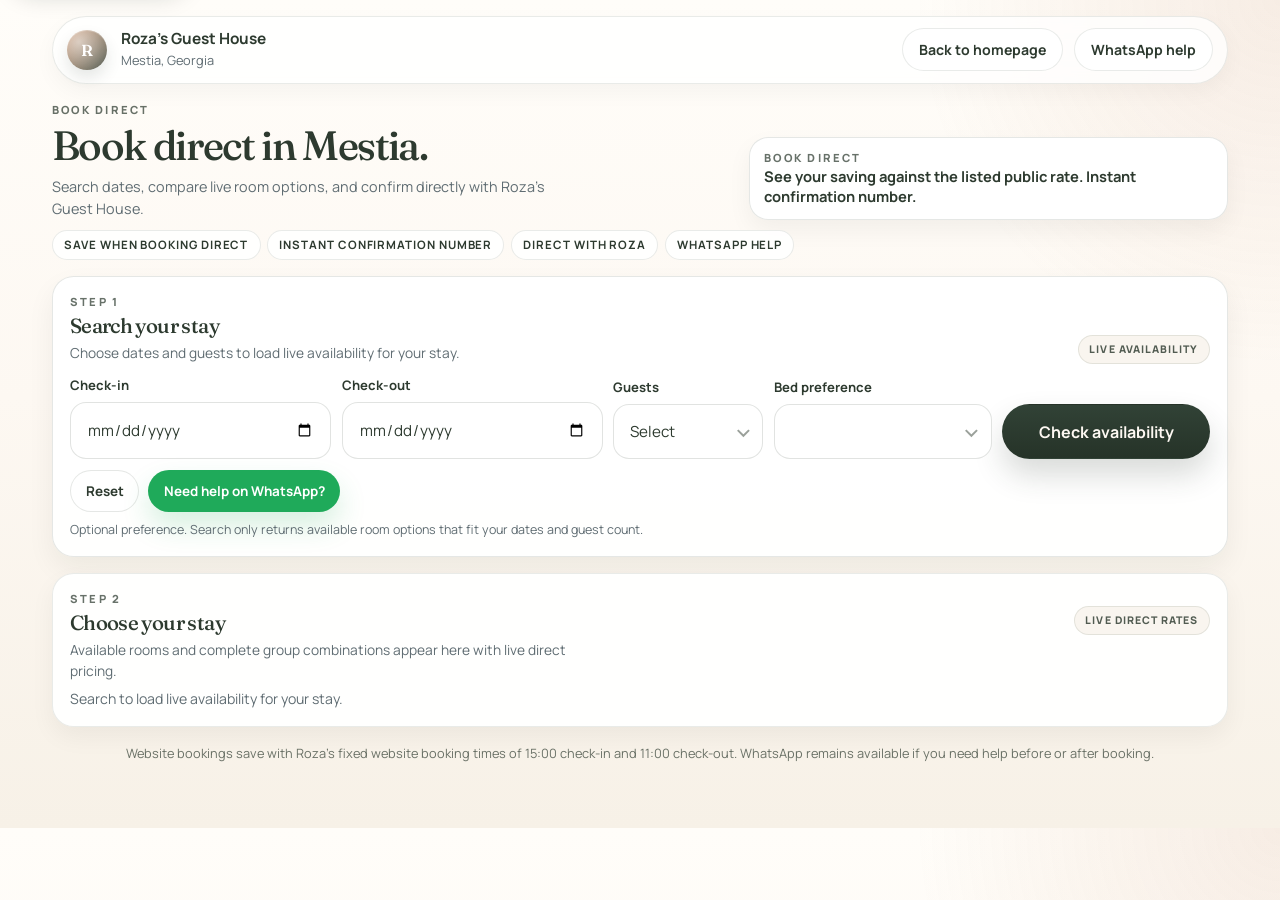
==== commit b231e3c6: "Add basic Cloudflare website statistics with privacy controls" ====
--- a/book.html
+++ b/book.html
@@ -10,7 +10,7 @@
   />
   <meta name="robots" content="index,follow,max-image-preview:large" />
   <meta name="theme-color" content="#2D3A2F" />
-  <link rel="canonical" href="https://www.rozaguesthouse.com/book.html" />
+  <link rel="canonical" href="https://roza-guest-house.github.io/rozas-mestia/book.html" />
   <meta property="og:type" content="website" />
   <meta property="og:locale" content="en_GB" />
   <meta property="og:site_name" content="Roza's Guest House" />
@@ -19,8 +19,8 @@
     property="og:description"
     content="Search live room products and confirm your direct booking with Roza's Guest House."
   />
-  <meta property="og:url" content="https://www.rozaguesthouse.com/book.html" />
-  <meta property="og:image" content="https://www.rozaguesthouse.com/hero-social.jpg" />
+  <meta property="og:url" content="https://roza-guest-house.github.io/rozas-mestia/book.html" />
+  <meta property="og:image" content="https://roza-guest-house.github.io/rozas-mestia/hero-social.jpg" />
   <meta property="og:image:type" content="image/jpeg" />
   <meta property="og:image:width" content="1200" />
   <meta property="og:image:height" content="630" />
@@ -31,9 +31,11 @@
     name="twitter:description"
     content="Search live room products and confirm your direct booking with Roza's Guest House."
   />
-  <meta name="twitter:image" content="https://www.rozaguesthouse.com/hero-social.jpg" />
+  <meta name="twitter:image" content="https://roza-guest-house.github.io/rozas-mestia/hero-social.jpg" />
   <meta name="twitter:image:alt" content="Sunset over the mountains of Svaneti near Roza's Guest House in Mestia" />
   <link rel="icon" type="image/svg+xml" href="favicon.svg" />
+  <link rel="preconnect" href="https://script.google.com" crossorigin />
+  <link rel="preconnect" href="https://script.googleusercontent.com" crossorigin />
   <link rel="preconnect" href="https://fonts.googleapis.com" />
   <link rel="preconnect" href="https://fonts.gstatic.com" crossorigin />
   <link
@@ -43,9 +45,13 @@
   <link rel="stylesheet" href="assets/tailwind.css" />
   <style>
     :root {
-      --forest: #2D3A2F;
-      --forest-deep: #202b22;
-      --cream: #FDF8F2;
+      --forest: #2D3A2F;
+      --forest-deep: #202b22;
+      --booking-blue: #003b95;
+      --booking-blue-muted: #315a85;
+      --direct-green: #1f633d;
+      --direct-green-deep: #155236;
+      --cream: #FDF8F2;
       --slate: #5F6C72;
       --sun: #BC7A4C;
       --mist: #F5EFE6;
@@ -1004,13 +1010,13 @@
       padding: 0.05rem 0;
     }
 
-    .product-price-label {
-      display: block;
-      color: rgba(45,58,47,0.66);
-      font-size: 0.52rem;
-      font-weight: 800;
-      letter-spacing: 0.14em;
-      text-transform: uppercase;
+    .product-price-label {
+      display: block;
+      color: var(--direct-green);
+      font-size: 0.64rem;
+      font-weight: 800;
+      letter-spacing: 0.14em;
+      text-transform: uppercase;
     }
 
     .product-price-note {
@@ -1020,8 +1026,8 @@
       line-height: 1.3;
     }
 
-    .product-price {
-      color: var(--forest);
+    .product-price {
+      color: var(--direct-green-deep);
       font-family: "Fraunces", Georgia, serif;
       font-size: 2.28rem;
       font-weight: 600;
@@ -1029,13 +1035,28 @@
       letter-spacing: -0.04em;
     }
 
-    .product-reference-price {
-      margin-top: 0.1rem;
-      color: rgba(45,58,47,0.62);
-      font-size: 0.72rem;
-      font-weight: 700;
-      text-decoration: line-through;
-    }
+    .product-reference-price {
+      display: flex;
+      align-items: baseline;
+      flex-wrap: wrap;
+      gap: 0.28rem;
+      margin-top: 0.1rem;
+      color: var(--booking-blue-muted);
+      font-size: 0.72rem;
+      font-weight: 700;
+    }
+
+    .product-reference-label {
+      color: var(--booking-blue);
+      font-size: 0.6rem;
+      font-weight: 800;
+      letter-spacing: 0.1em;
+      text-transform: uppercase;
+    }
+
+    .product-reference-value {
+      text-decoration: line-through;
+    }
 
     .product-saving-label {
       display: inline-flex;
@@ -1044,18 +1065,48 @@
       border-radius: 999px;
       background: rgba(31,170,90,0.1);
       color: #167847;
-      font-size: 0.68rem;
-      font-weight: 800;
-      line-height: 1.2;
-      padding: 0.26rem 0.48rem;
-    }
-
-    .product-price-support {
-      margin-top: 0.08rem;
-      color: var(--slate);
-      font-size: 0.68rem;
-      line-height: 1.32;
-    }
+      font-size: 0.68rem;
+      font-weight: 800;
+      line-height: 1.2;
+      max-width: 100%;
+      padding: 0.26rem 0.48rem;
+      white-space: normal;
+    }
+
+    .product-price-support {
+      margin-top: 0.08rem;
+      color: var(--slate);
+      font-size: 0.68rem;
+      line-height: 1.32;
+    }
+
+    .product-plan-alternative {
+      display: flex;
+      align-items: baseline;
+      justify-content: space-between;
+      gap: 0.55rem;
+      margin-top: 0.48rem;
+      border-top: 1px solid rgba(45,58,47,0.1);
+      padding-top: 0.42rem;
+      color: var(--forest);
+      font-size: 0.72rem;
+      font-weight: 750;
+      line-height: 1.35;
+    }
+
+    .product-plan-alternative span:first-child {
+      color: var(--slate);
+      font-size: 0.62rem;
+      font-weight: 800;
+      letter-spacing: 0.08em;
+      text-transform: uppercase;
+    }
+
+    .product-plan-alternative strong {
+      color: var(--direct-green-deep);
+      font-size: 0.78rem;
+      text-align: right;
+    }
 
     .product-side p {
       margin: 0.22rem 0 0;
@@ -1288,6 +1339,41 @@
     .selected-summary-fact strong {
       margin-top: 0.18rem;
       font-size: 0.86rem;
+    }
+
+    .selected-price-fact {
+      border-color: rgba(23,107,69,0.16);
+      background: rgba(23,107,69,0.045);
+    }
+
+    .selected-price-fact small {
+      color: var(--direct-green);
+    }
+
+    .selected-price-fact > strong {
+      color: var(--direct-green-deep);
+    }
+
+    .selected-price-reference,
+    .selected-price-saving {
+      display: block;
+      margin-top: 0.24rem;
+      font-size: 0.7rem;
+      line-height: 1.35;
+    }
+
+    .selected-price-reference {
+      color: var(--booking-blue);
+      font-weight: 700;
+    }
+
+    .selected-price-reference s {
+      color: var(--booking-blue-muted);
+    }
+
+    .selected-price-saving {
+      color: #167847;
+      font-weight: 800;
     }
 
     .booking-extras {
@@ -1620,6 +1706,29 @@
         min-height: 14rem;
       }
     }
+
+    .room-gallery[hidden], .category-preference[hidden] { display:none; }
+    html:has(body.room-gallery-open), body.room-gallery-open { overflow:hidden; }
+    .room-gallery-main { touch-action:pan-y pinch-zoom; min-height:0; flex-shrink:0; }
+    .room-gallery-main img { height:60vh; }
+    .room-gallery-close, .room-gallery-nav button { width:44px; height:44px; }
+    .room-gallery-nav { inset:0; align-items:center; pointer-events:none; }
+    .room-gallery-nav button { pointer-events:auto; } .room-gallery-nav button:disabled { opacity:.4; }
+    .room-gallery-meta { display:flex; align-items:center; justify-content:space-between; gap:1rem; font-size:.8rem; line-height:1.5; color:var(--slate); }
+    .room-gallery-meta p { margin:0; } #room-gallery-count { flex-shrink:0; font-weight:700; }
+    .room-gallery-thumbs { display:flex; overflow-x:auto; padding:3px; flex-shrink:0; }
+    .room-gallery-thumb { flex:0 0 5rem; }
+    .category-preference { display:flex; align-items:center; justify-content:space-between; gap:1rem; margin:1rem 0; padding:1rem; border-radius:1rem; border:1px solid rgba(45,58,47,.18); background:var(--cream); font-size:.87rem; line-height:1.6; }
+    .category-preference p { margin:0; } .category-preference button { flex-shrink:0; min-height:44px; padding:.5rem .8rem; background:white; border:1px solid rgba(45,58,47,.18); border-radius:.7rem; cursor:pointer; color:var(--forest); font:inherit; }
+    .category-match { margin:0 0 .6rem; color:var(--forest); font-size:.78rem; font-weight:800; }
+    @media (max-width:767px) {
+      .room-gallery { padding:.45rem; } .room-gallery-panel { max-height:calc(100dvh - .9rem); }
+      .room-gallery-header { padding:.75rem; } .room-gallery-header h3 { font-size:1.2rem; }
+      .room-gallery-body { gap:.65rem; padding:.65rem .75rem .8rem; }
+      .room-gallery-main { min-height:0; } .room-gallery-main img { height:48dvh; }
+      .room-gallery-thumb { flex-basis:4rem; } .room-gallery-meta { font-size:.75rem; }
+      .category-preference { flex-direction:column; align-items:flex-start; gap:.5rem; }
+    }
   </style>
 </head>
 <body>
@@ -1652,22 +1761,22 @@
 
         <div class="mini-value-box">
           <p class="eyebrow">Book direct</p>
-          <p class="mini-value-lead">Save 10% on the listed public rate. Instant confirmation number.</p>
+          <p class="mini-value-lead">See your saving against the listed public rate. Instant confirmation number.</p>
         </div>
       </div>
 
       <div class="value-strip">
         <div class="value-item">
-          <strong>Save 10% direct</strong>
-          <span>Live PMS-backed pricing for the stay you search.</span>
+          <strong>Save when booking direct</strong>
+          <span>See live prices for your dates and guest count.</span>
         </div>
         <div class="value-item">
           <strong>Instant confirmation number</strong>
-          <span>If the room is still valid, a confirmation number is created directly in Roza's PMS.</span>
+          <span>Your reservation is confirmed when you receive a booking reference.</span>
         </div>
         <div class="value-item">
           <strong>Direct with Roza</strong>
-          <span>Choose from guest-friendly room options with internal room codes hidden.</span>
+          <span>Compare room layouts, bed choices and optional breakfast.</span>
         </div>
         <div class="value-item">
           <strong>WhatsApp help</strong>
@@ -1694,6 +1803,10 @@
           <span class="section-tag">Live availability</span>
         </div>
 
+        <div id="category-preference" class="category-preference" hidden>
+          <p id="category-preference-copy"></p>
+          <button id="clear-category-preference" type="button">Clear room interest</button>
+        </div>
         <div class="search-grid">
           <label class="field-group">
             <span class="field-label">Check-in</span>
@@ -1793,7 +1906,7 @@
                   <strong>Room only</strong>
                   <span>Breakfast is not included. You can still ask Roza later, subject to availability.</span>
                 </span>
-                <span class="stay-plan-option-price">Included</span>
+                <span id="room-only-plan-price" class="stay-plan-option-price">Live price after room search</span>
               </label>
 
               <label class="stay-plan-option" data-stay-plan-option="breakfast">
@@ -1802,7 +1915,7 @@
                   <strong>Room + breakfast</strong>
                   <span id="breakfast-plan-detail">Breakfast for every guest on every morning of this stay.</span>
                 </span>
-                <span id="breakfast-plan-price" class="stay-plan-option-price">£8 per guest / morning</span>
+                <span id="breakfast-plan-price" class="stay-plan-option-price">Live price after room search</span>
               </label>
             </div>
             <p id="breakfast-offer-helper" class="stay-plan-helper">Breakfast is optional and, when selected, is added for the full stay for all guests.</p>
@@ -1869,7 +1982,7 @@
           <span id="booking-terms-copy">I agree to the payment and cancellation terms above and confirm the grand total shown.</span>
         </label>
 
-        <div class="booking-note">Your room is rechecked before confirmation. A successful direct booking shows a confirmation number; please save it. See our <a href="privacy.html">privacy notice</a>.</div>
+        <div class="booking-note">Your room is rechecked before confirmation. A successful direct booking shows a confirmation number; please save it. See our <a href="privacy.html">privacy notice</a> or <a href="privacy.html#basic-statistics" target="_blank" rel="noopener">statistics preferences (opens a new tab)</a>.</div>
 
         <div class="search-actions">
           <button id="website-submit" type="button" class="booking-button" disabled>Complete direct booking</button>
@@ -1908,7 +2021,7 @@
       </section>
     </form>
 
-    <div id="room-gallery" class="room-gallery" aria-hidden="true" role="dialog" aria-modal="true" aria-labelledby="room-gallery-title">
+    <div id="room-gallery" class="room-gallery" hidden aria-hidden="true" role="dialog" aria-modal="true" aria-labelledby="room-gallery-title">
       <div class="room-gallery-backdrop" data-room-gallery-close></div>
       <div class="room-gallery-panel">
         <div class="room-gallery-header">
@@ -1938,6 +2051,7 @@
               </button>
             </div>
           </div>
+          <div class="room-gallery-meta"><p id="room-gallery-caption"></p><span id="room-gallery-count" role="status" aria-live="polite" aria-atomic="true"></span></div>
           <div id="room-gallery-thumbs" class="room-gallery-thumbs"></div>
         </div>
       </div>
@@ -1946,7 +2060,13 @@
     <p class="page-footnote">Website bookings save with Roza's fixed website booking times of 15:00 check-in and 11:00 check-out. WhatsApp remains available if you need help before or after booking.</p>
   </main>
 
-  <script>
+  <!-- Legacy QA contract: Booking.com price <s> values remain struck through; the visible label now states the rate-plan basis. -->
+  <script src="assets/js/stay-context.js"></script>
+  <script src="assets/js/measurement-config.js"></script>
+  <script src="assets/js/basic-statistics-config.js"></script>
+  <script src="assets/js/basic-statistics.js"></script>
+  <script src="assets/js/measurement.js"></script>
+  <script>
     const CONTACT = {
       phone: "+995599641455",
       whatsappNumber: "+995599641455",
@@ -2001,6 +2121,7 @@
     const guestEmail = document.getElementById("guest_email");
     const guestNotes = document.getElementById("guest_notes");
     const roomOnlyPlan = document.getElementById("stay-plan-room-only");
+    const roomOnlyPlanPrice = document.getElementById("room-only-plan-price");
     const breakfastPlan = document.getElementById("stay-plan-breakfast");
     const breakfastPlanPrice = document.getElementById("breakfast-plan-price");
     const breakfastPlanDetail = document.getElementById("breakfast-plan-detail");
@@ -2019,6 +2140,8 @@
     const roomGallery = document.getElementById("room-gallery");
     const roomGalleryImage = document.getElementById("room-gallery-image");
     const roomGalleryTitle = document.getElementById("room-gallery-title");
+    const roomGalleryCaption = document.getElementById("room-gallery-caption");
+    const roomGalleryCount = document.getElementById("room-gallery-count");
     const roomGalleryThumbs = document.getElementById("room-gallery-thumbs");
     const roomGalleryClose = document.getElementById("room-gallery-close");
     const roomGalleryPrev = document.getElementById("room-gallery-prev");
@@ -2038,15 +2161,27 @@
       feedbackSubmitted: false
     };
 
-    let availabilityBusy = false;
-    let websiteSubmitBusy = false;
+    let availabilityBusy = false;
+    let websiteSubmitBusy = false;
+    let measurementBookingOutcomeUnknown = false;
+    const measurementUnknownBookingAttempts = new Set();
+    let websiteBookingAttemptId = "";
+    let websiteBookingAttemptSignature = "";
+    let availabilityRequestSequence = 0;
+    let activeAvailabilityRequest = null;
     let availabilityProgressTimers = [];
     let bookingProgressTimers = [];
     let activeGalleryImages = [];
     let activeGalleryIndex = 0;
     let galleryReturnFocus = null;
     const renderedProductGalleries = Object.create(null);
-    const whatsappRequestSaveStates = {};
+    const whatsappRequestSaveStates = {};
+    const availabilityResponseCache = new Map();
+    const BACKEND_GET_TIMEOUT_MS = 30000;
+    const BACKEND_POST_TIMEOUT_MS = 45000;
+    const BACKEND_GET_RETRY_DELAY_MS = 450;
+    const AVAILABILITY_CACHE_TTL_MS = 15000;
+    const WEBSITE_BOOKING_ATTEMPT_STORAGE_KEY = "roza-booking-attempt-v1";
     const WEBSITE_BOOKING_WHATSAPP_FALLBACK_MESSAGE = "We could not complete the website booking automatically right now. Your room details are ready — please send them to Roza on WhatsApp so she can confirm manually.";
 
     // Galleries are keyed by the exact sellable product IDs returned by the backend.
@@ -2054,25 +2189,34 @@
     // three-guest products represent different room layouts.
     const PRODUCT_GALLERIES = {
       CLASSIC_2: [
-        { src: "assets/images/optimized/classic-double-room.webp", alt: "Classic Room for up to two guests at Roza's Guest House" },
-        { src: "assets/images/optimized/classic-shared-shower.webp", alt: "Shared shower and WC for Classic Room guests at Roza's Guest House" },
-        { src: "assets/images/optimized/classic-shared-washbasin.webp", alt: "Shared washbasin and amenities for Classic Room guests at Roza's Guest House" }
+        { src: "assets/images/optimized/classic-double-room.webp", alt: "Classic Mountain View Room for up to two guests at Roza's Guest House" },
+
+
       ],
       PEAKMV_2: [
         { src: "assets/images/optimized/peak-mountain-view-towers.webp", alt: "Peak Mountain View double room with a view of Mestia's towers" },
+        { src: "assets/images/optimized/peak-mountain-view-double.webp", alt: "Alternate Peak Mountain View double room for two guests" },
         { src: "assets/images/optimized/peak-mountain-view-twin.webp", alt: "Peak Mountain View twin room for two guests" },
-        { src: "assets/images/optimized/peak-mountain-view-two-guest.webp", alt: "Peak Mountain View two-guest room layout" }
+
+
       ],
       PEAKMV_3: [
-        { src: "assets/images/optimized/peak-mountain-view-triple.webp", alt: "Peak Mountain View room for three guests" }
+        { src: "assets/images/optimized/peak-mountain-view-triple-one.webp", alt: "Peak Mountain View ensuite room for three guests" },
+        { src: "assets/images/optimized/peak-mountain-view-triple-two.webp", alt: "Alternate view of the Peak Mountain View triple room" },
+
+
       ],
       PEAKBAL_2: [
         { src: "assets/images/optimized/peak-balcony-double.webp", alt: "Peak Mountain View double room with a private balcony" },
-        { src: "assets/images/optimized/peak-balcony-twin.webp", alt: "Peak Mountain View twin room with a private balcony" }
+        { src: "assets/images/optimized/peak-balcony-twin.webp", alt: "Peak Mountain View twin room with a private balcony" },
+
+
       ],
       PEAKBAL_3: [
-        { src: "assets/images/optimized/peak-balcony-triple.webp", alt: "Peak Mountain View balcony room for three guests" },
-        { src: "assets/images/optimized/peak-balcony-triple-alt.webp", alt: "Alternate layout of the Peak Mountain View balcony room for three guests" }
+        { src: "assets/images/optimized/peak-balcony-triple-one.webp", alt: "Peak Mountain View ensuite balcony room for three guests" },
+        { src: "assets/images/optimized/peak-balcony-triple-two.webp", alt: "Alternate view of the Peak Mountain View balcony triple room" },
+
+
       ],
       COTTAGE_4: [
         { src: "assets/images/optimized/peak-cottage-lounge.webp", alt: "Peak Cottage lounge with mountain view" },
@@ -2092,10 +2236,17 @@
     // see duplicate versions of the same photo in a gallery.
     const PRODUCT_LEGACY_IMAGE_ALIASES = {
       "classic double ": "assets/images/optimized/classic-double-room.webp",
+      "img_9118": "assets/images/optimized/guest-room-bathroom-shower.webp",
+      "img_9122": "assets/images/optimized/guest-room-bathroom-washbasin.webp",
       "img_9124": "assets/images/optimized/peak-mountain-view-towers.webp",
-      "peak triple ": "assets/images/optimized/peak-mountain-view-triple.webp",
+      "img_1512": "assets/images/optimized/peak-mountain-view-double.webp",
+      "img_9157": "assets/images/optimized/peak-mountain-view-twin.webp",
+      "premium triple ": "assets/images/optimized/peak-mountain-view-triple-one.webp",
+      "premium triple 2 ": "assets/images/optimized/peak-mountain-view-triple-two.webp",
       "peak double 2": "assets/images/optimized/peak-balcony-double.webp",
-      "premium triple ": "assets/images/optimized/peak-balcony-triple.webp"
+      "peak twin ": "assets/images/optimized/peak-balcony-twin.webp",
+      "peak triple ": "assets/images/optimized/peak-balcony-triple-one.webp",
+      "img_9127": "assets/images/optimized/peak-balcony-triple-two.webp"
     };
 
     function normalizeProductImageSource(src) {
@@ -2109,15 +2260,17 @@
       "assets/images/optimized/classic-double-room.webp": { width: 1200, height: 1600 },
       "assets/images/optimized/classic-shared-shower.webp": { width: 896, height: 1195 },
       "assets/images/optimized/classic-shared-washbasin.webp": { width: 896, height: 1195 },
+      "assets/images/optimized/guest-room-bathroom-shower.webp": { width: 896, height: 1195 },
+      "assets/images/optimized/guest-room-bathroom-washbasin.webp": { width: 896, height: 1195 },
       "assets/images/optimized/peak-mountain-view-towers.webp": { width: 896, height: 1195 },
       "assets/images/optimized/peak-mountain-view-twin.webp": { width: 896, height: 1195 },
-      "assets/images/optimized/peak-mountain-view-two-guest.webp": { width: 896, height: 1195 },
       "assets/images/optimized/peak-mountain-view-double.webp": { width: 1200, height: 1600 },
-      "assets/images/optimized/peak-mountain-view-triple.webp": { width: 1200, height: 1600 },
+      "assets/images/optimized/peak-mountain-view-triple-one.webp": { width: 1200, height: 1600 },
+      "assets/images/optimized/peak-mountain-view-triple-two.webp": { width: 1200, height: 1600 },
       "assets/images/optimized/peak-balcony-double.webp": { width: 1200, height: 1600 },
       "assets/images/optimized/peak-balcony-twin.webp": { width: 1200, height: 1600 },
-      "assets/images/optimized/peak-balcony-triple.webp": { width: 1200, height: 1600 },
-      "assets/images/optimized/peak-balcony-triple-alt.webp": { width: 1200, height: 1600 },
+      "assets/images/optimized/peak-balcony-triple-one.webp": { width: 1200, height: 1600 },
+      "assets/images/optimized/peak-balcony-triple-two.webp": { width: 896, height: 1195 },
       "assets/images/optimized/peak-cottage-lounge.webp": { width: 896, height: 1195 },
       "assets/images/optimized/peak-cottage-exterior.webp": { width: 895, height: 1061 },
       "assets/images/optimized/peak-cottage-bedroom.webp": { width: 896, height: 1195 },
@@ -2130,7 +2283,7 @@
 
     const RESPONSIVE_ROOM_IMAGE_SOURCES = new Set(Object.keys(IMAGE_DIMENSIONS));
 
-    function getOrCreateClientSessionId() {
+    function getOrCreateClientSessionId() {
       try {
         const storageKey = "roza-booking-client-session";
         const existing = window.sessionStorage ? sessionStorage.getItem(storageKey) : "";
@@ -2307,18 +2460,197 @@
       }
     }
 
-    function getDirectSavingDisplay(product) {
-      const directPrice = Number(product && (product.directPrice != null ? product.directPrice : product.estimatedPrice));
-      const comparisonPrice = Number(product && (product.comparisonPrice != null ? product.comparisonPrice : product.publicReferencePrice));
-      const savingsAmount = Number(product && product.savingsAmount || 0);
-      if (!Number.isFinite(directPrice) || !Number.isFinite(comparisonPrice) || comparisonPrice <= directPrice || savingsAmount <= 0) {
-        return null;
-      }
-      return {
-        referencePrice: formatCurrency(comparisonPrice, product.currency),
-        label: String(product.savingsLabel || "").trim() || `Save ${formatCurrency(savingsAmount, product.currency)} when booking direct`
-      };
-    }
+    function getFirstMoneyValue(...values) {
+      for (const value of values) {
+        if (value === null || value === undefined || value === "") continue;
+        const numeric = Number(value);
+        if (Number.isFinite(numeric) && numeric >= 0) {
+          return Math.round((numeric + Number.EPSILON) * 100) / 100;
+        }
+      }
+      return null;
+    }
+
+    function getFirstTextValue(...values) {
+      for (const value of values) {
+        const text = String(value == null ? "" : value).trim();
+        if (text) return text;
+      }
+      return "";
+    }
+
+    function getPricingPlanRecord(product, planName) {
+      const plans = product && (product.pricingPlans || product.pricing_plans);
+      if (!plans || typeof plans !== "object") return {};
+      if (planName === "bedAndBreakfast") {
+        return plans.bedAndBreakfast || plans.bed_and_breakfast || plans.breakfast || plans.bb || {};
+      }
+      return plans.roomOnly || plans.room_only || plans.ro || {};
+    }
+
+    function getPlanDirectTotal(plan) {
+      return getFirstMoneyValue(
+        plan && plan.directTotal,
+        plan && plan.direct_total,
+        plan && plan.directPrice,
+        plan && plan.direct_price,
+        plan && plan.total
+      );
+    }
+
+    function getPlanComparisonTotal(plan) {
+      return getFirstMoneyValue(
+        plan && plan.bookingComReferenceTotal,
+        plan && plan.booking_com_reference_total,
+        plan && plan.comparisonTotal,
+        plan && plan.comparison_total,
+        plan && plan.comparisonPrice,
+        plan && plan.comparison_price,
+        plan && plan.publicReferencePrice,
+        plan && plan.public_reference_price
+      );
+    }
+
+    function normalizeProductPlanPricing(product) {
+      const roomOnlyPlanRecord = getPricingPlanRecord(product, "roomOnly");
+      const breakfastPlanRecord = getPricingPlanRecord(product, "bedAndBreakfast");
+      const roomOnlyDirectTotal = getFirstMoneyValue(
+        getPlanDirectTotal(roomOnlyPlanRecord),
+        product && product.directPrice,
+        product && product.estimatedPrice
+      );
+      const roomOnlyComparisonTotal = getFirstMoneyValue(
+        getPlanComparisonTotal(roomOnlyPlanRecord),
+        product && product.comparisonPrice,
+        product && product.publicReferencePrice
+      );
+      const explicitBreakfastComparisonTotal = getFirstMoneyValue(
+        getPlanComparisonTotal(breakfastPlanRecord),
+        product && product.bedAndBreakfastComparisonPrice,
+        product && product.bed_and_breakfast_comparison_price
+      );
+      const breakfastOffer = getBreakfastOffer();
+      const breakfastTotal = breakfastOffer.available ? getFirstMoneyValue(breakfastOffer.total) : null;
+      const derivedBedAndBreakfastTotal = roomOnlyDirectTotal !== null && breakfastTotal !== null
+        ? getFirstMoneyValue(roomOnlyDirectTotal + breakfastTotal)
+        : null;
+      // The accepted B&B total must always be the locked Room Only total plus
+      // the authoritative breakfast quote. A separately supplied display total
+      // could otherwise disagree with what the PMS validates on submission.
+      const bedAndBreakfastDirectTotal = derivedBedAndBreakfastTotal;
+
+      return {
+        currency: String(product && product.currency || breakfastOffer.currency || "EUR"),
+        roomOnly: {
+          directTotal: roomOnlyDirectTotal,
+          comparisonTotal: roomOnlyComparisonTotal
+        },
+        bedAndBreakfast: {
+          available: breakfastOffer.available && bedAndBreakfastDirectTotal !== null,
+          directTotal: bedAndBreakfastDirectTotal,
+          comparisonTotal: explicitBreakfastComparisonTotal,
+          breakfastTotal,
+          quoteRef: breakfastOffer.quoteRef
+        },
+        breakfastOffer
+      };
+    }
+
+    function getSelectedStayPlanCode() {
+      return isBreakfastSelected() ? "BB" : "RO";
+    }
+
+    function getProductComparisonLabel(product, stayPlanCode) {
+      const requestedPlan = String(stayPlanCode || "RO").toUpperCase();
+      const planRecord = getPricingPlanRecord(
+        product,
+        requestedPlan === "BB" ? "bedAndBreakfast" : "roomOnly"
+      );
+      const planLabel = getFirstTextValue(
+        planRecord && planRecord.comparisonLabel,
+        planRecord && planRecord.comparison_label
+      );
+      const label = getFirstTextValue(
+        planLabel,
+        product && product.comparisonLabel,
+        product && product.comparison_label
+      );
+      const source = getFirstTextValue(
+        planRecord && planRecord.comparisonSource,
+        planRecord && planRecord.comparison_source,
+        product && product.comparisonSource,
+        product && product.comparison_source
+      );
+      const sourceKey = source.toLowerCase().replace(/[^a-z0-9]+/g, "_").replace(/^_+|_+$/g, "");
+      const isBookingComSource = sourceKey === "booking_com_standard";
+      const isMixedSource = sourceKey.indexOf("mixed") !== -1;
+      const isStandardSource = sourceKey === "standard_room_only" || sourceKey === "room_only_reference";
+      const labelClaimsBookingCom = /booking\.com/i.test(label);
+
+      if (isBookingComSource) {
+        if (requestedPlan === "BB") {
+          return planLabel && /booking\.com/i.test(planLabel)
+            ? planLabel
+            : "Booking.com B&B price";
+        }
+        return labelClaimsBookingCom ? label : "Booking.com room-only price";
+      }
+
+      if (isMixedSource) {
+        if (requestedPlan === "BB" && !planLabel) return "B&B reference price";
+        return label && !labelClaimsBookingCom ? label : "Room-only reference price";
+      }
+
+      if (isStandardSource) {
+        if (requestedPlan === "BB" && !planLabel) return "Standard B&B price";
+        return label && !labelClaimsBookingCom
+          ? label
+          : (requestedPlan === "BB" ? "Standard B&B price" : "Standard room-only price");
+      }
+
+      // OTA wording must fail closed unless the backend explicitly verifies the source.
+      if (label && !labelClaimsBookingCom) return label;
+
+      return requestedPlan === "BB" ? "Standard B&B price" : "Standard room-only price";
+    }
+
+    function getDirectSavingDisplay(product, stayPlanCode) {
+      const pricing = typeof normalizeProductPlanPricing === "function"
+        ? normalizeProductPlanPricing(product)
+        : {
+            currency: String(product && product.currency || "EUR"),
+            roomOnly: {
+              directTotal: Number(product && (product.directPrice != null ? product.directPrice : product.estimatedPrice)),
+              comparisonTotal: Number(product && (product.comparisonPrice != null ? product.comparisonPrice : product.publicReferencePrice))
+            },
+            bedAndBreakfast: { directTotal: null, comparisonTotal: null }
+          };
+      const requestedPlan = String(stayPlanCode || "RO").toUpperCase();
+      const hasBreakfastComparison = requestedPlan === "BB" && pricing.bedAndBreakfast.comparisonTotal !== null;
+      const directPrice = hasBreakfastComparison
+        ? pricing.bedAndBreakfast.directTotal
+        : pricing.roomOnly.directTotal;
+      const comparisonPrice = hasBreakfastComparison
+        ? pricing.bedAndBreakfast.comparisonTotal
+        : pricing.roomOnly.comparisonTotal;
+      const savingsAmount = comparisonPrice - directPrice;
+      if (!Number.isFinite(directPrice) || !Number.isFinite(comparisonPrice) || !Number.isFinite(savingsAmount) || comparisonPrice <= directPrice || savingsAmount <= 0) {
+        return null;
+      }
+      const savingsPercentage = comparisonPrice > 0 ? (savingsAmount / comparisonPrice) * 100 : 0;
+      const percentageLabel = new Intl.NumberFormat("en-GB", {
+        maximumFractionDigits: 2
+      }).format(savingsPercentage);
+      return {
+        referencePrice: formatCurrency(comparisonPrice, product.currency || pricing.currency),
+        referenceLabel: typeof getProductComparisonLabel === "function"
+          ? getProductComparisonLabel(product, hasBreakfastComparison ? "BB" : "RO")
+          : (hasBreakfastComparison ? "Standard B&B price" : "Standard room-only price"),
+        label: requestedPlan === "BB" && !hasBreakfastComparison
+          ? `Room-only saving ${formatCurrency(savingsAmount, product.currency || pricing.currency)} (${percentageLabel}%)`
+          : `You save ${formatCurrency(savingsAmount, product.currency || pricing.currency)} (${percentageLabel}%)`
+      };
+    }
 
     function shortenText(value, maxLength) {
       const text = String(value || "").replace(/\s+/g, " ").trim();
@@ -2366,6 +2698,36 @@
       return guests ? String(guests.value || "").trim() : "";
     }
 
+    function measureBookingEvent(name, details) {
+      try {
+        if (window.RozaMeasurement) Promise.resolve(window.RozaMeasurement.track(name, details || {})).catch(() => {});
+      } catch (_) { /* Optional measurement must not affect the guest's action. */ }
+    }
+
+    function measureConfirmedBooking(result) {
+      try {
+        if (window.RozaMeasurement) Promise.resolve(window.RozaMeasurement.confirmedPurchase(result)).catch(() => {});
+      } catch (_) { /* The reservation is already confirmed; analytics is optional. */ }
+    }
+
+    function setMeasurementBookingBusy(busy) {
+      try {
+        if (window.RozaMeasurement) window.RozaMeasurement.setBookingBusy(!!busy);
+      } catch (_) { /* Booking controls remain independent of measurement. */ }
+    }
+
+    function buildBookingMeasurementDetails(stay, product) {
+      const selection = stay || getCurrentStaySearchState();
+      const nights = (Date.parse(String(selection.checkOut || "") + "T00:00:00Z") - Date.parse(String(selection.checkIn || "") + "T00:00:00Z")) / 86400000;
+      const category = product && product.kind === "combination" ? "mixed" : String(product && product.roomTypeId || "");
+      return {
+        guests: Number(selection.guests),
+        nights: Number.isInteger(nights) && nights > 0 ? nights : 0,
+        roomCategory: ["CLASSIC", "PEAKMV", "PEAKBAL", "COTTAGE", "mixed"].includes(category) ? category : "unspecified",
+        productKind: product && product.kind === "combination" ? "combination" : product ? "single" : "unspecified"
+      };
+    }
+
     function syncGroupStayUi() {
       const isGroupStay = isGroupStaySelected();
       if (groupStayPanel) groupStayPanel.classList.toggle("hidden", !isGroupStay);
@@ -2378,6 +2740,106 @@
         const idleLabel = isGroupStay ? "Check group options" : "Check availability";
         availabilityCheck.dataset.idleLabel = idleLabel;
         availabilityCheck.textContent = idleLabel;
+      }
+    }
+
+    function createWebsiteBookingAttemptId() {
+      if (window.crypto && typeof window.crypto.randomUUID === "function") {
+        return window.crypto.randomUUID();
+      }
+      return `booking-${Date.now()}-${Math.random().toString(36).slice(2, 12)}`;
+    }
+
+    function buildWebsiteBookingAttemptClientSignature(payload) {
+      const input = payload || {};
+      const canonical = JSON.stringify({
+        version: 1,
+        action: String(input.action || ""),
+        checkIn: String(input.check_in || ""),
+        checkOut: String(input.check_out || ""),
+        guests: String(input.guests || ""),
+        bedSetup: String(input.bed_setup || ""),
+        roomType: String(input.room_type || ""),
+        productId: String(input.sellable_product_id || ""),
+        combinationId: String(input.room_combination || ""),
+        expectedRoomTotal: input.expected_room_total == null ? "" : String(input.expected_room_total),
+        guestName: String(input.guest_name || "").trim(),
+        guestPhone: String(input.guest_phone || "").trim(),
+        guestEmail: String(input.guest_email || "").trim().toLowerCase(),
+        country: String(input.country || "").trim(),
+        notes: String(input.notes || "").trim(),
+        breakfastSelected: Boolean(input.breakfast_selected),
+        breakfastQuoteRef: input.breakfast_selected ? String(input.breakfast_quote_ref || "") : "",
+        expectedBreakfastTotal: input.breakfast_selected && input.expected_breakfast_total != null
+          ? String(input.expected_breakfast_total)
+          : "",
+        expectedBreakfastCurrency: input.breakfast_selected
+          ? String(input.expected_breakfast_currency || "").trim().toUpperCase()
+          : ""
+      });
+      let first = 0x811c9dc5;
+      let second = 0x9e3779b9;
+      for (let index = 0; index < canonical.length; index += 1) {
+        const code = canonical.charCodeAt(index);
+        first = Math.imul(first ^ code, 0x01000193);
+        second = Math.imul(second ^ code, 0x85ebca6b);
+        second ^= second >>> 13;
+      }
+      return `${(first >>> 0).toString(16).padStart(8, "0")}${(second >>> 0).toString(16).padStart(8, "0")}-${canonical.length}`;
+    }
+
+    function readPersistedWebsiteBookingAttempt() {
+      try {
+        const raw = window.sessionStorage ? sessionStorage.getItem(WEBSITE_BOOKING_ATTEMPT_STORAGE_KEY) : "";
+        if (!raw) return null;
+        const stored = JSON.parse(raw);
+        const id = String(stored && stored.id || "").trim();
+        const signature = String(stored && stored.signature || "").trim();
+        if (!/^[A-Za-z0-9_-]{12,120}$/.test(id) || !/^[a-f0-9]{16}-\d+$/.test(signature)) return null;
+        return { id, signature };
+      } catch (error) {
+        return null;
+      }
+    }
+
+    function persistWebsiteBookingAttempt(id, signature) {
+      try {
+        if (window.sessionStorage) {
+          sessionStorage.setItem(WEBSITE_BOOKING_ATTEMPT_STORAGE_KEY, JSON.stringify({ id, signature }));
+        }
+      } catch (error) {
+        // In-memory replay protection still works when browser storage is unavailable.
+      }
+    }
+
+    function getOrCreateWebsiteBookingAttemptId(signature) {
+      const normalizedSignature = String(signature || "").trim();
+      if (websiteBookingAttemptId && websiteBookingAttemptSignature === normalizedSignature) {
+        return websiteBookingAttemptId;
+      }
+      const stored = readPersistedWebsiteBookingAttempt();
+      if (stored && stored.signature === normalizedSignature) {
+        websiteBookingAttemptId = stored.id;
+        websiteBookingAttemptSignature = stored.signature;
+        return websiteBookingAttemptId;
+      }
+      websiteBookingAttemptId = createWebsiteBookingAttemptId();
+      websiteBookingAttemptSignature = normalizedSignature;
+      persistWebsiteBookingAttempt(websiteBookingAttemptId, websiteBookingAttemptSignature);
+      return websiteBookingAttemptId;
+    }
+
+    function resetWebsiteBookingAttemptId() {
+      websiteBookingAttemptId = "";
+      websiteBookingAttemptSignature = "";
+    }
+
+    function clearPersistedWebsiteBookingAttempt() {
+      resetWebsiteBookingAttemptId();
+      try {
+        if (window.sessionStorage) sessionStorage.removeItem(WEBSITE_BOOKING_ATTEMPT_STORAGE_KEY);
+      } catch (error) {
+        // Nothing else is required when browser storage is unavailable.
       }
     }
 
@@ -2435,26 +2897,32 @@
       };
     }
 
-    function buildAvailabilitySignature() {
-      const state = getCurrentStaySearchState();
-      return JSON.stringify({
-        checkIn: state.checkIn,
-        checkOut: state.checkOut,
+    function buildAvailabilitySignatureFromState(state) {
+      return JSON.stringify({
+        checkIn: state.checkIn,
+        checkOut: state.checkOut,
         guests: state.guests,
         bedSetup: state.bedSetup
-      });
-    }
-
-    function buildSearchPayload() {
-      const state = getCurrentStaySearchState();
-      return {
-        check_in: state.checkIn,
+      });
+    }
+
+    function buildAvailabilitySignature() {
+      return buildAvailabilitySignatureFromState(getCurrentStaySearchState());
+    }
+
+    function buildSearchPayloadFromState(state) {
+      return {
+        check_in: state.checkIn,
         check_out: state.checkOut,
         guests: state.guests,
         bed_setup: state.bedSetup,
-        client_session_id: clientSessionIdField ? clientSessionIdField.value : ""
-      };
-    }
+        client_session_id: clientSessionIdField ? clientSessionIdField.value : ""
+      };
+    }
+
+    function buildSearchPayload() {
+      return buildSearchPayloadFromState(getCurrentStaySearchState());
+    }
 
     function buildStayPayload() {
       return Object.assign({}, buildSearchPayload(), {
@@ -2484,16 +2952,25 @@
     function buildWebsiteBookingPayload() {
       const breakfastOffer = getBreakfastOffer();
       const selected = getSelectedProduct();
-      return Object.assign({
+      const priceSummary = getBookingPriceSummary();
+      const breakfastSelected = isBreakfastSelected();
+      const payload = Object.assign({
         action: selected && selected.kind === "combination" ? "createWebsiteGroupBooking" : "createWebsiteBooking",
+        expected_room_total: priceSummary ? priceSummary.roomTotal : "",
         guest_name: guestName ? guestName.value.trim() : "",
         guest_phone: guestPhone ? guestPhone.value.trim() : "",
         guest_email: guestEmail ? guestEmail.value.trim() : "",
         country: guestCountry ? guestCountry.value.trim() : "",
         notes: guestNotes ? guestNotes.value.trim() : "",
-        breakfast_selected: isBreakfastSelected(),
-        breakfast_quote_ref: breakfastOffer.quoteRef || ""
+        breakfast_selected: breakfastSelected,
+        breakfast_quote_ref: breakfastSelected ? (breakfastOffer.quoteRef || "") : "",
+        expected_breakfast_total: breakfastSelected ? breakfastOffer.total : "",
+        expected_breakfast_currency: breakfastSelected ? (breakfastOffer.currency || "") : ""
       }, buildStayPayload());
+      payload.booking_attempt_id = getOrCreateWebsiteBookingAttemptId(
+        buildWebsiteBookingAttemptClientSignature(payload)
+      );
+      return payload;
     }
 
     function buildBackendGetUrl(payload) {
@@ -2505,81 +2982,286 @@
       return url.toString();
     }
 
-    async function getFromBackend(payload, defaultMessage) {
-      if (!BACKEND_URL) {
-        throw new Error("The website booking engine is not connected right now. Please continue on WhatsApp.");
-      }
-
-      const response = await fetch(buildBackendGetUrl(payload), {
-        method: "GET",
-        credentials: "omit",
-        headers: {
-          "Accept": "application/json"
-        }
-      });
-
-      if (!response.ok) {
-        throw new Error(`${defaultMessage} The server returned ${response.status}.`);
-      }
-
-      const raw = await response.text();
-      let parsed;
-      try {
-        parsed = raw ? JSON.parse(raw) : {};
-      } catch (error) {
-        throw new Error(`${defaultMessage} The response could not be read.`);
-      }
-
-      if (!parsed.ok) {
-        throw new Error(parsed.error || defaultMessage);
-      }
-
-      return parsed.data || {};
-    }
-
-    async function postToBackend(payload, defaultMessage) {
-      if (!BACKEND_URL) {
-        throw new Error("The website booking engine is not connected right now. Please continue on WhatsApp.");
-      }
-
-      const entries = Object.entries(payload).filter(([, value]) => value !== undefined && value !== null);
-      const response = await fetch(BACKEND_URL, {
-        method: "POST",
-        body: new URLSearchParams(entries),
-        credentials: "omit",
-        headers: {
-          "Accept": "application/json"
-        }
-      });
-
-      if (!response.ok) {
-        throw new Error(`${defaultMessage} The server returned ${response.status}.`);
-      }
-
-      const raw = await response.text();
-      let parsed;
-      try {
-        parsed = raw ? JSON.parse(raw) : {};
-      } catch (error) {
-        throw new Error(`${defaultMessage} The response could not be read.`);
-      }
-
-      if (!parsed.ok) {
-        throw new Error(parsed.error || defaultMessage);
-      }
-
-      return parsed.data || {};
-    }
-
-    async function searchAvailabilityProductsOnline() {
-      const state = getCurrentStaySearchState();
-      return getFromBackend(Object.assign({
-        action: Number(state.guests || 0) >= 4 ? "searchAvailabilityCombinations" : "searchAvailabilityProducts",
-        request_ts: String(Date.now())
-      }, buildSearchPayload()), "We could not check live availability right now.");
-    }
-
-    function queueRequestSave(payload) {
+    function createBackendRequestError(message, details) {
+      const error = new Error(message);
+      Object.assign(error, details || {});
+      return error;
+    }
+
+    function createWebsiteBookingOutcomeUnknownError() {
+      return createBackendRequestError(
+        "The booking request did not return a reliable confirmation. It may still have reached Roza's booking system. Please do not submit it again yet; contact Roza on WhatsApp so she can check before you retry.",
+        { code: "POST_OUTCOME_UNKNOWN" }
+      );
+    }
+
+    function createAvailabilityAbortError() {
+      return createBackendRequestError("This availability request was replaced by a newer search.", {
+        name: "AbortError",
+        code: "REQUEST_ABORTED",
+        retryable: false
+      });
+    }
+
+    function isBackendAbortError(error) {
+      return Boolean(error && (error.name === "AbortError" || error.code === "REQUEST_ABORTED"));
+    }
+
+    function isRetryableBackendReadStatus(status) {
+      return status === 408 || status === 425 || status === 429 || status >= 500;
+    }
+
+    function normalizeBackendReadError(error, defaultMessage) {
+      if (error && typeof error.retryable === "boolean") return error;
+      return createBackendRequestError(`${defaultMessage} A network error interrupted the request.`, {
+        code: "READ_NETWORK_ERROR",
+        retryable: true,
+        cause: error
+      });
+    }
+
+    function waitForBackendReadRetry(signal) {
+      return new Promise((resolve, reject) => {
+        if (signal.aborted) {
+          reject(createAvailabilityAbortError());
+          return;
+        }
+
+        const onAbort = () => {
+          window.clearTimeout(timerId);
+          reject(createAvailabilityAbortError());
+        };
+        const timerId = window.setTimeout(() => {
+          signal.removeEventListener("abort", onAbort);
+          resolve();
+        }, BACKEND_GET_RETRY_DELAY_MS);
+        signal.addEventListener("abort", onAbort, { once: true });
+      });
+    }
+
+    async function getFromBackend(payload, defaultMessage, options) {
+      if (!BACKEND_URL) {
+        throw new Error("The website booking engine is not connected right now. Please continue on WhatsApp.");
+      }
+
+      const controller = options && options.controller ? options.controller : new AbortController();
+      const signal = controller.signal;
+      let timeoutTriggered = false;
+      const timeoutId = window.setTimeout(() => {
+        timeoutTriggered = true;
+        controller.abort();
+      }, BACKEND_GET_TIMEOUT_MS);
+
+      try {
+        for (let attempt = 0; attempt < 2; attempt += 1) {
+          try {
+            const response = await fetch(buildBackendGetUrl(payload), {
+              method: "GET",
+              credentials: "omit",
+              signal,
+              headers: {
+                "Accept": "application/json"
+              }
+            });
+
+            if (!response.ok) {
+              throw createBackendRequestError(`${defaultMessage} The server returned ${response.status}.`, {
+                status: response.status,
+                retryable: isRetryableBackendReadStatus(response.status)
+              });
+            }
+
+            let raw;
+            try {
+              raw = await response.text();
+            } catch (error) {
+              throw createBackendRequestError(`${defaultMessage} The response could not be read.`, {
+                code: "READ_RESPONSE_ERROR",
+                retryable: true,
+                cause: error
+              });
+            }
+
+            let parsed;
+            try {
+              parsed = raw ? JSON.parse(raw) : {};
+            } catch (error) {
+              throw createBackendRequestError(`${defaultMessage} The response could not be read.`, {
+                code: "READ_PARSE_ERROR",
+                retryable: true,
+                cause: error
+              });
+            }
+
+            if (!parsed.ok) {
+              throw createBackendRequestError(parsed.error || defaultMessage, { retryable: false });
+            }
+
+            return parsed.data || {};
+          } catch (error) {
+            if (timeoutTriggered || signal.aborted) throw error;
+            const readError = normalizeBackendReadError(error, defaultMessage);
+            if (attempt === 0 && readError.retryable) {
+              await waitForBackendReadRetry(signal);
+              continue;
+            }
+            throw readError;
+          }
+        }
+      } catch (error) {
+        if (timeoutTriggered) {
+          throw createBackendRequestError("Live availability timed out. Please try again or continue on WhatsApp.", {
+            code: "REQUEST_TIMEOUT",
+            retryable: false
+          });
+        }
+        if (signal.aborted || isBackendAbortError(error)) {
+          throw createAvailabilityAbortError();
+        }
+        throw error;
+      } finally {
+        window.clearTimeout(timeoutId);
+      }
+    }
+
+    function isDefiniteWebsiteBookingResponse(result, action) {
+      if (!result || result.ok !== true || !["confirmed", "in house", "checked out"].includes(String(result.status || "").toLowerCase())) return false;
+      const bookingIdPattern = /^BKG-\d{8}-\d{3,}$/;
+      if (typeof result.bookingId !== "string" || !bookingIdPattern.test(result.bookingId)) return false;
+      if (action === "createWebsiteGroupBooking") {
+        const parent = result.confirmationId || result.groupBookingId;
+        return typeof parent === "string" && /^GRP-\d{8}-\d{6}-[A-Z0-9]{6}$/.test(parent) &&
+          (!result.groupBookingId || result.groupBookingId === parent) &&
+          Array.isArray(result.bookingIds) && result.bookingIds.length > 0 &&
+          result.bookingIds.length === Number(result.roomCount) &&
+          new Set(result.bookingIds).size === result.bookingIds.length && result.bookingIds.includes(result.bookingId) &&
+          result.bookingIds.every(id => typeof id === "string" && bookingIdPattern.test(id));
+      }
+      return !result.groupBookingId && (!result.confirmationId || result.confirmationId === result.bookingId) &&
+        !(Number(result.roomCount) > 1) && !(Array.isArray(result.bookingIds) && result.bookingIds.length > 1);
+    }
+
+    async function postToBackend(payload, defaultMessage) {
+      if (!BACKEND_URL) {
+        throw new Error("The website booking engine is not connected right now. Please continue on WhatsApp.");
+      }
+
+      const controller = new AbortController();
+      let timeoutTriggered = false;
+      const timeoutId = window.setTimeout(() => {
+        timeoutTriggered = true;
+        controller.abort();
+      }, BACKEND_POST_TIMEOUT_MS);
+      const entries = Object.entries(payload).filter(([, value]) => value !== undefined && value !== null);
+      const action = String(payload && payload.action || "");
+      const isWebsiteBookingMutation = action === "createWebsiteBooking" || action === "createWebsiteGroupBooking";
+
+      try {
+        const response = await fetch(BACKEND_URL, {
+          method: "POST",
+          body: new URLSearchParams(entries),
+          credentials: "omit",
+          signal: controller.signal,
+          headers: {
+            "Accept": "application/json"
+          }
+        });
+
+        if (!response.ok) {
+          throw createBackendRequestError(`${defaultMessage} The server returned ${response.status}.`, {
+            status: response.status,
+            outcomeUnknown: isWebsiteBookingMutation && isRetryableBackendReadStatus(response.status)
+          });
+        }
+
+        const raw = await response.text();
+        let parsed;
+        try {
+          parsed = raw ? JSON.parse(raw) : {};
+        } catch (error) {
+          throw createBackendRequestError(`${defaultMessage} The response could not be read.`, {
+            outcomeUnknown: isWebsiteBookingMutation,
+            cause: error
+          });
+        }
+
+        if (!parsed.ok) {
+          throw new Error(parsed.error || defaultMessage);
+        }
+        if (isWebsiteBookingMutation && !isDefiniteWebsiteBookingResponse(parsed.data, action)) {
+          throw createWebsiteBookingOutcomeUnknownError();
+        }
+
+        return parsed.data || {};
+      } catch (error) {
+        if (isWebsiteBookingMutation && (timeoutTriggered || error && error.outcomeUnknown || error instanceof TypeError)) {
+          throw createWebsiteBookingOutcomeUnknownError();
+        }
+        if (timeoutTriggered) {
+          throw createBackendRequestError(`${defaultMessage} The request timed out. Please try again.`, { code: "REQUEST_TIMEOUT" });
+        }
+        if (error instanceof TypeError) {
+          throw createBackendRequestError(`${defaultMessage} A network error interrupted the request.`, {
+            code: "POST_NETWORK_ERROR",
+            cause: error
+          });
+        }
+        throw error;
+      } finally {
+        window.clearTimeout(timeoutId);
+      }
+    }
+
+    async function searchAvailabilityProductsOnline(payload, controller) {
+      return getFromBackend(payload, "We could not check live availability right now.", { controller });
+    }
+
+    function cloneAvailabilityData(data) {
+      return JSON.parse(JSON.stringify(data || {}));
+    }
+
+    function getCachedAvailabilityResult(signature) {
+      const cached = availabilityResponseCache.get(signature);
+      if (!cached) return null;
+      if (cached.expiresAt <= Date.now()) {
+        availabilityResponseCache.delete(signature);
+        return null;
+      }
+      return cloneAvailabilityData(cached.data);
+    }
+
+    function cacheAvailabilityResult(signature, data) {
+      const now = Date.now();
+      availabilityResponseCache.forEach((cached, key) => {
+        if (!cached || cached.expiresAt <= now) availabilityResponseCache.delete(key);
+      });
+      availabilityResponseCache.set(signature, {
+        expiresAt: now + AVAILABILITY_CACHE_TTL_MS,
+        data: cloneAvailabilityData(data)
+      });
+    }
+
+    function isAvailabilityRequestCurrent(request) {
+      return Boolean(
+        request &&
+        activeAvailabilityRequest === request &&
+        availabilityRequestSequence === request.sequence &&
+        buildAvailabilitySignature() === request.signature
+      );
+    }
+
+    function cancelActiveAvailabilityRequest() {
+      const request = activeAvailabilityRequest;
+      if (!request) return;
+      activeAvailabilityRequest = null;
+      if (request.controller && !request.controller.signal.aborted) {
+        request.controller.abort();
+      }
+      clearAvailabilityProgressMessages();
+      setAvailabilityCheckBusy(false);
+    }
+
+    function queueRequestSave(payload) {
       if (!BACKEND_URL) return;
 
       const entries = Object.entries(payload).filter(([, value]) => value !== undefined && value !== null);
@@ -2626,8 +3308,11 @@
 
       whatsappRequestSaveStates[saveKey] = "pending";
       postToBackend(payload, "We could not save the WhatsApp enquiry.")
-        .then(() => {
+        .then((result) => {
           whatsappRequestSaveStates[saveKey] = "saved";
+          if (payload.action === "createRequest" && result && typeof result.requestId === "string" && result.requestId.trim()) {
+            measureBookingEvent("enquiry", { channel: "whatsapp", kind: Number(payload.guests) >= 4 ? "group" : "stay" });
+          }
           setFeedback("WhatsApp is open — we also saved your enquiry for Roza.", "success");
         })
         .catch((error) => {
@@ -2640,10 +3325,11 @@
         });
     }
 
-    function queueWebsiteBookingEmailFollowUp(result) {
-      const bookingId = result && result.bookingId ? String(result.bookingId).trim() : "";
-      const email = guestEmail ? guestEmail.value.trim() : "";
-      if (!bookingId || !email) return;
+    function queueWebsiteBookingEmailFollowUp(result) {
+      const bookingId = result && result.bookingId ? String(result.bookingId).trim() : "";
+      const email = guestEmail ? guestEmail.value.trim() : "";
+      const confirmationStatus = String(result && result.guestConfirmation && result.guestConfirmation.status || "").trim().toLowerCase();
+      if (!bookingId || !email || confirmationStatus === "sent") return;
 
       queueRequestSave({
         action: "sendWebsiteBookingEmailFollowUp",
@@ -2871,9 +3557,17 @@
         directPrice: combination && combination.directPrice,
         comparisonPrice: combination && combination.comparisonPrice,
         publicReferencePrice: combination && combination.publicReferencePrice,
+        comparisonSource: String(combination && (combination.comparisonSource || combination.comparison_source) || ""),
+        comparisonLabel: String(combination && (combination.comparisonLabel || combination.comparison_label) || ""),
         savingsAmount: combination && combination.savingsAmount,
         savingsPercentage: combination && combination.savingsPercentage,
         savingsLabel: String(combination && combination.savingsLabel || ""),
+        pricingPlans: combination && (combination.pricingPlans || combination.pricing_plans) || null,
+        bedAndBreakfastComparisonPrice: combination && (
+          combination.bedAndBreakfastComparisonPrice != null
+            ? combination.bedAndBreakfastComparisonPrice
+            : combination.bed_and_breakfast_comparison_price
+        ),
         nights: Number(combination && combination.nights || 0),
         currency: String(combination && combination.currency || "EUR")
       };
@@ -2888,13 +3582,13 @@
       return result;
     }
 
-    function isProductBookable(product) {
-      if (!product) return false;
-      if (product.bookable === false || product.available === false) return false;
-      if (product.availableRooms !== undefined && product.availableRooms !== null && Number(product.availableRooms) < 1) return false;
-      if (product.estimatedPrice === null || product.estimatedPrice === "") return false;
-      return true;
-    }
+    function isProductBookable(product) {
+      if (!product) return false;
+      if (product.bookable === false || product.available === false) return false;
+      if (product.availableRooms !== undefined && product.availableRooms !== null && Number(product.availableRooms) < 1) return false;
+      if (!Number.isFinite(normalizeProductPlanPricing(product).roomOnly.directTotal)) return false;
+      return true;
+    }
 
     function getProductUnavailableMessage(product) {
       return String(
@@ -2956,7 +3650,7 @@
       return {
         available: availableFlag && Number.isFinite(total) && total >= 0 && Boolean(String(raw.quoteRef || "").trim()),
         label: String(raw.label || "Breakfast").trim() || "Breakfast",
-        priceGbp: Number.isFinite(priceGbp) && priceGbp > 0 ? priceGbp : 8,
+        priceGbp: Number.isFinite(priceGbp) && priceGbp > 0 ? priceGbp : null,
         total: Number.isFinite(total) ? total : 0,
         totalGbp: Number.isFinite(totalGbp) ? totalGbp : 0,
         currency: String(raw.currency || "").trim(),
@@ -2972,24 +3666,32 @@
 
     function getBookingPriceSummary() {
       const selected = getSelectedProduct();
-      if (!selected || selected.estimatedPrice == null || selected.estimatedPrice === "") return null;
-      const roomTotal = Number(selected.estimatedPrice);
+      if (!selected) return null;
+      const pricing = normalizeProductPlanPricing(selected);
+      const roomTotal = pricing.roomOnly.directTotal;
       if (!Number.isFinite(roomTotal)) return null;
-      const breakfastOffer = getBreakfastOffer();
-      const breakfastTotal = isBreakfastSelected() ? breakfastOffer.total : 0;
+      const breakfastSelected = isBreakfastSelected();
+      const breakfastOffer = pricing.breakfastOffer;
+      const breakfastTotal = breakfastSelected && pricing.bedAndBreakfast.available
+        ? pricing.bedAndBreakfast.breakfastTotal
+        : 0;
+      const grandTotal = breakfastSelected && pricing.bedAndBreakfast.available
+        ? pricing.bedAndBreakfast.directTotal
+        : roomTotal;
       return {
         roomTotal,
         breakfastTotal,
-        grandTotal: Math.round((roomTotal + breakfastTotal + Number.EPSILON) * 100) / 100,
-        currency: selected.currency || breakfastOffer.currency || "EUR",
+        grandTotal,
+        currency: pricing.currency,
         nights: Math.max(0, Number(selected.nights || 0)),
+        stayPlanCode: breakfastSelected ? "BB" : "RO",
         breakfastOffer
       };
     }
 
     function formatBreakfastUnitPrice(priceGbp) {
       const price = Number(priceGbp);
-      if (!Number.isFinite(price)) return "£8";
+      if (!Number.isFinite(price) || price <= 0) return "Live price";
       return `£${Number.isInteger(price) ? price.toFixed(0) : price.toFixed(2)}`;
     }
 
@@ -3002,7 +3704,8 @@
     function updateStayPlanAndPriceSummary() {
       const selected = getSelectedProduct();
       const breakfastOffer = getBreakfastOffer();
-      const breakfastAvailable = Boolean(selected && breakfastOffer.available);
+      const pricing = selected ? normalizeProductPlanPricing(selected) : null;
+      const breakfastAvailable = Boolean(pricing && pricing.bedAndBreakfast.available);
 
       if (breakfastPlan) {
         breakfastPlan.disabled = !breakfastAvailable;
@@ -3018,10 +3721,16 @@
         option.classList.toggle("is-selected", Boolean(input && input.checked));
       });
 
+      if (roomOnlyPlanPrice) {
+        roomOnlyPlanPrice.textContent = pricing && pricing.roomOnly.directTotal !== null
+          ? `${formatCurrency(pricing.roomOnly.directTotal, pricing.currency)} total`
+          : "Live price after room search";
+      }
+
       if (breakfastPlanPrice) {
         breakfastPlanPrice.textContent = breakfastAvailable
-          ? `${formatCurrency(breakfastOffer.total, breakfastOffer.currency || selected.currency)} total`
-          : `${formatBreakfastUnitPrice(breakfastOffer.priceGbp)} per guest / morning`;
+          ? `${formatCurrency(pricing.bedAndBreakfast.directTotal, pricing.currency)} total`
+          : "Live price after room search";
       }
 
       if (breakfastPlanDetail) {
@@ -3087,7 +3796,11 @@
 
       if (selected.kind === "combination") {
         const nights = Math.max(0, Number(selected.nights || 0));
-        const totalPrice = selected.estimatedPrice != null ? formatCurrency(selected.estimatedPrice, selected.currency) : "Price unavailable";
+        const pricing = normalizeProductPlanPricing(selected);
+        const stayPlanCode = getSelectedStayPlanCode();
+        const selectedPlan = stayPlanCode === "BB" ? pricing.bedAndBreakfast : pricing.roomOnly;
+        const totalPrice = selectedPlan.directTotal != null ? formatCurrency(selectedPlan.directTotal, pricing.currency) : "Price unavailable";
+        const savingDisplay = getDirectSavingDisplay(selected, stayPlanCode);
         const roomLabels = (Array.isArray(selected.rooms) ? selected.rooms : []).map((room) =>
           `${room.productLabel || room.roomTypeName || "Room"} · ${room.guests || ""} guest${Number(room.guests || 0) === 1 ? "" : "s"}`
         );
@@ -3096,7 +3809,11 @@
           <strong>${escapeHtml(selected.productLabel || "Room combination")}</strong>
           <p>${escapeHtml(roomLabels.join(" + "))}</p>
           <div class="selected-summary-facts">
-            <div class="selected-summary-fact"><small>Complete stay price</small><strong>${escapeHtml(totalPrice)}</strong></div>
+            <div class="selected-summary-fact selected-price-fact">
+              <small>${stayPlanCode === "BB" ? "Room + breakfast" : "Room only"} · Book direct</small>
+              <strong>${escapeHtml(totalPrice)}</strong>
+              ${savingDisplay ? `<span class="selected-price-reference">${escapeHtml(savingDisplay.referenceLabel)} <s>${escapeHtml(savingDisplay.referencePrice)}</s></span><span class="selected-price-saving">${escapeHtml(savingDisplay.label)}</span>` : ""}
+            </div>
             <div class="selected-summary-fact"><small>Stay</small><strong>${nights} night${nights === 1 ? "" : "s"}</strong></div>
             <div class="selected-summary-fact"><small>Rooms</small><strong>${selected.roomCount} room${selected.roomCount === 1 ? "" : "s"}</strong></div>
             <div class="selected-summary-fact"><small>Guests</small><strong>${selected.totalGuests} guests</strong></div>
@@ -3106,8 +3823,11 @@
       }
 
       const nights = Math.max(0, Number(selected.nights || 0));
-      const totalPrice = selected.estimatedPrice != null ? formatCurrency(selected.estimatedPrice, selected.currency) : "Price unavailable";
-      const savingDisplay = getDirectSavingDisplay(selected);
+      const pricing = normalizeProductPlanPricing(selected);
+      const stayPlanCode = getSelectedStayPlanCode();
+      const selectedPlan = stayPlanCode === "BB" ? pricing.bedAndBreakfast : pricing.roomOnly;
+      const totalPrice = selectedPlan.directTotal != null ? formatCurrency(selectedPlan.directTotal, pricing.currency) : "Price unavailable";
+      const savingDisplay = getDirectSavingDisplay(selected, stayPlanCode);
       const bedSummary = selected.bedSummary || selected.bedSetup || "Best available";
       const bathroomDisplay = getProductBathroomDisplay(selected);
       const productSummary = shortenText(selected.productSummary || "", 110);
@@ -3116,12 +3836,12 @@
         <span class="selected-summary-label">Selected room</span>
         <strong>${escapeHtml(selected.productLabel || selected.productName || "Selected room option")}</strong>
         ${productSummary ? `<p>${escapeHtml(productSummary)}</p>` : ""}
-        <div class="selected-summary-facts">
-          <div class="selected-summary-fact">
-            <small>Direct stay price</small>
-            <strong>${escapeHtml(totalPrice)}</strong>
-            ${savingDisplay ? `<span>${escapeHtml(savingDisplay.label)}</span>` : ""}
-          </div>
+        <div class="selected-summary-facts">
+          <div class="selected-summary-fact selected-price-fact">
+            <small>${stayPlanCode === "BB" ? "Room + breakfast" : "Room only"} · Book direct</small>
+            <strong>${escapeHtml(totalPrice)}</strong>
+            ${savingDisplay ? `<span class="selected-price-reference">${escapeHtml(savingDisplay.referenceLabel)} <s>${escapeHtml(savingDisplay.referencePrice)}</s></span><span class="selected-price-saving">${escapeHtml(savingDisplay.label)}</span>` : ""}
+          </div>
           <div class="selected-summary-fact">
             <small>Stay</small>
             <strong>${nights} night${nights === 1 ? "" : "s"}</strong>
@@ -3142,6 +3862,7 @@
     }
 
     function clearSelectedProduct() {
+      resetWebsiteBookingAttemptId();
       bookingState.selectedProductId = "";
       bookingState.selectedProductLabel = "";
       if (roomType) roomType.value = "";
@@ -3196,10 +3917,52 @@
 
       websiteSubmit.disabled = websiteSubmitBusy || availabilityBusy || !hasFreshAvailability || !hasValidWebsiteBookingInputs();
       websiteSubmit.setAttribute("aria-disabled", websiteSubmit.disabled ? "true" : "false");
-      setButtonBusy(websiteSubmit, websiteSubmitBusy, "Confirming...");
-    }
-
-    function setAvailabilityCheckBusy(isBusy) {
+      setButtonBusy(websiteSubmit, websiteSubmitBusy, "Confirming...");
+    }
+
+    function setWebsiteBookingInteractionLocked(isLocked) {
+      const controls = [
+        checkIn,
+        checkOut,
+        guests,
+        groupGuestCount,
+        bedSetup,
+        resetSearch,
+        availabilityCheck,
+        guestName,
+        guestPhone,
+        guestCountry,
+        guestEmail,
+        guestNotes,
+        roomOnlyPlan,
+        breakfastPlan,
+        bookingTermsAccepted
+      ].filter(Boolean);
+      if (availabilityProducts) {
+        controls.push(...availabilityProducts.querySelectorAll("[data-product-select]"));
+      }
+
+      controls.forEach((control) => {
+        if (isLocked) {
+          if (!("bookingLockWasDisabled" in control.dataset)) {
+            control.dataset.bookingLockWasDisabled = control.disabled ? "true" : "false";
+          }
+          control.disabled = true;
+          control.setAttribute("aria-disabled", "true");
+          return;
+        }
+
+        if (!("bookingLockWasDisabled" in control.dataset)) return;
+        const wasDisabled = control.dataset.bookingLockWasDisabled === "true";
+        delete control.dataset.bookingLockWasDisabled;
+        control.disabled = wasDisabled;
+        control.setAttribute("aria-disabled", wasDisabled ? "true" : "false");
+      });
+
+      if (form) form.setAttribute("aria-busy", isLocked ? "true" : "false");
+    }
+
+    function setAvailabilityCheckBusy(isBusy) {
       availabilityBusy = isBusy;
       if (availabilityCheck) {
         availabilityCheck.disabled = isBusy;
@@ -3235,17 +3998,15 @@
         images.push({ src, alt: String(image && image.alt || "").trim() });
       };
 
-      // Exact product IDs use the locally audited gallery as the visual source
-      // of truth. Keep the server image as a normalized fallback/additional
-      // frame so an older backend release cannot replace the approved lead.
+      // Exact product IDs use the locally audited gallery as the complete
+      // visual source of truth. Do not append the server's legacy lead image:
+      // its older room assignment may no longer match the confirmed gallery.
       configuredImages.forEach(addImage);
-      addImage({
-        src: product && product.imageSrc,
-        alt: product && (product.imageAlt || product.productLabel || product.productName)
-      });
       return { key: productId, images };
     }
 
+    let activeGalleryKey = "";
+
     function renderRoomGallery() {
       if (!roomGalleryImage || !roomGalleryThumbs || !activeGalleryImages.length) return;
       const safeIndex = Math.max(0, Math.min(activeGalleryIndex, activeGalleryImages.length - 1));
@@ -3256,8 +4017,12 @@
       roomGalleryImage.decoding = "async";
       applyKnownImageDimensions(roomGalleryImage, current.src, "(max-width: 767px) 100vw, 72vw");
       if (roomGalleryTitle) {
-        roomGalleryTitle.textContent = current.title || "Room photos";
+        const category = String(activeGalleryKey || "").split("_")[0];
+        roomGalleryTitle.textContent = window.RozaStayContext.categories[category] || current.title || "Room photos";
       }
+      if (roomGalleryCaption) roomGalleryCaption.textContent = current.alt || "";
+      if (roomGalleryCount) roomGalleryCount.textContent = `${safeIndex + 1} / ${activeGalleryImages.length}`;
+      roomGalleryPrev.disabled = roomGalleryNext.disabled = activeGalleryImages.length < 2;
       roomGalleryThumbs.innerHTML = activeGalleryImages.map((image, index) => `
         <button type="button" class="room-gallery-thumb ${index === safeIndex ? "is-active" : ""}" data-room-gallery-index="${index}" aria-label="View room photo ${index + 1}" aria-current="${index === safeIndex ? "true" : "false"}">
           <img src="${escapeHtml(image.src)}" alt="${escapeHtml(image.alt || "")}"${renderKnownImageAttributes(image.src, "(max-width: 767px) 30vw, 8rem")} loading="lazy" decoding="async" />
@@ -3270,6 +4035,8 @@
       const wasOpen = roomGallery.classList.contains("open");
       roomGallery.classList.remove("open");
       roomGallery.setAttribute("aria-hidden", "true");
+      roomGallery.hidden = true;
+      document.body.classList.remove("room-gallery-open");
       if (roomGalleryImage) {
         roomGalleryImage.removeAttribute("src");
         roomGalleryImage.removeAttribute("srcset");
@@ -3289,10 +4056,13 @@
       const images = renderedProductGalleries[galleryKey] || [];
       if (!roomGallery || !images.length) return;
       galleryReturnFocus = trigger || document.activeElement;
+      activeGalleryKey = galleryKey;
       activeGalleryImages = images.map((image) => Object.assign({ title }, image));
       activeGalleryIndex = 0;
       renderRoomGallery();
+      roomGallery.hidden = false;
       roomGallery.classList.add("open");
+      document.body.classList.add("room-gallery-open");
       roomGallery.setAttribute("aria-hidden", "false");
       window.requestAnimationFrame(() => {
         if (roomGalleryClose) roomGalleryClose.focus({ preventScroll: true });
@@ -3349,8 +4119,12 @@
 
     function renderGroupCombinationCard(product, isSelected) {
       const rooms = Array.isArray(product.rooms) ? product.rooms : [];
-      const totalPrice = product.estimatedPrice != null ? formatCurrency(product.estimatedPrice, product.currency) : "Price unavailable";
-      const savingDisplay = getDirectSavingDisplay(product);
+      const pricing = normalizeProductPlanPricing(product);
+      const totalPrice = pricing.roomOnly.directTotal != null ? formatCurrency(pricing.roomOnly.directTotal, pricing.currency) : "Price unavailable";
+      const breakfastPrice = pricing.bedAndBreakfast.available
+        ? formatCurrency(pricing.bedAndBreakfast.directTotal, pricing.currency)
+        : "Not available";
+      const savingDisplay = getDirectSavingDisplay(product, "RO");
       const roomMarkup = rooms.map((room, index) => `
         <div class="combination-room">
           <strong>Room ${index + 1}: ${escapeHtml(room.productLabel || room.roomTypeName || "Room")}</strong>
@@ -3361,6 +4135,7 @@
         <article class="product-card room-combination-card ${isSelected ? "is-selected" : ""}">
           <div class="product-layout">
             <div class="product-main">
+              ${window.RozaStayContext.matches(product, preferredRoomCategory) ? '<p class="category-match">Includes your room interest</p>' : ""}
               <div class="product-header"><span class="product-chip available">${escapeHtml(product.recommendationTag || "Recommended")}</span></div>
               <h3 class="product-title">${escapeHtml(product.productLabel || "Group stay")}</h3>
               <p class="product-copy">${escapeHtml(product.productSummary || "A complete live room combination for your group.")}</p>
@@ -3373,11 +4148,12 @@
             </div>
             <div class="product-side">
               <div class="product-price-panel">
-                <span class="product-price-label">Complete direct stay</span>
-                ${savingDisplay ? `<div class="product-reference-price">${escapeHtml(savingDisplay.referencePrice)}</div>` : ""}
+                ${savingDisplay ? `<div class="product-reference-price"><span class="product-reference-label">${escapeHtml(savingDisplay.referenceLabel)}</span><s class="product-reference-value">${escapeHtml(savingDisplay.referencePrice)}</s></div>` : ""}
+                <span class="product-price-label">Room only · Book direct</span>
                 <div class="product-price">${escapeHtml(totalPrice)}</div>
                 ${savingDisplay ? `<div class="product-saving-label">${escapeHtml(savingDisplay.label)}</div>` : ""}
                 <p class="product-price-note">${product.nights} night${Number(product.nights) === 1 ? "" : "s"} · all rooms</p>
+                <div class="product-plan-alternative"><span>Room + breakfast</span><strong>${escapeHtml(breakfastPrice)}</strong></div>
               </div>
               <button type="button" class="${isSelected ? "booking-button-secondary" : "booking-button"} product-select-button" data-product-select="${escapeHtml(product.productId || "")}">${isSelected ? "Selected" : "Choose this combination"}</button>
             </div>
@@ -3386,10 +4162,27 @@
       `;
     }
 
+    let preferredRoomCategory = window.RozaStayContext.read().category || "";
+    function renderCategoryPreference(products) {
+      const panel = document.getElementById("category-preference");
+      const text = document.getElementById("category-preference-copy");
+      if (!panel || !text) return;
+      panel.hidden = !preferredRoomCategory;
+      if (!preferredRoomCategory) return;
+      const label = window.RozaStayContext.categories[preferredRoomCategory];
+      const matches = Array.isArray(products) ? products.filter(product => window.RozaStayContext.matches(product, preferredRoomCategory) && isProductBookable(product)) : null;
+      text.textContent = matches === null
+        ? `Interested in ${label}? Search your dates and guest count below. Matching options will be marked; you can compare every available room.`
+        : matches.length
+          ? `${label}: matching options are marked below. All available options remain visible so you can compare.`
+          : `No ${label} option was returned for this search. Compare the other options below or try different dates and guest preferences.`;
+    }
+
     function renderAvailabilityProducts(products) {
       if (!availabilityProducts) return;
       Object.keys(renderedProductGalleries).forEach((key) => delete renderedProductGalleries[key]);
       const safeProducts = Array.isArray(products) ? products : [];
+      renderCategoryPreference(safeProducts);
       if (!safeProducts.length) {
         clearAvailabilityProducts();
         return;
@@ -3403,9 +4196,13 @@
           return renderGroupCombinationCard(product, isSelected);
         }
         const signal = buildAvailabilitySignal(product);
-        const totalPrice = product.estimatedPrice != null ? formatCurrency(product.estimatedPrice, product.currency) : "";
-        const nightlyPrice = product.nightlyPrice != null ? formatCurrency(product.nightlyPrice, product.currency) : "";
-        const savingDisplay = getDirectSavingDisplay(product);
+        const pricing = normalizeProductPlanPricing(product);
+        const totalPrice = pricing.roomOnly.directTotal != null ? formatCurrency(pricing.roomOnly.directTotal, pricing.currency) : "";
+        const breakfastPrice = pricing.bedAndBreakfast.available
+          ? formatCurrency(pricing.bedAndBreakfast.directTotal, pricing.currency)
+          : "Not available";
+        const nightlyPrice = product.nightlyPrice != null ? formatCurrency(product.nightlyPrice, product.currency) : "";
+        const savingDisplay = getDirectSavingDisplay(product, "RO");
         const nights = Math.max(0, Number(product.nights || 0));
         const productSummary = shortenText(product.productSummary || "", 72);
         const bedSummary = String(product.bedSummary || "").trim();
@@ -3439,6 +4236,7 @@
               ${mediaMarkup}
 
               <div class="product-main">
+                ${window.RozaStayContext.matches(product, preferredRoomCategory) ? '<p class="category-match">Your room interest</p>' : ""}
                 ${showSignal ? `<div class="product-header"><span class="${escapeHtml(signal.className)}">${escapeHtml(signal.label)}</span></div>` : ""}
                 <h3 class="product-title">${escapeHtml(product.productLabel || product.productName || "")}</h3>
                 ${productSummary ? `<p class="product-copy">${escapeHtml(productSummary)}</p>` : ""}
@@ -3449,15 +4247,16 @@
                 </div>
               </div>
 
-              <div class="product-side">
-                <div class="product-price-panel">
-                  <span class="product-price-label">Direct stay price</span>
-                  ${savingDisplay ? `<div class="product-reference-price">${escapeHtml(savingDisplay.referencePrice)}</div>` : ""}
-                  <div class="product-price">${escapeHtml(totalPrice || "Price unavailable")}</div>
-                  ${savingDisplay ? `<div class="product-saving-label">${escapeHtml(savingDisplay.label)}</div>` : ""}
-                  <p class="product-price-note">${escapeHtml(stayPriceNote)}</p>
-                  ${nightlyPrice && nights > 0 ? `<p class="product-price-support">${escapeHtml(nightlyPrice)} average nightly</p>` : ""}
-                </div>
+              <div class="product-side">
+                <div class="product-price-panel">
+                  ${savingDisplay ? `<div class="product-reference-price"><span class="product-reference-label">${escapeHtml(savingDisplay.referenceLabel)}</span><s class="product-reference-value">${escapeHtml(savingDisplay.referencePrice)}</s></div>` : ""}
+                  <span class="product-price-label">Room only · Book direct</span>
+                  <div class="product-price">${escapeHtml(totalPrice || "Price unavailable")}</div>
+                  ${savingDisplay ? `<div class="product-saving-label">${escapeHtml(savingDisplay.label)}</div>` : ""}
+                  <p class="product-price-note">${escapeHtml(stayPriceNote)}</p>
+                  ${nightlyPrice && nights > 0 ? `<p class="product-price-support">${escapeHtml(nightlyPrice)} average nightly</p>` : ""}
+                  <div class="product-plan-alternative"><span>Room + breakfast</span><strong>${escapeHtml(breakfastPrice)}</strong></div>
+                </div>
 
                 <button
                   type="button"
@@ -3582,6 +4381,7 @@
         return;
       }
 
+      resetWebsiteBookingAttemptId();
       resetBookingExtras();
       bookingState.selectedProductId = selected.productId || "";
       bookingState.selectedProductLabel = selected.productLabel || selected.productName || "";
@@ -3600,88 +4400,125 @@
       setFeedback(`Selected ${bookingState.selectedProductLabel}. Enter the final guest details below to confirm the whole stay in one direct booking.`, "success");
       syncWebsiteSubmitState();
       moveToWebsiteBookingStep();
-    }
-
-    async function checkLiveAvailability() {
-      const error = validateForm();
-      if (error) {
-        resetBookingState();
-        setAvailabilityResult(error, "error");
-        return null;
-      }
-
+      measureBookingEvent("select_option", buildBookingMeasurementDetails(null, selected));
+    }
+
+    async function checkLiveAvailability() {
+      const error = validateForm();
+      if (error) {
+        cancelActiveAvailabilityRequest();
+        resetBookingState();
+        setAvailabilityResult(error, "error");
+        return null;
+      }
+
+      const requestState = getCurrentStaySearchState();
+      const requestSignature = buildAvailabilitySignatureFromState(requestState);
+      if (activeAvailabilityRequest && activeAvailabilityRequest.signature === requestSignature) {
+        return activeAvailabilityRequest.promise;
+      }
+      cancelActiveAvailabilityRequest();
+
+      const requestPayload = Object.assign({
+        action: Number(requestState.guests || 0) >= 4 ? "searchAvailabilityCombinations" : "searchAvailabilityProducts"
+      }, buildSearchPayloadFromState(requestState));
+      const cachedResult = getCachedAvailabilityResult(requestSignature);
+      const request = {
+        sequence: ++availabilityRequestSequence,
+        signature: requestSignature,
+        controller: cachedResult ? null : new AbortController(),
+        promise: null
+      };
+      activeAvailabilityRequest = request;
+      measureBookingEvent("search", buildBookingMeasurementDetails(requestState));
+
       setFeedback("", "");
-      clearSelectedProduct();
-      clearAvailabilityProducts();
+      clearSelectedProduct();
+      clearAvailabilityProducts();
       setAvailabilityCheckBusy(true);
       if (availabilityResultsMeta) {
         availabilityResultsMeta.textContent = "Checking live availability...";
-      }
-      startAvailabilityProgressMessages();
-
-      try {
-        const result = normalizeAvailabilityResultProducts(await searchAvailabilityProductsOnline());
-        bookingState.availabilityChecked = true;
-        bookingState.availabilityAvailable = Boolean(result.available);
-        bookingState.availabilitySignature = buildAvailabilitySignature();
-        bookingState.bookingComplete = false;
-        bookingState.lastAvailability = result;
-        clearSelectedProduct();
-
-        const products = Array.isArray(result.products) ? result.products : [];
-        const bookableCount = Number(result.availableProductCount != null ? result.availableProductCount : getBookableProductCount(products));
-
-        const isCombinationSearch = Number(getCurrentStaySearchState().guests || 0) >= 4;
-
-        if (products.length) {
-          const details = [];
-          const optionLabel = isCombinationSearch ? "complete stay option" : "bookable room option";
-          const metaBits = [`${bookableCount} ${optionLabel}${bookableCount === 1 ? "" : "s"} found.`];
-          if (Number(result.nights) > 0) {
-            metaBits.push(`${result.nights} night${Number(result.nights) === 1 ? "" : "s"}.`);
-          }
-          if (result.bedSetupRequested && result.bedSetupApplied && result.bedSetupRequested !== result.bedSetupApplied) {
-            metaBits.push(`Bed preference treated as ${formatBedPreferenceLabel(result.bedSetupApplied)}.`);
-            details.push(`<div>Bed preference was treated as <span class="font-semibold">${escapeHtml(formatBedPreferenceLabel(result.bedSetupApplied))}</span> for this guest count.</div>`);
-          }
-          details.push(isCombinationSearch
-            ? `<div>${escapeHtml(String(bookableCount))} complete room combination${bookableCount === 1 ? "" : "s"} available with one checkout.</div>`
-            : `<div>${escapeHtml(String(bookableCount))} room option${bookableCount === 1 ? "" : "s"} available to book.</div>`);
-          if (availabilityResultsMeta) {
-            availabilityResultsMeta.textContent = metaBits.join(" ");
-          }
-          renderAvailabilityProducts(products);
-          if (bookableCount > 0) {
-            setAvailabilityResult(isCombinationSearch ? "Choose your complete stay" : "Choose your room option to continue", "success", details.join(""));
+      }
+      startAvailabilityProgressMessages();
+
+      request.promise = (async () => {
+        try {
+          const rawResult = cachedResult
+            ? await Promise.resolve(cachedResult)
+            : await searchAvailabilityProductsOnline(requestPayload, request.controller);
+          if (!isAvailabilityRequestCurrent(request)) return null;
+          if (!cachedResult) cacheAvailabilityResult(requestSignature, rawResult);
+
+          const result = normalizeAvailabilityResultProducts(rawResult);
+          bookingState.availabilityChecked = true;
+          bookingState.availabilityAvailable = Boolean(result.available);
+          bookingState.availabilitySignature = requestSignature;
+          bookingState.bookingComplete = false;
+          bookingState.lastAvailability = result;
+          clearSelectedProduct();
+
+          const products = Array.isArray(result.products) ? result.products : [];
+          const bookableCount = Number(result.availableProductCount != null ? result.availableProductCount : getBookableProductCount(products));
+          measureBookingEvent("view_options", Object.assign(buildBookingMeasurementDetails(requestState), { optionCount: bookableCount, availability: bookableCount > 0 ? "available" : "unavailable" }));
+          const isCombinationSearch = Number(requestState.guests || 0) >= 4;
+
+          if (products.length) {
+            const details = [];
+            const optionLabel = isCombinationSearch ? "complete stay option" : "bookable room option";
+            const metaBits = [`${bookableCount} ${optionLabel}${bookableCount === 1 ? "" : "s"} found.`];
+            if (Number(result.nights) > 0) {
+              metaBits.push(`${result.nights} night${Number(result.nights) === 1 ? "" : "s"}.`);
+            }
+            if (result.bedSetupRequested && result.bedSetupApplied && result.bedSetupRequested !== result.bedSetupApplied) {
+              metaBits.push(`Bed preference treated as ${formatBedPreferenceLabel(result.bedSetupApplied)}.`);
+              details.push(`<div>Bed preference was treated as <span class="font-semibold">${escapeHtml(formatBedPreferenceLabel(result.bedSetupApplied))}</span> for this guest count.</div>`);
+            }
+            details.push(isCombinationSearch
+              ? `<div>${escapeHtml(String(bookableCount))} complete room combination${bookableCount === 1 ? "" : "s"} available with one checkout.</div>`
+              : `<div>${escapeHtml(String(bookableCount))} room option${bookableCount === 1 ? "" : "s"} available to book.</div>`);
+            if (availabilityResultsMeta) {
+              availabilityResultsMeta.textContent = metaBits.join(" ");
+            }
+            renderAvailabilityProducts(products);
+            if (bookableCount > 0) {
+              setAvailabilityResult(isCombinationSearch ? "Choose your complete stay" : "Choose your room option to continue", "success", details.join(""));
+            } else {
+              setAvailabilityResult(result.message || "Selected stay is not available online right now.", "error", "Unavailable room options are shown for context only.");
+            }
           } else {
-            setAvailabilityResult(result.message || "Selected stay is not available online right now.", "error", "Unavailable room options are shown for context only.");
-          }
-        } else {
-          clearAvailabilityProducts();
-          if (availabilityProductsIntro) availabilityProductsIntro.classList.remove("hidden");
-          if (availabilityResultsMeta) {
-            availabilityResultsMeta.textContent = result.message || "No valid room options are available online for these dates.";
-          }
-          setAvailabilityResult(result.message || "Selected stay is not available online right now.", "error", "Use WhatsApp if you want help with alternatives or choosing another room option.");
-        }
-
-        updateBookingSummary();
-        syncWebsiteSubmitState();
-        return result;
-      } catch (availabilityError) {
-        console.warn("Availability check failed.", availabilityError);
-        resetBookingState();
-        if (availabilityProductsIntro) availabilityProductsIntro.classList.remove("hidden");
-        if (availabilityResultsMeta) {
-          availabilityResultsMeta.textContent = "We could not load live availability right now.";
+            clearAvailabilityProducts();
+            if (availabilityProductsIntro) availabilityProductsIntro.classList.remove("hidden");
+            if (availabilityResultsMeta) {
+              availabilityResultsMeta.textContent = result.message || "No valid room options are available online for these dates.";
+            }
+            setAvailabilityResult(result.message || "Selected stay is not available online right now.", "error", "Use WhatsApp if you want help with alternatives or choosing another room option.");
+          }
+
+          updateBookingSummary();
+          syncWebsiteSubmitState();
+          return result;
+        } catch (availabilityError) {
+          if (isBackendAbortError(availabilityError) || !isAvailabilityRequestCurrent(request)) return null;
+          measureBookingEvent("view_options", Object.assign(buildBookingMeasurementDetails(requestState), { availability: "error" }));
+          console.warn("Availability check failed.", availabilityError);
+          resetBookingState();
+          if (availabilityProductsIntro) availabilityProductsIntro.classList.remove("hidden");
+          if (availabilityResultsMeta) {
+            availabilityResultsMeta.textContent = "We could not load live availability right now.";
+          }
+          setAvailabilityResult(availabilityError.message || "We could not check availability right now. Please continue on WhatsApp.", "error");
+          return null;
+        } finally {
+          if (activeAvailabilityRequest === request) {
+            activeAvailabilityRequest = null;
+            clearAvailabilityProgressMessages();
+            setAvailabilityCheckBusy(false);
+          }
         }
-        setAvailabilityResult(availabilityError.message || "We could not check availability right now. Please continue on WhatsApp.", "error");
-        return null;
-      } finally {
-        clearAvailabilityProgressMessages();
-        setAvailabilityCheckBusy(false);
-      }
-    }
+      })();
+
+      return request.promise;
+    }
 
     function buildAvailabilityMessage() {
       const state = getCurrentStaySearchState();
@@ -3724,17 +4561,16 @@
       return `https://wa.me/${number}?text=${encodeURIComponent(message)}`;
     }
 
-    function updateDirectLinks() {
-      const questionUrl = buildWhatsappUrl(buildQuestionMessage());
-      ["top-whatsapp"].forEach((id) => {
-        const link = document.getElementById(id);
-        if (link) link.href = questionUrl;
+    function updateDirectLinks() {
+      const questionUrl = buildWhatsappUrl(buildQuestionMessage());
+      ["top-whatsapp"].forEach((id) => {
+        const link = document.getElementById(id);
+        if (link) link.href = questionUrl;
       });
-      if (emailLink) {
-        emailLink.href = `mailto:${CONTACT.email}?subject=${encodeURIComponent("Availability request for Roza's Guest House")}`;
-      }
-      updateBookingSummary();
-    }
+      if (emailLink) {
+        emailLink.href = `mailto:${CONTACT.email}?subject=${encodeURIComponent("Availability request for Roza's Guest House")}`;
+      }
+    }
 
     function openWhatsappBookingPath(triggerButton) {
       const error = validateForm();
@@ -3748,6 +4584,7 @@
       );
       setButtonBusy(busyTarget, true, "Opening WhatsApp...");
       window.open(buildWhatsappUrl(message), "_blank", "noopener,noreferrer");
+      measureBookingEvent("contact", { channel: "whatsapp" });
 
       if (hasStructuredStay && !bookingState.bookingComplete && roomType && roomType.value && bookingState.selectedProductId) {
         saveWhatsappRequestAfterOpen(buildRequestPayload());
@@ -3765,6 +4602,7 @@
       const busyTarget = triggerButton || null;
       setButtonBusy(busyTarget, true, "Opening WhatsApp...");
       window.open(buildWhatsappUrl(buildWebsiteBookingFallbackWhatsappMessage()), "_blank", "noopener,noreferrer");
+      measureBookingEvent("contact", { channel: "whatsapp" });
 
       if (!bookingState.bookingComplete && roomType && roomType.value && bookingState.selectedProductId) {
         saveWhatsappRequestAfterOpen(buildRequestPayload());
@@ -3782,15 +4620,16 @@
       return /no longer available|not available|unavailable|already booked|inventory|inventory conflict|sold out|only\s+\d+\s+room|room\(s\)\s+remain|cannot be booked online|choose another room/i.test(String(message || ""));
     }
 
-    function isWebsiteBookingTemporarySystemError(error) {
-      const message = String(error && (error.message || error) || "");
+    function isWebsiteBookingTemporarySystemError(error) {
+      if (error && error.code === "POST_OUTCOME_UNKNOWN") return true;
+      const message = String(error && (error.message || error) || "");
       return /timeout|timed out|request timed out|network failure|network error|failed to fetch|load failed|apps script service unavailable|service unavailable|google service quota|service invoked too many times|quota exceeded|server returned (429|500|502|503|504)|temporary server|temporary cloud|server\/cloud|cloud issue|booking engine is not connected|not connected right now|response could not be read/i.test(message);
     }
 
-    function showWebsiteBookingWhatsappFallback() {
-      const buttonId = "website-booking-whatsapp-fallback";
-      setFeedback(
-        WEBSITE_BOOKING_WHATSAPP_FALLBACK_MESSAGE,
+    function showWebsiteBookingWhatsappFallback(message) {
+      const buttonId = "website-booking-whatsapp-fallback";
+      setFeedback(
+        message || WEBSITE_BOOKING_WHATSAPP_FALLBACK_MESSAGE,
         "warning",
         `<button id="${buttonId}" type="button" class="booking-button-whatsapp">Send details on WhatsApp</button>`
       );
@@ -3837,15 +4676,20 @@
       if (state.checkOut) url.searchParams.set("checkout", state.checkOut);
       if (state.guests) url.searchParams.set("guests", state.guests);
       if (state.bedSetup && state.bedSetup !== "Best available") url.searchParams.set("bed_setup", state.bedSetup);
+      if (preferredRoomCategory) url.searchParams.set("category", preferredRoomCategory);
+      else url.searchParams.delete("category");
+      window.RozaStayContext.save(Object.assign({}, state, { category: preferredRoomCategory }));
       history.replaceState({}, "", url.toString());
     }
 
     function applyQueryState() {
       const url = new URL(window.location.href);
-      const queryCheckIn = url.searchParams.get("checkin") || url.searchParams.get("check_in") || "";
-      const queryCheckOut = url.searchParams.get("checkout") || url.searchParams.get("check_out") || "";
-      const queryGuests = url.searchParams.get("guests") || "";
-      const queryBedSetup = normalizeBedPreferenceValue(url.searchParams.get("bed_setup") || url.searchParams.get("bed") || "");
+      const context = window.RozaStayContext.read();
+      const explicitSearch = ["checkin", "check_in", "checkout", "check_out", "guests", "bed_setup", "bed"].some(key => url.searchParams.has(key));
+      const queryCheckIn = explicitSearch ? (url.searchParams.get("checkin") || url.searchParams.get("check_in") || "") : (context.checkIn || "");
+      const queryCheckOut = explicitSearch ? (url.searchParams.get("checkout") || url.searchParams.get("check_out") || "") : (context.checkOut || "");
+      const queryGuests = explicitSearch ? (url.searchParams.get("guests") || "") : (context.guests || "");
+      const queryBedSetup = normalizeBedPreferenceValue(explicitSearch ? (url.searchParams.get("bed_setup") || url.searchParams.get("bed") || "") : (context.bedSetup || ""));
 
       if (queryCheckIn) checkIn.value = queryCheckIn;
       if (queryCheckOut) checkOut.value = queryCheckOut;
@@ -3863,8 +4707,11 @@
       }
     }
 
-    function resetSearchForm() {
-      if (guests) guests.value = "";
+    function resetSearchForm() {
+      preferredRoomCategory = "";
+      renderCategoryPreference();
+      cancelActiveAvailabilityRequest();
+      if (guests) guests.value = "";
       if (groupGuestCount) groupGuestCount.value = "";
       syncGroupStayUi();
       renderBedPreferenceOptions("Best available");
@@ -3874,50 +4721,48 @@
       if (guestEmail) guestEmail.value = "";
       if (guestNotes) guestNotes.value = "";
       setDateDefaults();
-      resetBookingState();
-      setFeedback("", "");
-      updateUrlFromSearchState();
-      updateDirectLinks();
-    }
-
-    function handleSearchInputChange() {
+      resetBookingState();
+      setFeedback("", "");
+      updateUrlFromSearchState();
+    }
+
+    function handleSearchInputChange() {
+      cancelActiveAvailabilityRequest();
       syncGroupStayUi();
-      renderBedPreferenceOptions(bedSetup ? bedSetup.value : "Best available");
-      syncCheckOutMin();
-      resetBookingState();
-      syncGroupStayUi();
+      renderBedPreferenceOptions(bedSetup ? bedSetup.value : "Best available");
+      syncCheckOutMin();
+      resetBookingState();
+      renderCategoryPreference();
       if (isGroupStaySelected()) {
         setAvailabilityResult("One booking for your whole group", "info", "Enter the exact number of guests, then choose Check group options to compare complete live room combinations.");
       }
-      setFeedback("", "");
-      updateUrlFromSearchState();
-      updateDirectLinks();
-    }
-
-    const searchFields = [checkIn, checkOut, guests, groupGuestCount, bedSetup];
-    searchFields.forEach((field) => {
-      if (!field) return;
-      field.addEventListener("change", handleSearchInputChange);
-      field.addEventListener("input", handleSearchInputChange);
-    });
+      setFeedback("", "");
+      updateUrlFromSearchState();
+    }
+
+    [checkIn, checkOut, guests, bedSetup].forEach((field) => {
+      if (!field) return;
+      field.addEventListener("change", handleSearchInputChange);
+    });
+    if (groupGuestCount) groupGuestCount.addEventListener("input", handleSearchInputChange);
 
     [guestName, guestPhone, guestCountry, guestEmail, guestNotes].forEach((field) => {
       if (!field) return;
       field.addEventListener("input", () => {
+        resetWebsiteBookingAttemptId();
         setFeedback("", "");
-        updateDirectLinks();
-        syncWebsiteSubmitState();
-      });
+        syncWebsiteSubmitState();
+      });
       field.addEventListener("change", syncWebsiteSubmitState);
     });
 
     [roomOnlyPlan, breakfastPlan].forEach((option) => {
       if (!option) return;
       option.addEventListener("change", () => {
+        resetWebsiteBookingAttemptId();
         if (bookingTermsAccepted) bookingTermsAccepted.checked = false;
         setFeedback("", "");
         updateBookingSummary();
-        updateDirectLinks();
         syncWebsiteSubmitState();
       });
     });
@@ -4008,6 +4853,7 @@
 
     if (websiteSubmit) {
       websiteSubmit.addEventListener("click", async () => {
+        if (websiteSubmitBusy || bookingState.bookingComplete) return;
         const error = validateWebsiteForm();
         if (error) {
           setFeedback(error, "error");
@@ -4032,51 +4878,82 @@
         if (!bookingState.selectedProductId || !selectedProduct || !hasSelectedBookingPayload) {
           setFeedback("Please choose one of the available stay options before booking via website.", "error");
           return;
-        }
-
-        websiteSubmitBusy = true;
-        syncWebsiteSubmitState();
+        }
+
+        measureBookingEvent("begin_booking", buildBookingMeasurementDetails(null, selectedProduct));
+        websiteSubmitBusy = true;
+        setMeasurementBookingBusy(true);
+        setWebsiteBookingInteractionLocked(true);
+        syncWebsiteSubmitState();
         startBookingProgressMessages();
 
-        try {
-          const result = await postToBackend(buildWebsiteBookingPayload(), "We could not complete the website booking.");
-          bookingState.bookingComplete = true;
-          syncWebsiteSubmitState();
-          setFeedback(buildWebsiteSuccessMessage(result), result && result.recoveryNeeded ? "warning" : "success");
-          updateBookingSummary();
-          showPostBookingFeedback(result);
-          queueWebsiteBookingEmailFollowUp(result);
-        } catch (submitError) {
-          console.warn("Website booking failed.", submitError);
-          const message = submitError.message || "We could not complete the website booking right now.";
-          if (isWebsiteBookingTemporarySystemError(submitError)) {
-            showWebsiteBookingWhatsappFallback();
-          } else if (isWebsiteBookingUnavailableError(message)) {
-            const rejectedProductId = bookingState.selectedProductId;
-            bookingState.availabilityChecked = true;
-            bookingState.availabilityAvailable = false;
-            bookingState.bookingComplete = false;
-            markProductUnavailable(rejectedProductId, "This stay option is no longer available for your selected dates. Please choose another option.");
-            clearSelectedProduct();
-            const products = bookingState.lastAvailability && Array.isArray(bookingState.lastAvailability.products)
-              ? bookingState.lastAvailability.products
-              : [];
-            if (products.length) {
-              renderAvailabilityProducts(products);
-            } else {
-              clearAvailabilityProducts();
-            }
-            syncWebsiteBookingStep();
-            setAvailabilityResult(message, "error", "<div>Please continue on WhatsApp if you would like help with alternatives.</div>");
-            setFeedback(message, "error");
-          } else {
-            setFeedback(message, "error");
-          }
-        } finally {
-          clearBookingProgressMessages();
-          websiteSubmitBusy = false;
-          syncWebsiteSubmitState();
-        }
+        try {
+          let result;
+          let submittedAttemptId = "";
+          try {
+            const payload = buildWebsiteBookingPayload();
+            submittedAttemptId = String(payload.booking_attempt_id || "");
+            result = await postToBackend(payload, "We could not complete the website booking.");
+          } catch (submitError) {
+            if (submitError && submitError.code === "POST_OUTCOME_UNKNOWN") measurementUnknownBookingAttempts.add(submittedAttemptId);
+            measurementBookingOutcomeUnknown = measurementUnknownBookingAttempts.size > 0;
+            console.warn("Website booking failed.", submitError);
+            const message = submitError.message || "We could not complete the website booking right now.";
+            if (isWebsiteBookingTemporarySystemError(submitError)) {
+              showWebsiteBookingWhatsappFallback(submitError.code === "POST_OUTCOME_UNKNOWN" ? message : "");
+            } else if (isWebsiteBookingUnavailableError(message)) {
+              const rejectedProductId = bookingState.selectedProductId;
+              bookingState.availabilityChecked = true;
+              bookingState.availabilityAvailable = false;
+              bookingState.bookingComplete = false;
+              markProductUnavailable(rejectedProductId, "This stay option is no longer available for your selected dates. Please choose another option.");
+              clearSelectedProduct();
+              const products = bookingState.lastAvailability && Array.isArray(bookingState.lastAvailability.products)
+                ? bookingState.lastAvailability.products
+                : [];
+              if (products.length) {
+                renderAvailabilityProducts(products);
+              } else {
+                clearAvailabilityProducts();
+              }
+              syncWebsiteBookingStep();
+              setAvailabilityResult(message, "error", "<div>Please continue on WhatsApp if you would like help with alternatives.</div>");
+              setFeedback(message, "error");
+            } else {
+              setFeedback(message, "error");
+            }
+            return;
+          }
+
+          // From this point the backend has returned a definite confirmation.
+          // UI/email follow-up errors must never be presented as booking failure.
+          bookingState.bookingComplete = true;
+          measurementUnknownBookingAttempts.delete(submittedAttemptId);
+          measurementBookingOutcomeUnknown = measurementUnknownBookingAttempts.size > 0;
+          measureConfirmedBooking(result);
+          clearPersistedWebsiteBookingAttempt();
+          try {
+            syncWebsiteSubmitState();
+            setFeedback(buildWebsiteSuccessMessage(result), result && result.recoveryNeeded ? "warning" : "success");
+            updateBookingSummary();
+            showPostBookingFeedback(result);
+            queueWebsiteBookingEmailFollowUp(result);
+          } catch (successUiError) {
+            console.warn("Booking was confirmed, but the confirmation UI could not fully update.", successUiError);
+            const confirmationId = result && (result.confirmationId || result.groupBookingId || result.bookingId) || "your saved confirmation";
+            try {
+              setFeedback(`Booking confirmed. Confirmation number: ${confirmationId}. Please save this number.`, "success");
+            } catch (ignoredUiError) {
+              // bookingComplete remains true, so the confirmed booking cannot be resubmitted.
+            }
+          }
+        } finally {
+          clearBookingProgressMessages();
+          websiteSubmitBusy = false;
+          setMeasurementBookingBusy(measurementBookingOutcomeUnknown);
+          setWebsiteBookingInteractionLocked(false);
+          syncWebsiteSubmitState();
+        }
       });
     }
 
@@ -4101,6 +4978,13 @@
       return ["checkin", "check_in", "checkout", "check_out", "guests", "bed_setup", "bed"].some((key) => url.searchParams.has(key));
     })();
 
+    renderCategoryPreference();
+    document.getElementById("clear-category-preference").addEventListener("click", () => {
+      preferredRoomCategory = "";
+      renderCategoryPreference();
+      availabilityProducts?.querySelectorAll(".category-match").forEach(badge => badge.remove());
+      updateUrlFromSearchState();
+    });
     renderBedPreferenceOptions("Best available");
     renderFeedbackScale(websiteFeedbackScale, "website_feedback_score");
     renderFeedbackScale(bookingProcessFeedbackScale, "booking_process_feedback_score");
@@ -4119,6 +5003,11 @@
     syncWebsiteSubmitState();
 
     window.addEventListener("keydown", handleRoomGalleryKeydown);
+    window.RozaStayContext.bindSwipe(roomGallery?.querySelector(".room-gallery-main"), direction => {
+      if (!activeGalleryImages.length) return;
+      activeGalleryIndex = (activeGalleryIndex + direction + activeGalleryImages.length) % activeGalleryImages.length;
+      renderRoomGallery();
+    });
 
     const initialState = getCurrentStaySearchState();
     if (initialState.checkIn && initialState.checkOut && initialState.guests) {
